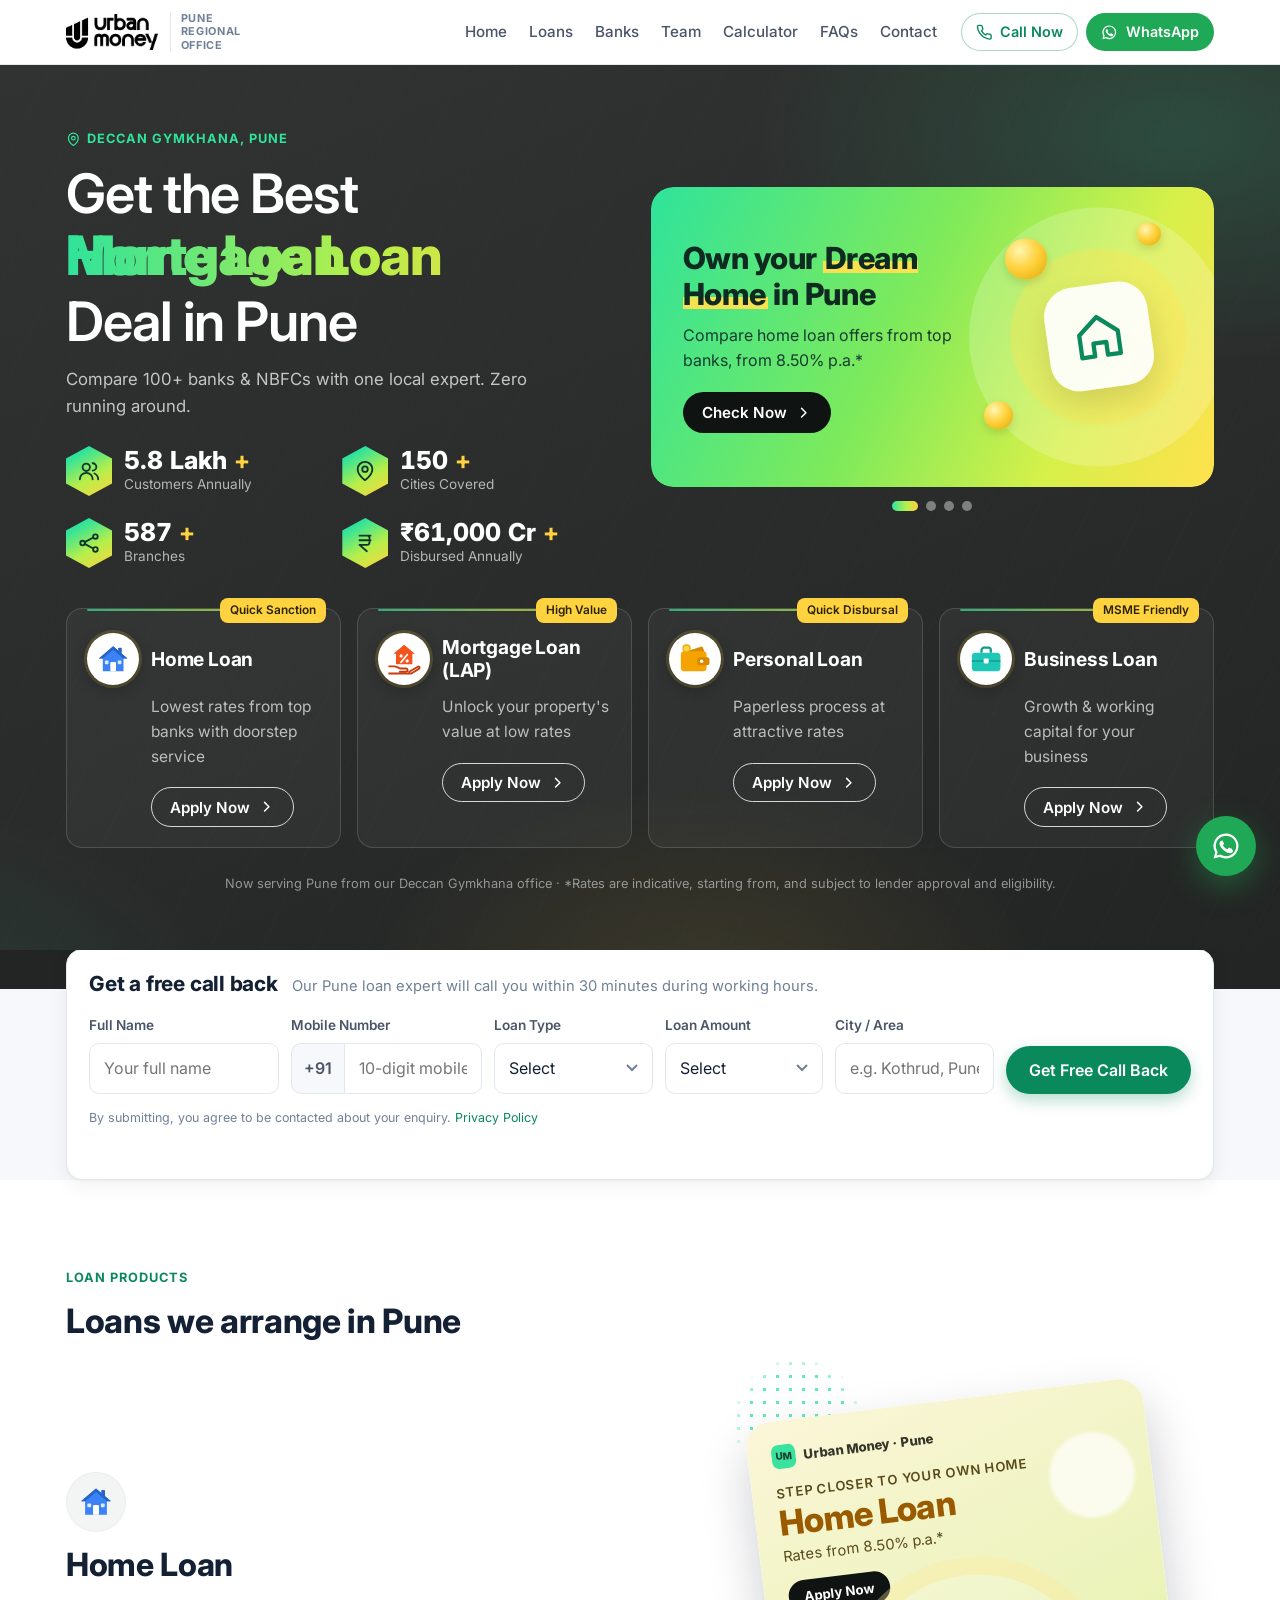
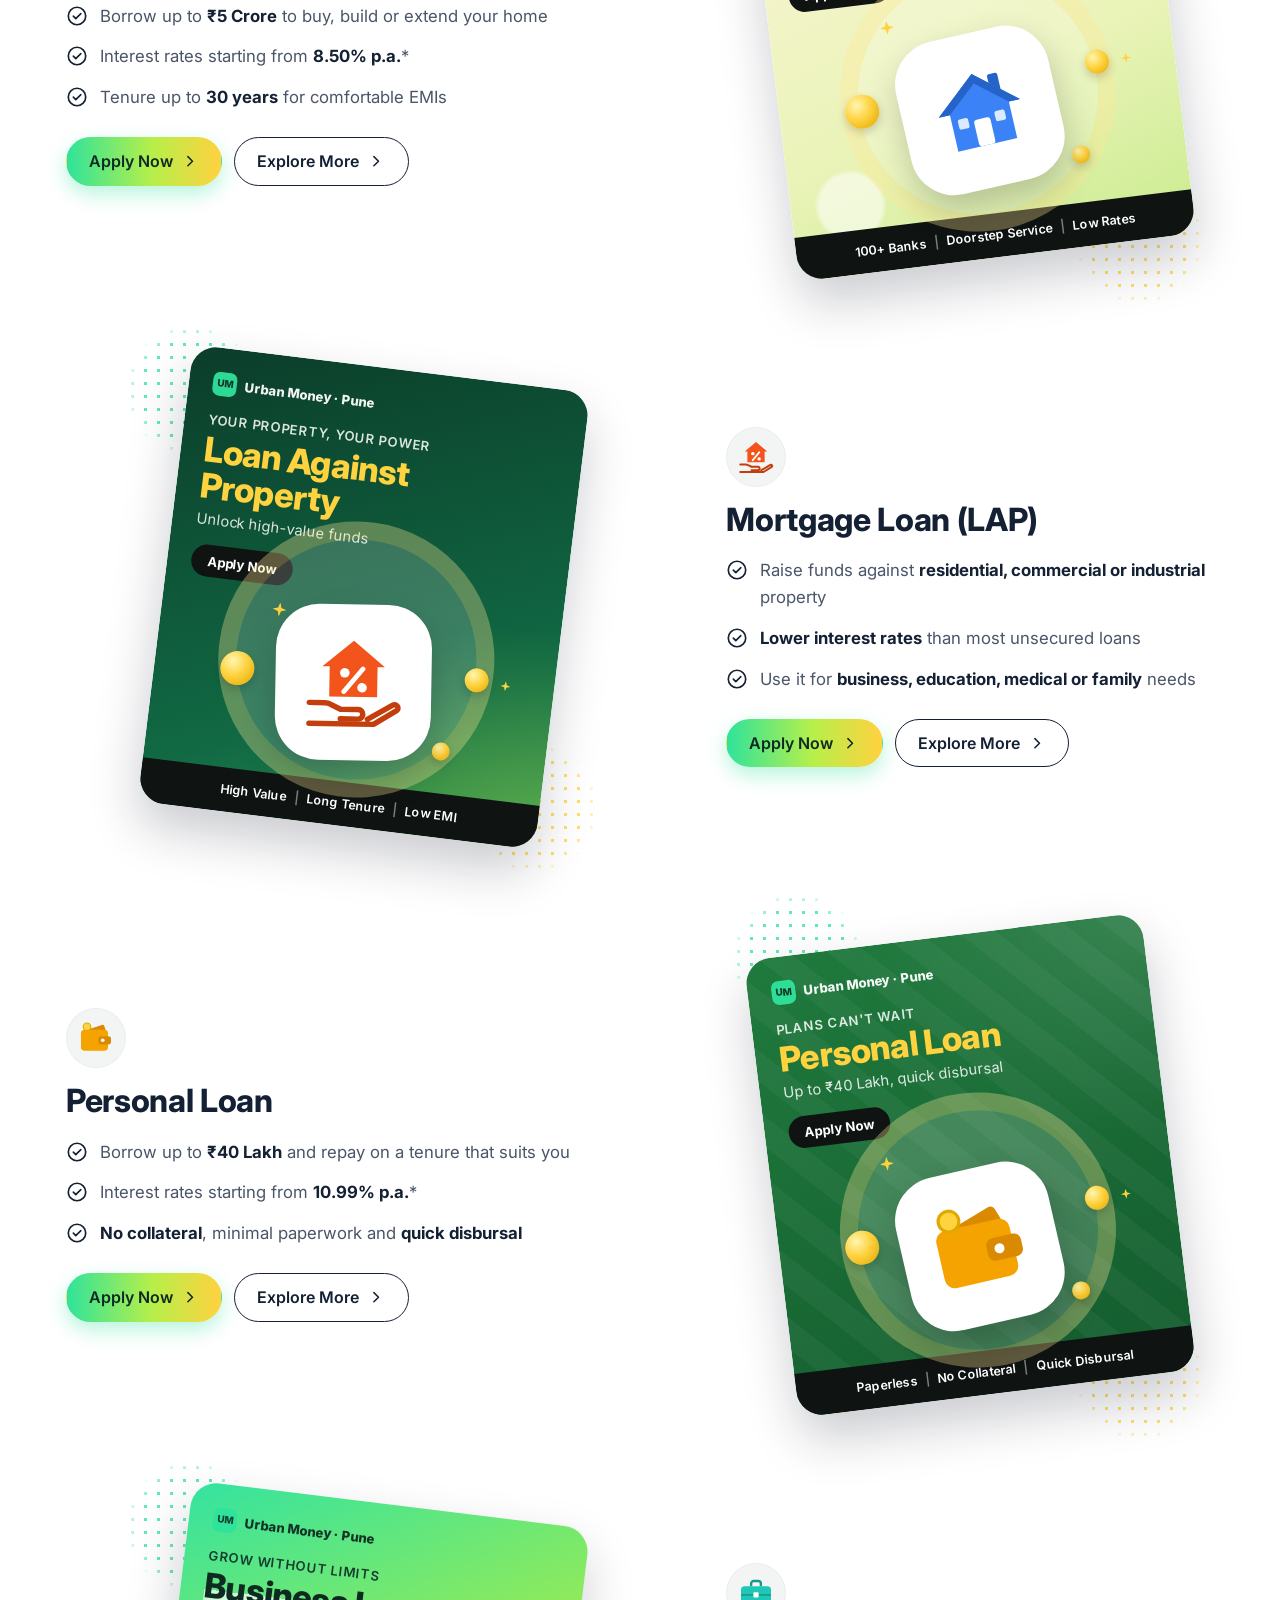
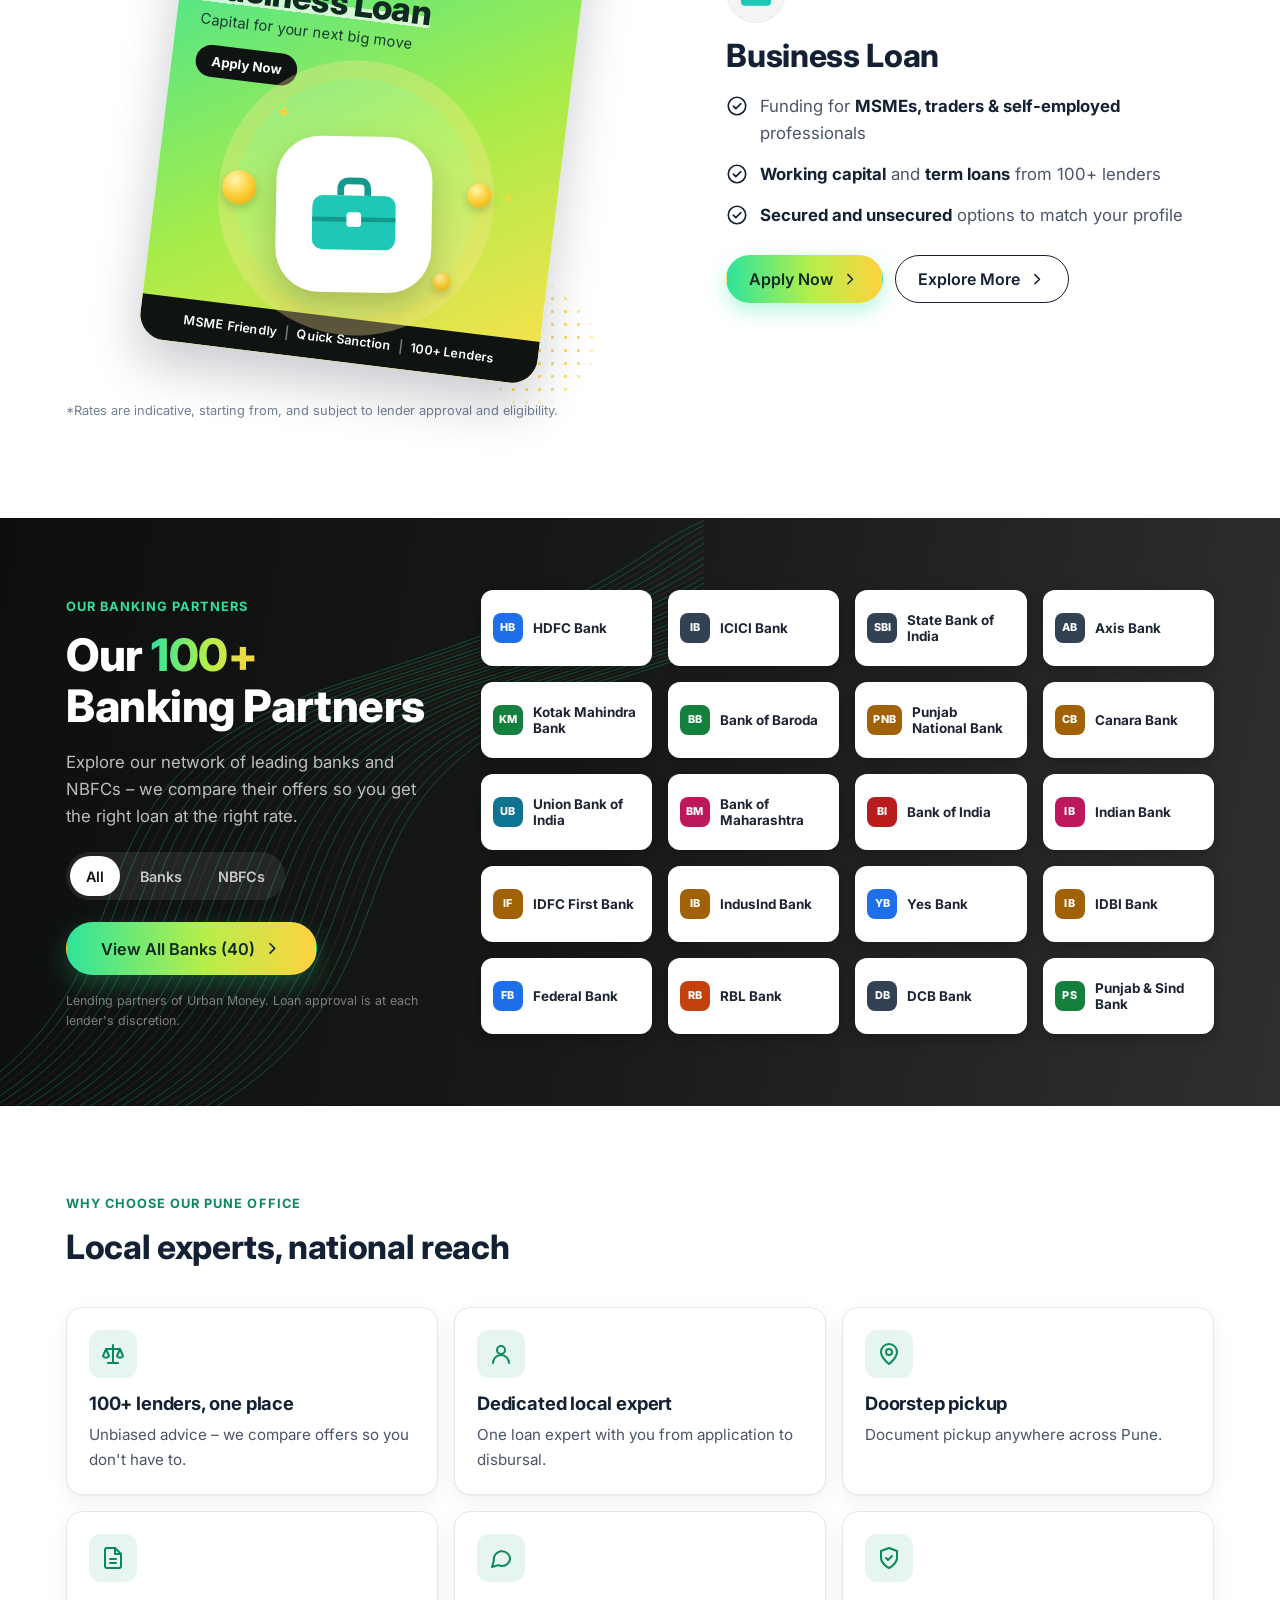
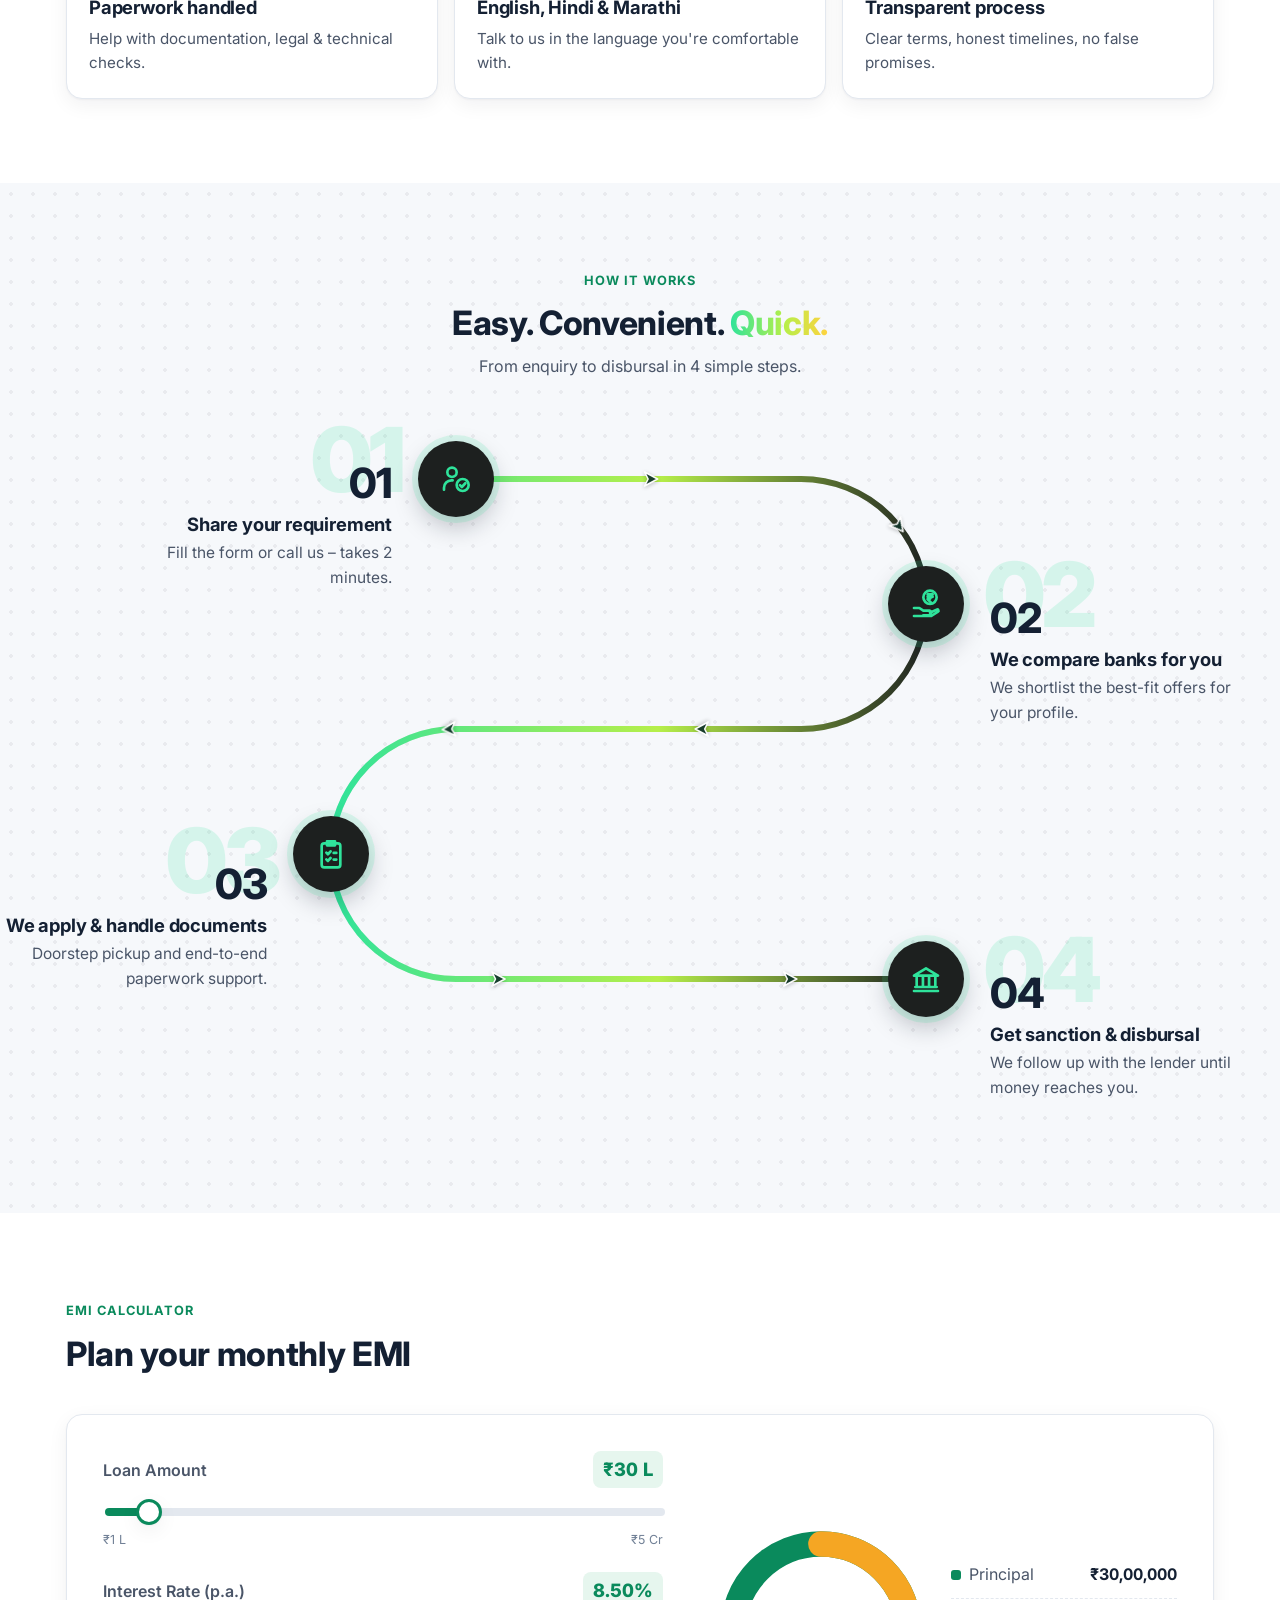
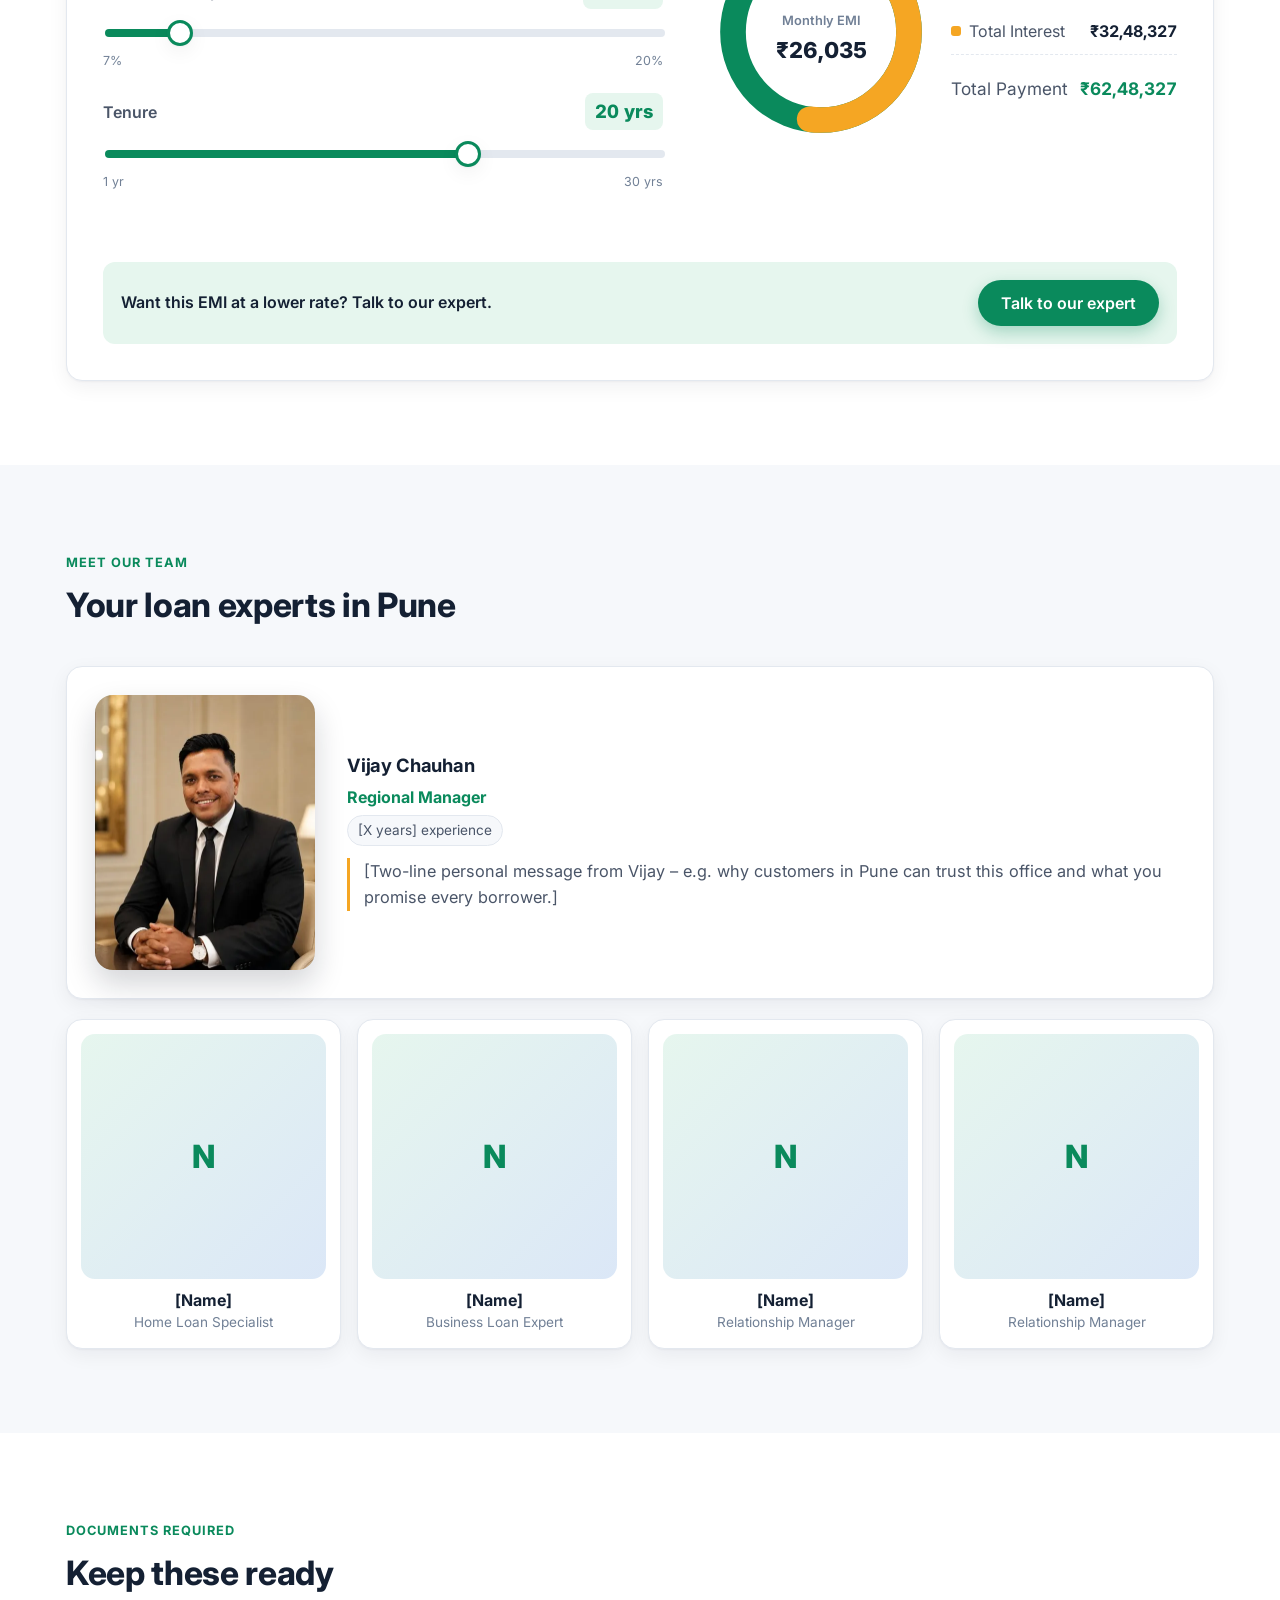
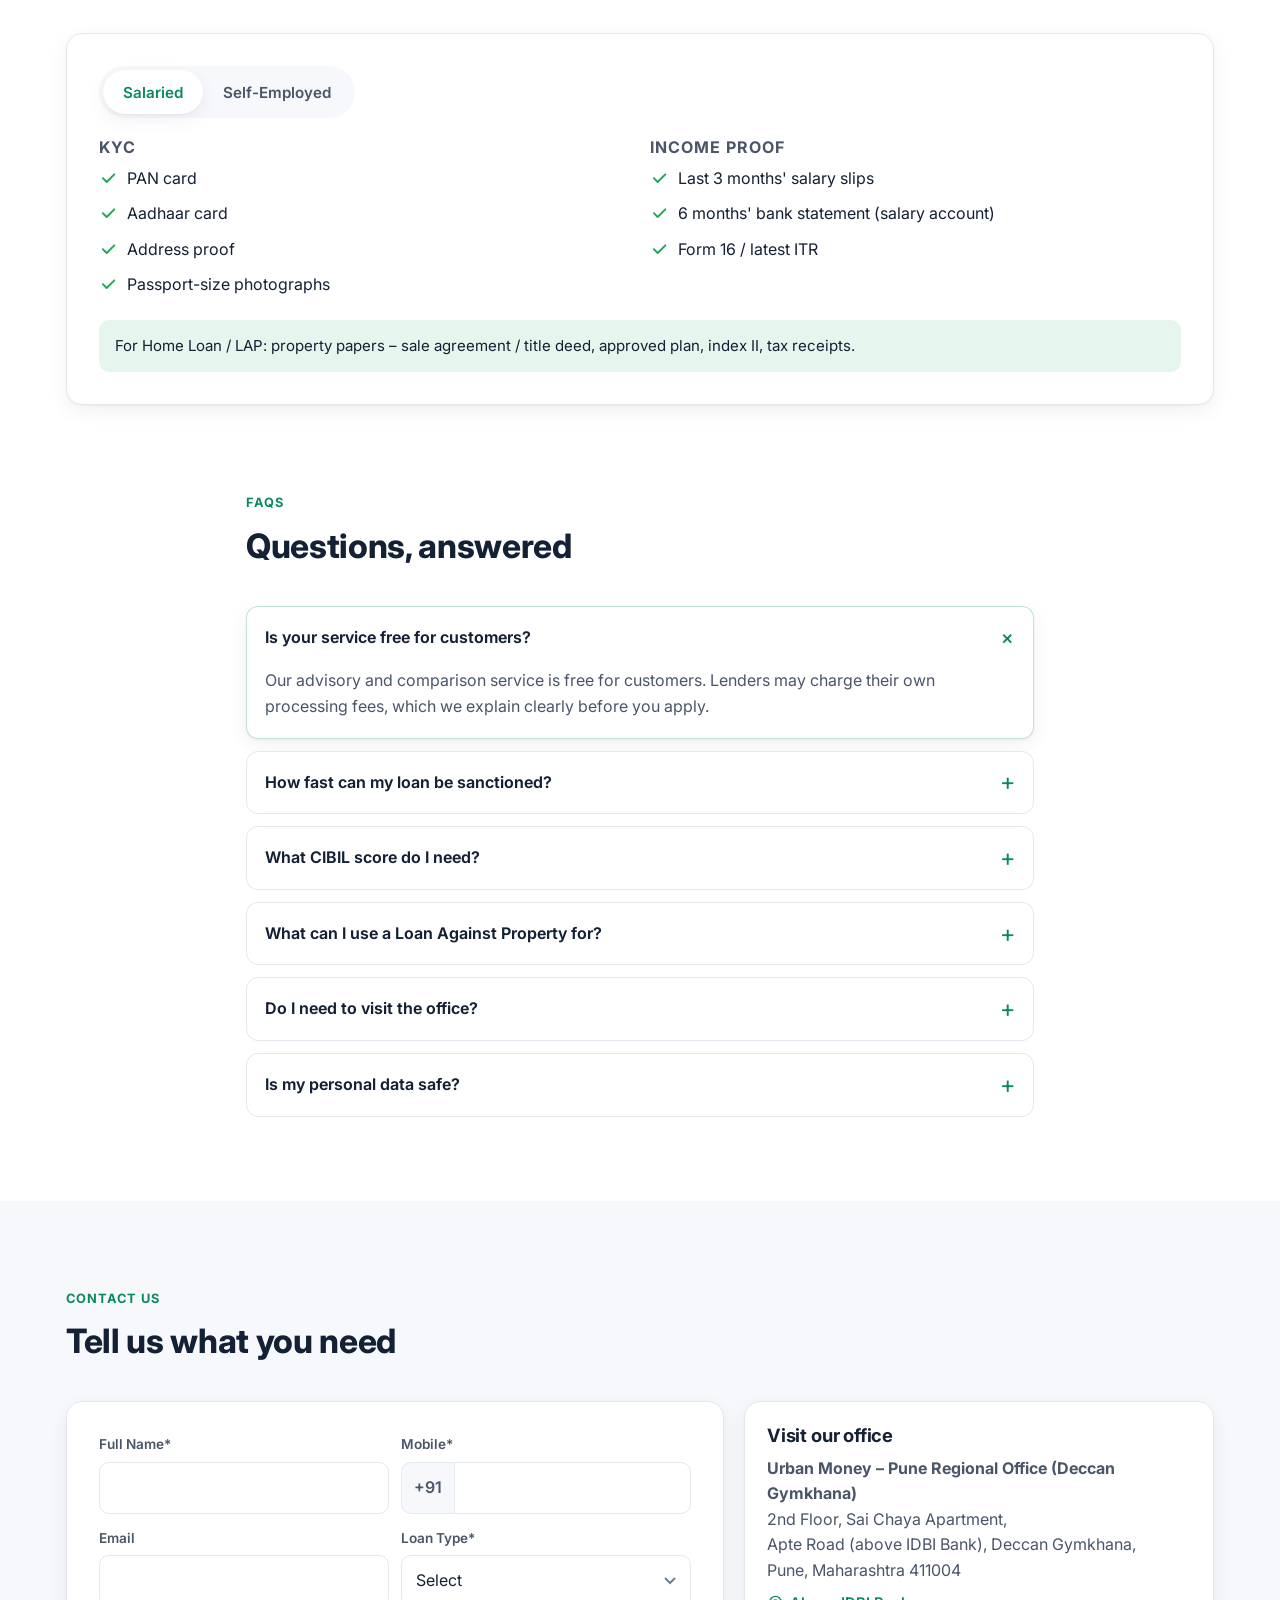
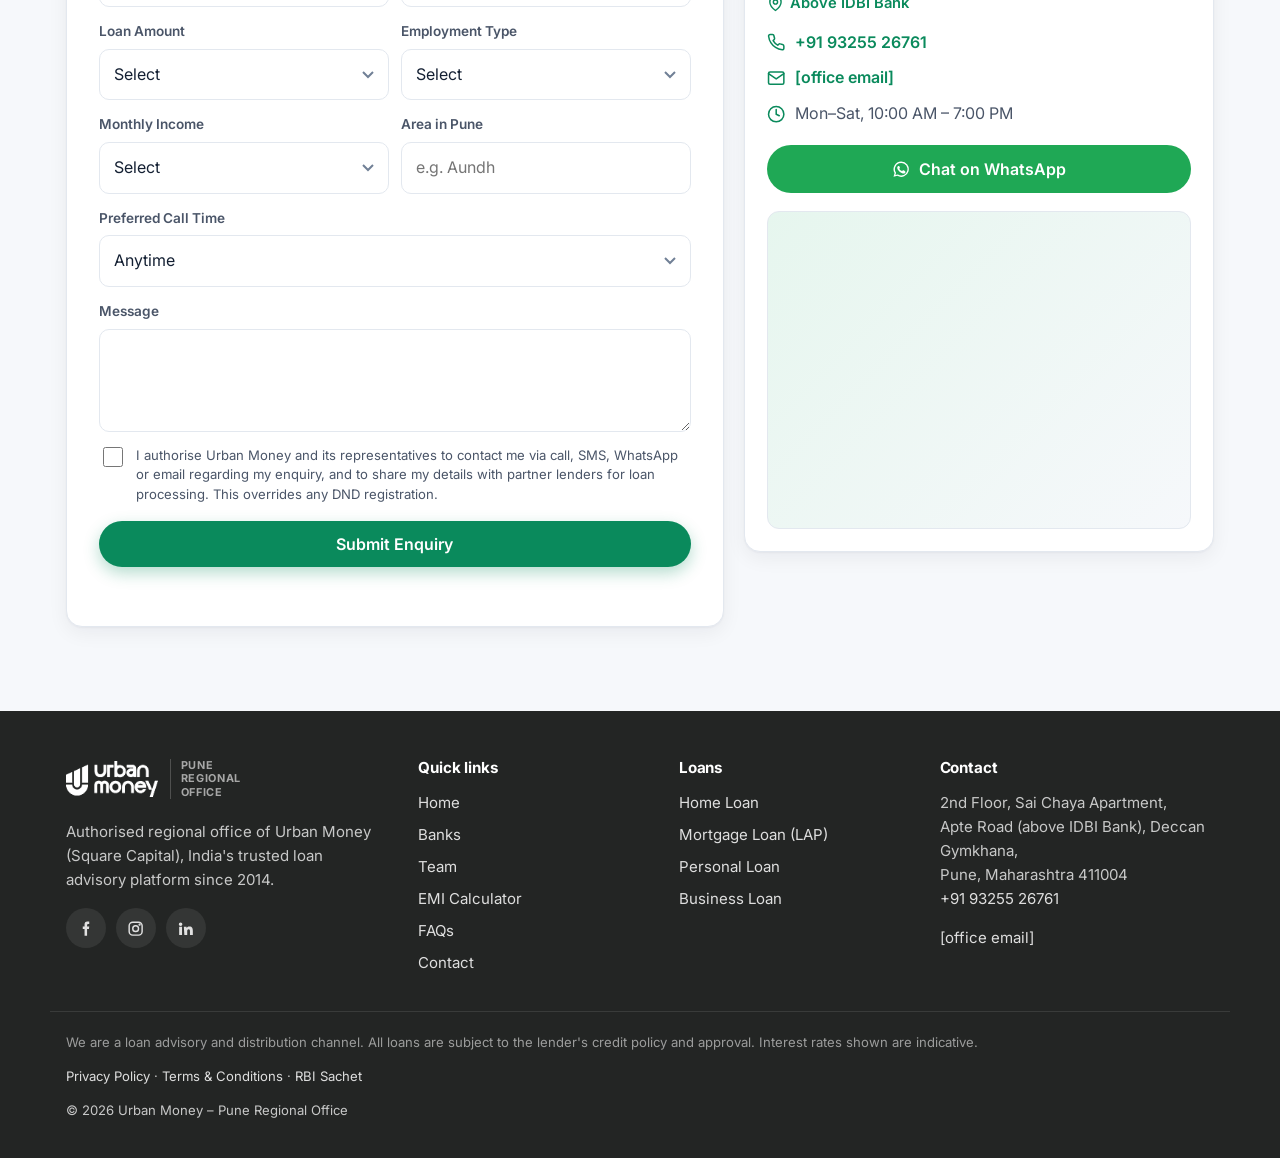
==== index.html @ 6c518279 "Remove sample testimonials Co-authored-by: Copilot <223556219+Copilot@users.noreply.github.com>" ====
<!doctype html>
<html lang="en">
<head>
  <meta charset="utf-8">
  <meta name="viewport" content="width=device-width, initial-scale=1">
  <title>Urban Money Pune | Home Loan, LAP &amp; Business Loan Experts – Deccan Gymkhana</title>
  <meta name="description" content="Compare loans from 100+ banks with Urban Money's Pune office at Deccan Gymkhana. Home loan, loan against property, business &amp; personal loans. Call 93255 26761.">
  <meta name="robots" content="index, follow, max-image-preview:large, max-snippet:-1, max-video-preview:-1">
  <meta name="author" content="Urban Money Pune">
  <meta name="geo.region" content="IN-MH">
  <meta name="geo.placename" content="Pune">
  <meta name="theme-color" content="#2a2c2b">
  <link rel="canonical" href="https://urbanmoney-two.vercel.app/">

  <!-- Favicons: ICO for legacy + Google Search (multiples of 48px), SVG for modern browsers, PNG for Apple/Android -->
  <link rel="icon" href="/favicon.ico" sizes="48x48">
  <link rel="icon" href="/assets/favicon.svg" type="image/svg+xml" sizes="any">
  <link rel="icon" href="/assets/favicon-32.png" type="image/png" sizes="32x32">
  <link rel="icon" href="/assets/icon-192.png" type="image/png" sizes="192x192">
  <link rel="apple-touch-icon" href="/assets/apple-touch-icon.png" sizes="180x180">
  <link rel="manifest" href="/site.webmanifest">

  <!-- Open Graph / social sharing (og-image.jpg is 1200x630) -->
  <meta property="og:type" content="website">
  <meta property="og:site_name" content="Urban Money Pune">
  <meta property="og:locale" content="en_IN">
  <meta property="og:title" content="Urban Money Pune | Home Loan, LAP &amp; Business Loan Experts at Deccan Gymkhana">
  <meta property="og:description" content="Compare home, LAP, business &amp; personal loans from 100+ banks with expert help in Pune. Free consultation.">
  <meta property="og:image" content="https://urbanmoney-two.vercel.app/assets/og-image.jpg">
  <meta property="og:image:width" content="1200">
  <meta property="og:image:height" content="630">
  <meta property="og:image:alt" content="Urban Money Pune – home loan, LAP and business loan experts at Deccan Gymkhana">
  <meta property="og:url" content="https://urbanmoney-two.vercel.app/">
  <meta name="twitter:card" content="summary_large_image">
  <meta name="twitter:title" content="Urban Money Pune | Home Loan, LAP &amp; Business Loan Experts">
  <meta name="twitter:description" content="Compare 100+ banks with one local expert at Deccan Gymkhana, Pune. Free consultation.">
  <meta name="twitter:image" content="https://urbanmoney-two.vercel.app/assets/og-image.jpg">

  <!-- ga4:start (generated by build.py from tracking.ga4Id in js/config.js) -->
  <script async src="https://www.googletagmanager.com/gtag/js?id=G-XXXXXXXXXX"></script>
  <script>window.dataLayer=window.dataLayer||[];function gtag(){dataLayer.push(arguments);}gtag('js',new Date());gtag('config','G-XXXXXXXXXX');</script>
  <!-- ga4:end -->

  <link rel="preconnect" href="https://fonts.googleapis.com">
  <link rel="preconnect" href="https://fonts.gstatic.com" crossorigin>
  <link rel="preload" as="style" href="https://fonts.googleapis.com/css2?family=Inter:wght@400;500;600;700;800&display=swap" onload="this.onload=null;this.rel='stylesheet'">
  <noscript><link rel="stylesheet" href="https://fonts.googleapis.com/css2?family=Inter:wght@400;500;600;700;800&display=swap"></noscript>
  <!-- critical-css:start (generated by build.py: edit css/styles.css, then run python3 build.py) -->
  <style>:root{--brand:#0a8a5c;--brand-dark:#076b47;--brand-soft:#e6f6ee;--neon:#2fe39b;--dark:#2a2c2b;--dark-2:#343735;--badge:#ffd23f;--sun:#ffd23f;--lime:#b6ef4a;--grad:linear-gradient(90deg,var(--neon),var(--lime) 55%,var(--sun));--accent:#f5a623;--wa:#1fa855;--ink:#142033;--ink-2:#4a5568;--ink-3:#718096;--line:#e3e8ef;--bg:#ffffff;--tint:#f6f8fb;--radius:16px;--radius-sm:10px;--shadow:0 1px 2px rgba(16,24,40,.04),0 6px 20px rgba(16,24,40,.06);--shadow-lg:0 12px 40px rgba(16,24,40,.12);--header-h:64px;--font:"Inter",system-ui,-apple-system,"Segoe UI",Roboto,sans-serif}*,*::before,*::after{box-sizing:border-box}html{scroll-behavior:smooth;scroll-padding-top:calc(var(--header-h) + 12px);-webkit-text-size-adjust:100%}@media (prefers-reduced-motion: reduce){html{scroll-behavior:auto}*,*::before,*::after{animation:none !important;transition:none !important}}body{margin:0;font-family:var(--font);color:var(--ink);background:var(--bg);line-height:1.6;font-size:16px;padding-bottom:64px}@media (min-width: 900px){body{padding-bottom:0}}img{max-width:100%;display:block}a{color:var(--brand);text-decoration:none}h1,h2,h3,h4{line-height:1.2;margin:0 0 .5em;letter-spacing:-.01em}h1{font-size:clamp(1.75rem,5.5vw,3rem);font-weight:800}h2{font-size:clamp(1.4rem,3.6vw,2.1rem);font-weight:750}h3{font-size:1.15rem;font-weight:700}p{margin:0 0 1em}address{font-style:normal}.i{width:1.15em;height:1.15em;flex:none;vertical-align:-.2em}.skip{position:absolute;left:-999px;top:8px;background:var(--brand);color:#fff;padding:8px 14px;border-radius:8px;z-index:100}.skip:focus{left:8px}:focus-visible{outline:3px solid color-mix(in srgb,var(--brand) 45%,transparent);outline-offset:2px}.container{width:100%;max-width:1180px;margin:0 auto;padding:0 16px}.container--narrow{max-width:820px}.center{text-align:center;margin-top:28px}.btn{display:inline-flex;align-items:center;justify-content:center;gap:8px;font:600 1rem/1 var(--font);padding:14px 22px;border-radius:999px;border:1.5px solid transparent;cursor:pointer;transition:transform .15s,background .15s,box-shadow .15s;white-space:nowrap}.btn:active{transform:translateY(1px)}.btn--primary{background:var(--brand);color:#fff;box-shadow:0 6px 16px color-mix(in srgb,var(--brand) 30%,transparent)}.btn--primary:hover{background:var(--brand-dark)}.btn--ghost{background:#fff;color:var(--brand);border-color:color-mix(in srgb,var(--brand) 35%,transparent)}.btn--ghost:hover{background:var(--brand-soft)}.btn--wa{background:var(--wa);color:#fff}.btn--wa:hover{filter:brightness(.95)}.btn--sm{padding:10px 14px;font-size:.9rem}.btn--block{width:100%}.btn[disabled]{opacity:.65;cursor:wait}.icon-btn{width:44px;height:44px;border-radius:50%;border:1px solid var(--line);background:#fff;color:var(--ink);display:grid;place-items:center;cursor:pointer}.icon-btn:hover{border-color:var(--brand);color:var(--brand)}.header{position:sticky;top:0;z-index:50;background:rgba(255,255,255,.92);backdrop-filter:saturate(160%) blur(10px);border-bottom:1px solid var(--line)}.header__inner{height:var(--header-h);display:flex;align-items:center;gap:16px}.brand{display:inline-flex;align-items:center;gap:10px;color:var(--ink);font-weight:800;font-size:1.05rem;line-height:1.1}.brand img{height:36px;width:auto}.brand__mark{width:34px;height:34px;border-radius:10px;background:var(--brand);color:#fff;display:grid;place-items:center;font-size:.95rem;font-weight:800}.brand__sub{display:block;font-size:.7rem;font-weight:600;color:var(--ink-3);letter-spacing:.04em;text-transform:uppercase}.brand--light{color:#fff}.brand--light .brand__sub{color:rgba(255,255,255,.65)}.brand--light .brand__mark{background:var(--neon);color:#12352a}.nav{display:none;gap:22px;margin-left:auto}.nav a{color:var(--ink-2);font-weight:500;font-size:.95rem}.nav a:hover{color:var(--brand)}.header__cta{display:flex;gap:8px;margin-left:auto}.header__cta .btn span{display:none}@media (min-width: 560px){.header__cta .btn span{display:inline}}@media (min-width: 1040px){.nav{display:flex}.header__cta{margin-left:8px}}.sr-only{position:absolute;width:1px;height:1px;overflow:hidden;clip:rect(0 0 0 0);white-space:nowrap}.hero{position:relative;overflow:hidden;color:#fff;padding:36px 0 40px;background:radial-gradient(700px 380px at 92% 8%,rgba(47,227,155,.16),transparent 60%),radial-gradient(600px 400px at -10% 110%,rgba(47,227,155,.10),transparent 60%),radial-gradient(520px 320px at 55% 105%,rgba(255,210,63,.10),transparent 65%),linear-gradient(160deg,#303331 0%,var(--dark) 55%,#232524 100%)}.hero::before{content:"";position:absolute;inset:0;pointer-events:none;opacity:.5;background:repeating-linear-gradient(115deg,transparent 0 46px,rgba(255,255,255,.025) 46px 47px)}.hero > .container{position:relative}.hero__grid{display:grid;gap:32px}.eyebrow{display:inline-flex;align-items:center;gap:6px;color:var(--brand);font-weight:700;font-size:.8rem;letter-spacing:.08em;text-transform:uppercase;margin-bottom:12px}.eyebrow--light{color:var(--neon)}.hero h1{font-weight:600;font-size:clamp(2rem,6.4vw,3.4rem);line-height:1.15;margin-bottom:14px;letter-spacing:-.02em}.hero__line{display:block}.rotator{display:grid;color:var(--neon);font-weight:800;height:1.2em;overflow:hidden}.rotator span{background:var(--grad);-webkit-background-clip:text;background-clip:text;color:transparent;padding-right:.05em;grid-area:1 / 1;opacity:0;transform:translateY(70%);transition:opacity .45s ease,transform .45s ease;white-space:nowrap}.rotator span.is-on{opacity:1;transform:none}.rotator span.is-out{opacity:0;transform:translateY(-70%)}.hero__lead{color:rgba(255,255,255,.72);font-size:1.05rem;max-width:520px;margin-bottom:26px}.hstats{list-style:none;margin:0;padding:0;display:grid;grid-template-columns:1fr 1fr;gap:22px 16px;max-width:560px}.hstat{display:flex;align-items:center;gap:12px}.hex{width:46px;height:50px;flex:none;display:grid;place-items:center;background:linear-gradient(150deg,var(--neon) 20%,var(--lime) 60%,var(--sun));color:#12352a;clip-path:polygon(50% 0,100% 25%,100% 75%,50% 100%,0 75%,0 25%)}.hex .i{width:22px;height:22px}.hstat__num{font-size:clamp(1.02rem,3.6vw,1.55rem);font-weight:800;line-height:1.1;font-variant-numeric:tabular-nums;white-space:nowrap}@media (max-width: 420px){.hstats{gap:18px 10px}.hstat{gap:8px}.hex{width:38px;height:42px}.hex .i{width:18px;height:18px}.hstat__label{font-size:.78rem;line-height:1.3}}.hstat__num b{color:var(--sun)}.hstat__label{font-size:.85rem;color:rgba(255,255,255,.65)}.promo{min-width:0}.promo__track{display:grid;grid-auto-flow:column;grid-auto-columns:100%;overflow-x:auto;scroll-snap-type:x mandatory;border-radius:22px;scrollbar-width:none}.promo__track::-webkit-scrollbar{display:none}.slide{scroll-snap-align:start;position:relative;overflow:hidden;min-height:250px;padding:26px 24px;border-radius:22px;color:#0f2a20;display:flex;flex-direction:column;justify-content:center;--em:#0f2a20;--text:#173d30;--btn-bg:#0f1412;--btn-fg:#fff;--disc:var(--brand);background:linear-gradient(115deg,#2fe39b 0%,#7fea5a 45%,#d6f04a 75%,#ffe14d 100%)}.slide:nth-child(1) em{background:linear-gradient(transparent 58%,rgba(255,225,77,.95) 58% 92%,transparent 92%)}.slide:nth-child(2){background:linear-gradient(110deg,#0b3d2a 0%,#116a44 42%,#5fbf5a 72%,#d9ec5e 100%);color:#fff;--em:var(--sun);--text:rgba(255,255,255,.88);--btn-bg:#fff;--btn-fg:#0f2a20;--disc:#116a44}.slide:nth-child(2) h2{color:#fff}.slide:nth-child(3){background:linear-gradient(110deg,#fffbe3 0%,#f1fbd2 40%,#b9f5b0 75%,#7eeea0 100%);--em:#b87400;--disc:#b87400}.slide:nth-child(4){background:linear-gradient(120deg,#34e3a0 0%,#a6ec4a 55%,#ffe14d 100%)}.slide:nth-child(4) em{background:linear-gradient(transparent 58%,rgba(255,255,255,.75) 58% 92%,transparent 92%)}.slide h2{font-size:clamp(1.35rem,4vw,1.9rem);font-weight:800;max-width:62%;margin-bottom:10px;color:#0f2a20;position:relative;z-index:1}.slide h2 em{font-style:normal;color:var(--em);padding:0 .08em}.slide p{max-width:58%;margin-bottom:18px;color:var(--text);position:relative;z-index:1}.slide .btn{align-self:flex-start;background:var(--btn-bg);color:var(--btn-fg);padding:11px 18px;font-size:.95rem;position:relative;z-index:1}.slide .btn:hover{filter:brightness(.92)}.slide__art{position:absolute;right:-14px;top:50%;transform:translateY(-50%);width:46%;max-width:260px;aspect-ratio:1}.slide__art .ring{position:absolute;inset:0;border-radius:50%;background:rgba(255,255,255,.2)}.slide__art .ring--2{inset:16%;background:rgba(255,225,77,.35)}.slide__art .coin{position:absolute;width:16%;aspect-ratio:1;border-radius:50%;background:radial-gradient(circle at 35% 30%,#fff6b0,#ffd23f 45%,#e0a800);box-shadow:0 4px 10px rgba(0,0,0,.12)}.slide__art .coin--1{top:12%;left:14%}.slide__art .coin--2{bottom:14%;left:6%;width:11%}.slide__art .coin--3{top:6%;right:26%;width:9%}.slide__art .disc{position:absolute;inset:30%;border-radius:28%;background:rgba(255,255,255,.92);display:grid;place-items:center;color:var(--disc);box-shadow:0 14px 30px rgba(0,0,0,.12);transform:rotate(-8deg)}.slide__art .disc .i{width:50%;height:50%}.promo__dots{display:flex;justify-content:center;gap:8px;margin-top:14px}.promo__dots button{width:10px;height:10px;padding:0;border-radius:999px;border:0;background:rgba(255,255,255,.4);cursor:pointer;transition:width .25s,background .25s}.promo__dots button[aria-selected=true]{width:26px;background:var(--grad)}.pcards{display:grid;gap:16px;margin-top:40px}@media (min-width: 600px){.pcards{grid-template-columns:repeat(2,1fr)}}@media (min-width: 1040px){.pcards{grid-template-columns:repeat(4,1fr)}}.pcard::before{content:"";position:absolute;left:20px;right:20px;top:0;height:2px;border-radius:2px;background:var(--grad);opacity:.7}.pcard{position:relative;padding:24px 20px 20px;border-radius:16px;background:rgba(255,255,255,.04);border:1px solid rgba(255,255,255,.14);transition:border-color .2s,background .2s,transform .2s}.pcard:hover{border-color:rgba(255,210,63,.55);background:rgba(255,255,255,.07);transform:translateY(-3px)}.pcard__badge{position:absolute;top:-11px;right:14px;background:var(--badge);color:#2a2200;font-size:.74rem;font-weight:600;padding:3px 10px;border-radius:8px}.pcard__head{display:flex;align-items:center;gap:12px;margin-bottom:10px}.pcard__head .i{width:34px;height:34px;color:var(--neon)}.pcard h3{font-size:1.2rem;margin:0;color:#fff}.pcard p{color:rgba(255,255,255,.68);margin:0 0 18px 46px;font-size:.97rem}.pcard .btn{margin-left:46px;background:transparent;color:#fff;border-color:rgba(255,255,255,.8);padding:10px 18px;font-size:.95rem}.pcard .btn:hover{background:var(--grad);color:#0f2a20;border-color:transparent}.hero__note{margin:26px 0 0;font-size:.8rem;color:rgba(255,255,255,.5);text-align:center}@media (min-width: 900px){.hero{padding:64px 0 56px}.hero__grid{grid-template-columns:1fr 1.05fr;align-items:center;gap:48px}.slide{min-height:300px;padding:34px 32px}}.callback{background:var(--tint);padding:28px 0}.form--band{box-shadow:var(--shadow-lg)}.form--band__fields{display:grid;gap:0 12px}@media (min-width: 600px){.form--band__fields{grid-template-columns:1fr 1fr}}@media (min-width: 1040px){.callback{padding:0;margin-top:-1px;background:linear-gradient(180deg,#232524 0 40px,var(--tint) 40px)}.form--band{padding:24px 28px 18px}.form--band__head{display:flex;align-items:baseline;gap:14px}.form--band__fields{grid-template-columns:1.2fr 1.2fr 1fr 1fr 1fr auto;align-items:end}}.field--btn{justify-content:flex-end}.field--btn .btn{min-height:48px}.card{background:#fff;border:1px solid var(--line);border-radius:var(--radius);box-shadow:var(--shadow)}.form{padding:22px}.form--quick{box-shadow:var(--shadow-lg)}.form__title{font-size:1.3rem;margin-bottom:2px}.form__sub{color:var(--ink-3);font-size:.92rem;margin-bottom:16px}.field{display:flex;flex-direction:column;gap:6px;margin-bottom:14px;min-width:0}.field label{font-size:.85rem;font-weight:600;color:var(--ink-2)}.field input,.field select,.field textarea{font:inherit;font-size:1rem;color:var(--ink);background:#fff;border:1.5px solid var(--line);border-radius:var(--radius-sm);padding:12px 14px;width:100%;min-height:48px;transition:border-color .15s,box-shadow .15s;appearance:none}.field select{background-image:url("data:image/svg+xml,%3Csvg xmlns='http://www.w3.org/2000/svg' width='12' height='8'%3E%3Cpath d='M1 1l5 5 5-5' fill='none' stroke='%23718096' stroke-width='2'/%3E%3C/svg%3E");background-repeat:no-repeat;background-position:right 14px center;padding-right:36px}.field input:focus,.field select:focus,.field textarea:focus{outline:none;border-color:var(--brand);box-shadow:0 0 0 4px color-mix(in srgb,var(--brand) 15%,transparent)}.field .invalid,.field input.invalid,.field select.invalid{border-color:#d64545}.mobile{display:flex;align-items:stretch}.mobile span{display:grid;place-items:center;padding:0 12px;border:1.5px solid var(--line);border-right:0;border-radius:var(--radius-sm) 0 0 var(--radius-sm);background:var(--tint);color:var(--ink-2);font-weight:600}.mobile input{border-radius:0 var(--radius-sm) var(--radius-sm) 0}.field-row{display:grid;gap:0 12px}@media (min-width: 480px){.field-row{grid-template-columns:1fr 1fr}}.hp{position:absolute !important;left:-10000px !important;width:1px;height:1px;opacity:0}.consent{display:flex;gap:10px;align-items:flex-start;font-size:.82rem;color:var(--ink-2);margin:4px 0 16px;line-height:1.5;cursor:pointer}.consent input{width:20px;height:20px;margin-top:1px;accent-color:var(--brand);flex:none}.consent.invalid span{color:#d64545}.consent-mini{font-size:.78rem;color:var(--ink-3);margin:0 0 12px}.form__msg{min-height:1.2em;font-size:.88rem;color:#d64545;margin:10px 0 0;text-align:center}.mbar{position:fixed;left:0;right:0;bottom:0;z-index:60;display:grid;grid-template-columns:1fr 1fr 1.2fr;background:#fff;border-top:1px solid var(--line);box-shadow:0 -6px 20px rgba(16,24,40,.08);padding-bottom:env(safe-area-inset-bottom)}.mbar a{display:flex;align-items:center;justify-content:center;gap:6px;height:60px;font-weight:700;font-size:.95rem;color:var(--ink)}.mbar a:nth-child(2){color:var(--wa);border-left:1px solid var(--line)}.mbar a:first-child{color:var(--brand)}.mbar__apply{background:var(--brand);color:#fff !important}.fab{display:none;position:fixed;right:24px;bottom:24px;z-index:60;width:60px;height:60px;border-radius:50%;background:var(--wa);color:#fff;place-items:center;box-shadow:0 10px 30px rgba(31,168,85,.4);transition:transform .2s}.fab:hover{transform:scale(1.06)}.fab .i{width:30px;height:30px}@media (min-width: 900px){.mbar{display:none}.fab{display:grid}}.thanks{border:0;border-radius:20px;padding:32px 24px 24px;max-width:420px;width:calc(100% - 32px);text-align:center;box-shadow:var(--shadow-lg)}.thanks::backdrop{background:rgba(14,23,38,.55);backdrop-filter:blur(3px)}.thanks__icon{width:64px;height:64px;border-radius:50%;background:#e7f7ee;color:var(--wa);display:grid;place-items:center;margin:0 auto 16px}.thanks__icon .i{width:32px;height:32px}.thanks p{color:var(--ink-2)}.thanks .btn + .btn{margin-top:10px}.reveal{opacity:0;transform:translateY(14px);transition:opacity .5s ease,transform .5s ease}.reveal.is-in{opacity:1;transform:none}.picon{flex:none;width:52px;height:52px;border-radius:50%;background:#f3f5f4;display:grid;place-items:center;box-shadow:inset 0 0 0 1px rgba(0,0,0,.03)}.picon svg{width:60%;height:60%}.picon--lg{width:76px;height:76px;margin-bottom:16px}.pcard .picon{background:#fff;box-shadow:0 4px 14px rgba(0,0,0,.25),0 0 0 3px rgba(255,210,63,.18)}.pcard p,.pcard .btn{margin-left:64px}.pcard__head{gap:12px}.loan .checklist{align-content:start}.pcard .picon svg{width:66%;height:66%}.brand__logo{height:40px;width:auto;display:block}.brand__tag{padding-left:10px;margin-left:2px;border-left:1.5px solid var(--line);font-size:.68rem;font-weight:700;letter-spacing:.06em;text-transform:uppercase;color:var(--ink-3);line-height:1.25;max-width:92px}.brand--light .brand__logo{filter:brightness(0) invert(1)}.brand--light .brand__tag{color:rgba(255,255,255,.6);border-left-color:rgba(255,255,255,.2)}@media (max-width: 380px){.brand__tag{display:none}}</style>
  <link rel="preload" href="css/styles.min.css?v=027698c5" as="style" onload="this.onload=null;this.rel='stylesheet'">
  <noscript><link rel="stylesheet" href="css/styles.min.css?v=027698c5"></noscript>
  <!-- critical-css:end -->

  <!-- LocalBusiness / FinancialService schema — keep in sync with js/config.js -->
  <script type="application/ld+json">
  {
    "@context": "https://schema.org",
    "@type": "FinancialService",
    "name": "Urban Money – Pune Regional Office (Deccan Gymkhana)",
    "url": "https://urbanmoney-two.vercel.app/",
    "image": "https://urbanmoney-two.vercel.app/assets/og-image.jpg",
    "logo": "https://urbanmoney-two.vercel.app/assets/icon-512.png",
    "@id": "https://urbanmoney-two.vercel.app/#organization",
    "telephone": "+91-93255-26761",
    "priceRange": "Free consultation",
    "address": {
      "@type": "PostalAddress",
      "streetAddress": "2nd Floor, Sai Chaya Apartment, Apte Road (above IDBI Bank), Deccan Gymkhana",
      "addressLocality": "Pune",
      "addressRegion": "Maharashtra",
      "postalCode": "411004",
      "addressCountry": "IN"
    },
    "geo": { "@type": "GeoCoordinates", "latitude": 18.5167, "longitude": 73.8414 },
    "openingHoursSpecification": [{
      "@type": "OpeningHoursSpecification",
      "dayOfWeek": ["Monday","Tuesday","Wednesday","Thursday","Friday","Saturday"],
      "opens": "10:00", "closes": "19:00"
    }],
    "areaServed": { "@type": "City", "name": "Pune" },
    "employee": { "@type": "Person", "name": "Vijay Chauhan", "jobTitle": "Regional Manager" }
  }
  </script>

  <!-- faq-schema:start (generated by build.py from faqs in js/config.js) -->
  <script type="application/ld+json">{"@context":"https://schema.org","@type":"FAQPage","mainEntity":[{"@type":"Question","name":"Is your service free for customers?","acceptedAnswer":{"@type":"Answer","text":"Our advisory and comparison service is free for customers. Lenders may charge their own processing fees, which we explain clearly before you apply."}},{"@type":"Question","name":"How fast can my loan be sanctioned?","acceptedAnswer":{"@type":"Answer","text":"It depends on the loan type and lender. Personal loans can be sanctioned within a few working days once documents are complete; home loans and LAP usually take longer because of legal and technical property checks."}},{"@type":"Question","name":"What CIBIL score do I need?","acceptedAnswer":{"@type":"Answer","text":"Most lenders prefer a score of 700 or above, and 750+ usually gets better rates. If your score is lower, we can still suggest lenders and steps to improve your eligibility."}},{"@type":"Question","name":"What can I use a Loan Against Property for?","acceptedAnswer":{"@type":"Answer","text":"Almost any genuine need – business expansion, working capital, children's education, medical expenses, a family wedding or consolidating costlier debt. Because your property is the security, LAP usually comes at a lower rate than an unsecured loan."}},{"@type":"Question","name":"Do I need to visit the office?","acceptedAnswer":{"@type":"Answer","text":"No. We offer doorstep document pickup across Pune and can handle most of the process over phone and WhatsApp. You're welcome to visit us at Deccan Gymkhana anytime during working hours."}},{"@type":"Question","name":"Is my personal data safe?","acceptedAnswer":{"@type":"Answer","text":"Your details are used only to process your enquiry and are shared only with partner lenders you choose to apply with. See our Privacy Policy for details."}}]}</script>
  <!-- faq-schema:end -->

  <!-- GA4 is in the head above; GTM, Meta Pixel and Google Ads are loaded by js/main.js from the IDs in js/config.js -->
</head>
<body>
  <a class="skip" href="#main">Skip to content</a>

  <!-- ================= HEADER ================= -->
  <header class="header" id="top">
    <div class="container header__inner">
      <a href="#home" class="brand" aria-label="Urban Money Pune – home" data-brand></a>
      <nav class="nav" aria-label="Main">
        <a href="#home">Home</a><a href="#loans">Loans</a><a href="#banks">Banks</a>
        <a href="#team">Team</a><a href="#calculator">Calculator</a><a href="#faqs">FAQs</a><a href="#contact">Contact</a>
      </nav>
      <div class="header__cta">
        <a class="btn btn--ghost btn--sm js-call" data-tel><svg class="i"><use href="#i-phone"/></svg><span>Call Now</span></a>
        <a class="btn btn--wa btn--sm js-wa" data-wa target="_blank" rel="noopener"><svg class="i"><use href="#i-wa"/></svg><span>WhatsApp</span></a>
      </div>
    </div>
  </header>

  <main id="main">
    <!-- ================= 1. HERO (dark) ================= -->
    <section class="hero" id="home">
      <div class="container">
        <div class="hero__grid">
          <div class="hero__copy">
            <p class="eyebrow eyebrow--light"><svg class="i"><use href="#i-pin"/></svg> Deccan Gymkhana, Pune</p>
            <h1>
              <span class="hero__line">Get the Best</span>
              <span class="rotator" id="rotator" aria-hidden="true"></span>
              <span class="hero__line">Deal in Pune</span>
              <span class="sr-only">Home Loan, Mortgage Loan, Personal Loan and Business Loan from 100+ banks</span>
            </h1>
            <p class="hero__lead">Compare 100+ banks &amp; NBFCs with one local expert. Zero running around.</p>
            <ul class="hstats" id="hero-stats" aria-label="Urban Money in numbers"></ul>
          </div>

          <div class="promo" aria-roledescription="carousel" aria-label="Offers">
            <div class="promo__track" id="promo-track"></div>
            <div class="promo__dots" id="promo-dots" role="tablist" aria-label="Choose offer"></div>
          </div>
        </div>

        <div class="pcards" id="hero-cards"></div>
        <p class="hero__note">Now serving Pune from our Deccan Gymkhana office · <span id="hero-footnote"></span></p>
      </div>
    </section>

    <!-- ================= 2. QUICK CALL-BACK BAND ================= -->
    <section class="callback" aria-labelledby="cb-title">
      <div class="container">
        <form class="card form form--band js-lead" id="quick-form" novalidate data-form-name="hero_quick">
          <div class="form--band__head">
            <h2 class="form__title" id="cb-title">Get a free call back</h2>
            <p class="form__sub">Our Pune loan expert will call you within 30 minutes during working hours.</p>
          </div>
          <div class="form--band__fields">
            <div class="field"><label for="q-name">Full Name</label>
              <input id="q-name" name="name" autocomplete="name" required placeholder="Your full name"></div>
            <div class="field"><label for="q-mobile">Mobile Number</label>
              <div class="mobile"><span>+91</span><input id="q-mobile" name="mobile" inputmode="numeric" autocomplete="tel-national" maxlength="10" required placeholder="10-digit mobile"></div></div>
            <div class="field"><label for="q-loan">Loan Type</label>
              <select id="q-loan" name="loan_type" required data-options="loans"><option value="">Select</option></select></div>
            <div class="field"><label for="q-amount">Loan Amount</label>
              <select id="q-amount" name="loan_amount" data-options="amountRanges"><option value="">Select</option></select></div>
            <div class="field"><label for="q-area">City / Area</label>
              <input id="q-area" name="area" placeholder="e.g. Kothrud, Pune"></div>
            <div class="field field--btn"><button class="btn btn--primary btn--block" type="submit">Get Free Call Back</button></div>
          </div>
          <input type="text" name="website" class="hp" tabindex="-1" autocomplete="off" aria-hidden="true">
          <p class="consent-mini">By submitting, you agree to be contacted about your enquiry. <a href="privacy.html">Privacy Policy</a></p>
          <p class="form__msg" role="alert" aria-live="polite"></p>
        </form>
      </div>
    </section>

    <!-- ================= 3. LOANS ================= -->
    <section class="section" id="loans">
      <div class="container">
        <div class="section__head">
          <p class="eyebrow">Loan products</p>
          <h2>Loans we arrange in Pune</h2>
        </div>
        <div class="showcase" id="showcase"></div>
        <p class="footnote" id="rates-footnote"></p>
      </div>
    </section>

    <!-- ================= 4. BANKS (dark) ================= -->
    <section class="banks" id="banks">
      <svg class="banks__lines" viewBox="0 0 600 800" preserveAspectRatio="none" aria-hidden="true" id="bank-lines"></svg>
      <div class="container banks__grid">
        <div class="banks__intro">
          <p class="eyebrow eyebrow--light">Our banking partners</p>
          <h2>Our <span class="grad-text">100+</span> Banking Partners</h2>
          <p id="banks-intro"></p>
          <div class="banks__filter" role="group" aria-label="Filter partners">
            <button type="button" data-bf="all" aria-pressed="true">All</button>
            <button type="button" data-bf="bank" aria-pressed="false">Banks</button>
            <button type="button" data-bf="nbfc" aria-pressed="false">NBFCs</button>
          </div>
          <button class="btn banks__all" type="button" id="banks-toggle" aria-expanded="false" aria-controls="bank-tiles"><span>View All Banks</span> <svg class="i"><use href="#i-right"/></svg></button>
          <p class="banks__note">Lending partners of Urban Money. Loan approval is at each lender's discretion.</p>
        </div>
        <ul class="banks__tiles" id="bank-tiles"></ul>
      </div>
    </section>

    <!-- ================= 5. WHY ================= -->
    <section class="section">
      <div class="container">
        <div class="section__head">
          <p class="eyebrow">Why choose our Pune office</p>
          <h2>Local experts, national reach</h2>
        </div>
        <div class="grid grid--why" id="why-grid"></div>
      </div>
    </section>

    <!-- ================= 6. HOW IT WORKS ================= -->
    <section class="section section--tint journey-sec">
      <div class="container">
        <div class="section__head section__head--center">
          <p class="eyebrow">How it works</p>
          <h2>Easy. Convenient. <span class="grad-text">Quick.</span></h2>
          <p class="section__sub">From enquiry to disbursal in 4 simple steps.</p>
        </div>
        <div class="journey" id="journey">
          <svg class="journey__svg" id="journey-svg" aria-hidden="true"></svg>
          <ol class="journey__steps" id="steps"></ol>
        </div>
      </div>
    </section>

    <!-- ================= 7. EMI CALCULATOR ================= -->
    <section class="section" id="calculator">
      <div class="container">
        <div class="section__head">
          <p class="eyebrow">EMI calculator</p>
          <h2>Plan your monthly EMI</h2>
        </div>
        <div class="card emi">
          <div class="emi__inputs">
            <div class="range">
              <div class="range__top"><label for="emi-amt">Loan Amount</label><output id="emi-amt-out"></output></div>
              <input type="range" id="emi-amt" min="100000" max="50000000" step="50000" value="3000000">
              <div class="range__ends"><span>₹1 L</span><span>₹5 Cr</span></div>
            </div>
            <div class="range">
              <div class="range__top"><label for="emi-rate">Interest Rate (p.a.)</label><output id="emi-rate-out"></output></div>
              <input type="range" id="emi-rate" min="7" max="20" step="0.05" value="8.5">
              <div class="range__ends"><span>7%</span><span>20%</span></div>
            </div>
            <div class="range">
              <div class="range__top"><label for="emi-ten">Tenure</label><output id="emi-ten-out"></output></div>
              <input type="range" id="emi-ten" min="1" max="30" step="1" value="20">
              <div class="range__ends"><span>1 yr</span><span>30 yrs</span></div>
            </div>
          </div>
          <div class="emi__result">
            <svg class="donut" viewBox="0 0 120 120" role="img" aria-label="Principal vs interest">
              <circle cx="60" cy="60" r="48" class="donut__principal"/>
              <circle cx="60" cy="60" r="48" class="donut__interest" id="donut-int"/>
              <text x="60" y="56" text-anchor="middle" class="donut__label">Monthly EMI</text>
              <text x="60" y="74" text-anchor="middle" class="donut__value" id="emi-donut-val"></text>
            </svg>
            <dl class="emi__figures">
              <div><dt><i class="dot dot--p"></i>Principal</dt><dd id="emi-principal"></dd></div>
              <div><dt><i class="dot dot--i"></i>Total Interest</dt><dd id="emi-interest"></dd></div>
              <div class="emi__total"><dt>Total Payment</dt><dd id="emi-total"></dd></div>
            </dl>
          </div>
          <div class="emi__cta">
            <p>Want this EMI at a lower rate? Talk to our expert.</p>
            <a href="#quick-form" class="btn btn--primary js-scroll-form">Talk to our expert</a>
          </div>
        </div>
      </div>
    </section>

    <!-- ================= 8. TEAM ================= -->
    <section class="section section--tint" id="team">
      <div class="container">
        <div class="section__head">
          <p class="eyebrow">Meet our team</p>
          <h2>Your loan experts in Pune</h2>
        </div>
        <div id="team-featured"></div>
        <div class="grid grid--team" id="team-grid"></div>
      </div>
    </section>

    <!-- ================= 9. DOCUMENTS ================= -->
    <section class="section">
      <div class="container">
        <div class="section__head">
          <p class="eyebrow">Documents required</p>
          <h2>Keep these ready</h2>
        </div>
        <div class="card docs">
          <div class="tabs" role="tablist">
            <button role="tab" aria-selected="true" aria-controls="doc-salaried" id="tab-salaried">Salaried</button>
            <button role="tab" aria-selected="false" aria-controls="doc-self" id="tab-self" tabindex="-1">Self-Employed</button>
          </div>
          <div class="docs__panel" role="tabpanel" id="doc-salaried" aria-labelledby="tab-salaried"></div>
          <div class="docs__panel" role="tabpanel" id="doc-self" aria-labelledby="tab-self" hidden></div>
          <p class="docs__property" id="doc-property"></p>
        </div>
      </div>
    </section>


    <!-- ================= 11. FAQ ================= -->
    <section class="section" id="faqs">
      <div class="container container--narrow">
        <div class="section__head">
          <p class="eyebrow">FAQs</p>
          <h2>Questions, answered</h2>
        </div>
        <div class="faq" id="faq-list"></div>
      </div>
    </section>

    <!-- ================= 12. CONTACT ================= -->
    <section class="section section--tint" id="contact">
      <div class="container">
        <div class="section__head">
          <p class="eyebrow">Contact us</p>
          <h2>Tell us what you need</h2>
        </div>
        <div class="contact">
          <form class="card form js-lead" id="full-form" novalidate data-form-name="full_enquiry">
            <div class="field-row">
              <div class="field"><label for="f-name">Full Name*</label><input id="f-name" name="name" autocomplete="name" required></div>
              <div class="field"><label for="f-mobile">Mobile*</label>
                <div class="mobile"><span>+91</span><input id="f-mobile" name="mobile" inputmode="numeric" autocomplete="tel-national" maxlength="10" required></div></div>
            </div>
            <div class="field-row">
              <div class="field"><label for="f-email">Email</label><input id="f-email" name="email" type="email" autocomplete="email"></div>
              <div class="field"><label for="f-loan">Loan Type*</label>
                <select id="f-loan" name="loan_type" required data-options="loans"><option value="">Select</option></select></div>
            </div>
            <div class="field-row">
              <div class="field"><label for="f-amount">Loan Amount</label>
                <select id="f-amount" name="loan_amount" data-options="amountRanges"><option value="">Select</option></select></div>
              <div class="field"><label for="f-emp">Employment Type</label>
                <select id="f-emp" name="employment_type">
                  <option value="">Select</option><option>Salaried</option><option>Self-Employed</option><option>Business Owner</option>
                </select></div>
            </div>
            <div class="field-row">
              <div class="field"><label for="f-income">Monthly Income</label>
                <select id="f-income" name="monthly_income" data-options="incomeRanges"><option value="">Select</option></select></div>
              <div class="field"><label for="f-area">Area in Pune</label><input id="f-area" name="area" placeholder="e.g. Aundh"></div>
            </div>
            <div class="field"><label for="f-time">Preferred Call Time</label>
              <select id="f-time" name="call_time" data-options="callTimes"></select></div>
            <div class="field"><label for="f-msg">Message</label><textarea id="f-msg" name="message" rows="3"></textarea></div>
            <input type="text" name="website" class="hp" tabindex="-1" autocomplete="off" aria-hidden="true">
            <label class="consent"><input type="checkbox" name="consent" value="yes" required>
              <span>I authorise Urban Money and its representatives to contact me via call, SMS, WhatsApp or email regarding my enquiry, and to share my details with partner lenders for loan processing. This overrides any DND registration.</span></label>
            <button class="btn btn--primary btn--block" type="submit">Submit Enquiry</button>
            <p class="form__msg" role="alert" aria-live="polite"></p>
          </form>

          <aside class="card office">
            <h3>Visit our office</h3>
            <address id="office-address"></address>
            <p class="office__landmark"><svg class="i"><use href="#i-pin"/></svg><span id="office-landmark"></span></p>
            <ul class="office__list">
              <li><svg class="i"><use href="#i-phone"/></svg><a class="js-call" data-tel data-tel-text></a></li>
              <li><svg class="i"><use href="#i-mail"/></svg><a id="office-email"></a></li>
              <li><svg class="i"><use href="#i-clock"/></svg><span id="office-hours"></span></li>
            </ul>
            <a class="btn btn--wa btn--block js-wa" data-wa target="_blank" rel="noopener"><svg class="i"><use href="#i-wa"/></svg>Chat on WhatsApp</a>
            <div class="map" id="map" data-src=""><button class="map__load" type="button">Load map</button></div>
          </aside>
        </div>
      </div>
    </section>
  </main>

  <!-- ================= 13. FOOTER ================= -->
  <footer class="footer">
    <div class="container footer__grid">
      <div>
        <div class="brand brand--light" data-brand></div>
        <p class="footer__about">Authorised regional office of Urban Money (Square Capital), India's trusted loan advisory platform since 2014.</p>
        <div class="social">
          <a id="s-fb" aria-label="Facebook" target="_blank" rel="noopener"><svg class="i"><use href="#i-fb"/></svg></a>
          <a id="s-ig" aria-label="Instagram" target="_blank" rel="noopener"><svg class="i"><use href="#i-ig"/></svg></a>
          <a id="s-li" aria-label="LinkedIn" target="_blank" rel="noopener"><svg class="i"><use href="#i-li"/></svg></a>
        </div>
      </div>
      <div><h4>Quick links</h4>
        <ul><li><a href="#home">Home</a></li><li><a href="#banks">Banks</a></li><li><a href="#team">Team</a></li>
          <li><a href="#calculator">EMI Calculator</a></li><li><a href="#faqs">FAQs</a></li><li><a href="#contact">Contact</a></li></ul></div>
      <div><h4>Loans</h4><ul id="footer-loans"></ul></div>
      <div><h4>Contact</h4>
        <address id="footer-address"></address>
        <p><a class="js-call" data-tel data-tel-text></a></p>
        <p><a id="footer-email"></a></p>
      </div>
    </div>
    <div class="container footer__bottom">
      <p class="disclaimer">We are a loan advisory and distribution channel. All loans are subject to the lender's credit policy and approval. Interest rates shown are indicative.</p>
      <p class="legal-links"><a href="privacy.html">Privacy Policy</a> · <a href="terms.html">Terms &amp; Conditions</a> · <a href="https://sachet.rbi.org.in/" target="_blank" rel="noopener">RBI Sachet</a></p>
      <p>© 2026 Urban Money – Pune Regional Office</p>
    </div>
  </footer>

  <!-- Mobile sticky bar -->
  <div class="mbar" role="navigation" aria-label="Quick actions">
    <a class="js-call" data-tel><svg class="i"><use href="#i-phone"/></svg>Call</a>
    <a class="js-wa" data-wa target="_blank" rel="noopener"><svg class="i"><use href="#i-wa"/></svg>WhatsApp</a>
    <a href="#quick-form" class="mbar__apply js-scroll-form">Apply Now</a>
  </div>
  <!-- Desktop floating WhatsApp -->
  <a class="fab js-wa" data-wa target="_blank" rel="noopener" aria-label="Chat on WhatsApp"><svg class="i"><use href="#i-wa"/></svg></a>

  <!-- Thank-you dialog -->
  <dialog class="thanks" id="thanks">
    <div class="thanks__icon"><svg class="i"><use href="#i-check"/></svg></div>
    <h2>Enquiry received</h2>
    <p id="thanks-text"></p>
    <a class="btn btn--wa btn--block js-wa" data-wa target="_blank" rel="noopener"><svg class="i"><use href="#i-wa"/></svg>Chat on WhatsApp now</a>
    <button class="btn btn--ghost btn--block" id="thanks-close" type="button">Close</button>
  </dialog>

  <!-- ================= ICON SPRITE ================= -->
  <svg width="0" height="0" style="position:absolute" aria-hidden="true">
    <defs>
      <symbol id="i-phone" viewBox="0 0 24 24"><path fill="none" stroke="currentColor" stroke-width="2" stroke-linecap="round" stroke-linejoin="round" d="M22 16.9v3a2 2 0 0 1-2.2 2 19.8 19.8 0 0 1-8.6-3.1 19.5 19.5 0 0 1-6-6A19.8 19.8 0 0 1 2.1 4.2 2 2 0 0 1 4.1 2h3a2 2 0 0 1 2 1.7c.1 1 .4 1.9.7 2.8a2 2 0 0 1-.5 2.1L8 9.9a16 16 0 0 0 6 6l1.3-1.3a2 2 0 0 1 2.1-.4c.9.3 1.8.6 2.8.7a2 2 0 0 1 1.7 2z"/></symbol>
      <symbol id="i-wa" viewBox="0 0 24 24"><path fill="currentColor" d="M12 2a10 10 0 0 0-8.6 15.1L2 22l5-1.3A10 10 0 1 0 12 2zm0 18.2a8.2 8.2 0 0 1-4.2-1.2l-.3-.2-3 .8.8-2.9-.2-.3A8.2 8.2 0 1 1 12 20.2zm4.5-6.1c-.2-.1-1.5-.7-1.7-.8-.2-.1-.4-.1-.6.1l-.8 1c-.1.2-.3.2-.5.1a6.7 6.7 0 0 1-3.3-2.9c-.3-.4.3-.4.7-1.3.1-.2 0-.3 0-.4l-.8-1.8c-.2-.5-.4-.4-.6-.4h-.5a1 1 0 0 0-.7.3 3 3 0 0 0-.9 2.2 5.2 5.2 0 0 0 1.1 2.8 11.9 11.9 0 0 0 4.6 4c1.7.7 2.3.8 3.2.7.5-.1 1.5-.6 1.7-1.2.2-.6.2-1.1.2-1.2-.1-.1-.3-.2-.5-.3z"/></symbol>
      <symbol id="i-pin" viewBox="0 0 24 24"><g fill="none" stroke="currentColor" stroke-width="2" stroke-linecap="round" stroke-linejoin="round"><path d="M20 10c0 6-8 12-8 12S4 16 4 10a8 8 0 0 1 16 0z"/><circle cx="12" cy="10" r="3"/></g></symbol>
      <symbol id="i-bank" viewBox="0 0 24 24"><path fill="none" stroke="currentColor" stroke-width="2" stroke-linecap="round" stroke-linejoin="round" d="M3 21h18M5 21V10m4 11V10m6 11V10m4 11V10M2 10l10-6 10 6z"/></symbol>
      <symbol id="i-bolt" viewBox="0 0 24 24"><path fill="none" stroke="currentColor" stroke-width="2" stroke-linejoin="round" d="M13 2 3 14h9l-1 8 10-12h-9z"/></symbol>
      <symbol id="i-check" viewBox="0 0 24 24"><path fill="none" stroke="currentColor" stroke-width="2.5" stroke-linecap="round" stroke-linejoin="round" d="m5 12 5 5L20 7"/></symbol>
      <symbol id="i-mail" viewBox="0 0 24 24"><g fill="none" stroke="currentColor" stroke-width="2" stroke-linecap="round" stroke-linejoin="round"><rect x="2" y="4" width="20" height="16" rx="2"/><path d="m22 6-10 7L2 6"/></g></symbol>
      <symbol id="i-clock" viewBox="0 0 24 24"><g fill="none" stroke="currentColor" stroke-width="2" stroke-linecap="round"><circle cx="12" cy="12" r="10"/><path d="M12 6v6l4 2"/></g></symbol>
      <symbol id="i-left" viewBox="0 0 24 24"><path fill="none" stroke="currentColor" stroke-width="2" stroke-linecap="round" stroke-linejoin="round" d="m15 18-6-6 6-6"/></symbol>
      <symbol id="i-right" viewBox="0 0 24 24"><path fill="none" stroke="currentColor" stroke-width="2" stroke-linecap="round" stroke-linejoin="round" d="m9 18 6-6-6-6"/></symbol>
      <symbol id="i-home" viewBox="0 0 24 24"><path fill="none" stroke="currentColor" stroke-width="2" stroke-linecap="round" stroke-linejoin="round" d="M3 10.5 12 3l9 7.5V21h-6v-6H9v6H3z"/></symbol>
      <symbol id="i-building" viewBox="0 0 24 24"><g fill="none" stroke="currentColor" stroke-width="2" stroke-linecap="round" stroke-linejoin="round"><rect x="4" y="2" width="16" height="20" rx="1"/><path d="M9 22v-4h6v4M8 6h.01M12 6h.01M16 6h.01M8 10h.01M12 10h.01M16 10h.01M8 14h.01M12 14h.01M16 14h.01"/></g></symbol>
      <symbol id="i-briefcase" viewBox="0 0 24 24"><g fill="none" stroke="currentColor" stroke-width="2" stroke-linecap="round" stroke-linejoin="round"><rect x="2" y="7" width="20" height="14" rx="2"/><path d="M16 7V5a2 2 0 0 0-2-2h-4a2 2 0 0 0-2 2v2M2 13h20"/></g></symbol>
      <symbol id="i-user" viewBox="0 0 24 24"><g fill="none" stroke="currentColor" stroke-width="2" stroke-linecap="round"><circle cx="12" cy="8" r="4"/><path d="M4 21a8 8 0 0 1 16 0"/></g></symbol>
      <symbol id="i-swap" viewBox="0 0 24 24"><path fill="none" stroke="currentColor" stroke-width="2" stroke-linecap="round" stroke-linejoin="round" d="M7 4 3 8l4 4M3 8h14M17 20l4-4-4-4M21 16H7"/></symbol>
      <symbol id="i-car" viewBox="0 0 24 24"><g fill="none" stroke="currentColor" stroke-width="2" stroke-linecap="round" stroke-linejoin="round"><path d="M5 17H3v-5l2-5h14l2 5v5h-2M5 12h14"/><circle cx="7.5" cy="17" r="2"/><circle cx="16.5" cy="17" r="2"/></g></symbol>
      <symbol id="i-cap" viewBox="0 0 24 24"><path fill="none" stroke="currentColor" stroke-width="2" stroke-linecap="round" stroke-linejoin="round" d="M22 10 12 5 2 10l10 5zM6 12v5c3 2 9 2 12 0v-5"/></symbol>
      <symbol id="i-card" viewBox="0 0 24 24"><g fill="none" stroke="currentColor" stroke-width="2" stroke-linecap="round"><rect x="2" y="5" width="20" height="14" rx="2"/><path d="M2 10h20M6 15h4"/></g></symbol>
      <symbol id="i-scale" viewBox="0 0 24 24"><path fill="none" stroke="currentColor" stroke-width="2" stroke-linecap="round" stroke-linejoin="round" d="M12 3v18M7 21h10M5 7h14M5 7l-3 7a3.5 3.5 0 0 0 6 0zM19 7l-3 7a3.5 3.5 0 0 0 6 0z"/></symbol>
      <symbol id="i-file" viewBox="0 0 24 24"><g fill="none" stroke="currentColor" stroke-width="2" stroke-linecap="round" stroke-linejoin="round"><path d="M14 2H6a2 2 0 0 0-2 2v16a2 2 0 0 0 2 2h12a2 2 0 0 0 2-2V8z"/><path d="M14 2v6h6M9 13h6M9 17h6"/></g></symbol>
      <symbol id="i-chat" viewBox="0 0 24 24"><path fill="none" stroke="currentColor" stroke-width="2" stroke-linecap="round" stroke-linejoin="round" d="M21 12a8 8 0 0 1-11.6 7.1L3 21l1.9-6.4A8 8 0 1 1 21 12z"/></symbol>
      <symbol id="i-shield" viewBox="0 0 24 24"><path fill="none" stroke="currentColor" stroke-width="2" stroke-linecap="round" stroke-linejoin="round" d="M12 22s8-4 8-10V5l-8-3-8 3v7c0 6 8 10 8 10zM9 12l2 2 4-4"/></symbol>
      <symbol id="i-star" viewBox="0 0 24 24"><path fill="currentColor" d="m12 2 3.1 6.3 6.9 1-5 4.9 1.2 6.8L12 17.8 5.8 21l1.2-6.8-5-4.9 6.9-1z"/></symbol>
      <symbol id="i-fb" viewBox="0 0 24 24"><path fill="currentColor" d="M14 9V7c0-1 .5-1.5 1.5-1.5H17V2h-2.6C11.6 2 10.5 3.7 10.5 6.3V9H8v3.5h2.5V22H14v-9.5h2.6L17 9z"/></symbol>
      <symbol id="i-ig" viewBox="0 0 24 24"><g fill="none" stroke="currentColor" stroke-width="2"><rect x="3" y="3" width="18" height="18" rx="5"/><circle cx="12" cy="12" r="4"/><circle cx="17.5" cy="6.5" r=".6" fill="currentColor"/></g></symbol>
      <symbol id="i-li" viewBox="0 0 24 24"><path fill="currentColor" d="M4.98 3.5a2.5 2.5 0 1 1 0 5 2.5 2.5 0 0 1 0-5zM3 9.5h4V21H3zM9.5 9.5h3.8v1.6h.1c.5-1 1.8-2 3.8-2 4 0 4.8 2.6 4.8 6V21h-4v-5.2c0-1.3 0-2.9-1.8-2.9s-2 1.4-2 2.8V21h-4z"/></symbol>
      <symbol id="i-wallet" viewBox="0 0 24 24"><g fill="none" stroke="currentColor" stroke-width="2" stroke-linecap="round" stroke-linejoin="round"><path d="M19 7V5a2 2 0 0 0-2-2H5a2 2 0 0 0-2 2v14a2 2 0 0 0 2 2h14a2 2 0 0 0 2-2v-3"/><path d="M21 11h-5a2 2 0 0 0 0 4h5z"/></g></symbol>
      <symbol id="i-users" viewBox="0 0 24 24"><g fill="none" stroke="currentColor" stroke-width="2" stroke-linecap="round"><circle cx="9" cy="8" r="4"/><path d="M2 21a7 7 0 0 1 14 0M16 3.5a4 4 0 0 1 0 8M22 21a7 7 0 0 0-4-6.3"/></g></symbol>
      <symbol id="i-branch" viewBox="0 0 24 24"><g fill="none" stroke="currentColor" stroke-width="2" stroke-linecap="round"><circle cx="5" cy="12" r="2.5"/><circle cx="19" cy="5" r="2.5"/><circle cx="19" cy="19" r="2.5"/><path d="M7.3 11 16.7 6M7.3 13l9.4 5"/></g></symbol>
      <symbol id="i-rupee" viewBox="0 0 24 24"><path fill="none" stroke="currentColor" stroke-width="2" stroke-linecap="round" stroke-linejoin="round" d="M6 4h12M6 9h12M14.5 4c3.5 0 3.5 10 0 10H6l8 7"/></symbol>
      <symbol id="i-chart" viewBox="0 0 24 24"><path fill="none" stroke="currentColor" stroke-width="2" stroke-linecap="round" stroke-linejoin="round" d="M3 3v18h18M7 15l4-4 3 3 6-7M16 7h4v4"/></symbol>
      <!-- Colour product illustrations -->
      <symbol id="ic-home-loan" viewBox="0 0 48 48"><rect x="31" y="8" width="5" height="10" rx="1" fill="#2563c9"/><path d="M24 6 4 23h5.5v18h29V23H44z" fill="#3b82f6"/><path d="M24 6 4 23h5.5L24 10.8 38.5 23H44z" fill="#2563c9"/><rect x="20" y="28" width="8" height="13" rx="1.5" fill="#fff"/><rect x="12.5" y="26" width="5" height="5" rx="1" fill="#dbeafe"/><rect x="30.5" y="26" width="5" height="5" rx="1" fill="#dbeafe"/></symbol>
      <symbol id="ic-loan-against-property" viewBox="0 0 48 48"><path d="M24 4 9 16.5h3.5V31h23V16.5H39z" fill="#f2541b"/><circle cx="19.8" cy="19.5" r="2.3" fill="#fff"/><circle cx="28.2" cy="26.5" r="2.3" fill="#fff"/><path d="m28.5 17.5-9 11" stroke="#fff" stroke-width="2.3" stroke-linecap="round"/><path d="M3 34h7.5c1 0 2 .3 2.9.8L18 37h8.5a2.3 2.3 0 0 1 0 4.6H18" fill="none" stroke="#c43d0c" stroke-width="2.6" stroke-linecap="round" stroke-linejoin="round"/><path d="M3 44h31l11-6.8c1.6-1-.1-3.6-1.9-2.6L31 41.6" fill="none" stroke="#c43d0c" stroke-width="2.6" stroke-linecap="round" stroke-linejoin="round"/></symbol>
      <symbol id="ic-personal-loan" viewBox="0 0 48 48"><path d="M9 14 32 6.5a2.4 2.4 0 0 1 3 1.6L37 14z" fill="#d98a00"/><rect x="4" y="13" width="36" height="28" rx="5" fill="#f5a300"/><rect x="27" y="21.5" width="17" height="11" rx="3.5" fill="#d98a00"/><circle cx="33" cy="27" r="2.4" fill="#fff"/><circle cx="12" cy="9" r="5" fill="#ffd23f" stroke="#e0a800" stroke-width="1.5"/></symbol>
      <symbol id="ic-business-loan" viewBox="0 0 48 48"><path d="M17.5 15v-3.5A3.5 3.5 0 0 1 21 8h6a3.5 3.5 0 0 1 3.5 3.5V15" fill="none" stroke="#139a8c" stroke-width="3.2"/><rect x="4" y="15" width="40" height="26" rx="5" fill="#1fc7b6"/><path d="M4 26.5h40" stroke="#139a8c" stroke-width="2.2"/><rect x="20.5" y="23" width="7" height="7" rx="1.6" fill="#fff"/></symbol>
      <!-- How-it-works step icons -->
      <symbol id="i-step-share" viewBox="0 0 24 24"><g fill="none" stroke="currentColor" stroke-width="2" stroke-linecap="round" stroke-linejoin="round"><circle cx="9" cy="7" r="3.5"/><path d="M3 20v-1.5A5.5 5.5 0 0 1 8.5 13h1"/><circle cx="17" cy="16.5" r="4.5"/><path d="m15 16.6 1.4 1.4 2.6-2.8"/></g></symbol>
      <symbol id="i-step-compare" viewBox="0 0 24 24"><g fill="none" stroke="currentColor" stroke-width="2" stroke-linecap="round" stroke-linejoin="round"><path d="M3 15h4l3 2h4.5a1.8 1.8 0 0 1 0 3.5H10"/><path d="M3 21h13l5-3.2c.9-.6.1-2.1-1-1.6L15 18.6"/><circle cx="15" cy="7" r="5"/><path d="M13.2 4.8h3.8M13.2 6.6h3.8M14 4.8c2 0 2 3.6 0 3.6h-.8l2.6 2.6"/></g></symbol>
      <symbol id="i-step-docs" viewBox="0 0 24 24"><g fill="none" stroke="currentColor" stroke-width="2" stroke-linecap="round" stroke-linejoin="round"><rect x="5" y="4" width="14" height="18" rx="2"/><path d="M9 2.5h6v3H9zM8.5 11l1.2 1.2 2-2.2M14 11.2h2M8.5 16l1.2 1.2 2-2.2M14 16.2h2"/></g></symbol>
      <symbol id="i-step-bank" viewBox="0 0 24 24"><g fill="none" stroke="currentColor" stroke-width="2" stroke-linecap="round" stroke-linejoin="round"><path d="M3 9.5 12 4l9 5.5zM5 10v8M9.7 10v8M14.3 10v8M19 10v8M3 21h18M4 18h16"/></g></symbol>
    </defs>
  </svg>

  <script src="js/app.min.js?v=5291f734" defer></script>
</body>
</html>
---- css/styles.min.css ----
.stats{background:var(--brand);color:#fff;padding:32px 0}.stats__grid{display:grid;grid-template-columns:repeat(2,1fr);gap:20px 12px;text-align:center}.stat__num{font-size:clamp(1.5rem,5vw,2.2rem);font-weight:800;letter-spacing:-.02em;font-variant-numeric:tabular-nums}.stat__label{font-size:.85rem;opacity:.8}.stats__grid > :last-child{grid-column:1 / -1}.stats__note{text-align:center;margin:22px 0 0;font-weight:600;opacity:.9}@media (min-width: 760px){.stats__grid{grid-template-columns:repeat(5,1fr)}.stats__grid > :last-child{grid-column:auto}}.section{padding:56px 0}.section--tint{background:var(--tint)}.section__head{margin-bottom:28px;max-width:680px}.section__head--row{display:flex;align-items:flex-end;justify-content:space-between;gap:16px;max-width:none}.section__head h2{margin:0}@media (min-width: 900px){.section{padding:84px 0}.section__head{margin-bottom:40px}}.grid{display:grid;gap:16px}.footnote{font-size:.8rem;color:var(--ink-3);margin-top:20px}.grid--loans{grid-template-columns:1fr}@media (min-width: 560px){.grid--loans{grid-template-columns:repeat(2,1fr)}}@media (min-width: 1000px){.grid--loans{grid-template-columns:repeat(4,1fr)}}.loan{padding:22px;display:flex;flex-direction:column;transition:transform .2s,box-shadow .2s,border-color .2s}.loan:hover{transform:translateY(-3px);box-shadow:var(--shadow-lg);border-color:color-mix(in srgb,var(--brand) 30%,transparent)}.loan__icon,.why__icon{width:48px;height:48px;border-radius:12px;background:var(--brand-soft);color:var(--brand);display:grid;place-items:center;margin-bottom:14px}.loan__icon .i,.why__icon .i{width:24px;height:24px}.loan p{color:var(--ink-2);font-size:.94rem;flex:1}.loan .btn{align-self:flex-start}.loan__rate{font-weight:700;color:var(--ink) !important;flex:0 !important;margin-bottom:10px}.loan .checklist{margin:0 0 18px;font-size:.92rem;color:var(--ink-2);flex:1}.marquee{overflow:hidden;mask-image:linear-gradient(90deg,transparent,#000 8%,#000 92%,transparent);-webkit-mask-image:linear-gradient(90deg,transparent,#000 8%,#000 92%,transparent)}.marquee__track{display:flex;gap:14px;width:max-content;animation:marquee 45s linear infinite;padding:6px 0}.marquee:hover .marquee__track{animation-play-state:paused}.bank{flex:none;background:#fff;border:1px solid var(--line);border-radius:12px;padding:16px 22px;font-weight:700;color:var(--ink-2);box-shadow:var(--shadow);min-width:150px;text-align:center}.bank--more{color:var(--brand);background:var(--brand-soft);border-color:transparent}@keyframes marquee{to{transform:translateX(-50%)}}.grid--why{grid-template-columns:1fr}@media (min-width: 560px){.grid--why{grid-template-columns:repeat(2,1fr)}}@media (min-width: 1000px){.grid--why{grid-template-columns:repeat(3,1fr)}}.why{padding:22px}.why p{color:var(--ink-2);margin:0;font-size:.95rem}.steps{list-style:none;margin:0;padding:0;display:grid;gap:0;counter-reset:s}.step{position:relative;padding:0 0 28px 64px;counter-increment:s}.step::before{content:counter(s);position:absolute;left:0;top:0;width:44px;height:44px;border-radius:50%;background:var(--brand);color:#fff;font-weight:800;display:grid;place-items:center;box-shadow:0 0 0 6px var(--brand-soft)}.step::after{content:"";position:absolute;left:21px;top:50px;bottom:4px;width:2px;background:var(--line)}.step:last-child::after{display:none}.step h3{margin-bottom:4px}.step p{color:var(--ink-2);margin:0;font-size:.95rem}@media (min-width: 860px){.steps{grid-template-columns:repeat(4,1fr);gap:24px}.step{padding:64px 0 0}.step::after{left:56px;right:-18px;top:21px;bottom:auto;width:auto;height:2px}}.emi{padding:22px;display:grid;gap:28px}.range{margin-bottom:22px}.range__top{display:flex;justify-content:space-between;align-items:baseline;gap:12px;margin-bottom:10px}.range__top label{font-weight:600;color:var(--ink-2)}.range__top output{font-weight:800;font-size:1.15rem;color:var(--brand);background:var(--brand-soft);padding:4px 10px;border-radius:8px;font-variant-numeric:tabular-nums}.range__ends{display:flex;justify-content:space-between;font-size:.78rem;color:var(--ink-3);margin-top:6px}input[type=range]{-webkit-appearance:none;appearance:none;width:100%;height:8px;border-radius:999px;background:linear-gradient(90deg,var(--brand) var(--p,50%),var(--line) var(--p,50%));outline:none}input[type=range]::-webkit-slider-thumb{-webkit-appearance:none;width:26px;height:26px;border-radius:50%;background:#fff;border:3px solid var(--brand);box-shadow:var(--shadow);cursor:pointer}input[type=range]::-moz-range-thumb{width:22px;height:22px;border-radius:50%;background:#fff;border:3px solid var(--brand);cursor:pointer}.emi__result{display:grid;gap:20px;align-items:center;justify-items:center}.donut{width:220px;height:220px;transform:rotate(-90deg)}.donut circle{fill:none;stroke-width:14}.donut__principal{stroke:var(--brand)}.donut__interest{stroke:var(--accent);stroke-linecap:round;transition:stroke-dasharray .35s ease}.donut text{transform:rotate(90deg);transform-origin:60px 60px}.donut__label{font-size:7px;fill:var(--ink-3);font-weight:600}.donut__value{font-size:12px;fill:var(--ink);font-weight:800}.emi__figures{width:100%;margin:0;display:grid;gap:10px}.emi__figures div{display:flex;justify-content:space-between;gap:12px;padding:10px 0;border-bottom:1px dashed var(--line)}.emi__figures dt{color:var(--ink-2);display:flex;align-items:center;gap:8px}.emi__figures dd{margin:0;font-weight:700;font-variant-numeric:tabular-nums}.emi__total{border-bottom:0 !important;font-size:1.08rem}.emi__total dd{color:var(--brand)}.dot{width:10px;height:10px;border-radius:3px;display:inline-block}.dot--p{background:var(--brand)}.dot--i{background:var(--accent)}.emi__cta{background:var(--brand-soft);border-radius:12px;padding:18px;display:flex;flex-direction:column;gap:12px;align-items:flex-start}.emi__cta p{margin:0;font-weight:600}@media (min-width: 900px){.emi{grid-template-columns:1.2fr 1fr;padding:36px;gap:48px}.emi__result{grid-template-columns:auto 1fr}.emi__cta{grid-column:1 / -1;flex-direction:row;justify-content:space-between;align-items:center}}.featured{padding:22px;display:grid;gap:20px;margin-bottom:20px;align-items:center}.avatar{width:100%;aspect-ratio:1;border-radius:14px;background:linear-gradient(135deg,var(--brand-soft),#dbe7f7);color:var(--brand);display:grid;place-items:center;font-weight:800;font-size:2rem;overflow:hidden}.avatar img{width:100%;height:100%;object-fit:cover}.featured .avatar{max-width:180px;font-size:3rem}.featured__role{color:var(--brand);font-weight:700;margin-bottom:4px}.featured__exp{display:inline-block;font-size:.85rem;background:var(--tint);border:1px solid var(--line);padding:4px 10px;border-radius:999px;margin-bottom:12px;color:var(--ink-2)}.featured blockquote{margin:0;color:var(--ink-2);font-size:1.02rem;border-left:3px solid var(--accent);padding-left:14px}@media (min-width: 700px){.featured{grid-template-columns:180px 1fr;padding:28px;gap:32px}}.grid--team{grid-template-columns:repeat(2,1fr)}@media (min-width: 900px){.grid--team{grid-template-columns:repeat(4,1fr)}}.member{padding:14px;text-align:center}.member .avatar{margin-bottom:12px}.member h3{font-size:1rem;margin-bottom:2px}.member p{font-size:.85rem;color:var(--ink-3);margin:0}.docs{padding:22px}.tabs{display:inline-flex;background:var(--tint);border-radius:999px;padding:4px;margin-bottom:20px}.tabs button{font:600 .95rem var(--font);border:0;background:transparent;padding:10px 20px;border-radius:999px;color:var(--ink-2);cursor:pointer;min-height:44px}.tabs button[aria-selected=true]{background:#fff;color:var(--brand);box-shadow:var(--shadow)}.docs__panel{display:grid;gap:20px}.docs__panel[hidden]{display:none}@media (min-width: 700px){.docs__panel:not([hidden]){grid-template-columns:1fr 1fr}.docs{padding:32px}}.docs h3{font-size:1rem;color:var(--ink-2);text-transform:uppercase;letter-spacing:.06em}.checklist{list-style:none;padding:0;margin:0;display:grid;gap:10px}.checklist li{display:flex;gap:10px;align-items:flex-start}.checklist .i{color:var(--wa);margin-top:3px}.docs__property{margin:22px 0 0;padding:14px 16px;background:var(--brand-soft);border-radius:10px;font-size:.94rem}#faqs{padding-top:0}.faq{display:grid;gap:12px}.faq details{background:#fff;border:1px solid var(--line);border-radius:12px;padding:0 18px;transition:box-shadow .2s}.faq details[open]{box-shadow:var(--shadow);border-color:color-mix(in srgb,var(--brand) 25%,transparent)}.faq summary{list-style:none;cursor:pointer;padding:18px 32px 18px 0;font-weight:650;position:relative}.faq summary::-webkit-details-marker{display:none}.faq summary::after{content:"+";position:absolute;right:0;top:50%;transform:translateY(-50%);font-size:1.5rem;font-weight:400;color:var(--brand);transition:transform .2s}.faq details[open] summary::after{transform:translateY(-50%) rotate(45deg)}.faq details p{color:var(--ink-2);padding-bottom:18px;margin:0}.contact{display:grid;gap:20px}@media (min-width: 960px){.contact{grid-template-columns:1.4fr 1fr;align-items:start}.contact .form{padding:32px}}.office{padding:22px}.office address{color:var(--ink-2);margin-bottom:8px}.office__landmark{display:flex;gap:6px;align-items:center;font-weight:600;color:var(--brand);font-size:.92rem}.office__list{list-style:none;padding:0;margin:0 0 18px;display:grid;gap:10px}.office__list li{display:flex;gap:10px;align-items:center;color:var(--ink-2)}.office__list .i{color:var(--brand)}.office__list a{font-weight:600;word-break:break-word}.map{margin-top:18px;border-radius:12px;overflow:hidden;aspect-ratio:4/3;background:var(--tint) linear-gradient(135deg,var(--brand-soft),var(--tint));display:grid;place-items:center;border:1px solid var(--line)}.map iframe{width:100%;height:100%;border:0}.map__load{font:600 .95rem var(--font);background:#fff;border:1px solid var(--line);border-radius:999px;padding:10px 18px;cursor:pointer;color:var(--brand)}.footer{background:#232524;color:rgba(255,255,255,.75);padding:48px 0 24px;font-size:.94rem}.footer a{color:rgba(255,255,255,.85)}.footer a:hover{color:#fff}.footer h4{color:#fff;font-size:.95rem;margin-bottom:14px}.footer ul{list-style:none;padding:0;margin:0;display:grid;gap:8px}.footer__grid{display:grid;gap:32px}@media (min-width: 760px){.footer__grid{grid-template-columns:1.4fr 1fr 1fr 1.2fr}}.footer__about{margin:16px 0;max-width:340px}.social{display:flex;gap:10px}.social a{width:40px;height:40px;border-radius:50%;background:rgba(255,255,255,.08);display:grid;place-items:center}.social a:hover{background:var(--brand)}.footer__bottom{border-top:1px solid rgba(255,255,255,.1);margin-top:36px;padding-top:20px;font-size:.82rem}.disclaimer{color:rgba(255,255,255,.55)}.showcase{display:grid;gap:56px}.show{display:grid;gap:36px;align-items:center}.show__text h3{font-size:clamp(1.5rem,3.4vw,2rem);font-weight:750;margin:14px 0 18px}.show__text .picon{width:60px;height:60px}.show__list{list-style:none;padding:0;margin:0 0 26px;display:grid;gap:14px}.show__list li{display:flex;gap:12px;align-items:flex-start;font-size:1.05rem;color:var(--ink-2)}.show__list li .i{width:22px;height:22px;color:var(--ink);margin-top:2px}.show__list strong{color:var(--ink);font-weight:700}.show__list--sm li{font-size:.97rem}.show__more{background:var(--brand-soft);border-radius:14px;padding:16px 18px 2px;margin:-8px 0 24px}.show__more-h{font-weight:700;font-size:.8rem;letter-spacing:.08em;text-transform:uppercase;color:var(--brand);margin-bottom:10px}.show__more .show__list{margin-bottom:14px;gap:10px}.show__cta{display:flex;flex-wrap:wrap;gap:12px}.show__cta .btn--primary{background:var(--grad);color:#0f2a20;box-shadow:0 8px 20px rgba(47,227,155,.35)}.show__cta .btn--primary:hover{filter:brightness(.96)}.btn--outline{background:#fff;color:var(--ink);border-color:var(--ink)}.btn--outline:hover{background:var(--ink);color:#fff}.poster-wrap{position:relative;max-width:400px;width:88%;margin:0 auto;padding:18px 0}.dots{position:absolute;width:130px;height:130px;border-radius:50%;z-index:0;background-image:radial-gradient(var(--neon) 1.6px,transparent 1.8px);background-size:13px 13px;opacity:.75;-webkit-mask-image:radial-gradient(circle,#000 55%,transparent 72%);mask-image:radial-gradient(circle,#000 55%,transparent 72%)}.dots--a{top:-24px;left:-38px}.dots--b{bottom:-28px;right:-34px;background-image:radial-gradient(var(--sun) 1.6px,transparent 1.8px)}.poster{position:relative;z-index:1;aspect-ratio:4 / 4.6;border-radius:26px;overflow:hidden;padding:24px 24px 0;transform:rotate(-7deg);box-shadow:0 24px 50px rgba(16,24,40,.22);transition:transform .4s ease;display:flex;flex-direction:column;--t:#fff;--hl:var(--sun);--sub:rgba(255,255,255,.85)}.show--flip .poster{transform:rotate(7deg)}.show:hover .poster{transform:rotate(0deg) scale(1.02)}.poster--green{background:radial-gradient(120% 80% at 100% 0%,rgba(255,255,255,.12),transparent 60%),repeating-linear-gradient(45deg,rgba(255,255,255,.04) 0 24px,transparent 24px 48px),linear-gradient(160deg,#1f7a3d,#145c2e)}.poster--deep{background:radial-gradient(120% 80% at 100% 100%,rgba(182,239,74,.35),transparent 60%),linear-gradient(160deg,#0b3d2a,#116a44 70%,#2f8f4e)}.poster--cream{background:radial-gradient(circle at 85% 20%,rgba(255,255,255,.7) 0 8%,transparent 9%),radial-gradient(circle at 15% 85%,rgba(255,255,255,.55) 0 6%,transparent 7%),linear-gradient(160deg,#fbf6d8,#eaf3b8 60%,#c9ec8f);--t:#2b2b1f;--hl:#9a5b00;--sub:#5a4a1a}.poster--sun{background:linear-gradient(150deg,#34e3a0 0%,#a6ec4a 55%,#ffe14d 100%);--t:#0f2a20;--hl:#0f2a20;--sub:#173d30}.poster__brand{display:flex;align-items:center;gap:8px;font-weight:800;font-size:.82rem;color:var(--t);opacity:.95;margin-bottom:14px}.poster__mark{width:24px;height:24px;border-radius:7px;background:var(--neon);color:#12352a;display:grid;place-items:center;font-size:.62rem}.poster__kicker{margin:0;font-size:.82rem;font-weight:600;letter-spacing:.06em;text-transform:uppercase;color:var(--sub)}.poster__title{margin:2px 0 4px;font-size:clamp(1.6rem,4.6vw,2.15rem);line-height:1.05;font-weight:800;color:var(--hl);letter-spacing:-.02em}.poster--sun .poster__title{background:linear-gradient(transparent 60%,rgba(255,255,255,.7) 60% 92%,transparent 92%);align-self:flex-start}.poster__sub{margin:0 0 12px;color:var(--sub);font-size:.92rem}.poster__btn{align-self:flex-start;font:700 .82rem var(--font);background:#0f1412;color:#fff;border:0;border-radius:999px;padding:8px 16px;cursor:pointer}.poster__art{position:relative;flex:1;min-height:130px;margin:6px -10px 0}.poster__art .ring{position:absolute;width:74%;aspect-ratio:1;left:13%;bottom:-8%;border-radius:50%;background:rgba(255,255,255,.18);box-shadow:inset 0 0 0 18px rgba(255,210,63,.18)}.poster__disc{position:absolute;left:50%;bottom:12%;width:42%;aspect-ratio:1;transform:translateX(-50%) rotate(-6deg);border-radius:28%;background:#fff;display:grid;place-items:center;box-shadow:0 16px 34px rgba(0,0,0,.2)}.poster__disc svg{width:64%;height:64%}.poster__art .coin{position:absolute;border-radius:50%;background:radial-gradient(circle at 35% 30%,#fff6b0,#ffd23f 45%,#e0a800);box-shadow:0 4px 10px rgba(0,0,0,.18)}.poster__art .coin--1{width:34px;height:34px;left:14%;bottom:46%}.poster__art .coin--2{width:24px;height:24px;right:14%;bottom:58%}.poster__art .coin--3{width:18px;height:18px;right:22%;bottom:18%}.spark{position:absolute;width:14px;height:14px;background:var(--sun);clip-path:polygon(50% 0,62% 38%,100% 50%,62% 62%,50% 100%,38% 62%,0 50%,38% 38%)}.spark--1{left:26%;top:6%}.spark--2{right:8%;top:34%;width:10px;height:10px}.poster__strip{margin:0 -24px;background:#0f1412;color:#fff;font-size:.78rem;font-weight:600;padding:12px 16px;text-align:center;letter-spacing:.02em}.poster__strip i{font-style:normal;opacity:.45;margin:0 8px}@media (min-width: 900px){.showcase{gap:72px}.show{grid-template-columns:1.1fr .9fr;gap:64px}.show--flip .show__text{order:2}.show--flip .poster-wrap{order:1}}@media (prefers-reduced-motion: reduce){.poster,.show--flip .poster,.show:hover .poster{transform:none}}@media (max-width: 520px){.poster{transform:rotate(-4deg);padding:20px 20px 0}.show--flip .poster{transform:rotate(4deg)}.poster__strip{margin:0 -20px;font-size:.7rem;padding:11px 8px;white-space:nowrap}.poster__strip i{margin:0 5px}}.banks{position:relative;overflow:hidden;color:#fff;padding:56px 0;background:linear-gradient(100deg,#0d0f0e 0%,#161917 45%,#2e302f 100%)}.banks__lines{position:absolute;left:0;top:0;width:min(55%,720px);height:100%;pointer-events:none;opacity:.7}.banks__lines path{fill:none;stroke:var(--neon);stroke-width:.8;opacity:.5}.banks__lines path:nth-child(3n){stroke:var(--sun);opacity:.18}.banks__grid{position:relative;display:grid;gap:32px;align-items:center}.banks__intro h2{font-size:clamp(1.9rem,4.6vw,2.8rem);font-weight:800;line-height:1.15;color:#fff;margin-bottom:16px}.grad-text{background:var(--grad);-webkit-background-clip:text;background-clip:text;color:transparent}.banks__intro > p:not(.eyebrow):not(.banks__note){color:rgba(255,255,255,.72);font-size:1.05rem;max-width:480px}.banks__filter{display:inline-flex;gap:4px;padding:4px;background:rgba(255,255,255,.08);border-radius:999px;margin:6px 0 22px}.banks__filter button{font:600 .9rem var(--font);color:rgba(255,255,255,.75);background:transparent;border:0;border-radius:999px;padding:9px 16px;min-height:40px;cursor:pointer}.banks__filter button[aria-pressed=true]{background:#fff;color:#0f1412}.banks__all{display:flex;background:var(--grad);color:#0f2a20;padding:16px 34px;font-size:1.02rem;box-shadow:0 10px 26px rgba(47,227,155,.25)}.banks__all[hidden]{display:none}.banks__note{font-size:.78rem;color:rgba(255,255,255,.45);margin:16px 0 0}.banks__tiles{list-style:none;margin:0;padding:0;display:grid;grid-template-columns:repeat(2,1fr);gap:12px}@media (min-width: 560px){.banks__tiles{grid-template-columns:repeat(3,1fr)}}.btile{background:#fff;border-radius:12px;height:72px;padding:10px 12px;display:flex;align-items:center;justify-content:center;gap:10px;box-shadow:0 4px 14px rgba(0,0,0,.25);transition:transform .2s,box-shadow .2s;animation:tileIn .35s ease both}.btile[hidden]{display:none}.btile:hover{transform:translateY(-3px);box-shadow:0 10px 24px rgba(0,0,0,.35),0 0 0 2px rgba(47,227,155,.6)}.btile img{max-width:100%;max-height:44px;object-fit:contain}.btile__mono{flex:none;min-width:32px;height:32px;padding:0 6px;border-radius:8px;background:var(--c);color:#fff;font-weight:800;font-size:.72rem;letter-spacing:.02em;display:grid;place-items:center}.btile__name{font-weight:700;font-size:.86rem;line-height:1.2;color:#1d2433;overflow:hidden;display:-webkit-box;-webkit-line-clamp:2;-webkit-box-orient:vertical}@keyframes tileIn{from{opacity:0;transform:translateY(6px)}to{opacity:1;transform:none}}@media (min-width: 1000px){.banks{padding:72px 0}.banks__grid{grid-template-columns:.85fr 1.4fr;gap:56px}.banks__tiles{grid-template-columns:repeat(4,1fr);gap:16px}.btile{height:76px}}@media (min-width: 1700px){.banks__tiles{grid-template-columns:repeat(5,1fr)}}.btile{justify-content:flex-start}.btile__mono{min-width:30px;height:30px;font-size:.68rem}.btile__name{font-size:.84rem;word-break:normal}@media (min-width: 1000px){.banks__grid{grid-template-columns:.75fr 1.5fr;gap:48px}}.featured .avatar{aspect-ratio:4 / 5;max-width:220px;border-radius:18px;box-shadow:0 14px 30px rgba(16,24,40,.18)}.featured .avatar img{object-position:center 18%}@media (min-width: 700px){.featured{grid-template-columns:220px 1fr}}.journey-sec{background-color:var(--tint);background-image:radial-gradient(circle,rgba(16,24,40,.06) 1.6px,transparent 1.8px);background-size:22px 22px}.section__head--center{text-align:center;margin-left:auto;margin-right:auto}.section__sub{color:var(--ink-2);margin:10px 0 0}.journey{position:relative}.journey__svg{display:none}.journey__steps{list-style:none;margin:0;padding:0;position:relative;display:grid;gap:0}.jstep{position:relative;display:flex;gap:18px;padding-bottom:34px}.jstep::after{content:"";position:absolute;left:31px;top:66px;bottom:4px;width:3px;border-radius:3px;background:linear-gradient(180deg,var(--neon),var(--lime),#1f2321)}.jstep:last-child::after{display:none}.jstep__node{flex:none;width:64px;height:64px;border-radius:50%;background:#1d201f;color:var(--neon);display:grid;place-items:center;box-shadow:0 0 0 6px rgba(47,227,155,.15),0 10px 24px rgba(16,24,40,.25);position:relative;z-index:2}.jstep__node .i{width:28px;height:28px}.jstep__body{position:relative;padding-top:4px}.jstep__ghost{position:absolute;top:-18px;left:-6px;font-size:4.2rem;font-weight:900;line-height:1;color:var(--neon);opacity:.16;pointer-events:none;letter-spacing:-.04em}.jstep__num{position:relative;display:block;font-size:2rem;font-weight:800;line-height:1;color:var(--ink);margin-bottom:8px;letter-spacing:-.02em}.jstep h3{position:relative;font-size:1.15rem;margin-bottom:6px}.jstep p{position:relative;color:var(--ink-2);margin:0;font-size:.97rem;max-width:320px}@media (min-width: 860px){.journey__svg{display:block;position:absolute;left:0;top:0;width:100%;overflow:visible}.journey__track{fill:none;stroke:rgba(16,24,40,.07);stroke-width:6;stroke-linecap:round}.journey__line{fill:none;stroke-width:6;stroke-linecap:round;transition:stroke-dashoffset 2.2s cubic-bezier(.45,.05,.25,1)}.journey__arrow{fill:#12352a;stroke:#fff;stroke-width:1.6;stroke-linejoin:round;opacity:0;transition:opacity .4s 1.8s;filter:drop-shadow(0 1px 2px rgba(0,0,0,.25))}.journey.is-drawn .journey__arrow{opacity:.95}.journey__steps{position:static;display:block}.jstep{position:absolute;display:block;padding:0;width:0;height:0}.jstep::after{display:none}.jstep__node{position:absolute;left:-38px;top:-38px;width:76px;height:76px;transform:scale(.6);opacity:0;transition:transform .5s cubic-bezier(.3,1.5,.5,1),opacity .4s}.jstep__node .i{width:32px;height:32px}.journey.is-drawn .jstep__node{transform:none;opacity:1}.journey.is-drawn .jstep--1 .jstep__node{transition-delay:.1s}.journey.is-drawn .jstep--2 .jstep__node{transition-delay:.7s}.journey.is-drawn .jstep--3 .jstep__node{transition-delay:1.3s}.journey.is-drawn .jstep--4 .jstep__node{transition-delay:1.9s}.jstep__body{position:absolute;width:270px;top:6px}.jstep__ghost{font-size:5.6rem;top:-44px}.jstep__num{font-size:2.6rem}.jstep--1 .jstep__body,.jstep--3 .jstep__body{right:64px;text-align:right}.jstep--1 .jstep__ghost,.jstep--3 .jstep__ghost{left:auto;right:-10px}.jstep--1 p,.jstep--3 p{margin-left:auto}.jstep--2 .jstep__body,.jstep--4 .jstep__body{left:64px}.jstep--1 .jstep__body{top:-20px}.jstep--2 .jstep__body,.jstep--4 .jstep__body{top:-10px}}@media (prefers-reduced-motion: reduce){.journey__line{transition:none}.jstep__node{transition:none !important}}
---- css/styles.min.css ----
.stats{background:var(--brand);color:#fff;padding:32px 0}.stats__grid{display:grid;grid-template-columns:repeat(2,1fr);gap:20px 12px;text-align:center}.stat__num{font-size:clamp(1.5rem,5vw,2.2rem);font-weight:800;letter-spacing:-.02em;font-variant-numeric:tabular-nums}.stat__label{font-size:.85rem;opacity:.8}.stats__grid > :last-child{grid-column:1 / -1}.stats__note{text-align:center;margin:22px 0 0;font-weight:600;opacity:.9}@media (min-width: 760px){.stats__grid{grid-template-columns:repeat(5,1fr)}.stats__grid > :last-child{grid-column:auto}}.section{padding:56px 0}.section--tint{background:var(--tint)}.section__head{margin-bottom:28px;max-width:680px}.section__head--row{display:flex;align-items:flex-end;justify-content:space-between;gap:16px;max-width:none}.section__head h2{margin:0}@media (min-width: 900px){.section{padding:84px 0}.section__head{margin-bottom:40px}}.grid{display:grid;gap:16px}.footnote{font-size:.8rem;color:var(--ink-3);margin-top:20px}.grid--loans{grid-template-columns:1fr}@media (min-width: 560px){.grid--loans{grid-template-columns:repeat(2,1fr)}}@media (min-width: 1000px){.grid--loans{grid-template-columns:repeat(4,1fr)}}.loan{padding:22px;display:flex;flex-direction:column;transition:transform .2s,box-shadow .2s,border-color .2s}.loan:hover{transform:translateY(-3px);box-shadow:var(--shadow-lg);border-color:color-mix(in srgb,var(--brand) 30%,transparent)}.loan__icon,.why__icon{width:48px;height:48px;border-radius:12px;background:var(--brand-soft);color:var(--brand);display:grid;place-items:center;margin-bottom:14px}.loan__icon .i,.why__icon .i{width:24px;height:24px}.loan p{color:var(--ink-2);font-size:.94rem;flex:1}.loan .btn{align-self:flex-start}.loan__rate{font-weight:700;color:var(--ink) !important;flex:0 !important;margin-bottom:10px}.loan .checklist{margin:0 0 18px;font-size:.92rem;color:var(--ink-2);flex:1}.marquee{overflow:hidden;mask-image:linear-gradient(90deg,transparent,#000 8%,#000 92%,transparent);-webkit-mask-image:linear-gradient(90deg,transparent,#000 8%,#000 92%,transparent)}.marquee__track{display:flex;gap:14px;width:max-content;animation:marquee 45s linear infinite;padding:6px 0}.marquee:hover .marquee__track{animation-play-state:paused}.bank{flex:none;background:#fff;border:1px solid var(--line);border-radius:12px;padding:16px 22px;font-weight:700;color:var(--ink-2);box-shadow:var(--shadow);min-width:150px;text-align:center}.bank--more{color:var(--brand);background:var(--brand-soft);border-color:transparent}@keyframes marquee{to{transform:translateX(-50%)}}.grid--why{grid-template-columns:1fr}@media (min-width: 560px){.grid--why{grid-template-columns:repeat(2,1fr)}}@media (min-width: 1000px){.grid--why{grid-template-columns:repeat(3,1fr)}}.why{padding:22px}.why p{color:var(--ink-2);margin:0;font-size:.95rem}.steps{list-style:none;margin:0;padding:0;display:grid;gap:0;counter-reset:s}.step{position:relative;padding:0 0 28px 64px;counter-increment:s}.step::before{content:counter(s);position:absolute;left:0;top:0;width:44px;height:44px;border-radius:50%;background:var(--brand);color:#fff;font-weight:800;display:grid;place-items:center;box-shadow:0 0 0 6px var(--brand-soft)}.step::after{content:"";position:absolute;left:21px;top:50px;bottom:4px;width:2px;background:var(--line)}.step:last-child::after{display:none}.step h3{margin-bottom:4px}.step p{color:var(--ink-2);margin:0;font-size:.95rem}@media (min-width: 860px){.steps{grid-template-columns:repeat(4,1fr);gap:24px}.step{padding:64px 0 0}.step::after{left:56px;right:-18px;top:21px;bottom:auto;width:auto;height:2px}}.emi{padding:22px;display:grid;gap:28px}.range{margin-bottom:22px}.range__top{display:flex;justify-content:space-between;align-items:baseline;gap:12px;margin-bottom:10px}.range__top label{font-weight:600;color:var(--ink-2)}.range__top output{font-weight:800;font-size:1.15rem;color:var(--brand);background:var(--brand-soft);padding:4px 10px;border-radius:8px;font-variant-numeric:tabular-nums}.range__ends{display:flex;justify-content:space-between;font-size:.78rem;color:var(--ink-3);margin-top:6px}input[type=range]{-webkit-appearance:none;appearance:none;width:100%;height:8px;border-radius:999px;background:linear-gradient(90deg,var(--brand) var(--p,50%),var(--line) var(--p,50%));outline:none}input[type=range]::-webkit-slider-thumb{-webkit-appearance:none;width:26px;height:26px;border-radius:50%;background:#fff;border:3px solid var(--brand);box-shadow:var(--shadow);cursor:pointer}input[type=range]::-moz-range-thumb{width:22px;height:22px;border-radius:50%;background:#fff;border:3px solid var(--brand);cursor:pointer}.emi__result{display:grid;gap:20px;align-items:center;justify-items:center}.donut{width:220px;height:220px;transform:rotate(-90deg)}.donut circle{fill:none;stroke-width:14}.donut__principal{stroke:var(--brand)}.donut__interest{stroke:var(--accent);stroke-linecap:round;transition:stroke-dasharray .35s ease}.donut text{transform:rotate(90deg);transform-origin:60px 60px}.donut__label{font-size:7px;fill:var(--ink-3);font-weight:600}.donut__value{font-size:12px;fill:var(--ink);font-weight:800}.emi__figures{width:100%;margin:0;display:grid;gap:10px}.emi__figures div{display:flex;justify-content:space-between;gap:12px;padding:10px 0;border-bottom:1px dashed var(--line)}.emi__figures dt{color:var(--ink-2);display:flex;align-items:center;gap:8px}.emi__figures dd{margin:0;font-weight:700;font-variant-numeric:tabular-nums}.emi__total{border-bottom:0 !important;font-size:1.08rem}.emi__total dd{color:var(--brand)}.dot{width:10px;height:10px;border-radius:3px;display:inline-block}.dot--p{background:var(--brand)}.dot--i{background:var(--accent)}.emi__cta{background:var(--brand-soft);border-radius:12px;padding:18px;display:flex;flex-direction:column;gap:12px;align-items:flex-start}.emi__cta p{margin:0;font-weight:600}@media (min-width: 900px){.emi{grid-template-columns:1.2fr 1fr;padding:36px;gap:48px}.emi__result{grid-template-columns:auto 1fr}.emi__cta{grid-column:1 / -1;flex-direction:row;justify-content:space-between;align-items:center}}.featured{padding:22px;display:grid;gap:20px;margin-bottom:20px;align-items:center}.avatar{width:100%;aspect-ratio:1;border-radius:14px;background:linear-gradient(135deg,var(--brand-soft),#dbe7f7);color:var(--brand);display:grid;place-items:center;font-weight:800;font-size:2rem;overflow:hidden}.avatar img{width:100%;height:100%;object-fit:cover}.featured .avatar{max-width:180px;font-size:3rem}.featured__role{color:var(--brand);font-weight:700;margin-bottom:4px}.featured__exp{display:inline-block;font-size:.85rem;background:var(--tint);border:1px solid var(--line);padding:4px 10px;border-radius:999px;margin-bottom:12px;color:var(--ink-2)}.featured blockquote{margin:0;color:var(--ink-2);font-size:1.02rem;border-left:3px solid var(--accent);padding-left:14px}@media (min-width: 700px){.featured{grid-template-columns:180px 1fr;padding:28px;gap:32px}}.grid--team{grid-template-columns:repeat(2,1fr)}@media (min-width: 900px){.grid--team{grid-template-columns:repeat(4,1fr)}}.member{padding:14px;text-align:center}.member .avatar{margin-bottom:12px}.member h3{font-size:1rem;margin-bottom:2px}.member p{font-size:.85rem;color:var(--ink-3);margin:0}.docs{padding:22px}.tabs{display:inline-flex;background:var(--tint);border-radius:999px;padding:4px;margin-bottom:20px}.tabs button{font:600 .95rem var(--font);border:0;background:transparent;padding:10px 20px;border-radius:999px;color:var(--ink-2);cursor:pointer;min-height:44px}.tabs button[aria-selected=true]{background:#fff;color:var(--brand);box-shadow:var(--shadow)}.docs__panel{display:grid;gap:20px}.docs__panel[hidden]{display:none}@media (min-width: 700px){.docs__panel:not([hidden]){grid-template-columns:1fr 1fr}.docs{padding:32px}}.docs h3{font-size:1rem;color:var(--ink-2);text-transform:uppercase;letter-spacing:.06em}.checklist{list-style:none;padding:0;margin:0;display:grid;gap:10px}.checklist li{display:flex;gap:10px;align-items:flex-start}.checklist .i{color:var(--wa);margin-top:3px}.docs__property{margin:22px 0 0;padding:14px 16px;background:var(--brand-soft);border-radius:10px;font-size:.94rem}#faqs{padding-top:0}.faq{display:grid;gap:12px}.faq details{background:#fff;border:1px solid var(--line);border-radius:12px;padding:0 18px;transition:box-shadow .2s}.faq details[open]{box-shadow:var(--shadow);border-color:color-mix(in srgb,var(--brand) 25%,transparent)}.faq summary{list-style:none;cursor:pointer;padding:18px 32px 18px 0;font-weight:650;position:relative}.faq summary::-webkit-details-marker{display:none}.faq summary::after{content:"+";position:absolute;right:0;top:50%;transform:translateY(-50%);font-size:1.5rem;font-weight:400;color:var(--brand);transition:transform .2s}.faq details[open] summary::after{transform:translateY(-50%) rotate(45deg)}.faq details p{color:var(--ink-2);padding-bottom:18px;margin:0}.contact{display:grid;gap:20px}@media (min-width: 960px){.contact{grid-template-columns:1.4fr 1fr;align-items:start}.contact .form{padding:32px}}.office{padding:22px}.office address{color:var(--ink-2);margin-bottom:8px}.office__landmark{display:flex;gap:6px;align-items:center;font-weight:600;color:var(--brand);font-size:.92rem}.office__list{list-style:none;padding:0;margin:0 0 18px;display:grid;gap:10px}.office__list li{display:flex;gap:10px;align-items:center;color:var(--ink-2)}.office__list .i{color:var(--brand)}.office__list a{font-weight:600;word-break:break-word}.map{margin-top:18px;border-radius:12px;overflow:hidden;aspect-ratio:4/3;background:var(--tint) linear-gradient(135deg,var(--brand-soft),var(--tint));display:grid;place-items:center;border:1px solid var(--line)}.map iframe{width:100%;height:100%;border:0}.map__load{font:600 .95rem var(--font);background:#fff;border:1px solid var(--line);border-radius:999px;padding:10px 18px;cursor:pointer;color:var(--brand)}.footer{background:#232524;color:rgba(255,255,255,.75);padding:48px 0 24px;font-size:.94rem}.footer a{color:rgba(255,255,255,.85)}.footer a:hover{color:#fff}.footer h4{color:#fff;font-size:.95rem;margin-bottom:14px}.footer ul{list-style:none;padding:0;margin:0;display:grid;gap:8px}.footer__grid{display:grid;gap:32px}@media (min-width: 760px){.footer__grid{grid-template-columns:1.4fr 1fr 1fr 1.2fr}}.footer__about{margin:16px 0;max-width:340px}.social{display:flex;gap:10px}.social a{width:40px;height:40px;border-radius:50%;background:rgba(255,255,255,.08);display:grid;place-items:center}.social a:hover{background:var(--brand)}.footer__bottom{border-top:1px solid rgba(255,255,255,.1);margin-top:36px;padding-top:20px;font-size:.82rem}.disclaimer{color:rgba(255,255,255,.55)}.showcase{display:grid;gap:56px}.show{display:grid;gap:36px;align-items:center}.show__text h3{font-size:clamp(1.5rem,3.4vw,2rem);font-weight:750;margin:14px 0 18px}.show__text .picon{width:60px;height:60px}.show__list{list-style:none;padding:0;margin:0 0 26px;display:grid;gap:14px}.show__list li{display:flex;gap:12px;align-items:flex-start;font-size:1.05rem;color:var(--ink-2)}.show__list li .i{width:22px;height:22px;color:var(--ink);margin-top:2px}.show__list strong{color:var(--ink);font-weight:700}.show__list--sm li{font-size:.97rem}.show__more{background:var(--brand-soft);border-radius:14px;padding:16px 18px 2px;margin:-8px 0 24px}.show__more-h{font-weight:700;font-size:.8rem;letter-spacing:.08em;text-transform:uppercase;color:var(--brand);margin-bottom:10px}.show__more .show__list{margin-bottom:14px;gap:10px}.show__cta{display:flex;flex-wrap:wrap;gap:12px}.show__cta .btn--primary{background:var(--grad);color:#0f2a20;box-shadow:0 8px 20px rgba(47,227,155,.35)}.show__cta .btn--primary:hover{filter:brightness(.96)}.btn--outline{background:#fff;color:var(--ink);border-color:var(--ink)}.btn--outline:hover{background:var(--ink);color:#fff}.poster-wrap{position:relative;max-width:400px;width:88%;margin:0 auto;padding:18px 0}.dots{position:absolute;width:130px;height:130px;border-radius:50%;z-index:0;background-image:radial-gradient(var(--neon) 1.6px,transparent 1.8px);background-size:13px 13px;opacity:.75;-webkit-mask-image:radial-gradient(circle,#000 55%,transparent 72%);mask-image:radial-gradient(circle,#000 55%,transparent 72%)}.dots--a{top:-24px;left:-38px}.dots--b{bottom:-28px;right:-34px;background-image:radial-gradient(var(--sun) 1.6px,transparent 1.8px)}.poster{position:relative;z-index:1;aspect-ratio:4 / 4.6;border-radius:26px;overflow:hidden;padding:24px 24px 0;transform:rotate(-7deg);box-shadow:0 24px 50px rgba(16,24,40,.22);transition:transform .4s ease;display:flex;flex-direction:column;--t:#fff;--hl:var(--sun);--sub:rgba(255,255,255,.85)}.show--flip .poster{transform:rotate(7deg)}.show:hover .poster{transform:rotate(0deg) scale(1.02)}.poster--green{background:radial-gradient(120% 80% at 100% 0%,rgba(255,255,255,.12),transparent 60%),repeating-linear-gradient(45deg,rgba(255,255,255,.04) 0 24px,transparent 24px 48px),linear-gradient(160deg,#1f7a3d,#145c2e)}.poster--deep{background:radial-gradient(120% 80% at 100% 100%,rgba(182,239,74,.35),transparent 60%),linear-gradient(160deg,#0b3d2a,#116a44 70%,#2f8f4e)}.poster--cream{background:radial-gradient(circle at 85% 20%,rgba(255,255,255,.7) 0 8%,transparent 9%),radial-gradient(circle at 15% 85%,rgba(255,255,255,.55) 0 6%,transparent 7%),linear-gradient(160deg,#fbf6d8,#eaf3b8 60%,#c9ec8f);--t:#2b2b1f;--hl:#9a5b00;--sub:#5a4a1a}.poster--sun{background:linear-gradient(150deg,#34e3a0 0%,#a6ec4a 55%,#ffe14d 100%);--t:#0f2a20;--hl:#0f2a20;--sub:#173d30}.poster__brand{display:flex;align-items:center;gap:8px;font-weight:800;font-size:.82rem;color:var(--t);opacity:.95;margin-bottom:14px}.poster__mark{width:24px;height:24px;border-radius:7px;background:var(--neon);color:#12352a;display:grid;place-items:center;font-size:.62rem}.poster__kicker{margin:0;font-size:.82rem;font-weight:600;letter-spacing:.06em;text-transform:uppercase;color:var(--sub)}.poster__title{margin:2px 0 4px;font-size:clamp(1.6rem,4.6vw,2.15rem);line-height:1.05;font-weight:800;color:var(--hl);letter-spacing:-.02em}.poster--sun .poster__title{background:linear-gradient(transparent 60%,rgba(255,255,255,.7) 60% 92%,transparent 92%);align-self:flex-start}.poster__sub{margin:0 0 12px;color:var(--sub);font-size:.92rem}.poster__btn{align-self:flex-start;font:700 .82rem var(--font);background:#0f1412;color:#fff;border:0;border-radius:999px;padding:8px 16px;cursor:pointer}.poster__art{position:relative;flex:1;min-height:130px;margin:6px -10px 0}.poster__art .ring{position:absolute;width:74%;aspect-ratio:1;left:13%;bottom:-8%;border-radius:50%;background:rgba(255,255,255,.18);box-shadow:inset 0 0 0 18px rgba(255,210,63,.18)}.poster__disc{position:absolute;left:50%;bottom:12%;width:42%;aspect-ratio:1;transform:translateX(-50%) rotate(-6deg);border-radius:28%;background:#fff;display:grid;place-items:center;box-shadow:0 16px 34px rgba(0,0,0,.2)}.poster__disc svg{width:64%;height:64%}.poster__art .coin{position:absolute;border-radius:50%;background:radial-gradient(circle at 35% 30%,#fff6b0,#ffd23f 45%,#e0a800);box-shadow:0 4px 10px rgba(0,0,0,.18)}.poster__art .coin--1{width:34px;height:34px;left:14%;bottom:46%}.poster__art .coin--2{width:24px;height:24px;right:14%;bottom:58%}.poster__art .coin--3{width:18px;height:18px;right:22%;bottom:18%}.spark{position:absolute;width:14px;height:14px;background:var(--sun);clip-path:polygon(50% 0,62% 38%,100% 50%,62% 62%,50% 100%,38% 62%,0 50%,38% 38%)}.spark--1{left:26%;top:6%}.spark--2{right:8%;top:34%;width:10px;height:10px}.poster__strip{margin:0 -24px;background:#0f1412;color:#fff;font-size:.78rem;font-weight:600;padding:12px 16px;text-align:center;letter-spacing:.02em}.poster__strip i{font-style:normal;opacity:.45;margin:0 8px}@media (min-width: 900px){.showcase{gap:72px}.show{grid-template-columns:1.1fr .9fr;gap:64px}.show--flip .show__text{order:2}.show--flip .poster-wrap{order:1}}@media (prefers-reduced-motion: reduce){.poster,.show--flip .poster,.show:hover .poster{transform:none}}@media (max-width: 520px){.poster{transform:rotate(-4deg);padding:20px 20px 0}.show--flip .poster{transform:rotate(4deg)}.poster__strip{margin:0 -20px;font-size:.7rem;padding:11px 8px;white-space:nowrap}.poster__strip i{margin:0 5px}}.banks{position:relative;overflow:hidden;color:#fff;padding:56px 0;background:linear-gradient(100deg,#0d0f0e 0%,#161917 45%,#2e302f 100%)}.banks__lines{position:absolute;left:0;top:0;width:min(55%,720px);height:100%;pointer-events:none;opacity:.7}.banks__lines path{fill:none;stroke:var(--neon);stroke-width:.8;opacity:.5}.banks__lines path:nth-child(3n){stroke:var(--sun);opacity:.18}.banks__grid{position:relative;display:grid;gap:32px;align-items:center}.banks__intro h2{font-size:clamp(1.9rem,4.6vw,2.8rem);font-weight:800;line-height:1.15;color:#fff;margin-bottom:16px}.grad-text{background:var(--grad);-webkit-background-clip:text;background-clip:text;color:transparent}.banks__intro > p:not(.eyebrow):not(.banks__note){color:rgba(255,255,255,.72);font-size:1.05rem;max-width:480px}.banks__filter{display:inline-flex;gap:4px;padding:4px;background:rgba(255,255,255,.08);border-radius:999px;margin:6px 0 22px}.banks__filter button{font:600 .9rem var(--font);color:rgba(255,255,255,.75);background:transparent;border:0;border-radius:999px;padding:9px 16px;min-height:40px;cursor:pointer}.banks__filter button[aria-pressed=true]{background:#fff;color:#0f1412}.banks__all{display:flex;background:var(--grad);color:#0f2a20;padding:16px 34px;font-size:1.02rem;box-shadow:0 10px 26px rgba(47,227,155,.25)}.banks__all[hidden]{display:none}.banks__note{font-size:.78rem;color:rgba(255,255,255,.45);margin:16px 0 0}.banks__tiles{list-style:none;margin:0;padding:0;display:grid;grid-template-columns:repeat(2,1fr);gap:12px}@media (min-width: 560px){.banks__tiles{grid-template-columns:repeat(3,1fr)}}.btile{background:#fff;border-radius:12px;height:72px;padding:10px 12px;display:flex;align-items:center;justify-content:center;gap:10px;box-shadow:0 4px 14px rgba(0,0,0,.25);transition:transform .2s,box-shadow .2s;animation:tileIn .35s ease both}.btile[hidden]{display:none}.btile:hover{transform:translateY(-3px);box-shadow:0 10px 24px rgba(0,0,0,.35),0 0 0 2px rgba(47,227,155,.6)}.btile img{max-width:100%;max-height:44px;object-fit:contain}.btile__mono{flex:none;min-width:32px;height:32px;padding:0 6px;border-radius:8px;background:var(--c);color:#fff;font-weight:800;font-size:.72rem;letter-spacing:.02em;display:grid;place-items:center}.btile__name{font-weight:700;font-size:.86rem;line-height:1.2;color:#1d2433;overflow:hidden;display:-webkit-box;-webkit-line-clamp:2;-webkit-box-orient:vertical}@keyframes tileIn{from{opacity:0;transform:translateY(6px)}to{opacity:1;transform:none}}@media (min-width: 1000px){.banks{padding:72px 0}.banks__grid{grid-template-columns:.85fr 1.4fr;gap:56px}.banks__tiles{grid-template-columns:repeat(4,1fr);gap:16px}.btile{height:76px}}@media (min-width: 1700px){.banks__tiles{grid-template-columns:repeat(5,1fr)}}.btile{justify-content:flex-start}.btile__mono{min-width:30px;height:30px;font-size:.68rem}.btile__name{font-size:.84rem;word-break:normal}@media (min-width: 1000px){.banks__grid{grid-template-columns:.75fr 1.5fr;gap:48px}}.featured .avatar{aspect-ratio:4 / 5;max-width:220px;border-radius:18px;box-shadow:0 14px 30px rgba(16,24,40,.18)}.featured .avatar img{object-position:center 18%}@media (min-width: 700px){.featured{grid-template-columns:220px 1fr}}.journey-sec{background-color:var(--tint);background-image:radial-gradient(circle,rgba(16,24,40,.06) 1.6px,transparent 1.8px);background-size:22px 22px}.section__head--center{text-align:center;margin-left:auto;margin-right:auto}.section__sub{color:var(--ink-2);margin:10px 0 0}.journey{position:relative}.journey__svg{display:none}.journey__steps{list-style:none;margin:0;padding:0;position:relative;display:grid;gap:0}.jstep{position:relative;display:flex;gap:18px;padding-bottom:34px}.jstep::after{content:"";position:absolute;left:31px;top:66px;bottom:4px;width:3px;border-radius:3px;background:linear-gradient(180deg,var(--neon),var(--lime),#1f2321)}.jstep:last-child::after{display:none}.jstep__node{flex:none;width:64px;height:64px;border-radius:50%;background:#1d201f;color:var(--neon);display:grid;place-items:center;box-shadow:0 0 0 6px rgba(47,227,155,.15),0 10px 24px rgba(16,24,40,.25);position:relative;z-index:2}.jstep__node .i{width:28px;height:28px}.jstep__body{position:relative;padding-top:4px}.jstep__ghost{position:absolute;top:-18px;left:-6px;font-size:4.2rem;font-weight:900;line-height:1;color:var(--neon);opacity:.16;pointer-events:none;letter-spacing:-.04em}.jstep__num{position:relative;display:block;font-size:2rem;font-weight:800;line-height:1;color:var(--ink);margin-bottom:8px;letter-spacing:-.02em}.jstep h3{position:relative;font-size:1.15rem;margin-bottom:6px}.jstep p{position:relative;color:var(--ink-2);margin:0;font-size:.97rem;max-width:320px}@media (min-width: 860px){.journey__svg{display:block;position:absolute;left:0;top:0;width:100%;overflow:visible}.journey__track{fill:none;stroke:rgba(16,24,40,.07);stroke-width:6;stroke-linecap:round}.journey__line{fill:none;stroke-width:6;stroke-linecap:round;transition:stroke-dashoffset 2.2s cubic-bezier(.45,.05,.25,1)}.journey__arrow{fill:#12352a;stroke:#fff;stroke-width:1.6;stroke-linejoin:round;opacity:0;transition:opacity .4s 1.8s;filter:drop-shadow(0 1px 2px rgba(0,0,0,.25))}.journey.is-drawn .journey__arrow{opacity:.95}.journey__steps{position:static;display:block}.jstep{position:absolute;display:block;padding:0;width:0;height:0}.jstep::after{display:none}.jstep__node{position:absolute;left:-38px;top:-38px;width:76px;height:76px;transform:scale(.6);opacity:0;transition:transform .5s cubic-bezier(.3,1.5,.5,1),opacity .4s}.jstep__node .i{width:32px;height:32px}.journey.is-drawn .jstep__node{transform:none;opacity:1}.journey.is-drawn .jstep--1 .jstep__node{transition-delay:.1s}.journey.is-drawn .jstep--2 .jstep__node{transition-delay:.7s}.journey.is-drawn .jstep--3 .jstep__node{transition-delay:1.3s}.journey.is-drawn .jstep--4 .jstep__node{transition-delay:1.9s}.jstep__body{position:absolute;width:270px;top:6px}.jstep__ghost{font-size:5.6rem;top:-44px}.jstep__num{font-size:2.6rem}.jstep--1 .jstep__body,.jstep--3 .jstep__body{right:64px;text-align:right}.jstep--1 .jstep__ghost,.jstep--3 .jstep__ghost{left:auto;right:-10px}.jstep--1 p,.jstep--3 p{margin-left:auto}.jstep--2 .jstep__body,.jstep--4 .jstep__body{left:64px}.jstep--1 .jstep__body{top:-20px}.jstep--2 .jstep__body,.jstep--4 .jstep__body{top:-10px}}@media (prefers-reduced-motion: reduce){.journey__line{transition:none}.jstep__node{transition:none !important}}
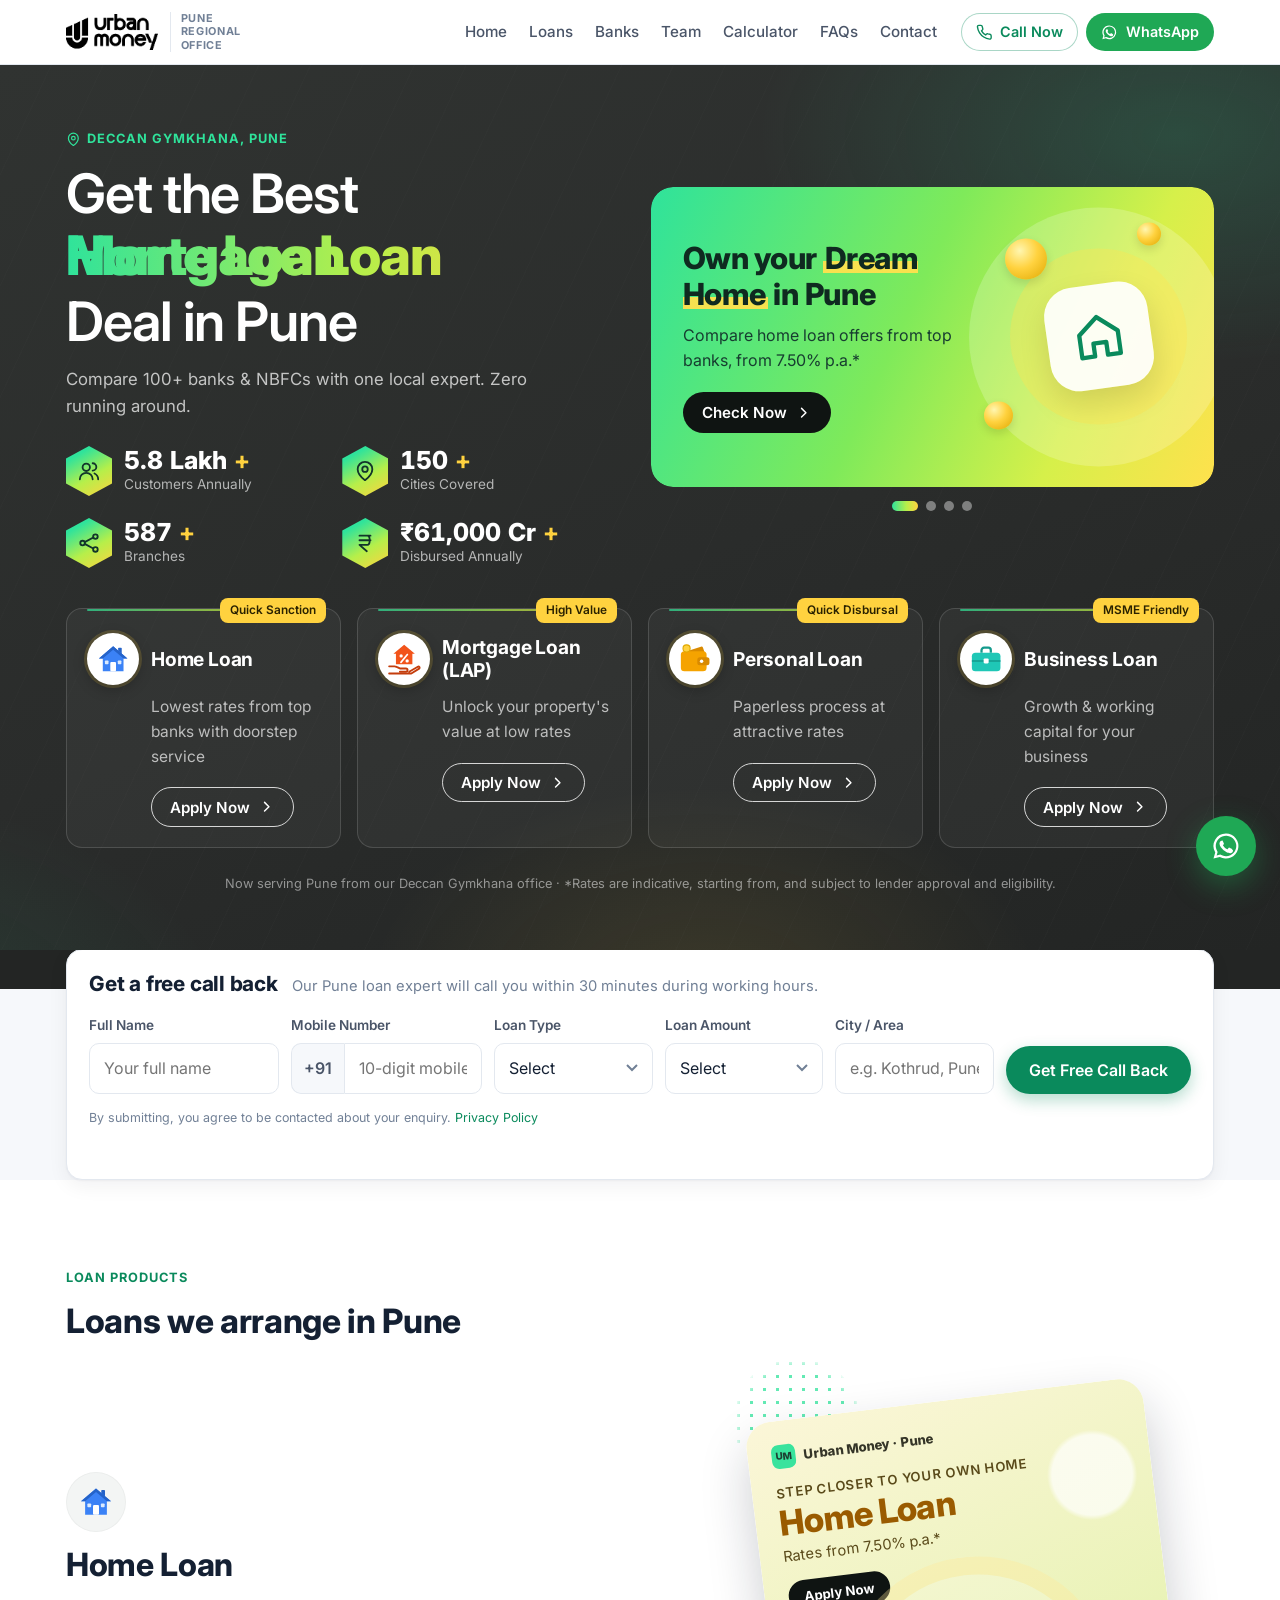
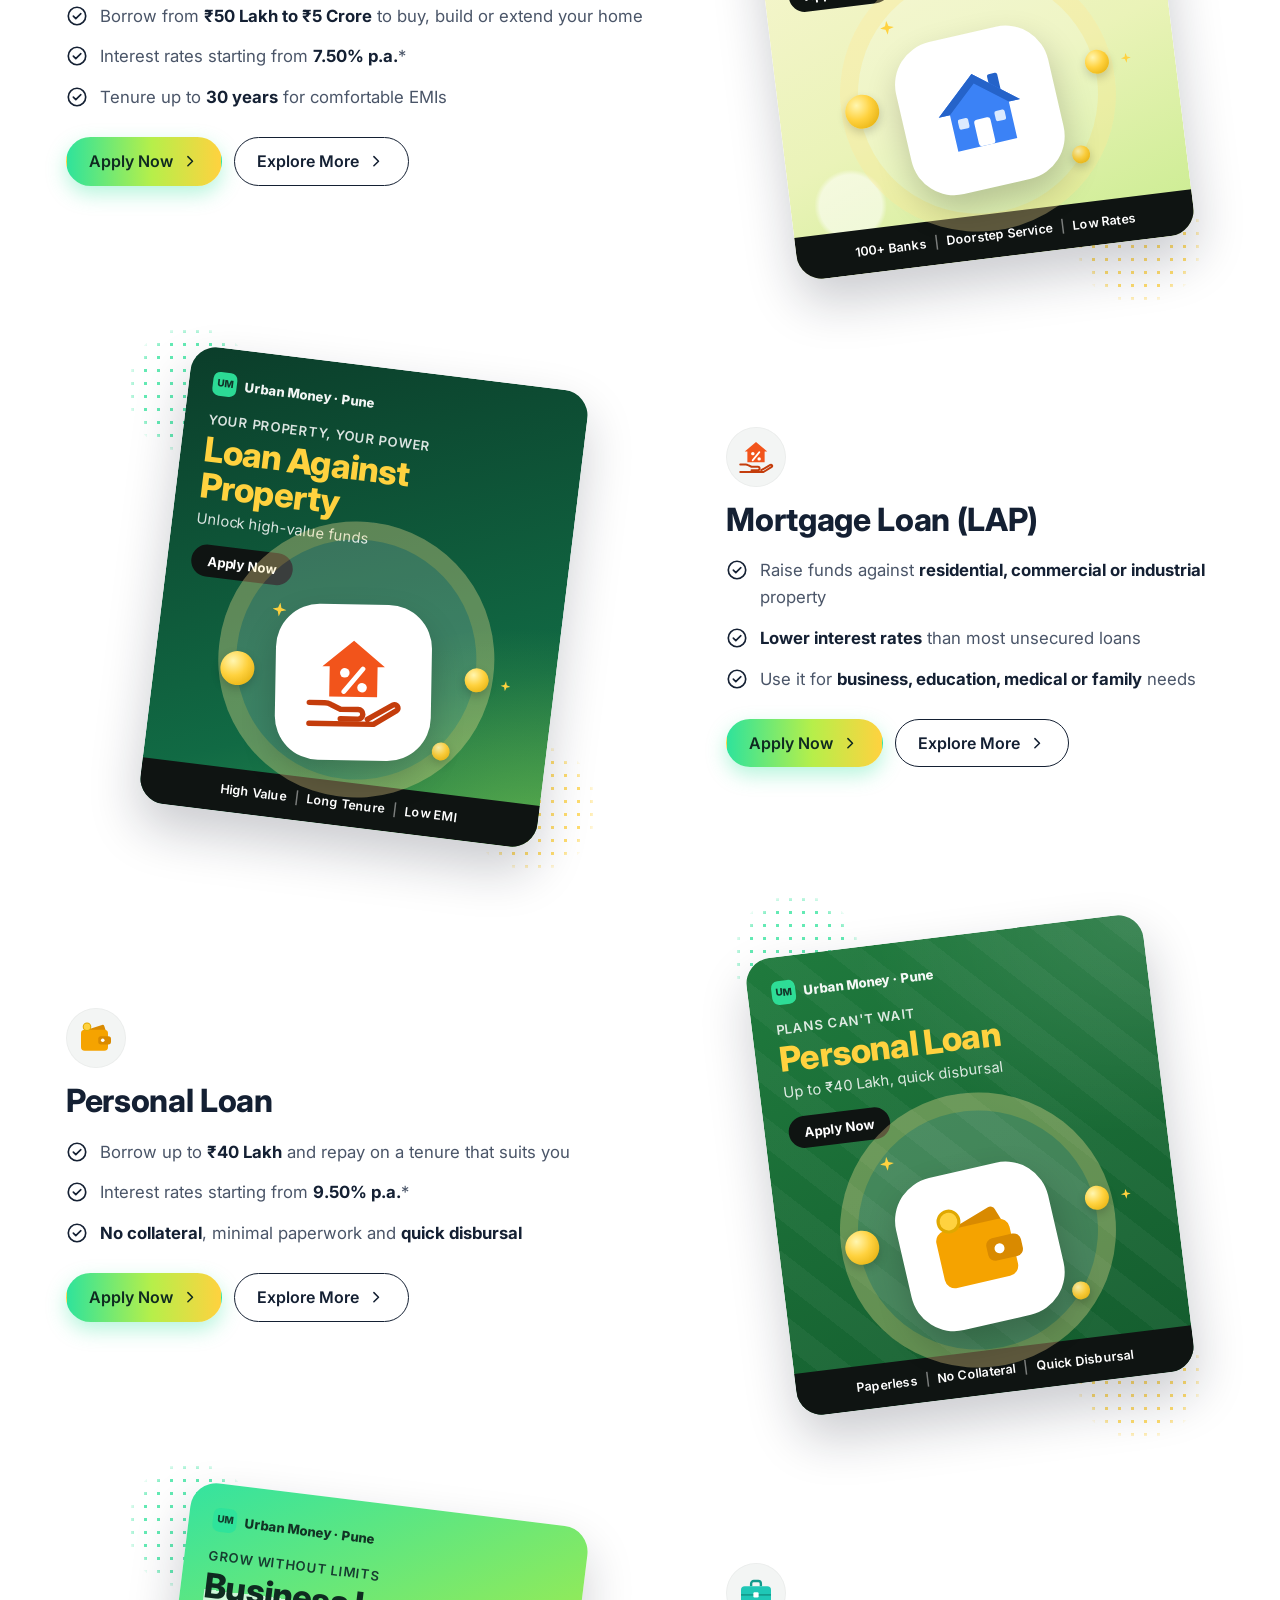
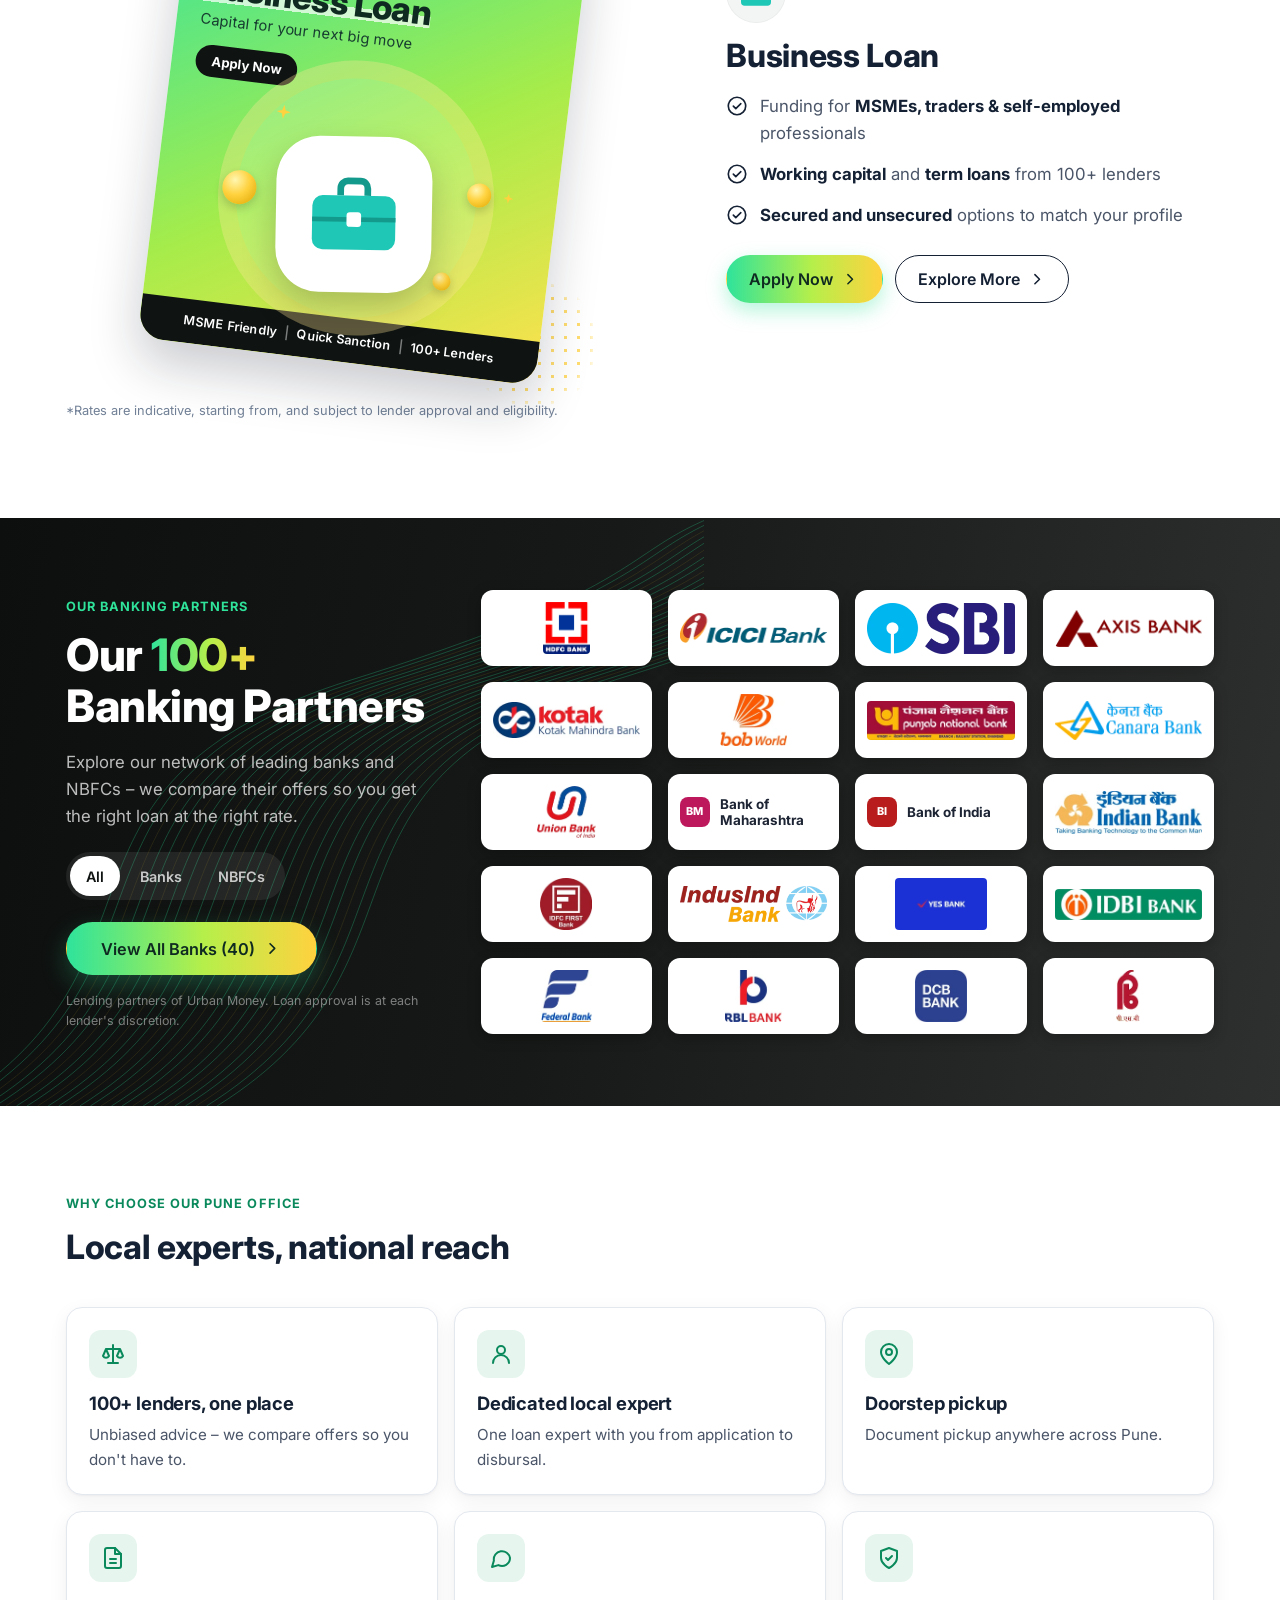
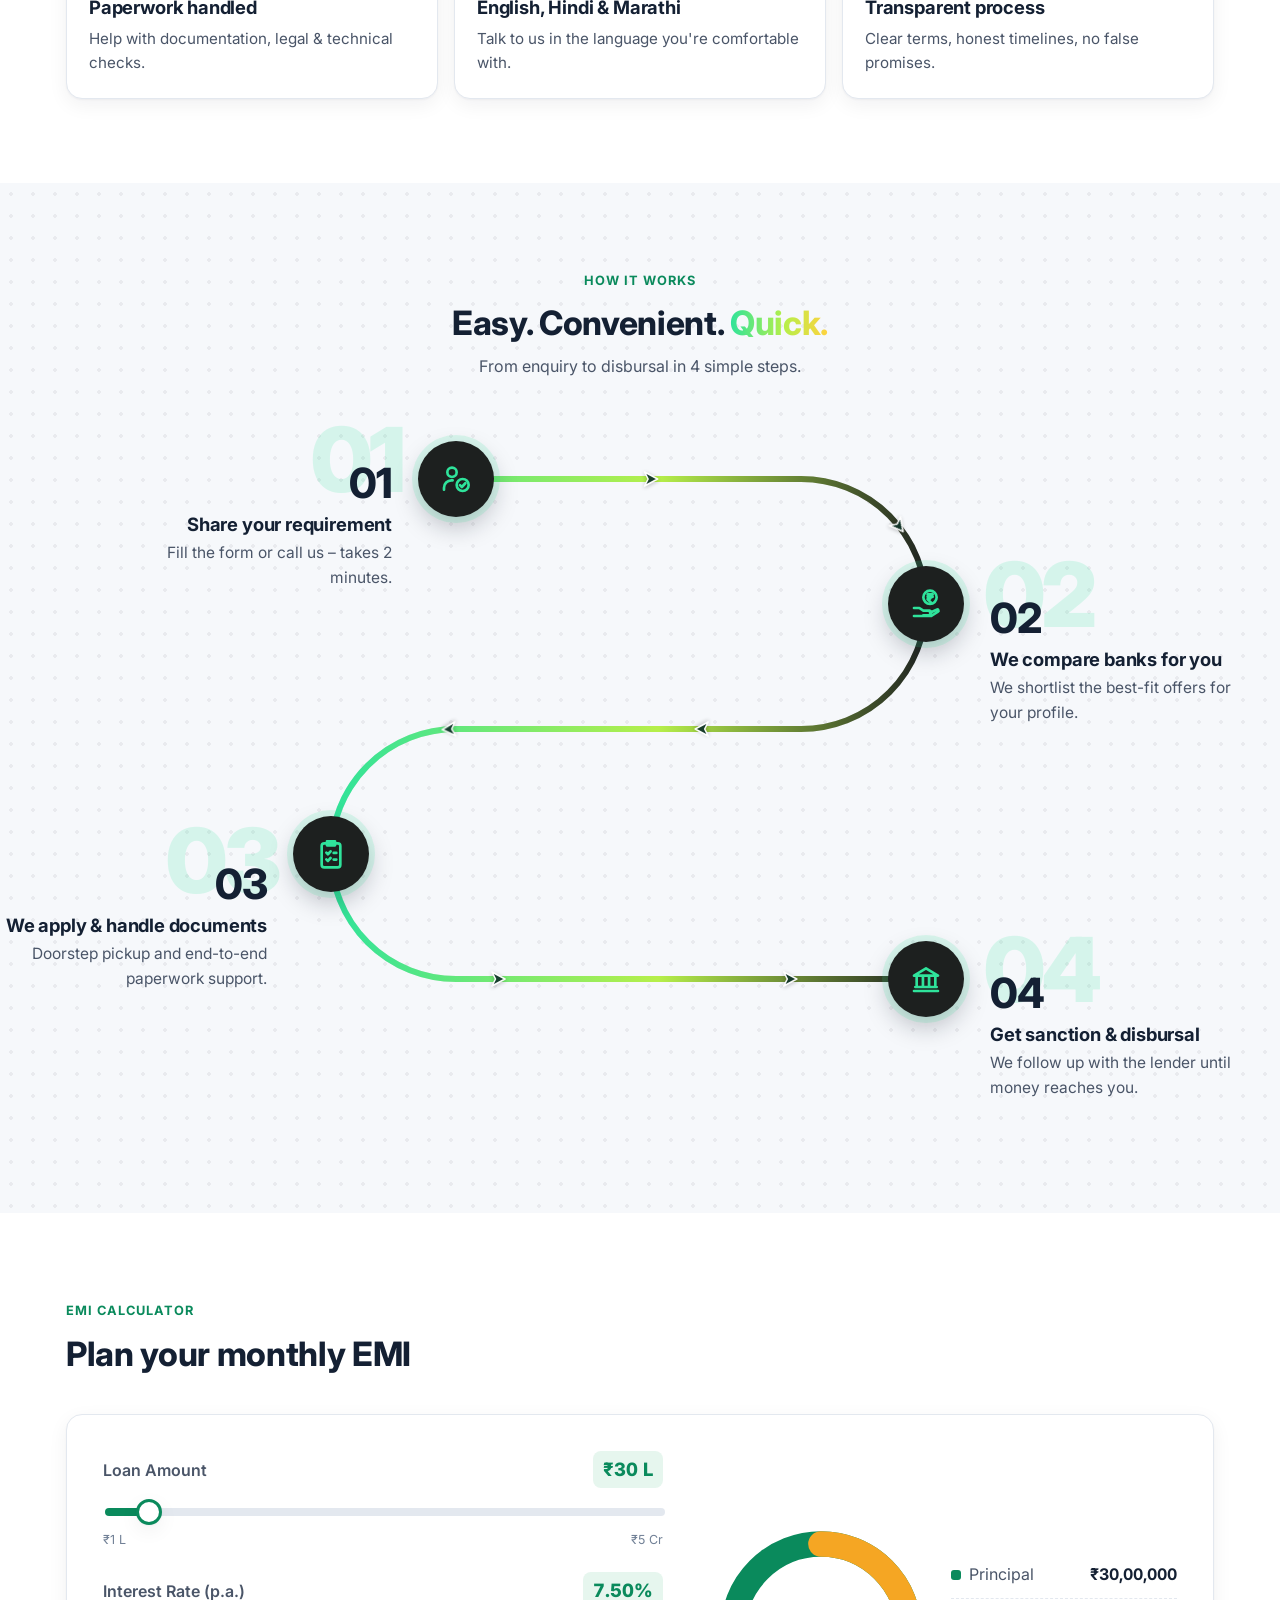
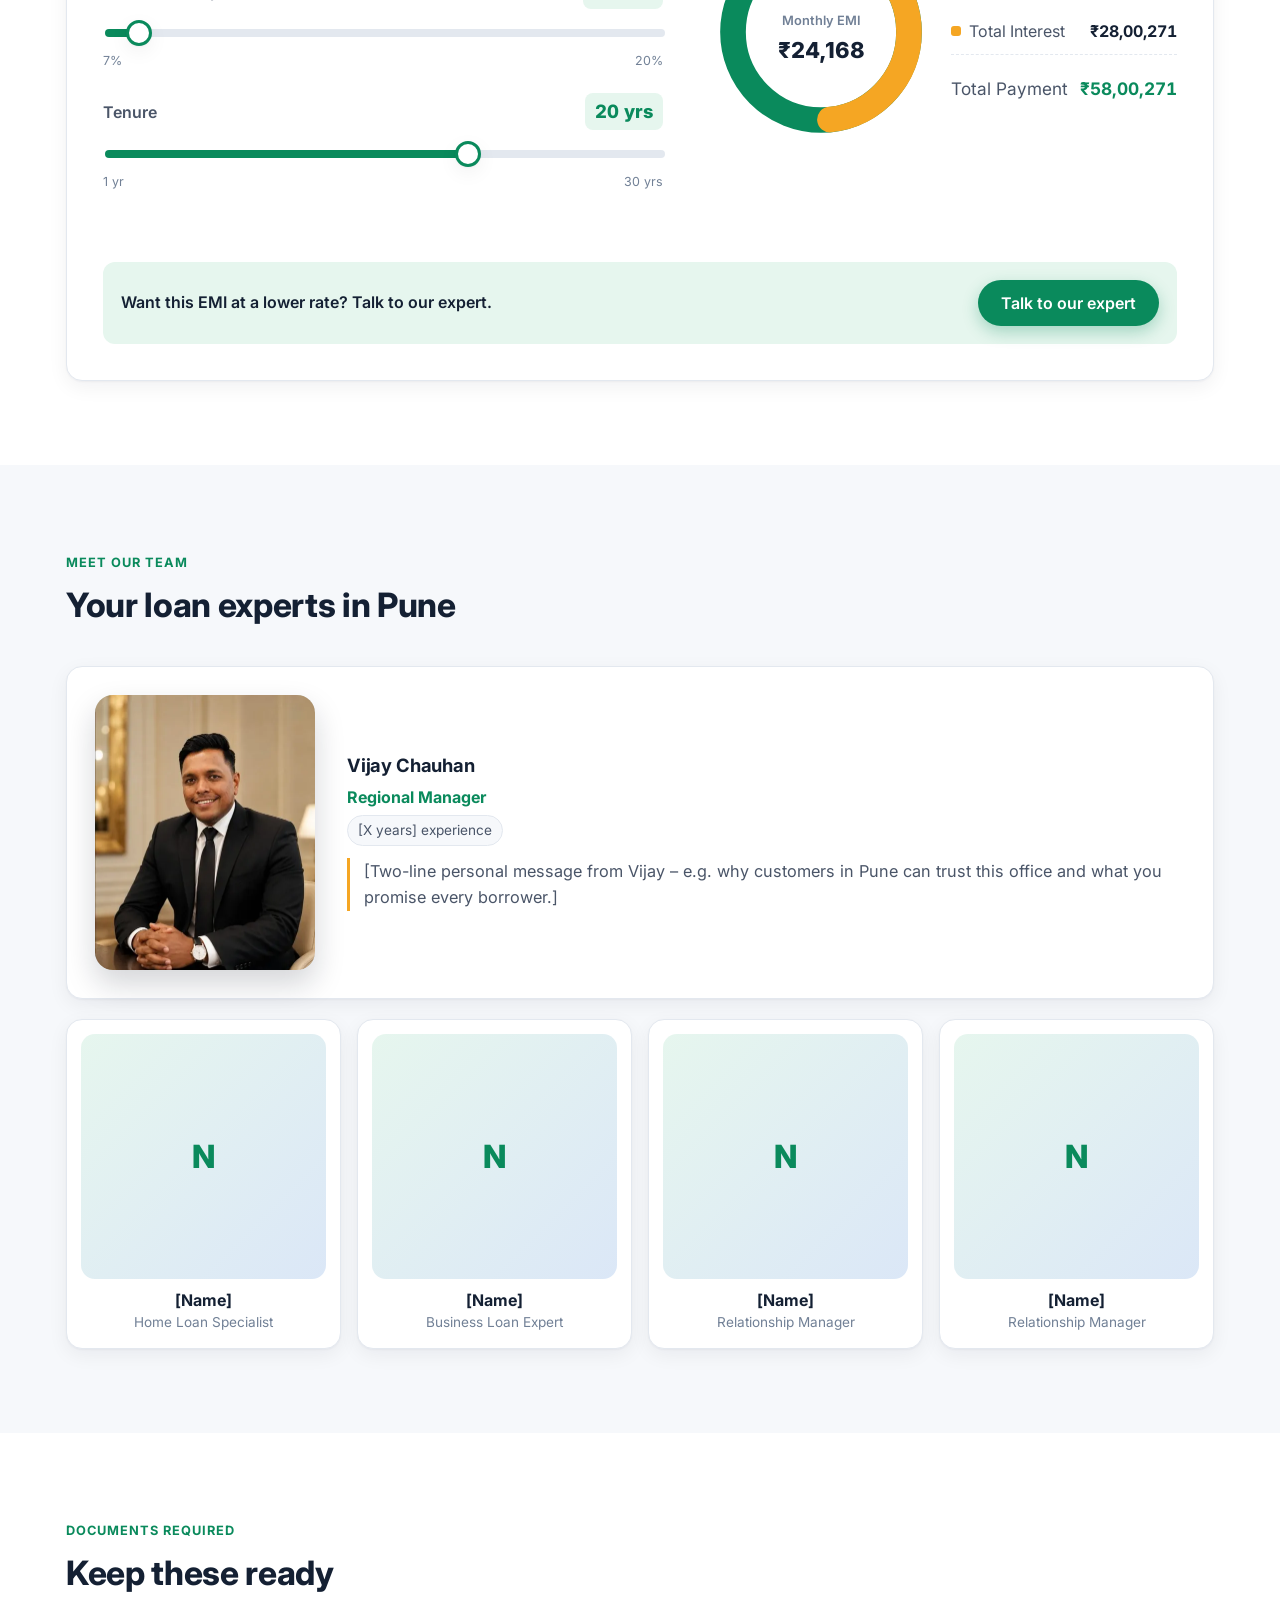
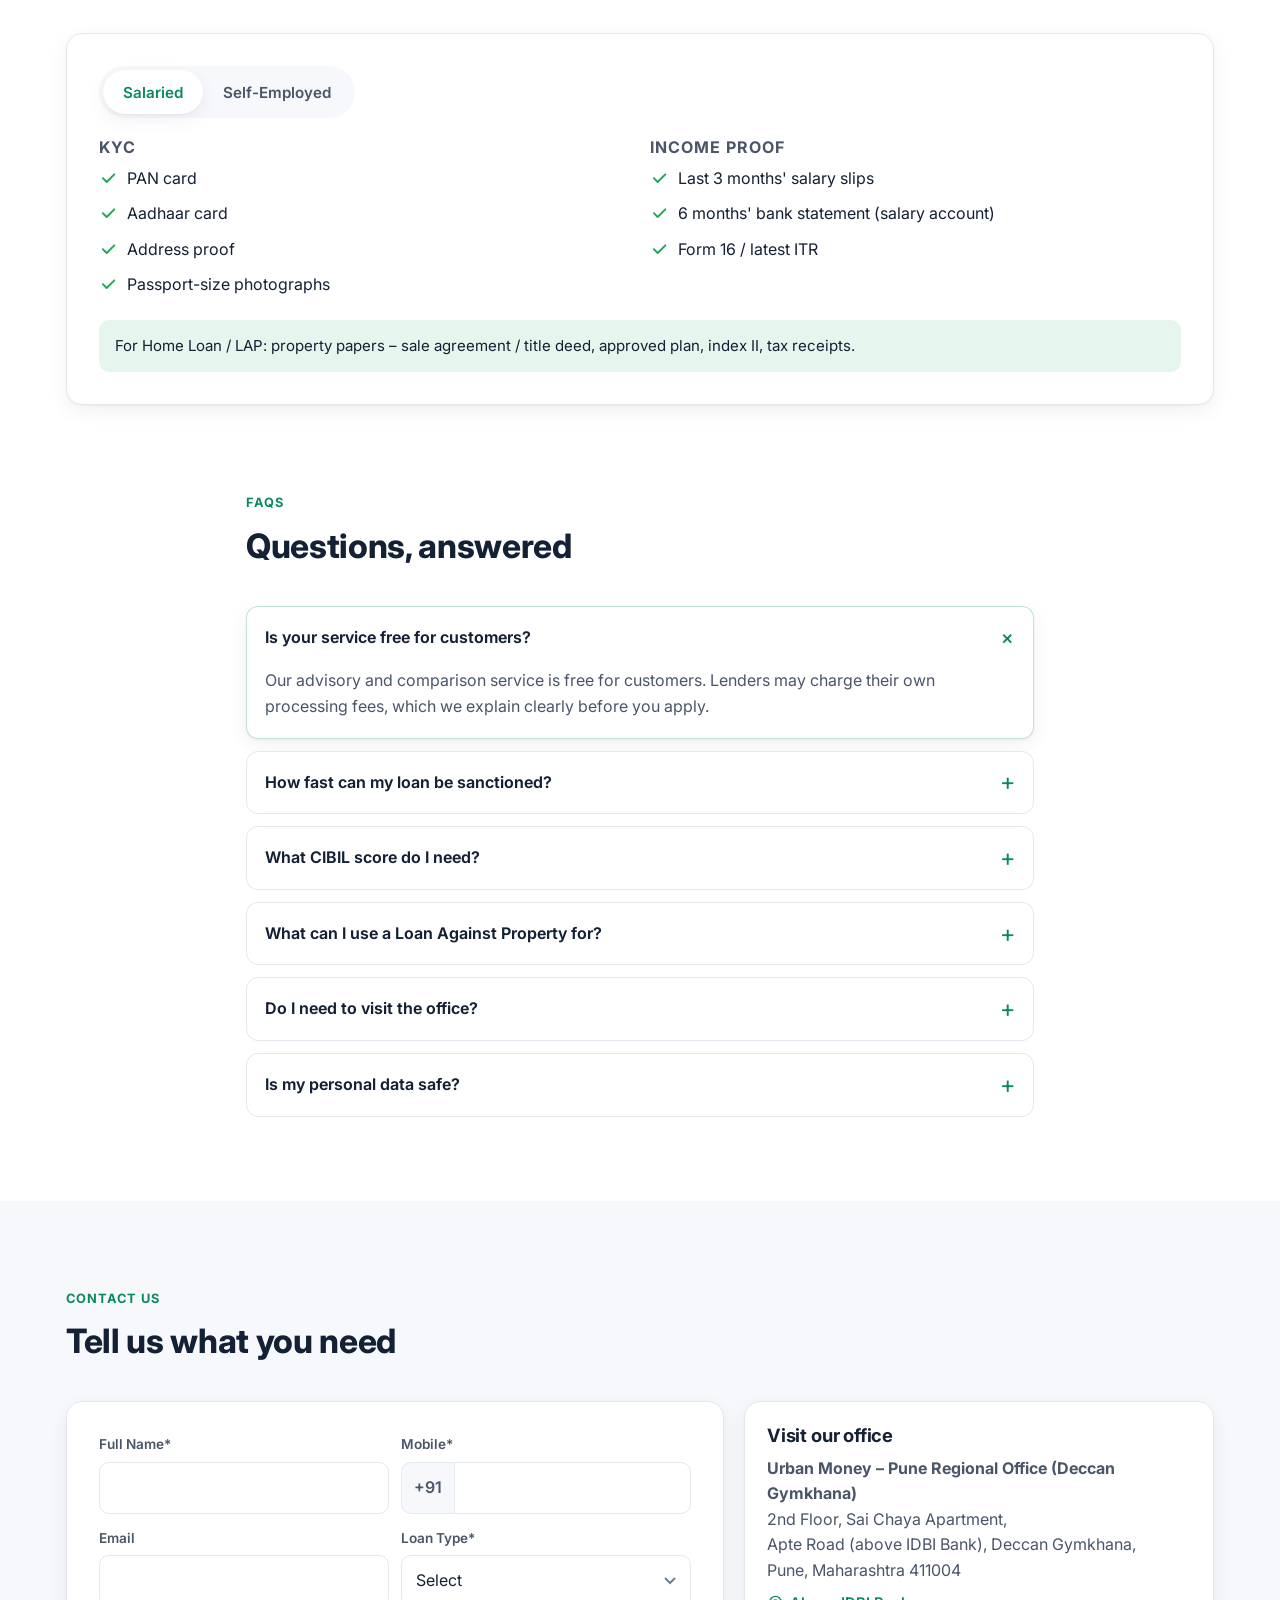
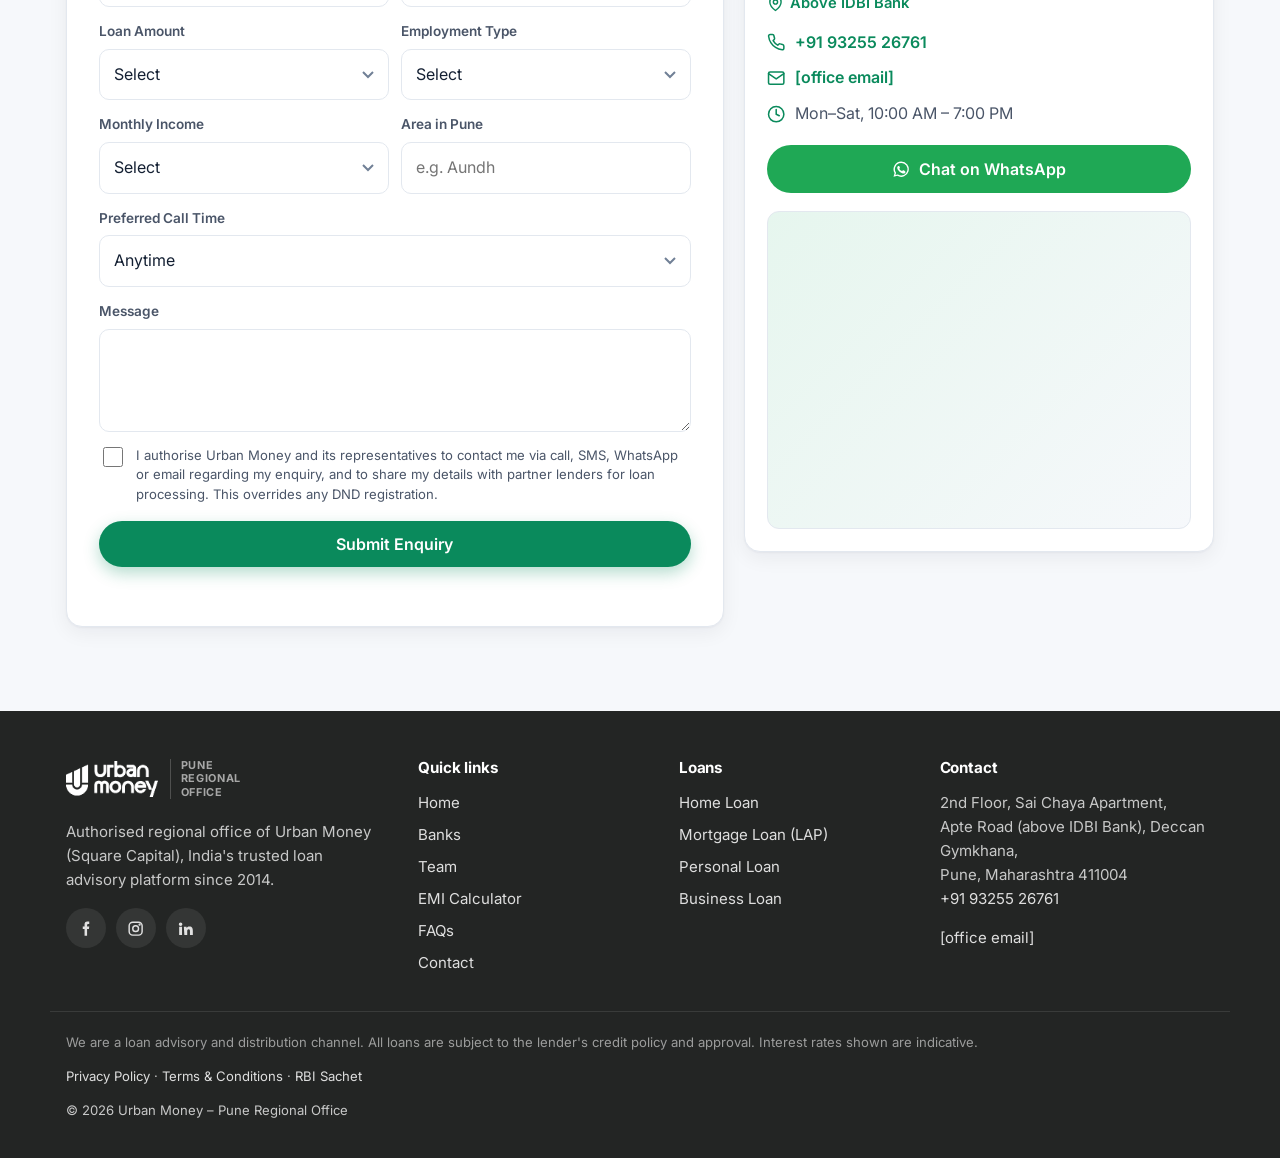
==== commit 0e866735: "Update Pune site assets and SEO" ====
--- a/index.html
+++ b/index.html
@@ -47,8 +47,8 @@
   <noscript><link rel="stylesheet" href="https://fonts.googleapis.com/css2?family=Inter:wght@400;500;600;700;800&display=swap"></noscript>
   <!-- critical-css:start (generated by build.py: edit css/styles.css, then run python3 build.py) -->
   <style>:root{--brand:#0a8a5c;--brand-dark:#076b47;--brand-soft:#e6f6ee;--neon:#2fe39b;--dark:#2a2c2b;--dark-2:#343735;--badge:#ffd23f;--sun:#ffd23f;--lime:#b6ef4a;--grad:linear-gradient(90deg,var(--neon),var(--lime) 55%,var(--sun));--accent:#f5a623;--wa:#1fa855;--ink:#142033;--ink-2:#4a5568;--ink-3:#718096;--line:#e3e8ef;--bg:#ffffff;--tint:#f6f8fb;--radius:16px;--radius-sm:10px;--shadow:0 1px 2px rgba(16,24,40,.04),0 6px 20px rgba(16,24,40,.06);--shadow-lg:0 12px 40px rgba(16,24,40,.12);--header-h:64px;--font:"Inter",system-ui,-apple-system,"Segoe UI",Roboto,sans-serif}*,*::before,*::after{box-sizing:border-box}html{scroll-behavior:smooth;scroll-padding-top:calc(var(--header-h) + 12px);-webkit-text-size-adjust:100%}@media (prefers-reduced-motion: reduce){html{scroll-behavior:auto}*,*::before,*::after{animation:none !important;transition:none !important}}body{margin:0;font-family:var(--font);color:var(--ink);background:var(--bg);line-height:1.6;font-size:16px;padding-bottom:64px}@media (min-width: 900px){body{padding-bottom:0}}img{max-width:100%;display:block}a{color:var(--brand);text-decoration:none}h1,h2,h3,h4{line-height:1.2;margin:0 0 .5em;letter-spacing:-.01em}h1{font-size:clamp(1.75rem,5.5vw,3rem);font-weight:800}h2{font-size:clamp(1.4rem,3.6vw,2.1rem);font-weight:750}h3{font-size:1.15rem;font-weight:700}p{margin:0 0 1em}address{font-style:normal}.i{width:1.15em;height:1.15em;flex:none;vertical-align:-.2em}.skip{position:absolute;left:-999px;top:8px;background:var(--brand);color:#fff;padding:8px 14px;border-radius:8px;z-index:100}.skip:focus{left:8px}:focus-visible{outline:3px solid color-mix(in srgb,var(--brand) 45%,transparent);outline-offset:2px}.container{width:100%;max-width:1180px;margin:0 auto;padding:0 16px}.container--narrow{max-width:820px}.center{text-align:center;margin-top:28px}.btn{display:inline-flex;align-items:center;justify-content:center;gap:8px;font:600 1rem/1 var(--font);padding:14px 22px;border-radius:999px;border:1.5px solid transparent;cursor:pointer;transition:transform .15s,background .15s,box-shadow .15s;white-space:nowrap}.btn:active{transform:translateY(1px)}.btn--primary{background:var(--brand);color:#fff;box-shadow:0 6px 16px color-mix(in srgb,var(--brand) 30%,transparent)}.btn--primary:hover{background:var(--brand-dark)}.btn--ghost{background:#fff;color:var(--brand);border-color:color-mix(in srgb,var(--brand) 35%,transparent)}.btn--ghost:hover{background:var(--brand-soft)}.btn--wa{background:var(--wa);color:#fff}.btn--wa:hover{filter:brightness(.95)}.btn--sm{padding:10px 14px;font-size:.9rem}.btn--block{width:100%}.btn[disabled]{opacity:.65;cursor:wait}.icon-btn{width:44px;height:44px;border-radius:50%;border:1px solid var(--line);background:#fff;color:var(--ink);display:grid;place-items:center;cursor:pointer}.icon-btn:hover{border-color:var(--brand);color:var(--brand)}.header{position:sticky;top:0;z-index:50;background:rgba(255,255,255,.92);backdrop-filter:saturate(160%) blur(10px);border-bottom:1px solid var(--line)}.header__inner{height:var(--header-h);display:flex;align-items:center;gap:16px}.brand{display:inline-flex;align-items:center;gap:10px;color:var(--ink);font-weight:800;font-size:1.05rem;line-height:1.1}.brand img{height:36px;width:auto}.brand__mark{width:34px;height:34px;border-radius:10px;background:var(--brand);color:#fff;display:grid;place-items:center;font-size:.95rem;font-weight:800}.brand__sub{display:block;font-size:.7rem;font-weight:600;color:var(--ink-3);letter-spacing:.04em;text-transform:uppercase}.brand--light{color:#fff}.brand--light .brand__sub{color:rgba(255,255,255,.65)}.brand--light .brand__mark{background:var(--neon);color:#12352a}.nav{display:none;gap:22px;margin-left:auto}.nav a{color:var(--ink-2);font-weight:500;font-size:.95rem}.nav a:hover{color:var(--brand)}.header__cta{display:flex;gap:8px;margin-left:auto}.header__cta .btn span{display:none}@media (min-width: 560px){.header__cta .btn span{display:inline}}@media (min-width: 1040px){.nav{display:flex}.header__cta{margin-left:8px}}.sr-only{position:absolute;width:1px;height:1px;overflow:hidden;clip:rect(0 0 0 0);white-space:nowrap}.hero{position:relative;overflow:hidden;color:#fff;padding:36px 0 40px;background:radial-gradient(700px 380px at 92% 8%,rgba(47,227,155,.16),transparent 60%),radial-gradient(600px 400px at -10% 110%,rgba(47,227,155,.10),transparent 60%),radial-gradient(520px 320px at 55% 105%,rgba(255,210,63,.10),transparent 65%),linear-gradient(160deg,#303331 0%,var(--dark) 55%,#232524 100%)}.hero::before{content:"";position:absolute;inset:0;pointer-events:none;opacity:.5;background:repeating-linear-gradient(115deg,transparent 0 46px,rgba(255,255,255,.025) 46px 47px)}.hero > .container{position:relative}.hero__grid{display:grid;gap:32px}.eyebrow{display:inline-flex;align-items:center;gap:6px;color:var(--brand);font-weight:700;font-size:.8rem;letter-spacing:.08em;text-transform:uppercase;margin-bottom:12px}.eyebrow--light{color:var(--neon)}.hero h1{font-weight:600;font-size:clamp(2rem,6.4vw,3.4rem);line-height:1.15;margin-bottom:14px;letter-spacing:-.02em}.hero__line{display:block}.rotator{display:grid;color:var(--neon);font-weight:800;height:1.2em;overflow:hidden}.rotator span{background:var(--grad);-webkit-background-clip:text;background-clip:text;color:transparent;padding-right:.05em;grid-area:1 / 1;opacity:0;transform:translateY(70%);transition:opacity .45s ease,transform .45s ease;white-space:nowrap}.rotator span.is-on{opacity:1;transform:none}.rotator span.is-out{opacity:0;transform:translateY(-70%)}.hero__lead{color:rgba(255,255,255,.72);font-size:1.05rem;max-width:520px;margin-bottom:26px}.hstats{list-style:none;margin:0;padding:0;display:grid;grid-template-columns:1fr 1fr;gap:22px 16px;max-width:560px}.hstat{display:flex;align-items:center;gap:12px}.hex{width:46px;height:50px;flex:none;display:grid;place-items:center;background:linear-gradient(150deg,var(--neon) 20%,var(--lime) 60%,var(--sun));color:#12352a;clip-path:polygon(50% 0,100% 25%,100% 75%,50% 100%,0 75%,0 25%)}.hex .i{width:22px;height:22px}.hstat__num{font-size:clamp(1.02rem,3.6vw,1.55rem);font-weight:800;line-height:1.1;font-variant-numeric:tabular-nums;white-space:nowrap}@media (max-width: 420px){.hstats{gap:18px 10px}.hstat{gap:8px}.hex{width:38px;height:42px}.hex .i{width:18px;height:18px}.hstat__label{font-size:.78rem;line-height:1.3}}.hstat__num b{color:var(--sun)}.hstat__label{font-size:.85rem;color:rgba(255,255,255,.65)}.promo{min-width:0}.promo__track{display:grid;grid-auto-flow:column;grid-auto-columns:100%;overflow-x:auto;scroll-snap-type:x mandatory;border-radius:22px;scrollbar-width:none}.promo__track::-webkit-scrollbar{display:none}.slide{scroll-snap-align:start;position:relative;overflow:hidden;min-height:250px;padding:26px 24px;border-radius:22px;color:#0f2a20;display:flex;flex-direction:column;justify-content:center;--em:#0f2a20;--text:#173d30;--btn-bg:#0f1412;--btn-fg:#fff;--disc:var(--brand);background:linear-gradient(115deg,#2fe39b 0%,#7fea5a 45%,#d6f04a 75%,#ffe14d 100%)}.slide:nth-child(1) em{background:linear-gradient(transparent 58%,rgba(255,225,77,.95) 58% 92%,transparent 92%)}.slide:nth-child(2){background:linear-gradient(110deg,#0b3d2a 0%,#116a44 42%,#5fbf5a 72%,#d9ec5e 100%);color:#fff;--em:var(--sun);--text:rgba(255,255,255,.88);--btn-bg:#fff;--btn-fg:#0f2a20;--disc:#116a44}.slide:nth-child(2) h2{color:#fff}.slide:nth-child(3){background:linear-gradient(110deg,#fffbe3 0%,#f1fbd2 40%,#b9f5b0 75%,#7eeea0 100%);--em:#b87400;--disc:#b87400}.slide:nth-child(4){background:linear-gradient(120deg,#34e3a0 0%,#a6ec4a 55%,#ffe14d 100%)}.slide:nth-child(4) em{background:linear-gradient(transparent 58%,rgba(255,255,255,.75) 58% 92%,transparent 92%)}.slide h2{font-size:clamp(1.35rem,4vw,1.9rem);font-weight:800;max-width:62%;margin-bottom:10px;color:#0f2a20;position:relative;z-index:1}.slide h2 em{font-style:normal;color:var(--em);padding:0 .08em}.slide p{max-width:58%;margin-bottom:18px;color:var(--text);position:relative;z-index:1}.slide .btn{align-self:flex-start;background:var(--btn-bg);color:var(--btn-fg);padding:11px 18px;font-size:.95rem;position:relative;z-index:1}.slide .btn:hover{filter:brightness(.92)}.slide__art{position:absolute;right:-14px;top:50%;transform:translateY(-50%);width:46%;max-width:260px;aspect-ratio:1}.slide__art .ring{position:absolute;inset:0;border-radius:50%;background:rgba(255,255,255,.2)}.slide__art .ring--2{inset:16%;background:rgba(255,225,77,.35)}.slide__art .coin{position:absolute;width:16%;aspect-ratio:1;border-radius:50%;background:radial-gradient(circle at 35% 30%,#fff6b0,#ffd23f 45%,#e0a800);box-shadow:0 4px 10px rgba(0,0,0,.12)}.slide__art .coin--1{top:12%;left:14%}.slide__art .coin--2{bottom:14%;left:6%;width:11%}.slide__art .coin--3{top:6%;right:26%;width:9%}.slide__art .disc{position:absolute;inset:30%;border-radius:28%;background:rgba(255,255,255,.92);display:grid;place-items:center;color:var(--disc);box-shadow:0 14px 30px rgba(0,0,0,.12);transform:rotate(-8deg)}.slide__art .disc .i{width:50%;height:50%}.promo__dots{display:flex;justify-content:center;gap:8px;margin-top:14px}.promo__dots button{width:10px;height:10px;padding:0;border-radius:999px;border:0;background:rgba(255,255,255,.4);cursor:pointer;transition:width .25s,background .25s}.promo__dots button[aria-selected=true]{width:26px;background:var(--grad)}.pcards{display:grid;gap:16px;margin-top:40px}@media (min-width: 600px){.pcards{grid-template-columns:repeat(2,1fr)}}@media (min-width: 1040px){.pcards{grid-template-columns:repeat(4,1fr)}}.pcard::before{content:"";position:absolute;left:20px;right:20px;top:0;height:2px;border-radius:2px;background:var(--grad);opacity:.7}.pcard{position:relative;padding:24px 20px 20px;border-radius:16px;background:rgba(255,255,255,.04);border:1px solid rgba(255,255,255,.14);transition:border-color .2s,background .2s,transform .2s}.pcard:hover{border-color:rgba(255,210,63,.55);background:rgba(255,255,255,.07);transform:translateY(-3px)}.pcard__badge{position:absolute;top:-11px;right:14px;background:var(--badge);color:#2a2200;font-size:.74rem;font-weight:600;padding:3px 10px;border-radius:8px}.pcard__head{display:flex;align-items:center;gap:12px;margin-bottom:10px}.pcard__head .i{width:34px;height:34px;color:var(--neon)}.pcard h3{font-size:1.2rem;margin:0;color:#fff}.pcard p{color:rgba(255,255,255,.68);margin:0 0 18px 46px;font-size:.97rem}.pcard .btn{margin-left:46px;background:transparent;color:#fff;border-color:rgba(255,255,255,.8);padding:10px 18px;font-size:.95rem}.pcard .btn:hover{background:var(--grad);color:#0f2a20;border-color:transparent}.hero__note{margin:26px 0 0;font-size:.8rem;color:rgba(255,255,255,.5);text-align:center}@media (min-width: 900px){.hero{padding:64px 0 56px}.hero__grid{grid-template-columns:1fr 1.05fr;align-items:center;gap:48px}.slide{min-height:300px;padding:34px 32px}}.callback{background:var(--tint);padding:28px 0}.form--band{box-shadow:var(--shadow-lg)}.form--band__fields{display:grid;gap:0 12px}@media (min-width: 600px){.form--band__fields{grid-template-columns:1fr 1fr}}@media (min-width: 1040px){.callback{padding:0;margin-top:-1px;background:linear-gradient(180deg,#232524 0 40px,var(--tint) 40px)}.form--band{padding:24px 28px 18px}.form--band__head{display:flex;align-items:baseline;gap:14px}.form--band__fields{grid-template-columns:1.2fr 1.2fr 1fr 1fr 1fr auto;align-items:end}}.field--btn{justify-content:flex-end}.field--btn .btn{min-height:48px}.card{background:#fff;border:1px solid var(--line);border-radius:var(--radius);box-shadow:var(--shadow)}.form{padding:22px}.form--quick{box-shadow:var(--shadow-lg)}.form__title{font-size:1.3rem;margin-bottom:2px}.form__sub{color:var(--ink-3);font-size:.92rem;margin-bottom:16px}.field{display:flex;flex-direction:column;gap:6px;margin-bottom:14px;min-width:0}.field label{font-size:.85rem;font-weight:600;color:var(--ink-2)}.field input,.field select,.field textarea{font:inherit;font-size:1rem;color:var(--ink);background:#fff;border:1.5px solid var(--line);border-radius:var(--radius-sm);padding:12px 14px;width:100%;min-height:48px;transition:border-color .15s,box-shadow .15s;appearance:none}.field select{background-image:url("data:image/svg+xml,%3Csvg xmlns='http://www.w3.org/2000/svg' width='12' height='8'%3E%3Cpath d='M1 1l5 5 5-5' fill='none' stroke='%23718096' stroke-width='2'/%3E%3C/svg%3E");background-repeat:no-repeat;background-position:right 14px center;padding-right:36px}.field input:focus,.field select:focus,.field textarea:focus{outline:none;border-color:var(--brand);box-shadow:0 0 0 4px color-mix(in srgb,var(--brand) 15%,transparent)}.field .invalid,.field input.invalid,.field select.invalid{border-color:#d64545}.mobile{display:flex;align-items:stretch}.mobile span{display:grid;place-items:center;padding:0 12px;border:1.5px solid var(--line);border-right:0;border-radius:var(--radius-sm) 0 0 var(--radius-sm);background:var(--tint);color:var(--ink-2);font-weight:600}.mobile input{border-radius:0 var(--radius-sm) var(--radius-sm) 0}.field-row{display:grid;gap:0 12px}@media (min-width: 480px){.field-row{grid-template-columns:1fr 1fr}}.hp{position:absolute !important;left:-10000px !important;width:1px;height:1px;opacity:0}.consent{display:flex;gap:10px;align-items:flex-start;font-size:.82rem;color:var(--ink-2);margin:4px 0 16px;line-height:1.5;cursor:pointer}.consent input{width:20px;height:20px;margin-top:1px;accent-color:var(--brand);flex:none}.consent.invalid span{color:#d64545}.consent-mini{font-size:.78rem;color:var(--ink-3);margin:0 0 12px}.form__msg{min-height:1.2em;font-size:.88rem;color:#d64545;margin:10px 0 0;text-align:center}.mbar{position:fixed;left:0;right:0;bottom:0;z-index:60;display:grid;grid-template-columns:1fr 1fr 1.2fr;background:#fff;border-top:1px solid var(--line);box-shadow:0 -6px 20px rgba(16,24,40,.08);padding-bottom:env(safe-area-inset-bottom)}.mbar a{display:flex;align-items:center;justify-content:center;gap:6px;height:60px;font-weight:700;font-size:.95rem;color:var(--ink)}.mbar a:nth-child(2){color:var(--wa);border-left:1px solid var(--line)}.mbar a:first-child{color:var(--brand)}.mbar__apply{background:var(--brand);color:#fff !important}.fab{display:none;position:fixed;right:24px;bottom:24px;z-index:60;width:60px;height:60px;border-radius:50%;background:var(--wa);color:#fff;place-items:center;box-shadow:0 10px 30px rgba(31,168,85,.4);transition:transform .2s}.fab:hover{transform:scale(1.06)}.fab .i{width:30px;height:30px}@media (min-width: 900px){.mbar{display:none}.fab{display:grid}}.thanks{border:0;border-radius:20px;padding:32px 24px 24px;max-width:420px;width:calc(100% - 32px);text-align:center;box-shadow:var(--shadow-lg)}.thanks::backdrop{background:rgba(14,23,38,.55);backdrop-filter:blur(3px)}.thanks__icon{width:64px;height:64px;border-radius:50%;background:#e7f7ee;color:var(--wa);display:grid;place-items:center;margin:0 auto 16px}.thanks__icon .i{width:32px;height:32px}.thanks p{color:var(--ink-2)}.thanks .btn + .btn{margin-top:10px}.reveal{opacity:0;transform:translateY(14px);transition:opacity .5s ease,transform .5s ease}.reveal.is-in{opacity:1;transform:none}.picon{flex:none;width:52px;height:52px;border-radius:50%;background:#f3f5f4;display:grid;place-items:center;box-shadow:inset 0 0 0 1px rgba(0,0,0,.03)}.picon svg{width:60%;height:60%}.picon--lg{width:76px;height:76px;margin-bottom:16px}.pcard .picon{background:#fff;box-shadow:0 4px 14px rgba(0,0,0,.25),0 0 0 3px rgba(255,210,63,.18)}.pcard p,.pcard .btn{margin-left:64px}.pcard__head{gap:12px}.loan .checklist{align-content:start}.pcard .picon svg{width:66%;height:66%}.brand__logo{height:40px;width:auto;display:block}.brand__tag{padding-left:10px;margin-left:2px;border-left:1.5px solid var(--line);font-size:.68rem;font-weight:700;letter-spacing:.06em;text-transform:uppercase;color:var(--ink-3);line-height:1.25;max-width:92px}.brand--light .brand__logo{filter:brightness(0) invert(1)}.brand--light .brand__tag{color:rgba(255,255,255,.6);border-left-color:rgba(255,255,255,.2)}@media (max-width: 380px){.brand__tag{display:none}}</style>
-  <link rel="preload" href="css/styles.min.css?v=027698c5" as="style" onload="this.onload=null;this.rel='stylesheet'">
-  <noscript><link rel="stylesheet" href="css/styles.min.css?v=027698c5"></noscript>
+  <link rel="preload" href="css/styles.min.css?v=114aeaed" as="style" onload="this.onload=null;this.rel='stylesheet'">
+  <noscript><link rel="stylesheet" href="css/styles.min.css?v=114aeaed"></noscript>
   <!-- critical-css:end -->
 
   <!-- LocalBusiness / FinancialService schema — keep in sync with js/config.js -->
@@ -236,7 +236,7 @@
             </div>
             <div class="range">
               <div class="range__top"><label for="emi-rate">Interest Rate (p.a.)</label><output id="emi-rate-out"></output></div>
-              <input type="range" id="emi-rate" min="7" max="20" step="0.05" value="8.5">
+              <input type="range" id="emi-rate" min="7" max="20" step="0.05" value="7.5">
               <div class="range__ends"><span>7%</span><span>20%</span></div>
             </div>
             <div class="range">
@@ -296,7 +296,6 @@
         </div>
       </div>
     </section>
-
 
     <!-- ================= 11. FAQ ================= -->
     <section class="section" id="faqs">
@@ -462,6 +461,6 @@
     </defs>
   </svg>
 
-  <script src="js/app.min.js?v=5291f734" defer></script>
+  <script src="js/app.min.js?v=3341dd9a" defer></script>
 </body>
 </html>
--- a/css/styles.min.css
+++ b/css/styles.min.css
@@ -1 +1 @@
-.stats{background:var(--brand);color:#fff;padding:32px 0}.stats__grid{display:grid;grid-template-columns:repeat(2,1fr);gap:20px 12px;text-align:center}.stat__num{font-size:clamp(1.5rem,5vw,2.2rem);font-weight:800;letter-spacing:-.02em;font-variant-numeric:tabular-nums}.stat__label{font-size:.85rem;opacity:.8}.stats__grid > :last-child{grid-column:1 / -1}.stats__note{text-align:center;margin:22px 0 0;font-weight:600;opacity:.9}@media (min-width: 760px){.stats__grid{grid-template-columns:repeat(5,1fr)}.stats__grid > :last-child{grid-column:auto}}.section{padding:56px 0}.section--tint{background:var(--tint)}.section__head{margin-bottom:28px;max-width:680px}.section__head--row{display:flex;align-items:flex-end;justify-content:space-between;gap:16px;max-width:none}.section__head h2{margin:0}@media (min-width: 900px){.section{padding:84px 0}.section__head{margin-bottom:40px}}.grid{display:grid;gap:16px}.footnote{font-size:.8rem;color:var(--ink-3);margin-top:20px}.grid--loans{grid-template-columns:1fr}@media (min-width: 560px){.grid--loans{grid-template-columns:repeat(2,1fr)}}@media (min-width: 1000px){.grid--loans{grid-template-columns:repeat(4,1fr)}}.loan{padding:22px;display:flex;flex-direction:column;transition:transform .2s,box-shadow .2s,border-color .2s}.loan:hover{transform:translateY(-3px);box-shadow:var(--shadow-lg);border-color:color-mix(in srgb,var(--brand) 30%,transparent)}.loan__icon,.why__icon{width:48px;height:48px;border-radius:12px;background:var(--brand-soft);color:var(--brand);display:grid;place-items:center;margin-bottom:14px}.loan__icon .i,.why__icon .i{width:24px;height:24px}.loan p{color:var(--ink-2);font-size:.94rem;flex:1}.loan .btn{align-self:flex-start}.loan__rate{font-weight:700;color:var(--ink) !important;flex:0 !important;margin-bottom:10px}.loan .checklist{margin:0 0 18px;font-size:.92rem;color:var(--ink-2);flex:1}.marquee{overflow:hidden;mask-image:linear-gradient(90deg,transparent,#000 8%,#000 92%,transparent);-webkit-mask-image:linear-gradient(90deg,transparent,#000 8%,#000 92%,transparent)}.marquee__track{display:flex;gap:14px;width:max-content;animation:marquee 45s linear infinite;padding:6px 0}.marquee:hover .marquee__track{animation-play-state:paused}.bank{flex:none;background:#fff;border:1px solid var(--line);border-radius:12px;padding:16px 22px;font-weight:700;color:var(--ink-2);box-shadow:var(--shadow);min-width:150px;text-align:center}.bank--more{color:var(--brand);background:var(--brand-soft);border-color:transparent}@keyframes marquee{to{transform:translateX(-50%)}}.grid--why{grid-template-columns:1fr}@media (min-width: 560px){.grid--why{grid-template-columns:repeat(2,1fr)}}@media (min-width: 1000px){.grid--why{grid-template-columns:repeat(3,1fr)}}.why{padding:22px}.why p{color:var(--ink-2);margin:0;font-size:.95rem}.steps{list-style:none;margin:0;padding:0;display:grid;gap:0;counter-reset:s}.step{position:relative;padding:0 0 28px 64px;counter-increment:s}.step::before{content:counter(s);position:absolute;left:0;top:0;width:44px;height:44px;border-radius:50%;background:var(--brand);color:#fff;font-weight:800;display:grid;place-items:center;box-shadow:0 0 0 6px var(--brand-soft)}.step::after{content:"";position:absolute;left:21px;top:50px;bottom:4px;width:2px;background:var(--line)}.step:last-child::after{display:none}.step h3{margin-bottom:4px}.step p{color:var(--ink-2);margin:0;font-size:.95rem}@media (min-width: 860px){.steps{grid-template-columns:repeat(4,1fr);gap:24px}.step{padding:64px 0 0}.step::after{left:56px;right:-18px;top:21px;bottom:auto;width:auto;height:2px}}.emi{padding:22px;display:grid;gap:28px}.range{margin-bottom:22px}.range__top{display:flex;justify-content:space-between;align-items:baseline;gap:12px;margin-bottom:10px}.range__top label{font-weight:600;color:var(--ink-2)}.range__top output{font-weight:800;font-size:1.15rem;color:var(--brand);background:var(--brand-soft);padding:4px 10px;border-radius:8px;font-variant-numeric:tabular-nums}.range__ends{display:flex;justify-content:space-between;font-size:.78rem;color:var(--ink-3);margin-top:6px}input[type=range]{-webkit-appearance:none;appearance:none;width:100%;height:8px;border-radius:999px;background:linear-gradient(90deg,var(--brand) var(--p,50%),var(--line) var(--p,50%));outline:none}input[type=range]::-webkit-slider-thumb{-webkit-appearance:none;width:26px;height:26px;border-radius:50%;background:#fff;border:3px solid var(--brand);box-shadow:var(--shadow);cursor:pointer}input[type=range]::-moz-range-thumb{width:22px;height:22px;border-radius:50%;background:#fff;border:3px solid var(--brand);cursor:pointer}.emi__result{display:grid;gap:20px;align-items:center;justify-items:center}.donut{width:220px;height:220px;transform:rotate(-90deg)}.donut circle{fill:none;stroke-width:14}.donut__principal{stroke:var(--brand)}.donut__interest{stroke:var(--accent);stroke-linecap:round;transition:stroke-dasharray .35s ease}.donut text{transform:rotate(90deg);transform-origin:60px 60px}.donut__label{font-size:7px;fill:var(--ink-3);font-weight:600}.donut__value{font-size:12px;fill:var(--ink);font-weight:800}.emi__figures{width:100%;margin:0;display:grid;gap:10px}.emi__figures div{display:flex;justify-content:space-between;gap:12px;padding:10px 0;border-bottom:1px dashed var(--line)}.emi__figures dt{color:var(--ink-2);display:flex;align-items:center;gap:8px}.emi__figures dd{margin:0;font-weight:700;font-variant-numeric:tabular-nums}.emi__total{border-bottom:0 !important;font-size:1.08rem}.emi__total dd{color:var(--brand)}.dot{width:10px;height:10px;border-radius:3px;display:inline-block}.dot--p{background:var(--brand)}.dot--i{background:var(--accent)}.emi__cta{background:var(--brand-soft);border-radius:12px;padding:18px;display:flex;flex-direction:column;gap:12px;align-items:flex-start}.emi__cta p{margin:0;font-weight:600}@media (min-width: 900px){.emi{grid-template-columns:1.2fr 1fr;padding:36px;gap:48px}.emi__result{grid-template-columns:auto 1fr}.emi__cta{grid-column:1 / -1;flex-direction:row;justify-content:space-between;align-items:center}}.featured{padding:22px;display:grid;gap:20px;margin-bottom:20px;align-items:center}.avatar{width:100%;aspect-ratio:1;border-radius:14px;background:linear-gradient(135deg,var(--brand-soft),#dbe7f7);color:var(--brand);display:grid;place-items:center;font-weight:800;font-size:2rem;overflow:hidden}.avatar img{width:100%;height:100%;object-fit:cover}.featured .avatar{max-width:180px;font-size:3rem}.featured__role{color:var(--brand);font-weight:700;margin-bottom:4px}.featured__exp{display:inline-block;font-size:.85rem;background:var(--tint);border:1px solid var(--line);padding:4px 10px;border-radius:999px;margin-bottom:12px;color:var(--ink-2)}.featured blockquote{margin:0;color:var(--ink-2);font-size:1.02rem;border-left:3px solid var(--accent);padding-left:14px}@media (min-width: 700px){.featured{grid-template-columns:180px 1fr;padding:28px;gap:32px}}.grid--team{grid-template-columns:repeat(2,1fr)}@media (min-width: 900px){.grid--team{grid-template-columns:repeat(4,1fr)}}.member{padding:14px;text-align:center}.member .avatar{margin-bottom:12px}.member h3{font-size:1rem;margin-bottom:2px}.member p{font-size:.85rem;color:var(--ink-3);margin:0}.docs{padding:22px}.tabs{display:inline-flex;background:var(--tint);border-radius:999px;padding:4px;margin-bottom:20px}.tabs button{font:600 .95rem var(--font);border:0;background:transparent;padding:10px 20px;border-radius:999px;color:var(--ink-2);cursor:pointer;min-height:44px}.tabs button[aria-selected=true]{background:#fff;color:var(--brand);box-shadow:var(--shadow)}.docs__panel{display:grid;gap:20px}.docs__panel[hidden]{display:none}@media (min-width: 700px){.docs__panel:not([hidden]){grid-template-columns:1fr 1fr}.docs{padding:32px}}.docs h3{font-size:1rem;color:var(--ink-2);text-transform:uppercase;letter-spacing:.06em}.checklist{list-style:none;padding:0;margin:0;display:grid;gap:10px}.checklist li{display:flex;gap:10px;align-items:flex-start}.checklist .i{color:var(--wa);margin-top:3px}.docs__property{margin:22px 0 0;padding:14px 16px;background:var(--brand-soft);border-radius:10px;font-size:.94rem}#faqs{padding-top:0}.faq{display:grid;gap:12px}.faq details{background:#fff;border:1px solid var(--line);border-radius:12px;padding:0 18px;transition:box-shadow .2s}.faq details[open]{box-shadow:var(--shadow);border-color:color-mix(in srgb,var(--brand) 25%,transparent)}.faq summary{list-style:none;cursor:pointer;padding:18px 32px 18px 0;font-weight:650;position:relative}.faq summary::-webkit-details-marker{display:none}.faq summary::after{content:"+";position:absolute;right:0;top:50%;transform:translateY(-50%);font-size:1.5rem;font-weight:400;color:var(--brand);transition:transform .2s}.faq details[open] summary::after{transform:translateY(-50%) rotate(45deg)}.faq details p{color:var(--ink-2);padding-bottom:18px;margin:0}.contact{display:grid;gap:20px}@media (min-width: 960px){.contact{grid-template-columns:1.4fr 1fr;align-items:start}.contact .form{padding:32px}}.office{padding:22px}.office address{color:var(--ink-2);margin-bottom:8px}.office__landmark{display:flex;gap:6px;align-items:center;font-weight:600;color:var(--brand);font-size:.92rem}.office__list{list-style:none;padding:0;margin:0 0 18px;display:grid;gap:10px}.office__list li{display:flex;gap:10px;align-items:center;color:var(--ink-2)}.office__list .i{color:var(--brand)}.office__list a{font-weight:600;word-break:break-word}.map{margin-top:18px;border-radius:12px;overflow:hidden;aspect-ratio:4/3;background:var(--tint) linear-gradient(135deg,var(--brand-soft),var(--tint));display:grid;place-items:center;border:1px solid var(--line)}.map iframe{width:100%;height:100%;border:0}.map__load{font:600 .95rem var(--font);background:#fff;border:1px solid var(--line);border-radius:999px;padding:10px 18px;cursor:pointer;color:var(--brand)}.footer{background:#232524;color:rgba(255,255,255,.75);padding:48px 0 24px;font-size:.94rem}.footer a{color:rgba(255,255,255,.85)}.footer a:hover{color:#fff}.footer h4{color:#fff;font-size:.95rem;margin-bottom:14px}.footer ul{list-style:none;padding:0;margin:0;display:grid;gap:8px}.footer__grid{display:grid;gap:32px}@media (min-width: 760px){.footer__grid{grid-template-columns:1.4fr 1fr 1fr 1.2fr}}.footer__about{margin:16px 0;max-width:340px}.social{display:flex;gap:10px}.social a{width:40px;height:40px;border-radius:50%;background:rgba(255,255,255,.08);display:grid;place-items:center}.social a:hover{background:var(--brand)}.footer__bottom{border-top:1px solid rgba(255,255,255,.1);margin-top:36px;padding-top:20px;font-size:.82rem}.disclaimer{color:rgba(255,255,255,.55)}.showcase{display:grid;gap:56px}.show{display:grid;gap:36px;align-items:center}.show__text h3{font-size:clamp(1.5rem,3.4vw,2rem);font-weight:750;margin:14px 0 18px}.show__text .picon{width:60px;height:60px}.show__list{list-style:none;padding:0;margin:0 0 26px;display:grid;gap:14px}.show__list li{display:flex;gap:12px;align-items:flex-start;font-size:1.05rem;color:var(--ink-2)}.show__list li .i{width:22px;height:22px;color:var(--ink);margin-top:2px}.show__list strong{color:var(--ink);font-weight:700}.show__list--sm li{font-size:.97rem}.show__more{background:var(--brand-soft);border-radius:14px;padding:16px 18px 2px;margin:-8px 0 24px}.show__more-h{font-weight:700;font-size:.8rem;letter-spacing:.08em;text-transform:uppercase;color:var(--brand);margin-bottom:10px}.show__more .show__list{margin-bottom:14px;gap:10px}.show__cta{display:flex;flex-wrap:wrap;gap:12px}.show__cta .btn--primary{background:var(--grad);color:#0f2a20;box-shadow:0 8px 20px rgba(47,227,155,.35)}.show__cta .btn--primary:hover{filter:brightness(.96)}.btn--outline{background:#fff;color:var(--ink);border-color:var(--ink)}.btn--outline:hover{background:var(--ink);color:#fff}.poster-wrap{position:relative;max-width:400px;width:88%;margin:0 auto;padding:18px 0}.dots{position:absolute;width:130px;height:130px;border-radius:50%;z-index:0;background-image:radial-gradient(var(--neon) 1.6px,transparent 1.8px);background-size:13px 13px;opacity:.75;-webkit-mask-image:radial-gradient(circle,#000 55%,transparent 72%);mask-image:radial-gradient(circle,#000 55%,transparent 72%)}.dots--a{top:-24px;left:-38px}.dots--b{bottom:-28px;right:-34px;background-image:radial-gradient(var(--sun) 1.6px,transparent 1.8px)}.poster{position:relative;z-index:1;aspect-ratio:4 / 4.6;border-radius:26px;overflow:hidden;padding:24px 24px 0;transform:rotate(-7deg);box-shadow:0 24px 50px rgba(16,24,40,.22);transition:transform .4s ease;display:flex;flex-direction:column;--t:#fff;--hl:var(--sun);--sub:rgba(255,255,255,.85)}.show--flip .poster{transform:rotate(7deg)}.show:hover .poster{transform:rotate(0deg) scale(1.02)}.poster--green{background:radial-gradient(120% 80% at 100% 0%,rgba(255,255,255,.12),transparent 60%),repeating-linear-gradient(45deg,rgba(255,255,255,.04) 0 24px,transparent 24px 48px),linear-gradient(160deg,#1f7a3d,#145c2e)}.poster--deep{background:radial-gradient(120% 80% at 100% 100%,rgba(182,239,74,.35),transparent 60%),linear-gradient(160deg,#0b3d2a,#116a44 70%,#2f8f4e)}.poster--cream{background:radial-gradient(circle at 85% 20%,rgba(255,255,255,.7) 0 8%,transparent 9%),radial-gradient(circle at 15% 85%,rgba(255,255,255,.55) 0 6%,transparent 7%),linear-gradient(160deg,#fbf6d8,#eaf3b8 60%,#c9ec8f);--t:#2b2b1f;--hl:#9a5b00;--sub:#5a4a1a}.poster--sun{background:linear-gradient(150deg,#34e3a0 0%,#a6ec4a 55%,#ffe14d 100%);--t:#0f2a20;--hl:#0f2a20;--sub:#173d30}.poster__brand{display:flex;align-items:center;gap:8px;font-weight:800;font-size:.82rem;color:var(--t);opacity:.95;margin-bottom:14px}.poster__mark{width:24px;height:24px;border-radius:7px;background:var(--neon);color:#12352a;display:grid;place-items:center;font-size:.62rem}.poster__kicker{margin:0;font-size:.82rem;font-weight:600;letter-spacing:.06em;text-transform:uppercase;color:var(--sub)}.poster__title{margin:2px 0 4px;font-size:clamp(1.6rem,4.6vw,2.15rem);line-height:1.05;font-weight:800;color:var(--hl);letter-spacing:-.02em}.poster--sun .poster__title{background:linear-gradient(transparent 60%,rgba(255,255,255,.7) 60% 92%,transparent 92%);align-self:flex-start}.poster__sub{margin:0 0 12px;color:var(--sub);font-size:.92rem}.poster__btn{align-self:flex-start;font:700 .82rem var(--font);background:#0f1412;color:#fff;border:0;border-radius:999px;padding:8px 16px;cursor:pointer}.poster__art{position:relative;flex:1;min-height:130px;margin:6px -10px 0}.poster__art .ring{position:absolute;width:74%;aspect-ratio:1;left:13%;bottom:-8%;border-radius:50%;background:rgba(255,255,255,.18);box-shadow:inset 0 0 0 18px rgba(255,210,63,.18)}.poster__disc{position:absolute;left:50%;bottom:12%;width:42%;aspect-ratio:1;transform:translateX(-50%) rotate(-6deg);border-radius:28%;background:#fff;display:grid;place-items:center;box-shadow:0 16px 34px rgba(0,0,0,.2)}.poster__disc svg{width:64%;height:64%}.poster__art .coin{position:absolute;border-radius:50%;background:radial-gradient(circle at 35% 30%,#fff6b0,#ffd23f 45%,#e0a800);box-shadow:0 4px 10px rgba(0,0,0,.18)}.poster__art .coin--1{width:34px;height:34px;left:14%;bottom:46%}.poster__art .coin--2{width:24px;height:24px;right:14%;bottom:58%}.poster__art .coin--3{width:18px;height:18px;right:22%;bottom:18%}.spark{position:absolute;width:14px;height:14px;background:var(--sun);clip-path:polygon(50% 0,62% 38%,100% 50%,62% 62%,50% 100%,38% 62%,0 50%,38% 38%)}.spark--1{left:26%;top:6%}.spark--2{right:8%;top:34%;width:10px;height:10px}.poster__strip{margin:0 -24px;background:#0f1412;color:#fff;font-size:.78rem;font-weight:600;padding:12px 16px;text-align:center;letter-spacing:.02em}.poster__strip i{font-style:normal;opacity:.45;margin:0 8px}@media (min-width: 900px){.showcase{gap:72px}.show{grid-template-columns:1.1fr .9fr;gap:64px}.show--flip .show__text{order:2}.show--flip .poster-wrap{order:1}}@media (prefers-reduced-motion: reduce){.poster,.show--flip .poster,.show:hover .poster{transform:none}}@media (max-width: 520px){.poster{transform:rotate(-4deg);padding:20px 20px 0}.show--flip .poster{transform:rotate(4deg)}.poster__strip{margin:0 -20px;font-size:.7rem;padding:11px 8px;white-space:nowrap}.poster__strip i{margin:0 5px}}.banks{position:relative;overflow:hidden;color:#fff;padding:56px 0;background:linear-gradient(100deg,#0d0f0e 0%,#161917 45%,#2e302f 100%)}.banks__lines{position:absolute;left:0;top:0;width:min(55%,720px);height:100%;pointer-events:none;opacity:.7}.banks__lines path{fill:none;stroke:var(--neon);stroke-width:.8;opacity:.5}.banks__lines path:nth-child(3n){stroke:var(--sun);opacity:.18}.banks__grid{position:relative;display:grid;gap:32px;align-items:center}.banks__intro h2{font-size:clamp(1.9rem,4.6vw,2.8rem);font-weight:800;line-height:1.15;color:#fff;margin-bottom:16px}.grad-text{background:var(--grad);-webkit-background-clip:text;background-clip:text;color:transparent}.banks__intro > p:not(.eyebrow):not(.banks__note){color:rgba(255,255,255,.72);font-size:1.05rem;max-width:480px}.banks__filter{display:inline-flex;gap:4px;padding:4px;background:rgba(255,255,255,.08);border-radius:999px;margin:6px 0 22px}.banks__filter button{font:600 .9rem var(--font);color:rgba(255,255,255,.75);background:transparent;border:0;border-radius:999px;padding:9px 16px;min-height:40px;cursor:pointer}.banks__filter button[aria-pressed=true]{background:#fff;color:#0f1412}.banks__all{display:flex;background:var(--grad);color:#0f2a20;padding:16px 34px;font-size:1.02rem;box-shadow:0 10px 26px rgba(47,227,155,.25)}.banks__all[hidden]{display:none}.banks__note{font-size:.78rem;color:rgba(255,255,255,.45);margin:16px 0 0}.banks__tiles{list-style:none;margin:0;padding:0;display:grid;grid-template-columns:repeat(2,1fr);gap:12px}@media (min-width: 560px){.banks__tiles{grid-template-columns:repeat(3,1fr)}}.btile{background:#fff;border-radius:12px;height:72px;padding:10px 12px;display:flex;align-items:center;justify-content:center;gap:10px;box-shadow:0 4px 14px rgba(0,0,0,.25);transition:transform .2s,box-shadow .2s;animation:tileIn .35s ease both}.btile[hidden]{display:none}.btile:hover{transform:translateY(-3px);box-shadow:0 10px 24px rgba(0,0,0,.35),0 0 0 2px rgba(47,227,155,.6)}.btile img{max-width:100%;max-height:44px;object-fit:contain}.btile__mono{flex:none;min-width:32px;height:32px;padding:0 6px;border-radius:8px;background:var(--c);color:#fff;font-weight:800;font-size:.72rem;letter-spacing:.02em;display:grid;place-items:center}.btile__name{font-weight:700;font-size:.86rem;line-height:1.2;color:#1d2433;overflow:hidden;display:-webkit-box;-webkit-line-clamp:2;-webkit-box-orient:vertical}@keyframes tileIn{from{opacity:0;transform:translateY(6px)}to{opacity:1;transform:none}}@media (min-width: 1000px){.banks{padding:72px 0}.banks__grid{grid-template-columns:.85fr 1.4fr;gap:56px}.banks__tiles{grid-template-columns:repeat(4,1fr);gap:16px}.btile{height:76px}}@media (min-width: 1700px){.banks__tiles{grid-template-columns:repeat(5,1fr)}}.btile{justify-content:flex-start}.btile__mono{min-width:30px;height:30px;font-size:.68rem}.btile__name{font-size:.84rem;word-break:normal}@media (min-width: 1000px){.banks__grid{grid-template-columns:.75fr 1.5fr;gap:48px}}.featured .avatar{aspect-ratio:4 / 5;max-width:220px;border-radius:18px;box-shadow:0 14px 30px rgba(16,24,40,.18)}.featured .avatar img{object-position:center 18%}@media (min-width: 700px){.featured{grid-template-columns:220px 1fr}}.journey-sec{background-color:var(--tint);background-image:radial-gradient(circle,rgba(16,24,40,.06) 1.6px,transparent 1.8px);background-size:22px 22px}.section__head--center{text-align:center;margin-left:auto;margin-right:auto}.section__sub{color:var(--ink-2);margin:10px 0 0}.journey{position:relative}.journey__svg{display:none}.journey__steps{list-style:none;margin:0;padding:0;position:relative;display:grid;gap:0}.jstep{position:relative;display:flex;gap:18px;padding-bottom:34px}.jstep::after{content:"";position:absolute;left:31px;top:66px;bottom:4px;width:3px;border-radius:3px;background:linear-gradient(180deg,var(--neon),var(--lime),#1f2321)}.jstep:last-child::after{display:none}.jstep__node{flex:none;width:64px;height:64px;border-radius:50%;background:#1d201f;color:var(--neon);display:grid;place-items:center;box-shadow:0 0 0 6px rgba(47,227,155,.15),0 10px 24px rgba(16,24,40,.25);position:relative;z-index:2}.jstep__node .i{width:28px;height:28px}.jstep__body{position:relative;padding-top:4px}.jstep__ghost{position:absolute;top:-18px;left:-6px;font-size:4.2rem;font-weight:900;line-height:1;color:var(--neon);opacity:.16;pointer-events:none;letter-spacing:-.04em}.jstep__num{position:relative;display:block;font-size:2rem;font-weight:800;line-height:1;color:var(--ink);margin-bottom:8px;letter-spacing:-.02em}.jstep h3{position:relative;font-size:1.15rem;margin-bottom:6px}.jstep p{position:relative;color:var(--ink-2);margin:0;font-size:.97rem;max-width:320px}@media (min-width: 860px){.journey__svg{display:block;position:absolute;left:0;top:0;width:100%;overflow:visible}.journey__track{fill:none;stroke:rgba(16,24,40,.07);stroke-width:6;stroke-linecap:round}.journey__line{fill:none;stroke-width:6;stroke-linecap:round;transition:stroke-dashoffset 2.2s cubic-bezier(.45,.05,.25,1)}.journey__arrow{fill:#12352a;stroke:#fff;stroke-width:1.6;stroke-linejoin:round;opacity:0;transition:opacity .4s 1.8s;filter:drop-shadow(0 1px 2px rgba(0,0,0,.25))}.journey.is-drawn .journey__arrow{opacity:.95}.journey__steps{position:static;display:block}.jstep{position:absolute;display:block;padding:0;width:0;height:0}.jstep::after{display:none}.jstep__node{position:absolute;left:-38px;top:-38px;width:76px;height:76px;transform:scale(.6);opacity:0;transition:transform .5s cubic-bezier(.3,1.5,.5,1),opacity .4s}.jstep__node .i{width:32px;height:32px}.journey.is-drawn .jstep__node{transform:none;opacity:1}.journey.is-drawn .jstep--1 .jstep__node{transition-delay:.1s}.journey.is-drawn .jstep--2 .jstep__node{transition-delay:.7s}.journey.is-drawn .jstep--3 .jstep__node{transition-delay:1.3s}.journey.is-drawn .jstep--4 .jstep__node{transition-delay:1.9s}.jstep__body{position:absolute;width:270px;top:6px}.jstep__ghost{font-size:5.6rem;top:-44px}.jstep__num{font-size:2.6rem}.jstep--1 .jstep__body,.jstep--3 .jstep__body{right:64px;text-align:right}.jstep--1 .jstep__ghost,.jstep--3 .jstep__ghost{left:auto;right:-10px}.jstep--1 p,.jstep--3 p{margin-left:auto}.jstep--2 .jstep__body,.jstep--4 .jstep__body{left:64px}.jstep--1 .jstep__body{top:-20px}.jstep--2 .jstep__body,.jstep--4 .jstep__body{top:-10px}}@media (prefers-reduced-motion: reduce){.journey__line{transition:none}.jstep__node{transition:none !important}}
+.stats{background:var(--brand);color:#fff;padding:32px 0}.stats__grid{display:grid;grid-template-columns:repeat(2,1fr);gap:20px 12px;text-align:center}.stat__num{font-size:clamp(1.5rem,5vw,2.2rem);font-weight:800;letter-spacing:-.02em;font-variant-numeric:tabular-nums}.stat__label{font-size:.85rem;opacity:.8}.stats__grid > :last-child{grid-column:1 / -1}.stats__note{text-align:center;margin:22px 0 0;font-weight:600;opacity:.9}@media (min-width: 760px){.stats__grid{grid-template-columns:repeat(5,1fr)}.stats__grid > :last-child{grid-column:auto}}.section{padding:56px 0}.section--tint{background:var(--tint)}.section__head{margin-bottom:28px;max-width:680px}.section__head--row{display:flex;align-items:flex-end;justify-content:space-between;gap:16px;max-width:none}.section__head h2{margin:0}@media (min-width: 900px){.section{padding:84px 0}.section__head{margin-bottom:40px}}.grid{display:grid;gap:16px}.footnote{font-size:.8rem;color:var(--ink-3);margin-top:20px}.grid--loans{grid-template-columns:1fr}@media (min-width: 560px){.grid--loans{grid-template-columns:repeat(2,1fr)}}@media (min-width: 1000px){.grid--loans{grid-template-columns:repeat(4,1fr)}}.loan{padding:22px;display:flex;flex-direction:column;transition:transform .2s,box-shadow .2s,border-color .2s}.loan:hover{transform:translateY(-3px);box-shadow:var(--shadow-lg);border-color:color-mix(in srgb,var(--brand) 30%,transparent)}.loan__icon,.why__icon{width:48px;height:48px;border-radius:12px;background:var(--brand-soft);color:var(--brand);display:grid;place-items:center;margin-bottom:14px}.loan__icon .i,.why__icon .i{width:24px;height:24px}.loan p{color:var(--ink-2);font-size:.94rem;flex:1}.loan .btn{align-self:flex-start}.loan__rate{font-weight:700;color:var(--ink) !important;flex:0 !important;margin-bottom:10px}.loan .checklist{margin:0 0 18px;font-size:.92rem;color:var(--ink-2);flex:1}.marquee{overflow:hidden;mask-image:linear-gradient(90deg,transparent,#000 8%,#000 92%,transparent);-webkit-mask-image:linear-gradient(90deg,transparent,#000 8%,#000 92%,transparent)}.marquee__track{display:flex;gap:14px;width:max-content;animation:marquee 45s linear infinite;padding:6px 0}.marquee:hover .marquee__track{animation-play-state:paused}.bank{flex:none;background:#fff;border:1px solid var(--line);border-radius:12px;padding:16px 22px;font-weight:700;color:var(--ink-2);box-shadow:var(--shadow);min-width:150px;text-align:center}.bank--more{color:var(--brand);background:var(--brand-soft);border-color:transparent}@keyframes marquee{to{transform:translateX(-50%)}}.grid--why{grid-template-columns:1fr}@media (min-width: 560px){.grid--why{grid-template-columns:repeat(2,1fr)}}@media (min-width: 1000px){.grid--why{grid-template-columns:repeat(3,1fr)}}.why{padding:22px}.why p{color:var(--ink-2);margin:0;font-size:.95rem}.steps{list-style:none;margin:0;padding:0;display:grid;gap:0;counter-reset:s}.step{position:relative;padding:0 0 28px 64px;counter-increment:s}.step::before{content:counter(s);position:absolute;left:0;top:0;width:44px;height:44px;border-radius:50%;background:var(--brand);color:#fff;font-weight:800;display:grid;place-items:center;box-shadow:0 0 0 6px var(--brand-soft)}.step::after{content:"";position:absolute;left:21px;top:50px;bottom:4px;width:2px;background:var(--line)}.step:last-child::after{display:none}.step h3{margin-bottom:4px}.step p{color:var(--ink-2);margin:0;font-size:.95rem}@media (min-width: 860px){.steps{grid-template-columns:repeat(4,1fr);gap:24px}.step{padding:64px 0 0}.step::after{left:56px;right:-18px;top:21px;bottom:auto;width:auto;height:2px}}.emi{padding:22px;display:grid;gap:28px}.range{margin-bottom:22px}.range__top{display:flex;justify-content:space-between;align-items:baseline;gap:12px;margin-bottom:10px}.range__top label{font-weight:600;color:var(--ink-2)}.range__top output{font-weight:800;font-size:1.15rem;color:var(--brand);background:var(--brand-soft);padding:4px 10px;border-radius:8px;font-variant-numeric:tabular-nums}.range__ends{display:flex;justify-content:space-between;font-size:.78rem;color:var(--ink-3);margin-top:6px}input[type=range]{-webkit-appearance:none;appearance:none;width:100%;height:8px;border-radius:999px;background:linear-gradient(90deg,var(--brand) var(--p,50%),var(--line) var(--p,50%));outline:none}input[type=range]::-webkit-slider-thumb{-webkit-appearance:none;width:26px;height:26px;border-radius:50%;background:#fff;border:3px solid var(--brand);box-shadow:var(--shadow);cursor:pointer}input[type=range]::-moz-range-thumb{width:22px;height:22px;border-radius:50%;background:#fff;border:3px solid var(--brand);cursor:pointer}.emi__result{display:grid;gap:20px;align-items:center;justify-items:center}.donut{width:220px;height:220px;transform:rotate(-90deg)}.donut circle{fill:none;stroke-width:14}.donut__principal{stroke:var(--brand)}.donut__interest{stroke:var(--accent);stroke-linecap:round;transition:stroke-dasharray .35s ease}.donut text{transform:rotate(90deg);transform-origin:60px 60px}.donut__label{font-size:7px;fill:var(--ink-3);font-weight:600}.donut__value{font-size:12px;fill:var(--ink);font-weight:800}.emi__figures{width:100%;margin:0;display:grid;gap:10px}.emi__figures div{display:flex;justify-content:space-between;gap:12px;padding:10px 0;border-bottom:1px dashed var(--line)}.emi__figures dt{color:var(--ink-2);display:flex;align-items:center;gap:8px}.emi__figures dd{margin:0;font-weight:700;font-variant-numeric:tabular-nums}.emi__total{border-bottom:0 !important;font-size:1.08rem}.emi__total dd{color:var(--brand)}.dot{width:10px;height:10px;border-radius:3px;display:inline-block}.dot--p{background:var(--brand)}.dot--i{background:var(--accent)}.emi__cta{background:var(--brand-soft);border-radius:12px;padding:18px;display:flex;flex-direction:column;gap:12px;align-items:flex-start}.emi__cta p{margin:0;font-weight:600}@media (min-width: 900px){.emi{grid-template-columns:1.2fr 1fr;padding:36px;gap:48px}.emi__result{grid-template-columns:auto 1fr}.emi__cta{grid-column:1 / -1;flex-direction:row;justify-content:space-between;align-items:center}}.featured{padding:22px;display:grid;gap:20px;margin-bottom:20px;align-items:center}.avatar{width:100%;aspect-ratio:1;border-radius:14px;background:linear-gradient(135deg,var(--brand-soft),#dbe7f7);color:var(--brand);display:grid;place-items:center;font-weight:800;font-size:2rem;overflow:hidden}.avatar img{width:100%;height:100%;object-fit:cover}.featured .avatar{max-width:180px;font-size:3rem}.featured__role{color:var(--brand);font-weight:700;margin-bottom:4px}.featured__exp{display:inline-block;font-size:.85rem;background:var(--tint);border:1px solid var(--line);padding:4px 10px;border-radius:999px;margin-bottom:12px;color:var(--ink-2)}.featured blockquote{margin:0;color:var(--ink-2);font-size:1.02rem;border-left:3px solid var(--accent);padding-left:14px}@media (min-width: 700px){.featured{grid-template-columns:180px 1fr;padding:28px;gap:32px}}.grid--team{grid-template-columns:repeat(2,1fr)}@media (min-width: 900px){.grid--team{grid-template-columns:repeat(4,1fr)}}.member{padding:14px;text-align:center}.member .avatar{margin-bottom:12px}.member h3{font-size:1rem;margin-bottom:2px}.member p{font-size:.85rem;color:var(--ink-3);margin:0}.docs{padding:22px}.tabs{display:inline-flex;background:var(--tint);border-radius:999px;padding:4px;margin-bottom:20px}.tabs button{font:600 .95rem var(--font);border:0;background:transparent;padding:10px 20px;border-radius:999px;color:var(--ink-2);cursor:pointer;min-height:44px}.tabs button[aria-selected=true]{background:#fff;color:var(--brand);box-shadow:var(--shadow)}.docs__panel{display:grid;gap:20px}.docs__panel[hidden]{display:none}@media (min-width: 700px){.docs__panel:not([hidden]){grid-template-columns:1fr 1fr}.docs{padding:32px}}.docs h3{font-size:1rem;color:var(--ink-2);text-transform:uppercase;letter-spacing:.06em}.checklist{list-style:none;padding:0;margin:0;display:grid;gap:10px}.checklist li{display:flex;gap:10px;align-items:flex-start}.checklist .i{color:var(--wa);margin-top:3px}.docs__property{margin:22px 0 0;padding:14px 16px;background:var(--brand-soft);border-radius:10px;font-size:.94rem}#faqs{padding-top:0}.faq{display:grid;gap:12px}.faq details{background:#fff;border:1px solid var(--line);border-radius:12px;padding:0 18px;transition:box-shadow .2s}.faq details[open]{box-shadow:var(--shadow);border-color:color-mix(in srgb,var(--brand) 25%,transparent)}.faq summary{list-style:none;cursor:pointer;padding:18px 32px 18px 0;font-weight:650;position:relative}.faq summary::-webkit-details-marker{display:none}.faq summary::after{content:"+";position:absolute;right:0;top:50%;transform:translateY(-50%);font-size:1.5rem;font-weight:400;color:var(--brand);transition:transform .2s}.faq details[open] summary::after{transform:translateY(-50%) rotate(45deg)}.faq details p{color:var(--ink-2);padding-bottom:18px;margin:0}.contact{display:grid;gap:20px}@media (min-width: 960px){.contact{grid-template-columns:1.4fr 1fr;align-items:start}.contact .form{padding:32px}}.office{padding:22px}.office address{color:var(--ink-2);margin-bottom:8px}.office__landmark{display:flex;gap:6px;align-items:center;font-weight:600;color:var(--brand);font-size:.92rem}.office__list{list-style:none;padding:0;margin:0 0 18px;display:grid;gap:10px}.office__list li{display:flex;gap:10px;align-items:center;color:var(--ink-2)}.office__list .i{color:var(--brand)}.office__list a{font-weight:600;word-break:break-word}.map{margin-top:18px;border-radius:12px;overflow:hidden;aspect-ratio:4/3;background:var(--tint) linear-gradient(135deg,var(--brand-soft),var(--tint));display:grid;place-items:center;border:1px solid var(--line)}.map iframe{width:100%;height:100%;border:0}.map__load{font:600 .95rem var(--font);background:#fff;border:1px solid var(--line);border-radius:999px;padding:10px 18px;cursor:pointer;color:var(--brand)}.footer{background:#232524;color:rgba(255,255,255,.75);padding:48px 0 24px;font-size:.94rem}.footer a{color:rgba(255,255,255,.85)}.footer a:hover{color:#fff}.footer h4{color:#fff;font-size:.95rem;margin-bottom:14px}.footer ul{list-style:none;padding:0;margin:0;display:grid;gap:8px}.footer__grid{display:grid;gap:32px}@media (min-width: 760px){.footer__grid{grid-template-columns:1.4fr 1fr 1fr 1.2fr}}.footer__about{margin:16px 0;max-width:340px}.social{display:flex;gap:10px}.social a{width:40px;height:40px;border-radius:50%;background:rgba(255,255,255,.08);display:grid;place-items:center}.social a:hover{background:var(--brand)}.footer__bottom{border-top:1px solid rgba(255,255,255,.1);margin-top:36px;padding-top:20px;font-size:.82rem}.disclaimer{color:rgba(255,255,255,.55)}.showcase{display:grid;gap:56px}.show{display:grid;gap:36px;align-items:center}.show__text h3{font-size:clamp(1.5rem,3.4vw,2rem);font-weight:750;margin:14px 0 18px}.show__text .picon{width:60px;height:60px}.show__list{list-style:none;padding:0;margin:0 0 26px;display:grid;gap:14px}.show__list li{display:flex;gap:12px;align-items:flex-start;font-size:1.05rem;color:var(--ink-2)}.show__list li .i{width:22px;height:22px;color:var(--ink);margin-top:2px}.show__list strong{color:var(--ink);font-weight:700}.show__list--sm li{font-size:.97rem}.show__more{background:var(--brand-soft);border-radius:14px;padding:16px 18px 2px;margin:-8px 0 24px}.show__more-h{font-weight:700;font-size:.8rem;letter-spacing:.08em;text-transform:uppercase;color:var(--brand);margin-bottom:10px}.show__more .show__list{margin-bottom:14px;gap:10px}.show__cta{display:flex;flex-wrap:wrap;gap:12px}.show__cta .btn--primary{background:var(--grad);color:#0f2a20;box-shadow:0 8px 20px rgba(47,227,155,.35)}.show__cta .btn--primary:hover{filter:brightness(.96)}.btn--outline{background:#fff;color:var(--ink);border-color:var(--ink)}.btn--outline:hover{background:var(--ink);color:#fff}.poster-wrap{position:relative;max-width:400px;width:88%;margin:0 auto;padding:18px 0}.dots{position:absolute;width:130px;height:130px;border-radius:50%;z-index:0;background-image:radial-gradient(var(--neon) 1.6px,transparent 1.8px);background-size:13px 13px;opacity:.75;-webkit-mask-image:radial-gradient(circle,#000 55%,transparent 72%);mask-image:radial-gradient(circle,#000 55%,transparent 72%)}.dots--a{top:-24px;left:-38px}.dots--b{bottom:-28px;right:-34px;background-image:radial-gradient(var(--sun) 1.6px,transparent 1.8px)}.poster{position:relative;z-index:1;aspect-ratio:4 / 4.6;border-radius:26px;overflow:hidden;padding:24px 24px 0;transform:rotate(-7deg);box-shadow:0 24px 50px rgba(16,24,40,.22);transition:transform .4s ease;display:flex;flex-direction:column;--t:#fff;--hl:var(--sun);--sub:rgba(255,255,255,.85)}.show--flip .poster{transform:rotate(7deg)}.show:hover .poster{transform:rotate(0deg) scale(1.02)}.poster--green{background:radial-gradient(120% 80% at 100% 0%,rgba(255,255,255,.12),transparent 60%),repeating-linear-gradient(45deg,rgba(255,255,255,.04) 0 24px,transparent 24px 48px),linear-gradient(160deg,#1f7a3d,#145c2e)}.poster--deep{background:radial-gradient(120% 80% at 100% 100%,rgba(182,239,74,.35),transparent 60%),linear-gradient(160deg,#0b3d2a,#116a44 70%,#2f8f4e)}.poster--cream{background:radial-gradient(circle at 85% 20%,rgba(255,255,255,.7) 0 8%,transparent 9%),radial-gradient(circle at 15% 85%,rgba(255,255,255,.55) 0 6%,transparent 7%),linear-gradient(160deg,#fbf6d8,#eaf3b8 60%,#c9ec8f);--t:#2b2b1f;--hl:#9a5b00;--sub:#5a4a1a}.poster--sun{background:linear-gradient(150deg,#34e3a0 0%,#a6ec4a 55%,#ffe14d 100%);--t:#0f2a20;--hl:#0f2a20;--sub:#173d30}.poster__brand{display:flex;align-items:center;gap:8px;font-weight:800;font-size:.82rem;color:var(--t);opacity:.95;margin-bottom:14px}.poster__mark{width:24px;height:24px;border-radius:7px;background:var(--neon);color:#12352a;display:grid;place-items:center;font-size:.62rem}.poster__kicker{margin:0;font-size:.82rem;font-weight:600;letter-spacing:.06em;text-transform:uppercase;color:var(--sub)}.poster__title{margin:2px 0 4px;font-size:clamp(1.6rem,4.6vw,2.15rem);line-height:1.05;font-weight:800;color:var(--hl);letter-spacing:-.02em}.poster--sun .poster__title{background:linear-gradient(transparent 60%,rgba(255,255,255,.7) 60% 92%,transparent 92%);align-self:flex-start}.poster__sub{margin:0 0 12px;color:var(--sub);font-size:.92rem}.poster__btn{align-self:flex-start;font:700 .82rem var(--font);background:#0f1412;color:#fff;border:0;border-radius:999px;padding:8px 16px;cursor:pointer}.poster__art{position:relative;flex:1;min-height:130px;margin:6px -10px 0}.poster__art .ring{position:absolute;width:74%;aspect-ratio:1;left:13%;bottom:-8%;border-radius:50%;background:rgba(255,255,255,.18);box-shadow:inset 0 0 0 18px rgba(255,210,63,.18)}.poster__disc{position:absolute;left:50%;bottom:12%;width:42%;aspect-ratio:1;transform:translateX(-50%) rotate(-6deg);border-radius:28%;background:#fff;display:grid;place-items:center;box-shadow:0 16px 34px rgba(0,0,0,.2)}.poster__disc svg{width:64%;height:64%}.poster__art .coin{position:absolute;border-radius:50%;background:radial-gradient(circle at 35% 30%,#fff6b0,#ffd23f 45%,#e0a800);box-shadow:0 4px 10px rgba(0,0,0,.18)}.poster__art .coin--1{width:34px;height:34px;left:14%;bottom:46%}.poster__art .coin--2{width:24px;height:24px;right:14%;bottom:58%}.poster__art .coin--3{width:18px;height:18px;right:22%;bottom:18%}.spark{position:absolute;width:14px;height:14px;background:var(--sun);clip-path:polygon(50% 0,62% 38%,100% 50%,62% 62%,50% 100%,38% 62%,0 50%,38% 38%)}.spark--1{left:26%;top:6%}.spark--2{right:8%;top:34%;width:10px;height:10px}.poster__strip{margin:0 -24px;background:#0f1412;color:#fff;font-size:.78rem;font-weight:600;padding:12px 16px;text-align:center;letter-spacing:.02em}.poster__strip i{font-style:normal;opacity:.45;margin:0 8px}@media (min-width: 900px){.showcase{gap:72px}.show{grid-template-columns:1.1fr .9fr;gap:64px}.show--flip .show__text{order:2}.show--flip .poster-wrap{order:1}}@media (prefers-reduced-motion: reduce){.poster,.show--flip .poster,.show:hover .poster{transform:none}}@media (max-width: 520px){.poster{transform:rotate(-4deg);padding:20px 20px 0}.show--flip .poster{transform:rotate(4deg)}.poster__strip{margin:0 -20px;font-size:.7rem;padding:11px 8px;white-space:nowrap}.poster__strip i{margin:0 5px}}.banks{position:relative;overflow:hidden;color:#fff;padding:56px 0;background:linear-gradient(100deg,#0d0f0e 0%,#161917 45%,#2e302f 100%)}.banks__lines{position:absolute;left:0;top:0;width:min(55%,720px);height:100%;pointer-events:none;opacity:.7}.banks__lines path{fill:none;stroke:var(--neon);stroke-width:.8;opacity:.5}.banks__lines path:nth-child(3n){stroke:var(--sun);opacity:.18}.banks__grid{position:relative;display:grid;gap:32px;align-items:center}.banks__intro h2{font-size:clamp(1.9rem,4.6vw,2.8rem);font-weight:800;line-height:1.15;color:#fff;margin-bottom:16px}.grad-text{background:var(--grad);-webkit-background-clip:text;background-clip:text;color:transparent}.banks__intro > p:not(.eyebrow):not(.banks__note){color:rgba(255,255,255,.72);font-size:1.05rem;max-width:480px}.banks__filter{display:inline-flex;gap:4px;padding:4px;background:rgba(255,255,255,.08);border-radius:999px;margin:6px 0 22px}.banks__filter button{font:600 .9rem var(--font);color:rgba(255,255,255,.75);background:transparent;border:0;border-radius:999px;padding:9px 16px;min-height:40px;cursor:pointer}.banks__filter button[aria-pressed=true]{background:#fff;color:#0f1412}.banks__all{display:flex;background:var(--grad);color:#0f2a20;padding:16px 34px;font-size:1.02rem;box-shadow:0 10px 26px rgba(47,227,155,.25)}.banks__all[hidden]{display:none}.banks__note{font-size:.78rem;color:rgba(255,255,255,.45);margin:16px 0 0}.banks__tiles{list-style:none;margin:0;padding:0;display:grid;grid-template-columns:repeat(2,1fr);gap:12px}@media (min-width: 560px){.banks__tiles{grid-template-columns:repeat(3,1fr)}}.btile{background:#fff;border-radius:12px;height:72px;padding:10px 12px;display:flex;align-items:center;justify-content:center;gap:10px;box-shadow:0 4px 14px rgba(0,0,0,.25);transition:transform .2s,box-shadow .2s;animation:tileIn .35s ease both}.btile[hidden]{display:none}.btile:hover{transform:translateY(-3px);box-shadow:0 10px 24px rgba(0,0,0,.35),0 0 0 2px rgba(47,227,155,.6)}.btile img{max-width:100%;max-height:52px;width:auto;height:auto;object-fit:contain;border-radius:4px}.btile:has(img){justify-content:center}.btile__mono{flex:none;min-width:32px;height:32px;padding:0 6px;border-radius:8px;background:var(--c);color:#fff;font-weight:800;font-size:.72rem;letter-spacing:.02em;display:grid;place-items:center}.btile__name{font-weight:700;font-size:.86rem;line-height:1.2;color:#1d2433;overflow:hidden;display:-webkit-box;-webkit-line-clamp:2;-webkit-box-orient:vertical}@keyframes tileIn{from{opacity:0;transform:translateY(6px)}to{opacity:1;transform:none}}@media (min-width: 1000px){.banks{padding:72px 0}.banks__grid{grid-template-columns:.85fr 1.4fr;gap:56px}.banks__tiles{grid-template-columns:repeat(4,1fr);gap:16px}.btile{height:76px}}@media (min-width: 1700px){.banks__tiles{grid-template-columns:repeat(5,1fr)}}.btile{justify-content:flex-start}.btile__mono{min-width:30px;height:30px;font-size:.68rem}.btile__name{font-size:.84rem;word-break:normal}@media (min-width: 1000px){.banks__grid{grid-template-columns:.75fr 1.5fr;gap:48px}}.featured .avatar{aspect-ratio:4 / 5;max-width:220px;border-radius:18px;box-shadow:0 14px 30px rgba(16,24,40,.18)}.featured .avatar img{object-position:center 18%}@media (min-width: 700px){.featured{grid-template-columns:220px 1fr}}.journey-sec{background-color:var(--tint);background-image:radial-gradient(circle,rgba(16,24,40,.06) 1.6px,transparent 1.8px);background-size:22px 22px}.section__head--center{text-align:center;margin-left:auto;margin-right:auto}.section__sub{color:var(--ink-2);margin:10px 0 0}.journey{position:relative}.journey__svg{display:none}.journey__steps{list-style:none;margin:0;padding:0;position:relative;display:grid;gap:0}.jstep{position:relative;display:flex;gap:18px;padding-bottom:34px}.jstep::after{content:"";position:absolute;left:31px;top:66px;bottom:4px;width:3px;border-radius:3px;background:linear-gradient(180deg,var(--neon),var(--lime),#1f2321)}.jstep:last-child::after{display:none}.jstep__node{flex:none;width:64px;height:64px;border-radius:50%;background:#1d201f;color:var(--neon);display:grid;place-items:center;box-shadow:0 0 0 6px rgba(47,227,155,.15),0 10px 24px rgba(16,24,40,.25);position:relative;z-index:2}.jstep__node .i{width:28px;height:28px}.jstep__body{position:relative;padding-top:4px}.jstep__ghost{position:absolute;top:-18px;left:-6px;font-size:4.2rem;font-weight:900;line-height:1;color:var(--neon);opacity:.16;pointer-events:none;letter-spacing:-.04em}.jstep__num{position:relative;display:block;font-size:2rem;font-weight:800;line-height:1;color:var(--ink);margin-bottom:8px;letter-spacing:-.02em}.jstep h3{position:relative;font-size:1.15rem;margin-bottom:6px}.jstep p{position:relative;color:var(--ink-2);margin:0;font-size:.97rem;max-width:320px}@media (min-width: 860px){.journey__svg{display:block;position:absolute;left:0;top:0;width:100%;overflow:visible}.journey__track{fill:none;stroke:rgba(16,24,40,.07);stroke-width:6;stroke-linecap:round}.journey__line{fill:none;stroke-width:6;stroke-linecap:round;transition:stroke-dashoffset 2.2s cubic-bezier(.45,.05,.25,1)}.journey__arrow{fill:#12352a;stroke:#fff;stroke-width:1.6;stroke-linejoin:round;opacity:0;transition:opacity .4s 1.8s;filter:drop-shadow(0 1px 2px rgba(0,0,0,.25))}.journey.is-drawn .journey__arrow{opacity:.95}.journey__steps{position:static;display:block}.jstep{position:absolute;display:block;padding:0;width:0;height:0}.jstep::after{display:none}.jstep__node{position:absolute;left:-38px;top:-38px;width:76px;height:76px;transform:scale(.6);opacity:0;transition:transform .5s cubic-bezier(.3,1.5,.5,1),opacity .4s}.jstep__node .i{width:32px;height:32px}.journey.is-drawn .jstep__node{transform:none;opacity:1}.journey.is-drawn .jstep--1 .jstep__node{transition-delay:.1s}.journey.is-drawn .jstep--2 .jstep__node{transition-delay:.7s}.journey.is-drawn .jstep--3 .jstep__node{transition-delay:1.3s}.journey.is-drawn .jstep--4 .jstep__node{transition-delay:1.9s}.jstep__body{position:absolute;width:270px;top:6px}.jstep__ghost{font-size:5.6rem;top:-44px}.jstep__num{font-size:2.6rem}.jstep--1 .jstep__body,.jstep--3 .jstep__body{right:64px;text-align:right}.jstep--1 .jstep__ghost,.jstep--3 .jstep__ghost{left:auto;right:-10px}.jstep--1 p,.jstep--3 p{margin-left:auto}.jstep--2 .jstep__body,.jstep--4 .jstep__body{left:64px}.jstep--1 .jstep__body{top:-20px}.jstep--2 .jstep__body,.jstep--4 .jstep__body{top:-10px}}@media (prefers-reduced-motion: reduce){.journey__line{transition:none}.jstep__node{transition:none !important}}
--- a/css/styles.min.css
+++ b/css/styles.min.css
@@ -1 +1 @@
-.stats{background:var(--brand);color:#fff;padding:32px 0}.stats__grid{display:grid;grid-template-columns:repeat(2,1fr);gap:20px 12px;text-align:center}.stat__num{font-size:clamp(1.5rem,5vw,2.2rem);font-weight:800;letter-spacing:-.02em;font-variant-numeric:tabular-nums}.stat__label{font-size:.85rem;opacity:.8}.stats__grid > :last-child{grid-column:1 / -1}.stats__note{text-align:center;margin:22px 0 0;font-weight:600;opacity:.9}@media (min-width: 760px){.stats__grid{grid-template-columns:repeat(5,1fr)}.stats__grid > :last-child{grid-column:auto}}.section{padding:56px 0}.section--tint{background:var(--tint)}.section__head{margin-bottom:28px;max-width:680px}.section__head--row{display:flex;align-items:flex-end;justify-content:space-between;gap:16px;max-width:none}.section__head h2{margin:0}@media (min-width: 900px){.section{padding:84px 0}.section__head{margin-bottom:40px}}.grid{display:grid;gap:16px}.footnote{font-size:.8rem;color:var(--ink-3);margin-top:20px}.grid--loans{grid-template-columns:1fr}@media (min-width: 560px){.grid--loans{grid-template-columns:repeat(2,1fr)}}@media (min-width: 1000px){.grid--loans{grid-template-columns:repeat(4,1fr)}}.loan{padding:22px;display:flex;flex-direction:column;transition:transform .2s,box-shadow .2s,border-color .2s}.loan:hover{transform:translateY(-3px);box-shadow:var(--shadow-lg);border-color:color-mix(in srgb,var(--brand) 30%,transparent)}.loan__icon,.why__icon{width:48px;height:48px;border-radius:12px;background:var(--brand-soft);color:var(--brand);display:grid;place-items:center;margin-bottom:14px}.loan__icon .i,.why__icon .i{width:24px;height:24px}.loan p{color:var(--ink-2);font-size:.94rem;flex:1}.loan .btn{align-self:flex-start}.loan__rate{font-weight:700;color:var(--ink) !important;flex:0 !important;margin-bottom:10px}.loan .checklist{margin:0 0 18px;font-size:.92rem;color:var(--ink-2);flex:1}.marquee{overflow:hidden;mask-image:linear-gradient(90deg,transparent,#000 8%,#000 92%,transparent);-webkit-mask-image:linear-gradient(90deg,transparent,#000 8%,#000 92%,transparent)}.marquee__track{display:flex;gap:14px;width:max-content;animation:marquee 45s linear infinite;padding:6px 0}.marquee:hover .marquee__track{animation-play-state:paused}.bank{flex:none;background:#fff;border:1px solid var(--line);border-radius:12px;padding:16px 22px;font-weight:700;color:var(--ink-2);box-shadow:var(--shadow);min-width:150px;text-align:center}.bank--more{color:var(--brand);background:var(--brand-soft);border-color:transparent}@keyframes marquee{to{transform:translateX(-50%)}}.grid--why{grid-template-columns:1fr}@media (min-width: 560px){.grid--why{grid-template-columns:repeat(2,1fr)}}@media (min-width: 1000px){.grid--why{grid-template-columns:repeat(3,1fr)}}.why{padding:22px}.why p{color:var(--ink-2);margin:0;font-size:.95rem}.steps{list-style:none;margin:0;padding:0;display:grid;gap:0;counter-reset:s}.step{position:relative;padding:0 0 28px 64px;counter-increment:s}.step::before{content:counter(s);position:absolute;left:0;top:0;width:44px;height:44px;border-radius:50%;background:var(--brand);color:#fff;font-weight:800;display:grid;place-items:center;box-shadow:0 0 0 6px var(--brand-soft)}.step::after{content:"";position:absolute;left:21px;top:50px;bottom:4px;width:2px;background:var(--line)}.step:last-child::after{display:none}.step h3{margin-bottom:4px}.step p{color:var(--ink-2);margin:0;font-size:.95rem}@media (min-width: 860px){.steps{grid-template-columns:repeat(4,1fr);gap:24px}.step{padding:64px 0 0}.step::after{left:56px;right:-18px;top:21px;bottom:auto;width:auto;height:2px}}.emi{padding:22px;display:grid;gap:28px}.range{margin-bottom:22px}.range__top{display:flex;justify-content:space-between;align-items:baseline;gap:12px;margin-bottom:10px}.range__top label{font-weight:600;color:var(--ink-2)}.range__top output{font-weight:800;font-size:1.15rem;color:var(--brand);background:var(--brand-soft);padding:4px 10px;border-radius:8px;font-variant-numeric:tabular-nums}.range__ends{display:flex;justify-content:space-between;font-size:.78rem;color:var(--ink-3);margin-top:6px}input[type=range]{-webkit-appearance:none;appearance:none;width:100%;height:8px;border-radius:999px;background:linear-gradient(90deg,var(--brand) var(--p,50%),var(--line) var(--p,50%));outline:none}input[type=range]::-webkit-slider-thumb{-webkit-appearance:none;width:26px;height:26px;border-radius:50%;background:#fff;border:3px solid var(--brand);box-shadow:var(--shadow);cursor:pointer}input[type=range]::-moz-range-thumb{width:22px;height:22px;border-radius:50%;background:#fff;border:3px solid var(--brand);cursor:pointer}.emi__result{display:grid;gap:20px;align-items:center;justify-items:center}.donut{width:220px;height:220px;transform:rotate(-90deg)}.donut circle{fill:none;stroke-width:14}.donut__principal{stroke:var(--brand)}.donut__interest{stroke:var(--accent);stroke-linecap:round;transition:stroke-dasharray .35s ease}.donut text{transform:rotate(90deg);transform-origin:60px 60px}.donut__label{font-size:7px;fill:var(--ink-3);font-weight:600}.donut__value{font-size:12px;fill:var(--ink);font-weight:800}.emi__figures{width:100%;margin:0;display:grid;gap:10px}.emi__figures div{display:flex;justify-content:space-between;gap:12px;padding:10px 0;border-bottom:1px dashed var(--line)}.emi__figures dt{color:var(--ink-2);display:flex;align-items:center;gap:8px}.emi__figures dd{margin:0;font-weight:700;font-variant-numeric:tabular-nums}.emi__total{border-bottom:0 !important;font-size:1.08rem}.emi__total dd{color:var(--brand)}.dot{width:10px;height:10px;border-radius:3px;display:inline-block}.dot--p{background:var(--brand)}.dot--i{background:var(--accent)}.emi__cta{background:var(--brand-soft);border-radius:12px;padding:18px;display:flex;flex-direction:column;gap:12px;align-items:flex-start}.emi__cta p{margin:0;font-weight:600}@media (min-width: 900px){.emi{grid-template-columns:1.2fr 1fr;padding:36px;gap:48px}.emi__result{grid-template-columns:auto 1fr}.emi__cta{grid-column:1 / -1;flex-direction:row;justify-content:space-between;align-items:center}}.featured{padding:22px;display:grid;gap:20px;margin-bottom:20px;align-items:center}.avatar{width:100%;aspect-ratio:1;border-radius:14px;background:linear-gradient(135deg,var(--brand-soft),#dbe7f7);color:var(--brand);display:grid;place-items:center;font-weight:800;font-size:2rem;overflow:hidden}.avatar img{width:100%;height:100%;object-fit:cover}.featured .avatar{max-width:180px;font-size:3rem}.featured__role{color:var(--brand);font-weight:700;margin-bottom:4px}.featured__exp{display:inline-block;font-size:.85rem;background:var(--tint);border:1px solid var(--line);padding:4px 10px;border-radius:999px;margin-bottom:12px;color:var(--ink-2)}.featured blockquote{margin:0;color:var(--ink-2);font-size:1.02rem;border-left:3px solid var(--accent);padding-left:14px}@media (min-width: 700px){.featured{grid-template-columns:180px 1fr;padding:28px;gap:32px}}.grid--team{grid-template-columns:repeat(2,1fr)}@media (min-width: 900px){.grid--team{grid-template-columns:repeat(4,1fr)}}.member{padding:14px;text-align:center}.member .avatar{margin-bottom:12px}.member h3{font-size:1rem;margin-bottom:2px}.member p{font-size:.85rem;color:var(--ink-3);margin:0}.docs{padding:22px}.tabs{display:inline-flex;background:var(--tint);border-radius:999px;padding:4px;margin-bottom:20px}.tabs button{font:600 .95rem var(--font);border:0;background:transparent;padding:10px 20px;border-radius:999px;color:var(--ink-2);cursor:pointer;min-height:44px}.tabs button[aria-selected=true]{background:#fff;color:var(--brand);box-shadow:var(--shadow)}.docs__panel{display:grid;gap:20px}.docs__panel[hidden]{display:none}@media (min-width: 700px){.docs__panel:not([hidden]){grid-template-columns:1fr 1fr}.docs{padding:32px}}.docs h3{font-size:1rem;color:var(--ink-2);text-transform:uppercase;letter-spacing:.06em}.checklist{list-style:none;padding:0;margin:0;display:grid;gap:10px}.checklist li{display:flex;gap:10px;align-items:flex-start}.checklist .i{color:var(--wa);margin-top:3px}.docs__property{margin:22px 0 0;padding:14px 16px;background:var(--brand-soft);border-radius:10px;font-size:.94rem}#faqs{padding-top:0}.faq{display:grid;gap:12px}.faq details{background:#fff;border:1px solid var(--line);border-radius:12px;padding:0 18px;transition:box-shadow .2s}.faq details[open]{box-shadow:var(--shadow);border-color:color-mix(in srgb,var(--brand) 25%,transparent)}.faq summary{list-style:none;cursor:pointer;padding:18px 32px 18px 0;font-weight:650;position:relative}.faq summary::-webkit-details-marker{display:none}.faq summary::after{content:"+";position:absolute;right:0;top:50%;transform:translateY(-50%);font-size:1.5rem;font-weight:400;color:var(--brand);transition:transform .2s}.faq details[open] summary::after{transform:translateY(-50%) rotate(45deg)}.faq details p{color:var(--ink-2);padding-bottom:18px;margin:0}.contact{display:grid;gap:20px}@media (min-width: 960px){.contact{grid-template-columns:1.4fr 1fr;align-items:start}.contact .form{padding:32px}}.office{padding:22px}.office address{color:var(--ink-2);margin-bottom:8px}.office__landmark{display:flex;gap:6px;align-items:center;font-weight:600;color:var(--brand);font-size:.92rem}.office__list{list-style:none;padding:0;margin:0 0 18px;display:grid;gap:10px}.office__list li{display:flex;gap:10px;align-items:center;color:var(--ink-2)}.office__list .i{color:var(--brand)}.office__list a{font-weight:600;word-break:break-word}.map{margin-top:18px;border-radius:12px;overflow:hidden;aspect-ratio:4/3;background:var(--tint) linear-gradient(135deg,var(--brand-soft),var(--tint));display:grid;place-items:center;border:1px solid var(--line)}.map iframe{width:100%;height:100%;border:0}.map__load{font:600 .95rem var(--font);background:#fff;border:1px solid var(--line);border-radius:999px;padding:10px 18px;cursor:pointer;color:var(--brand)}.footer{background:#232524;color:rgba(255,255,255,.75);padding:48px 0 24px;font-size:.94rem}.footer a{color:rgba(255,255,255,.85)}.footer a:hover{color:#fff}.footer h4{color:#fff;font-size:.95rem;margin-bottom:14px}.footer ul{list-style:none;padding:0;margin:0;display:grid;gap:8px}.footer__grid{display:grid;gap:32px}@media (min-width: 760px){.footer__grid{grid-template-columns:1.4fr 1fr 1fr 1.2fr}}.footer__about{margin:16px 0;max-width:340px}.social{display:flex;gap:10px}.social a{width:40px;height:40px;border-radius:50%;background:rgba(255,255,255,.08);display:grid;place-items:center}.social a:hover{background:var(--brand)}.footer__bottom{border-top:1px solid rgba(255,255,255,.1);margin-top:36px;padding-top:20px;font-size:.82rem}.disclaimer{color:rgba(255,255,255,.55)}.showcase{display:grid;gap:56px}.show{display:grid;gap:36px;align-items:center}.show__text h3{font-size:clamp(1.5rem,3.4vw,2rem);font-weight:750;margin:14px 0 18px}.show__text .picon{width:60px;height:60px}.show__list{list-style:none;padding:0;margin:0 0 26px;display:grid;gap:14px}.show__list li{display:flex;gap:12px;align-items:flex-start;font-size:1.05rem;color:var(--ink-2)}.show__list li .i{width:22px;height:22px;color:var(--ink);margin-top:2px}.show__list strong{color:var(--ink);font-weight:700}.show__list--sm li{font-size:.97rem}.show__more{background:var(--brand-soft);border-radius:14px;padding:16px 18px 2px;margin:-8px 0 24px}.show__more-h{font-weight:700;font-size:.8rem;letter-spacing:.08em;text-transform:uppercase;color:var(--brand);margin-bottom:10px}.show__more .show__list{margin-bottom:14px;gap:10px}.show__cta{display:flex;flex-wrap:wrap;gap:12px}.show__cta .btn--primary{background:var(--grad);color:#0f2a20;box-shadow:0 8px 20px rgba(47,227,155,.35)}.show__cta .btn--primary:hover{filter:brightness(.96)}.btn--outline{background:#fff;color:var(--ink);border-color:var(--ink)}.btn--outline:hover{background:var(--ink);color:#fff}.poster-wrap{position:relative;max-width:400px;width:88%;margin:0 auto;padding:18px 0}.dots{position:absolute;width:130px;height:130px;border-radius:50%;z-index:0;background-image:radial-gradient(var(--neon) 1.6px,transparent 1.8px);background-size:13px 13px;opacity:.75;-webkit-mask-image:radial-gradient(circle,#000 55%,transparent 72%);mask-image:radial-gradient(circle,#000 55%,transparent 72%)}.dots--a{top:-24px;left:-38px}.dots--b{bottom:-28px;right:-34px;background-image:radial-gradient(var(--sun) 1.6px,transparent 1.8px)}.poster{position:relative;z-index:1;aspect-ratio:4 / 4.6;border-radius:26px;overflow:hidden;padding:24px 24px 0;transform:rotate(-7deg);box-shadow:0 24px 50px rgba(16,24,40,.22);transition:transform .4s ease;display:flex;flex-direction:column;--t:#fff;--hl:var(--sun);--sub:rgba(255,255,255,.85)}.show--flip .poster{transform:rotate(7deg)}.show:hover .poster{transform:rotate(0deg) scale(1.02)}.poster--green{background:radial-gradient(120% 80% at 100% 0%,rgba(255,255,255,.12),transparent 60%),repeating-linear-gradient(45deg,rgba(255,255,255,.04) 0 24px,transparent 24px 48px),linear-gradient(160deg,#1f7a3d,#145c2e)}.poster--deep{background:radial-gradient(120% 80% at 100% 100%,rgba(182,239,74,.35),transparent 60%),linear-gradient(160deg,#0b3d2a,#116a44 70%,#2f8f4e)}.poster--cream{background:radial-gradient(circle at 85% 20%,rgba(255,255,255,.7) 0 8%,transparent 9%),radial-gradient(circle at 15% 85%,rgba(255,255,255,.55) 0 6%,transparent 7%),linear-gradient(160deg,#fbf6d8,#eaf3b8 60%,#c9ec8f);--t:#2b2b1f;--hl:#9a5b00;--sub:#5a4a1a}.poster--sun{background:linear-gradient(150deg,#34e3a0 0%,#a6ec4a 55%,#ffe14d 100%);--t:#0f2a20;--hl:#0f2a20;--sub:#173d30}.poster__brand{display:flex;align-items:center;gap:8px;font-weight:800;font-size:.82rem;color:var(--t);opacity:.95;margin-bottom:14px}.poster__mark{width:24px;height:24px;border-radius:7px;background:var(--neon);color:#12352a;display:grid;place-items:center;font-size:.62rem}.poster__kicker{margin:0;font-size:.82rem;font-weight:600;letter-spacing:.06em;text-transform:uppercase;color:var(--sub)}.poster__title{margin:2px 0 4px;font-size:clamp(1.6rem,4.6vw,2.15rem);line-height:1.05;font-weight:800;color:var(--hl);letter-spacing:-.02em}.poster--sun .poster__title{background:linear-gradient(transparent 60%,rgba(255,255,255,.7) 60% 92%,transparent 92%);align-self:flex-start}.poster__sub{margin:0 0 12px;color:var(--sub);font-size:.92rem}.poster__btn{align-self:flex-start;font:700 .82rem var(--font);background:#0f1412;color:#fff;border:0;border-radius:999px;padding:8px 16px;cursor:pointer}.poster__art{position:relative;flex:1;min-height:130px;margin:6px -10px 0}.poster__art .ring{position:absolute;width:74%;aspect-ratio:1;left:13%;bottom:-8%;border-radius:50%;background:rgba(255,255,255,.18);box-shadow:inset 0 0 0 18px rgba(255,210,63,.18)}.poster__disc{position:absolute;left:50%;bottom:12%;width:42%;aspect-ratio:1;transform:translateX(-50%) rotate(-6deg);border-radius:28%;background:#fff;display:grid;place-items:center;box-shadow:0 16px 34px rgba(0,0,0,.2)}.poster__disc svg{width:64%;height:64%}.poster__art .coin{position:absolute;border-radius:50%;background:radial-gradient(circle at 35% 30%,#fff6b0,#ffd23f 45%,#e0a800);box-shadow:0 4px 10px rgba(0,0,0,.18)}.poster__art .coin--1{width:34px;height:34px;left:14%;bottom:46%}.poster__art .coin--2{width:24px;height:24px;right:14%;bottom:58%}.poster__art .coin--3{width:18px;height:18px;right:22%;bottom:18%}.spark{position:absolute;width:14px;height:14px;background:var(--sun);clip-path:polygon(50% 0,62% 38%,100% 50%,62% 62%,50% 100%,38% 62%,0 50%,38% 38%)}.spark--1{left:26%;top:6%}.spark--2{right:8%;top:34%;width:10px;height:10px}.poster__strip{margin:0 -24px;background:#0f1412;color:#fff;font-size:.78rem;font-weight:600;padding:12px 16px;text-align:center;letter-spacing:.02em}.poster__strip i{font-style:normal;opacity:.45;margin:0 8px}@media (min-width: 900px){.showcase{gap:72px}.show{grid-template-columns:1.1fr .9fr;gap:64px}.show--flip .show__text{order:2}.show--flip .poster-wrap{order:1}}@media (prefers-reduced-motion: reduce){.poster,.show--flip .poster,.show:hover .poster{transform:none}}@media (max-width: 520px){.poster{transform:rotate(-4deg);padding:20px 20px 0}.show--flip .poster{transform:rotate(4deg)}.poster__strip{margin:0 -20px;font-size:.7rem;padding:11px 8px;white-space:nowrap}.poster__strip i{margin:0 5px}}.banks{position:relative;overflow:hidden;color:#fff;padding:56px 0;background:linear-gradient(100deg,#0d0f0e 0%,#161917 45%,#2e302f 100%)}.banks__lines{position:absolute;left:0;top:0;width:min(55%,720px);height:100%;pointer-events:none;opacity:.7}.banks__lines path{fill:none;stroke:var(--neon);stroke-width:.8;opacity:.5}.banks__lines path:nth-child(3n){stroke:var(--sun);opacity:.18}.banks__grid{position:relative;display:grid;gap:32px;align-items:center}.banks__intro h2{font-size:clamp(1.9rem,4.6vw,2.8rem);font-weight:800;line-height:1.15;color:#fff;margin-bottom:16px}.grad-text{background:var(--grad);-webkit-background-clip:text;background-clip:text;color:transparent}.banks__intro > p:not(.eyebrow):not(.banks__note){color:rgba(255,255,255,.72);font-size:1.05rem;max-width:480px}.banks__filter{display:inline-flex;gap:4px;padding:4px;background:rgba(255,255,255,.08);border-radius:999px;margin:6px 0 22px}.banks__filter button{font:600 .9rem var(--font);color:rgba(255,255,255,.75);background:transparent;border:0;border-radius:999px;padding:9px 16px;min-height:40px;cursor:pointer}.banks__filter button[aria-pressed=true]{background:#fff;color:#0f1412}.banks__all{display:flex;background:var(--grad);color:#0f2a20;padding:16px 34px;font-size:1.02rem;box-shadow:0 10px 26px rgba(47,227,155,.25)}.banks__all[hidden]{display:none}.banks__note{font-size:.78rem;color:rgba(255,255,255,.45);margin:16px 0 0}.banks__tiles{list-style:none;margin:0;padding:0;display:grid;grid-template-columns:repeat(2,1fr);gap:12px}@media (min-width: 560px){.banks__tiles{grid-template-columns:repeat(3,1fr)}}.btile{background:#fff;border-radius:12px;height:72px;padding:10px 12px;display:flex;align-items:center;justify-content:center;gap:10px;box-shadow:0 4px 14px rgba(0,0,0,.25);transition:transform .2s,box-shadow .2s;animation:tileIn .35s ease both}.btile[hidden]{display:none}.btile:hover{transform:translateY(-3px);box-shadow:0 10px 24px rgba(0,0,0,.35),0 0 0 2px rgba(47,227,155,.6)}.btile img{max-width:100%;max-height:44px;object-fit:contain}.btile__mono{flex:none;min-width:32px;height:32px;padding:0 6px;border-radius:8px;background:var(--c);color:#fff;font-weight:800;font-size:.72rem;letter-spacing:.02em;display:grid;place-items:center}.btile__name{font-weight:700;font-size:.86rem;line-height:1.2;color:#1d2433;overflow:hidden;display:-webkit-box;-webkit-line-clamp:2;-webkit-box-orient:vertical}@keyframes tileIn{from{opacity:0;transform:translateY(6px)}to{opacity:1;transform:none}}@media (min-width: 1000px){.banks{padding:72px 0}.banks__grid{grid-template-columns:.85fr 1.4fr;gap:56px}.banks__tiles{grid-template-columns:repeat(4,1fr);gap:16px}.btile{height:76px}}@media (min-width: 1700px){.banks__tiles{grid-template-columns:repeat(5,1fr)}}.btile{justify-content:flex-start}.btile__mono{min-width:30px;height:30px;font-size:.68rem}.btile__name{font-size:.84rem;word-break:normal}@media (min-width: 1000px){.banks__grid{grid-template-columns:.75fr 1.5fr;gap:48px}}.featured .avatar{aspect-ratio:4 / 5;max-width:220px;border-radius:18px;box-shadow:0 14px 30px rgba(16,24,40,.18)}.featured .avatar img{object-position:center 18%}@media (min-width: 700px){.featured{grid-template-columns:220px 1fr}}.journey-sec{background-color:var(--tint);background-image:radial-gradient(circle,rgba(16,24,40,.06) 1.6px,transparent 1.8px);background-size:22px 22px}.section__head--center{text-align:center;margin-left:auto;margin-right:auto}.section__sub{color:var(--ink-2);margin:10px 0 0}.journey{position:relative}.journey__svg{display:none}.journey__steps{list-style:none;margin:0;padding:0;position:relative;display:grid;gap:0}.jstep{position:relative;display:flex;gap:18px;padding-bottom:34px}.jstep::after{content:"";position:absolute;left:31px;top:66px;bottom:4px;width:3px;border-radius:3px;background:linear-gradient(180deg,var(--neon),var(--lime),#1f2321)}.jstep:last-child::after{display:none}.jstep__node{flex:none;width:64px;height:64px;border-radius:50%;background:#1d201f;color:var(--neon);display:grid;place-items:center;box-shadow:0 0 0 6px rgba(47,227,155,.15),0 10px 24px rgba(16,24,40,.25);position:relative;z-index:2}.jstep__node .i{width:28px;height:28px}.jstep__body{position:relative;padding-top:4px}.jstep__ghost{position:absolute;top:-18px;left:-6px;font-size:4.2rem;font-weight:900;line-height:1;color:var(--neon);opacity:.16;pointer-events:none;letter-spacing:-.04em}.jstep__num{position:relative;display:block;font-size:2rem;font-weight:800;line-height:1;color:var(--ink);margin-bottom:8px;letter-spacing:-.02em}.jstep h3{position:relative;font-size:1.15rem;margin-bottom:6px}.jstep p{position:relative;color:var(--ink-2);margin:0;font-size:.97rem;max-width:320px}@media (min-width: 860px){.journey__svg{display:block;position:absolute;left:0;top:0;width:100%;overflow:visible}.journey__track{fill:none;stroke:rgba(16,24,40,.07);stroke-width:6;stroke-linecap:round}.journey__line{fill:none;stroke-width:6;stroke-linecap:round;transition:stroke-dashoffset 2.2s cubic-bezier(.45,.05,.25,1)}.journey__arrow{fill:#12352a;stroke:#fff;stroke-width:1.6;stroke-linejoin:round;opacity:0;transition:opacity .4s 1.8s;filter:drop-shadow(0 1px 2px rgba(0,0,0,.25))}.journey.is-drawn .journey__arrow{opacity:.95}.journey__steps{position:static;display:block}.jstep{position:absolute;display:block;padding:0;width:0;height:0}.jstep::after{display:none}.jstep__node{position:absolute;left:-38px;top:-38px;width:76px;height:76px;transform:scale(.6);opacity:0;transition:transform .5s cubic-bezier(.3,1.5,.5,1),opacity .4s}.jstep__node .i{width:32px;height:32px}.journey.is-drawn .jstep__node{transform:none;opacity:1}.journey.is-drawn .jstep--1 .jstep__node{transition-delay:.1s}.journey.is-drawn .jstep--2 .jstep__node{transition-delay:.7s}.journey.is-drawn .jstep--3 .jstep__node{transition-delay:1.3s}.journey.is-drawn .jstep--4 .jstep__node{transition-delay:1.9s}.jstep__body{position:absolute;width:270px;top:6px}.jstep__ghost{font-size:5.6rem;top:-44px}.jstep__num{font-size:2.6rem}.jstep--1 .jstep__body,.jstep--3 .jstep__body{right:64px;text-align:right}.jstep--1 .jstep__ghost,.jstep--3 .jstep__ghost{left:auto;right:-10px}.jstep--1 p,.jstep--3 p{margin-left:auto}.jstep--2 .jstep__body,.jstep--4 .jstep__body{left:64px}.jstep--1 .jstep__body{top:-20px}.jstep--2 .jstep__body,.jstep--4 .jstep__body{top:-10px}}@media (prefers-reduced-motion: reduce){.journey__line{transition:none}.jstep__node{transition:none !important}}
+.stats{background:var(--brand);color:#fff;padding:32px 0}.stats__grid{display:grid;grid-template-columns:repeat(2,1fr);gap:20px 12px;text-align:center}.stat__num{font-size:clamp(1.5rem,5vw,2.2rem);font-weight:800;letter-spacing:-.02em;font-variant-numeric:tabular-nums}.stat__label{font-size:.85rem;opacity:.8}.stats__grid > :last-child{grid-column:1 / -1}.stats__note{text-align:center;margin:22px 0 0;font-weight:600;opacity:.9}@media (min-width: 760px){.stats__grid{grid-template-columns:repeat(5,1fr)}.stats__grid > :last-child{grid-column:auto}}.section{padding:56px 0}.section--tint{background:var(--tint)}.section__head{margin-bottom:28px;max-width:680px}.section__head--row{display:flex;align-items:flex-end;justify-content:space-between;gap:16px;max-width:none}.section__head h2{margin:0}@media (min-width: 900px){.section{padding:84px 0}.section__head{margin-bottom:40px}}.grid{display:grid;gap:16px}.footnote{font-size:.8rem;color:var(--ink-3);margin-top:20px}.grid--loans{grid-template-columns:1fr}@media (min-width: 560px){.grid--loans{grid-template-columns:repeat(2,1fr)}}@media (min-width: 1000px){.grid--loans{grid-template-columns:repeat(4,1fr)}}.loan{padding:22px;display:flex;flex-direction:column;transition:transform .2s,box-shadow .2s,border-color .2s}.loan:hover{transform:translateY(-3px);box-shadow:var(--shadow-lg);border-color:color-mix(in srgb,var(--brand) 30%,transparent)}.loan__icon,.why__icon{width:48px;height:48px;border-radius:12px;background:var(--brand-soft);color:var(--brand);display:grid;place-items:center;margin-bottom:14px}.loan__icon .i,.why__icon .i{width:24px;height:24px}.loan p{color:var(--ink-2);font-size:.94rem;flex:1}.loan .btn{align-self:flex-start}.loan__rate{font-weight:700;color:var(--ink) !important;flex:0 !important;margin-bottom:10px}.loan .checklist{margin:0 0 18px;font-size:.92rem;color:var(--ink-2);flex:1}.marquee{overflow:hidden;mask-image:linear-gradient(90deg,transparent,#000 8%,#000 92%,transparent);-webkit-mask-image:linear-gradient(90deg,transparent,#000 8%,#000 92%,transparent)}.marquee__track{display:flex;gap:14px;width:max-content;animation:marquee 45s linear infinite;padding:6px 0}.marquee:hover .marquee__track{animation-play-state:paused}.bank{flex:none;background:#fff;border:1px solid var(--line);border-radius:12px;padding:16px 22px;font-weight:700;color:var(--ink-2);box-shadow:var(--shadow);min-width:150px;text-align:center}.bank--more{color:var(--brand);background:var(--brand-soft);border-color:transparent}@keyframes marquee{to{transform:translateX(-50%)}}.grid--why{grid-template-columns:1fr}@media (min-width: 560px){.grid--why{grid-template-columns:repeat(2,1fr)}}@media (min-width: 1000px){.grid--why{grid-template-columns:repeat(3,1fr)}}.why{padding:22px}.why p{color:var(--ink-2);margin:0;font-size:.95rem}.steps{list-style:none;margin:0;padding:0;display:grid;gap:0;counter-reset:s}.step{position:relative;padding:0 0 28px 64px;counter-increment:s}.step::before{content:counter(s);position:absolute;left:0;top:0;width:44px;height:44px;border-radius:50%;background:var(--brand);color:#fff;font-weight:800;display:grid;place-items:center;box-shadow:0 0 0 6px var(--brand-soft)}.step::after{content:"";position:absolute;left:21px;top:50px;bottom:4px;width:2px;background:var(--line)}.step:last-child::after{display:none}.step h3{margin-bottom:4px}.step p{color:var(--ink-2);margin:0;font-size:.95rem}@media (min-width: 860px){.steps{grid-template-columns:repeat(4,1fr);gap:24px}.step{padding:64px 0 0}.step::after{left:56px;right:-18px;top:21px;bottom:auto;width:auto;height:2px}}.emi{padding:22px;display:grid;gap:28px}.range{margin-bottom:22px}.range__top{display:flex;justify-content:space-between;align-items:baseline;gap:12px;margin-bottom:10px}.range__top label{font-weight:600;color:var(--ink-2)}.range__top output{font-weight:800;font-size:1.15rem;color:var(--brand);background:var(--brand-soft);padding:4px 10px;border-radius:8px;font-variant-numeric:tabular-nums}.range__ends{display:flex;justify-content:space-between;font-size:.78rem;color:var(--ink-3);margin-top:6px}input[type=range]{-webkit-appearance:none;appearance:none;width:100%;height:8px;border-radius:999px;background:linear-gradient(90deg,var(--brand) var(--p,50%),var(--line) var(--p,50%));outline:none}input[type=range]::-webkit-slider-thumb{-webkit-appearance:none;width:26px;height:26px;border-radius:50%;background:#fff;border:3px solid var(--brand);box-shadow:var(--shadow);cursor:pointer}input[type=range]::-moz-range-thumb{width:22px;height:22px;border-radius:50%;background:#fff;border:3px solid var(--brand);cursor:pointer}.emi__result{display:grid;gap:20px;align-items:center;justify-items:center}.donut{width:220px;height:220px;transform:rotate(-90deg)}.donut circle{fill:none;stroke-width:14}.donut__principal{stroke:var(--brand)}.donut__interest{stroke:var(--accent);stroke-linecap:round;transition:stroke-dasharray .35s ease}.donut text{transform:rotate(90deg);transform-origin:60px 60px}.donut__label{font-size:7px;fill:var(--ink-3);font-weight:600}.donut__value{font-size:12px;fill:var(--ink);font-weight:800}.emi__figures{width:100%;margin:0;display:grid;gap:10px}.emi__figures div{display:flex;justify-content:space-between;gap:12px;padding:10px 0;border-bottom:1px dashed var(--line)}.emi__figures dt{color:var(--ink-2);display:flex;align-items:center;gap:8px}.emi__figures dd{margin:0;font-weight:700;font-variant-numeric:tabular-nums}.emi__total{border-bottom:0 !important;font-size:1.08rem}.emi__total dd{color:var(--brand)}.dot{width:10px;height:10px;border-radius:3px;display:inline-block}.dot--p{background:var(--brand)}.dot--i{background:var(--accent)}.emi__cta{background:var(--brand-soft);border-radius:12px;padding:18px;display:flex;flex-direction:column;gap:12px;align-items:flex-start}.emi__cta p{margin:0;font-weight:600}@media (min-width: 900px){.emi{grid-template-columns:1.2fr 1fr;padding:36px;gap:48px}.emi__result{grid-template-columns:auto 1fr}.emi__cta{grid-column:1 / -1;flex-direction:row;justify-content:space-between;align-items:center}}.featured{padding:22px;display:grid;gap:20px;margin-bottom:20px;align-items:center}.avatar{width:100%;aspect-ratio:1;border-radius:14px;background:linear-gradient(135deg,var(--brand-soft),#dbe7f7);color:var(--brand);display:grid;place-items:center;font-weight:800;font-size:2rem;overflow:hidden}.avatar img{width:100%;height:100%;object-fit:cover}.featured .avatar{max-width:180px;font-size:3rem}.featured__role{color:var(--brand);font-weight:700;margin-bottom:4px}.featured__exp{display:inline-block;font-size:.85rem;background:var(--tint);border:1px solid var(--line);padding:4px 10px;border-radius:999px;margin-bottom:12px;color:var(--ink-2)}.featured blockquote{margin:0;color:var(--ink-2);font-size:1.02rem;border-left:3px solid var(--accent);padding-left:14px}@media (min-width: 700px){.featured{grid-template-columns:180px 1fr;padding:28px;gap:32px}}.grid--team{grid-template-columns:repeat(2,1fr)}@media (min-width: 900px){.grid--team{grid-template-columns:repeat(4,1fr)}}.member{padding:14px;text-align:center}.member .avatar{margin-bottom:12px}.member h3{font-size:1rem;margin-bottom:2px}.member p{font-size:.85rem;color:var(--ink-3);margin:0}.docs{padding:22px}.tabs{display:inline-flex;background:var(--tint);border-radius:999px;padding:4px;margin-bottom:20px}.tabs button{font:600 .95rem var(--font);border:0;background:transparent;padding:10px 20px;border-radius:999px;color:var(--ink-2);cursor:pointer;min-height:44px}.tabs button[aria-selected=true]{background:#fff;color:var(--brand);box-shadow:var(--shadow)}.docs__panel{display:grid;gap:20px}.docs__panel[hidden]{display:none}@media (min-width: 700px){.docs__panel:not([hidden]){grid-template-columns:1fr 1fr}.docs{padding:32px}}.docs h3{font-size:1rem;color:var(--ink-2);text-transform:uppercase;letter-spacing:.06em}.checklist{list-style:none;padding:0;margin:0;display:grid;gap:10px}.checklist li{display:flex;gap:10px;align-items:flex-start}.checklist .i{color:var(--wa);margin-top:3px}.docs__property{margin:22px 0 0;padding:14px 16px;background:var(--brand-soft);border-radius:10px;font-size:.94rem}#faqs{padding-top:0}.faq{display:grid;gap:12px}.faq details{background:#fff;border:1px solid var(--line);border-radius:12px;padding:0 18px;transition:box-shadow .2s}.faq details[open]{box-shadow:var(--shadow);border-color:color-mix(in srgb,var(--brand) 25%,transparent)}.faq summary{list-style:none;cursor:pointer;padding:18px 32px 18px 0;font-weight:650;position:relative}.faq summary::-webkit-details-marker{display:none}.faq summary::after{content:"+";position:absolute;right:0;top:50%;transform:translateY(-50%);font-size:1.5rem;font-weight:400;color:var(--brand);transition:transform .2s}.faq details[open] summary::after{transform:translateY(-50%) rotate(45deg)}.faq details p{color:var(--ink-2);padding-bottom:18px;margin:0}.contact{display:grid;gap:20px}@media (min-width: 960px){.contact{grid-template-columns:1.4fr 1fr;align-items:start}.contact .form{padding:32px}}.office{padding:22px}.office address{color:var(--ink-2);margin-bottom:8px}.office__landmark{display:flex;gap:6px;align-items:center;font-weight:600;color:var(--brand);font-size:.92rem}.office__list{list-style:none;padding:0;margin:0 0 18px;display:grid;gap:10px}.office__list li{display:flex;gap:10px;align-items:center;color:var(--ink-2)}.office__list .i{color:var(--brand)}.office__list a{font-weight:600;word-break:break-word}.map{margin-top:18px;border-radius:12px;overflow:hidden;aspect-ratio:4/3;background:var(--tint) linear-gradient(135deg,var(--brand-soft),var(--tint));display:grid;place-items:center;border:1px solid var(--line)}.map iframe{width:100%;height:100%;border:0}.map__load{font:600 .95rem var(--font);background:#fff;border:1px solid var(--line);border-radius:999px;padding:10px 18px;cursor:pointer;color:var(--brand)}.footer{background:#232524;color:rgba(255,255,255,.75);padding:48px 0 24px;font-size:.94rem}.footer a{color:rgba(255,255,255,.85)}.footer a:hover{color:#fff}.footer h4{color:#fff;font-size:.95rem;margin-bottom:14px}.footer ul{list-style:none;padding:0;margin:0;display:grid;gap:8px}.footer__grid{display:grid;gap:32px}@media (min-width: 760px){.footer__grid{grid-template-columns:1.4fr 1fr 1fr 1.2fr}}.footer__about{margin:16px 0;max-width:340px}.social{display:flex;gap:10px}.social a{width:40px;height:40px;border-radius:50%;background:rgba(255,255,255,.08);display:grid;place-items:center}.social a:hover{background:var(--brand)}.footer__bottom{border-top:1px solid rgba(255,255,255,.1);margin-top:36px;padding-top:20px;font-size:.82rem}.disclaimer{color:rgba(255,255,255,.55)}.showcase{display:grid;gap:56px}.show{display:grid;gap:36px;align-items:center}.show__text h3{font-size:clamp(1.5rem,3.4vw,2rem);font-weight:750;margin:14px 0 18px}.show__text .picon{width:60px;height:60px}.show__list{list-style:none;padding:0;margin:0 0 26px;display:grid;gap:14px}.show__list li{display:flex;gap:12px;align-items:flex-start;font-size:1.05rem;color:var(--ink-2)}.show__list li .i{width:22px;height:22px;color:var(--ink);margin-top:2px}.show__list strong{color:var(--ink);font-weight:700}.show__list--sm li{font-size:.97rem}.show__more{background:var(--brand-soft);border-radius:14px;padding:16px 18px 2px;margin:-8px 0 24px}.show__more-h{font-weight:700;font-size:.8rem;letter-spacing:.08em;text-transform:uppercase;color:var(--brand);margin-bottom:10px}.show__more .show__list{margin-bottom:14px;gap:10px}.show__cta{display:flex;flex-wrap:wrap;gap:12px}.show__cta .btn--primary{background:var(--grad);color:#0f2a20;box-shadow:0 8px 20px rgba(47,227,155,.35)}.show__cta .btn--primary:hover{filter:brightness(.96)}.btn--outline{background:#fff;color:var(--ink);border-color:var(--ink)}.btn--outline:hover{background:var(--ink);color:#fff}.poster-wrap{position:relative;max-width:400px;width:88%;margin:0 auto;padding:18px 0}.dots{position:absolute;width:130px;height:130px;border-radius:50%;z-index:0;background-image:radial-gradient(var(--neon) 1.6px,transparent 1.8px);background-size:13px 13px;opacity:.75;-webkit-mask-image:radial-gradient(circle,#000 55%,transparent 72%);mask-image:radial-gradient(circle,#000 55%,transparent 72%)}.dots--a{top:-24px;left:-38px}.dots--b{bottom:-28px;right:-34px;background-image:radial-gradient(var(--sun) 1.6px,transparent 1.8px)}.poster{position:relative;z-index:1;aspect-ratio:4 / 4.6;border-radius:26px;overflow:hidden;padding:24px 24px 0;transform:rotate(-7deg);box-shadow:0 24px 50px rgba(16,24,40,.22);transition:transform .4s ease;display:flex;flex-direction:column;--t:#fff;--hl:var(--sun);--sub:rgba(255,255,255,.85)}.show--flip .poster{transform:rotate(7deg)}.show:hover .poster{transform:rotate(0deg) scale(1.02)}.poster--green{background:radial-gradient(120% 80% at 100% 0%,rgba(255,255,255,.12),transparent 60%),repeating-linear-gradient(45deg,rgba(255,255,255,.04) 0 24px,transparent 24px 48px),linear-gradient(160deg,#1f7a3d,#145c2e)}.poster--deep{background:radial-gradient(120% 80% at 100% 100%,rgba(182,239,74,.35),transparent 60%),linear-gradient(160deg,#0b3d2a,#116a44 70%,#2f8f4e)}.poster--cream{background:radial-gradient(circle at 85% 20%,rgba(255,255,255,.7) 0 8%,transparent 9%),radial-gradient(circle at 15% 85%,rgba(255,255,255,.55) 0 6%,transparent 7%),linear-gradient(160deg,#fbf6d8,#eaf3b8 60%,#c9ec8f);--t:#2b2b1f;--hl:#9a5b00;--sub:#5a4a1a}.poster--sun{background:linear-gradient(150deg,#34e3a0 0%,#a6ec4a 55%,#ffe14d 100%);--t:#0f2a20;--hl:#0f2a20;--sub:#173d30}.poster__brand{display:flex;align-items:center;gap:8px;font-weight:800;font-size:.82rem;color:var(--t);opacity:.95;margin-bottom:14px}.poster__mark{width:24px;height:24px;border-radius:7px;background:var(--neon);color:#12352a;display:grid;place-items:center;font-size:.62rem}.poster__kicker{margin:0;font-size:.82rem;font-weight:600;letter-spacing:.06em;text-transform:uppercase;color:var(--sub)}.poster__title{margin:2px 0 4px;font-size:clamp(1.6rem,4.6vw,2.15rem);line-height:1.05;font-weight:800;color:var(--hl);letter-spacing:-.02em}.poster--sun .poster__title{background:linear-gradient(transparent 60%,rgba(255,255,255,.7) 60% 92%,transparent 92%);align-self:flex-start}.poster__sub{margin:0 0 12px;color:var(--sub);font-size:.92rem}.poster__btn{align-self:flex-start;font:700 .82rem var(--font);background:#0f1412;color:#fff;border:0;border-radius:999px;padding:8px 16px;cursor:pointer}.poster__art{position:relative;flex:1;min-height:130px;margin:6px -10px 0}.poster__art .ring{position:absolute;width:74%;aspect-ratio:1;left:13%;bottom:-8%;border-radius:50%;background:rgba(255,255,255,.18);box-shadow:inset 0 0 0 18px rgba(255,210,63,.18)}.poster__disc{position:absolute;left:50%;bottom:12%;width:42%;aspect-ratio:1;transform:translateX(-50%) rotate(-6deg);border-radius:28%;background:#fff;display:grid;place-items:center;box-shadow:0 16px 34px rgba(0,0,0,.2)}.poster__disc svg{width:64%;height:64%}.poster__art .coin{position:absolute;border-radius:50%;background:radial-gradient(circle at 35% 30%,#fff6b0,#ffd23f 45%,#e0a800);box-shadow:0 4px 10px rgba(0,0,0,.18)}.poster__art .coin--1{width:34px;height:34px;left:14%;bottom:46%}.poster__art .coin--2{width:24px;height:24px;right:14%;bottom:58%}.poster__art .coin--3{width:18px;height:18px;right:22%;bottom:18%}.spark{position:absolute;width:14px;height:14px;background:var(--sun);clip-path:polygon(50% 0,62% 38%,100% 50%,62% 62%,50% 100%,38% 62%,0 50%,38% 38%)}.spark--1{left:26%;top:6%}.spark--2{right:8%;top:34%;width:10px;height:10px}.poster__strip{margin:0 -24px;background:#0f1412;color:#fff;font-size:.78rem;font-weight:600;padding:12px 16px;text-align:center;letter-spacing:.02em}.poster__strip i{font-style:normal;opacity:.45;margin:0 8px}@media (min-width: 900px){.showcase{gap:72px}.show{grid-template-columns:1.1fr .9fr;gap:64px}.show--flip .show__text{order:2}.show--flip .poster-wrap{order:1}}@media (prefers-reduced-motion: reduce){.poster,.show--flip .poster,.show:hover .poster{transform:none}}@media (max-width: 520px){.poster{transform:rotate(-4deg);padding:20px 20px 0}.show--flip .poster{transform:rotate(4deg)}.poster__strip{margin:0 -20px;font-size:.7rem;padding:11px 8px;white-space:nowrap}.poster__strip i{margin:0 5px}}.banks{position:relative;overflow:hidden;color:#fff;padding:56px 0;background:linear-gradient(100deg,#0d0f0e 0%,#161917 45%,#2e302f 100%)}.banks__lines{position:absolute;left:0;top:0;width:min(55%,720px);height:100%;pointer-events:none;opacity:.7}.banks__lines path{fill:none;stroke:var(--neon);stroke-width:.8;opacity:.5}.banks__lines path:nth-child(3n){stroke:var(--sun);opacity:.18}.banks__grid{position:relative;display:grid;gap:32px;align-items:center}.banks__intro h2{font-size:clamp(1.9rem,4.6vw,2.8rem);font-weight:800;line-height:1.15;color:#fff;margin-bottom:16px}.grad-text{background:var(--grad);-webkit-background-clip:text;background-clip:text;color:transparent}.banks__intro > p:not(.eyebrow):not(.banks__note){color:rgba(255,255,255,.72);font-size:1.05rem;max-width:480px}.banks__filter{display:inline-flex;gap:4px;padding:4px;background:rgba(255,255,255,.08);border-radius:999px;margin:6px 0 22px}.banks__filter button{font:600 .9rem var(--font);color:rgba(255,255,255,.75);background:transparent;border:0;border-radius:999px;padding:9px 16px;min-height:40px;cursor:pointer}.banks__filter button[aria-pressed=true]{background:#fff;color:#0f1412}.banks__all{display:flex;background:var(--grad);color:#0f2a20;padding:16px 34px;font-size:1.02rem;box-shadow:0 10px 26px rgba(47,227,155,.25)}.banks__all[hidden]{display:none}.banks__note{font-size:.78rem;color:rgba(255,255,255,.45);margin:16px 0 0}.banks__tiles{list-style:none;margin:0;padding:0;display:grid;grid-template-columns:repeat(2,1fr);gap:12px}@media (min-width: 560px){.banks__tiles{grid-template-columns:repeat(3,1fr)}}.btile{background:#fff;border-radius:12px;height:72px;padding:10px 12px;display:flex;align-items:center;justify-content:center;gap:10px;box-shadow:0 4px 14px rgba(0,0,0,.25);transition:transform .2s,box-shadow .2s;animation:tileIn .35s ease both}.btile[hidden]{display:none}.btile:hover{transform:translateY(-3px);box-shadow:0 10px 24px rgba(0,0,0,.35),0 0 0 2px rgba(47,227,155,.6)}.btile img{max-width:100%;max-height:52px;width:auto;height:auto;object-fit:contain;border-radius:4px}.btile:has(img){justify-content:center}.btile__mono{flex:none;min-width:32px;height:32px;padding:0 6px;border-radius:8px;background:var(--c);color:#fff;font-weight:800;font-size:.72rem;letter-spacing:.02em;display:grid;place-items:center}.btile__name{font-weight:700;font-size:.86rem;line-height:1.2;color:#1d2433;overflow:hidden;display:-webkit-box;-webkit-line-clamp:2;-webkit-box-orient:vertical}@keyframes tileIn{from{opacity:0;transform:translateY(6px)}to{opacity:1;transform:none}}@media (min-width: 1000px){.banks{padding:72px 0}.banks__grid{grid-template-columns:.85fr 1.4fr;gap:56px}.banks__tiles{grid-template-columns:repeat(4,1fr);gap:16px}.btile{height:76px}}@media (min-width: 1700px){.banks__tiles{grid-template-columns:repeat(5,1fr)}}.btile{justify-content:flex-start}.btile__mono{min-width:30px;height:30px;font-size:.68rem}.btile__name{font-size:.84rem;word-break:normal}@media (min-width: 1000px){.banks__grid{grid-template-columns:.75fr 1.5fr;gap:48px}}.featured .avatar{aspect-ratio:4 / 5;max-width:220px;border-radius:18px;box-shadow:0 14px 30px rgba(16,24,40,.18)}.featured .avatar img{object-position:center 18%}@media (min-width: 700px){.featured{grid-template-columns:220px 1fr}}.journey-sec{background-color:var(--tint);background-image:radial-gradient(circle,rgba(16,24,40,.06) 1.6px,transparent 1.8px);background-size:22px 22px}.section__head--center{text-align:center;margin-left:auto;margin-right:auto}.section__sub{color:var(--ink-2);margin:10px 0 0}.journey{position:relative}.journey__svg{display:none}.journey__steps{list-style:none;margin:0;padding:0;position:relative;display:grid;gap:0}.jstep{position:relative;display:flex;gap:18px;padding-bottom:34px}.jstep::after{content:"";position:absolute;left:31px;top:66px;bottom:4px;width:3px;border-radius:3px;background:linear-gradient(180deg,var(--neon),var(--lime),#1f2321)}.jstep:last-child::after{display:none}.jstep__node{flex:none;width:64px;height:64px;border-radius:50%;background:#1d201f;color:var(--neon);display:grid;place-items:center;box-shadow:0 0 0 6px rgba(47,227,155,.15),0 10px 24px rgba(16,24,40,.25);position:relative;z-index:2}.jstep__node .i{width:28px;height:28px}.jstep__body{position:relative;padding-top:4px}.jstep__ghost{position:absolute;top:-18px;left:-6px;font-size:4.2rem;font-weight:900;line-height:1;color:var(--neon);opacity:.16;pointer-events:none;letter-spacing:-.04em}.jstep__num{position:relative;display:block;font-size:2rem;font-weight:800;line-height:1;color:var(--ink);margin-bottom:8px;letter-spacing:-.02em}.jstep h3{position:relative;font-size:1.15rem;margin-bottom:6px}.jstep p{position:relative;color:var(--ink-2);margin:0;font-size:.97rem;max-width:320px}@media (min-width: 860px){.journey__svg{display:block;position:absolute;left:0;top:0;width:100%;overflow:visible}.journey__track{fill:none;stroke:rgba(16,24,40,.07);stroke-width:6;stroke-linecap:round}.journey__line{fill:none;stroke-width:6;stroke-linecap:round;transition:stroke-dashoffset 2.2s cubic-bezier(.45,.05,.25,1)}.journey__arrow{fill:#12352a;stroke:#fff;stroke-width:1.6;stroke-linejoin:round;opacity:0;transition:opacity .4s 1.8s;filter:drop-shadow(0 1px 2px rgba(0,0,0,.25))}.journey.is-drawn .journey__arrow{opacity:.95}.journey__steps{position:static;display:block}.jstep{position:absolute;display:block;padding:0;width:0;height:0}.jstep::after{display:none}.jstep__node{position:absolute;left:-38px;top:-38px;width:76px;height:76px;transform:scale(.6);opacity:0;transition:transform .5s cubic-bezier(.3,1.5,.5,1),opacity .4s}.jstep__node .i{width:32px;height:32px}.journey.is-drawn .jstep__node{transform:none;opacity:1}.journey.is-drawn .jstep--1 .jstep__node{transition-delay:.1s}.journey.is-drawn .jstep--2 .jstep__node{transition-delay:.7s}.journey.is-drawn .jstep--3 .jstep__node{transition-delay:1.3s}.journey.is-drawn .jstep--4 .jstep__node{transition-delay:1.9s}.jstep__body{position:absolute;width:270px;top:6px}.jstep__ghost{font-size:5.6rem;top:-44px}.jstep__num{font-size:2.6rem}.jstep--1 .jstep__body,.jstep--3 .jstep__body{right:64px;text-align:right}.jstep--1 .jstep__ghost,.jstep--3 .jstep__ghost{left:auto;right:-10px}.jstep--1 p,.jstep--3 p{margin-left:auto}.jstep--2 .jstep__body,.jstep--4 .jstep__body{left:64px}.jstep--1 .jstep__body{top:-20px}.jstep--2 .jstep__body,.jstep--4 .jstep__body{top:-10px}}@media (prefers-reduced-motion: reduce){.journey__line{transition:none}.jstep__node{transition:none !important}}
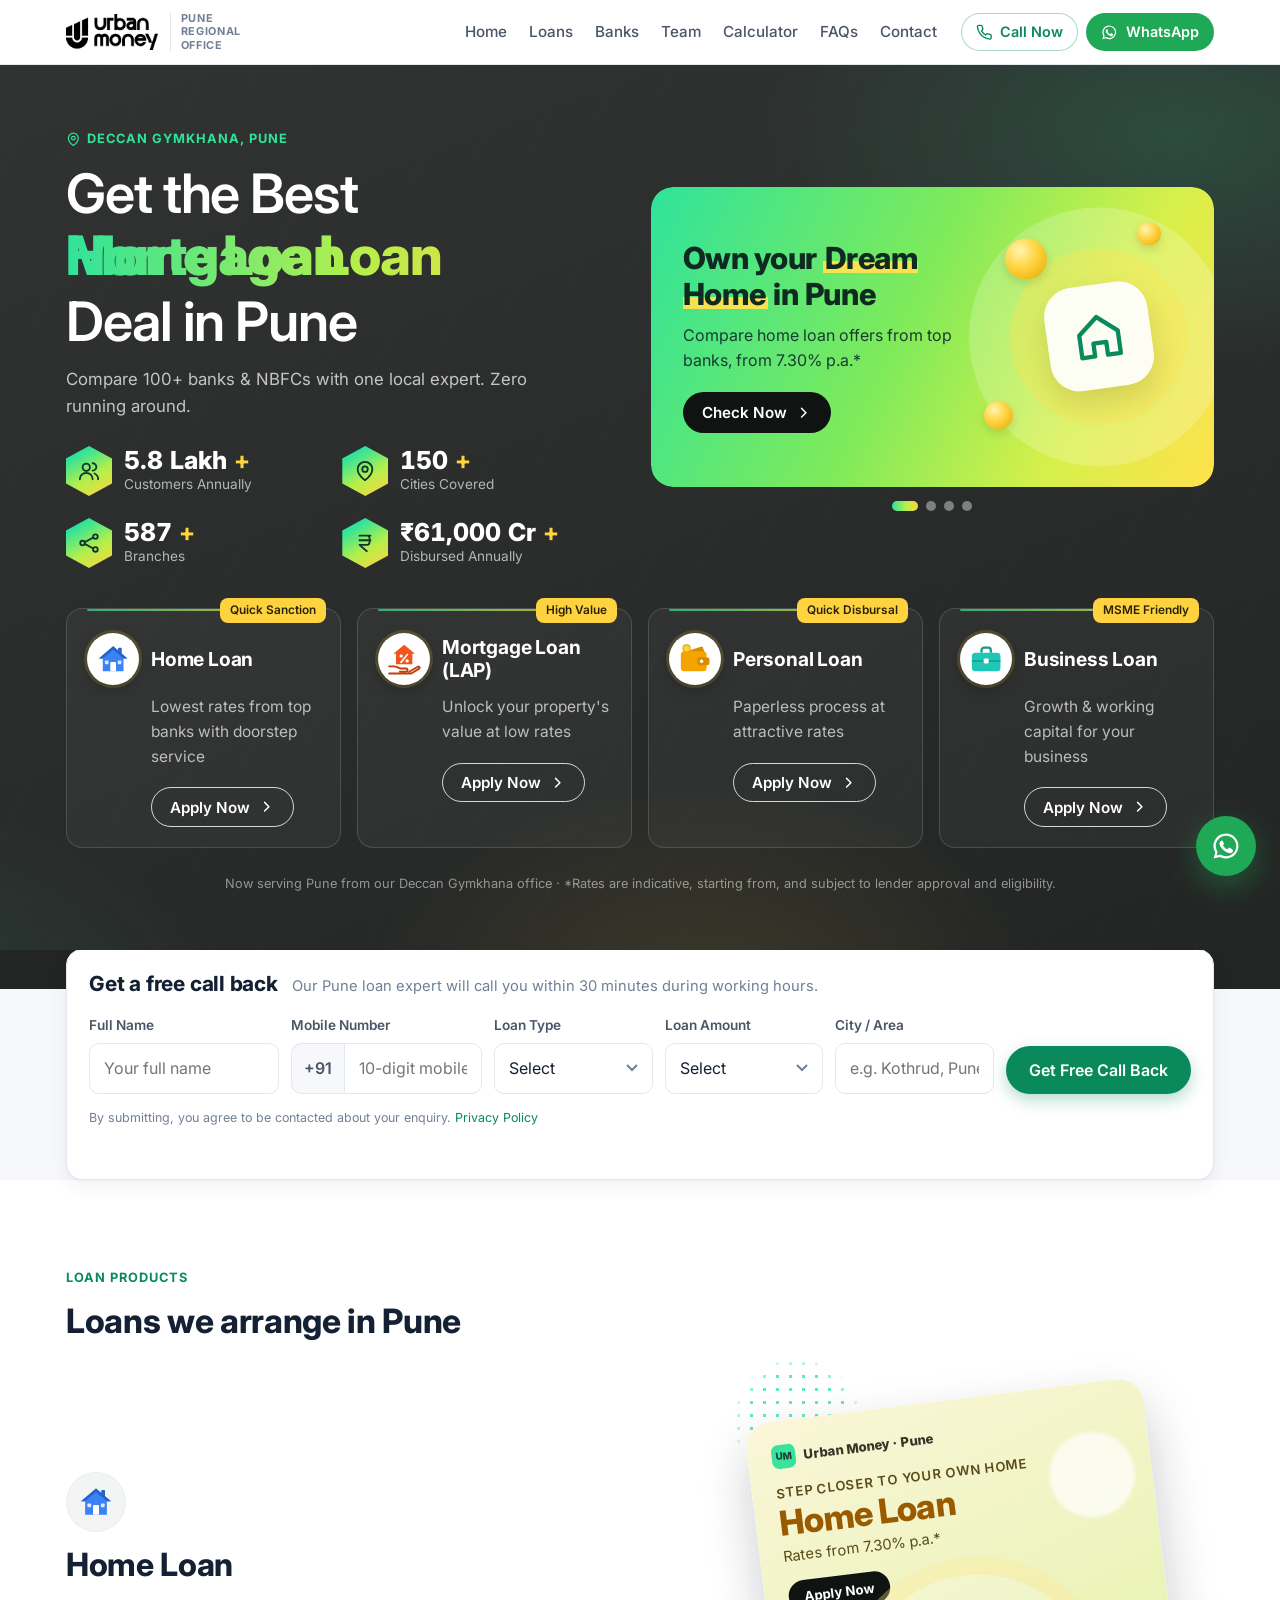
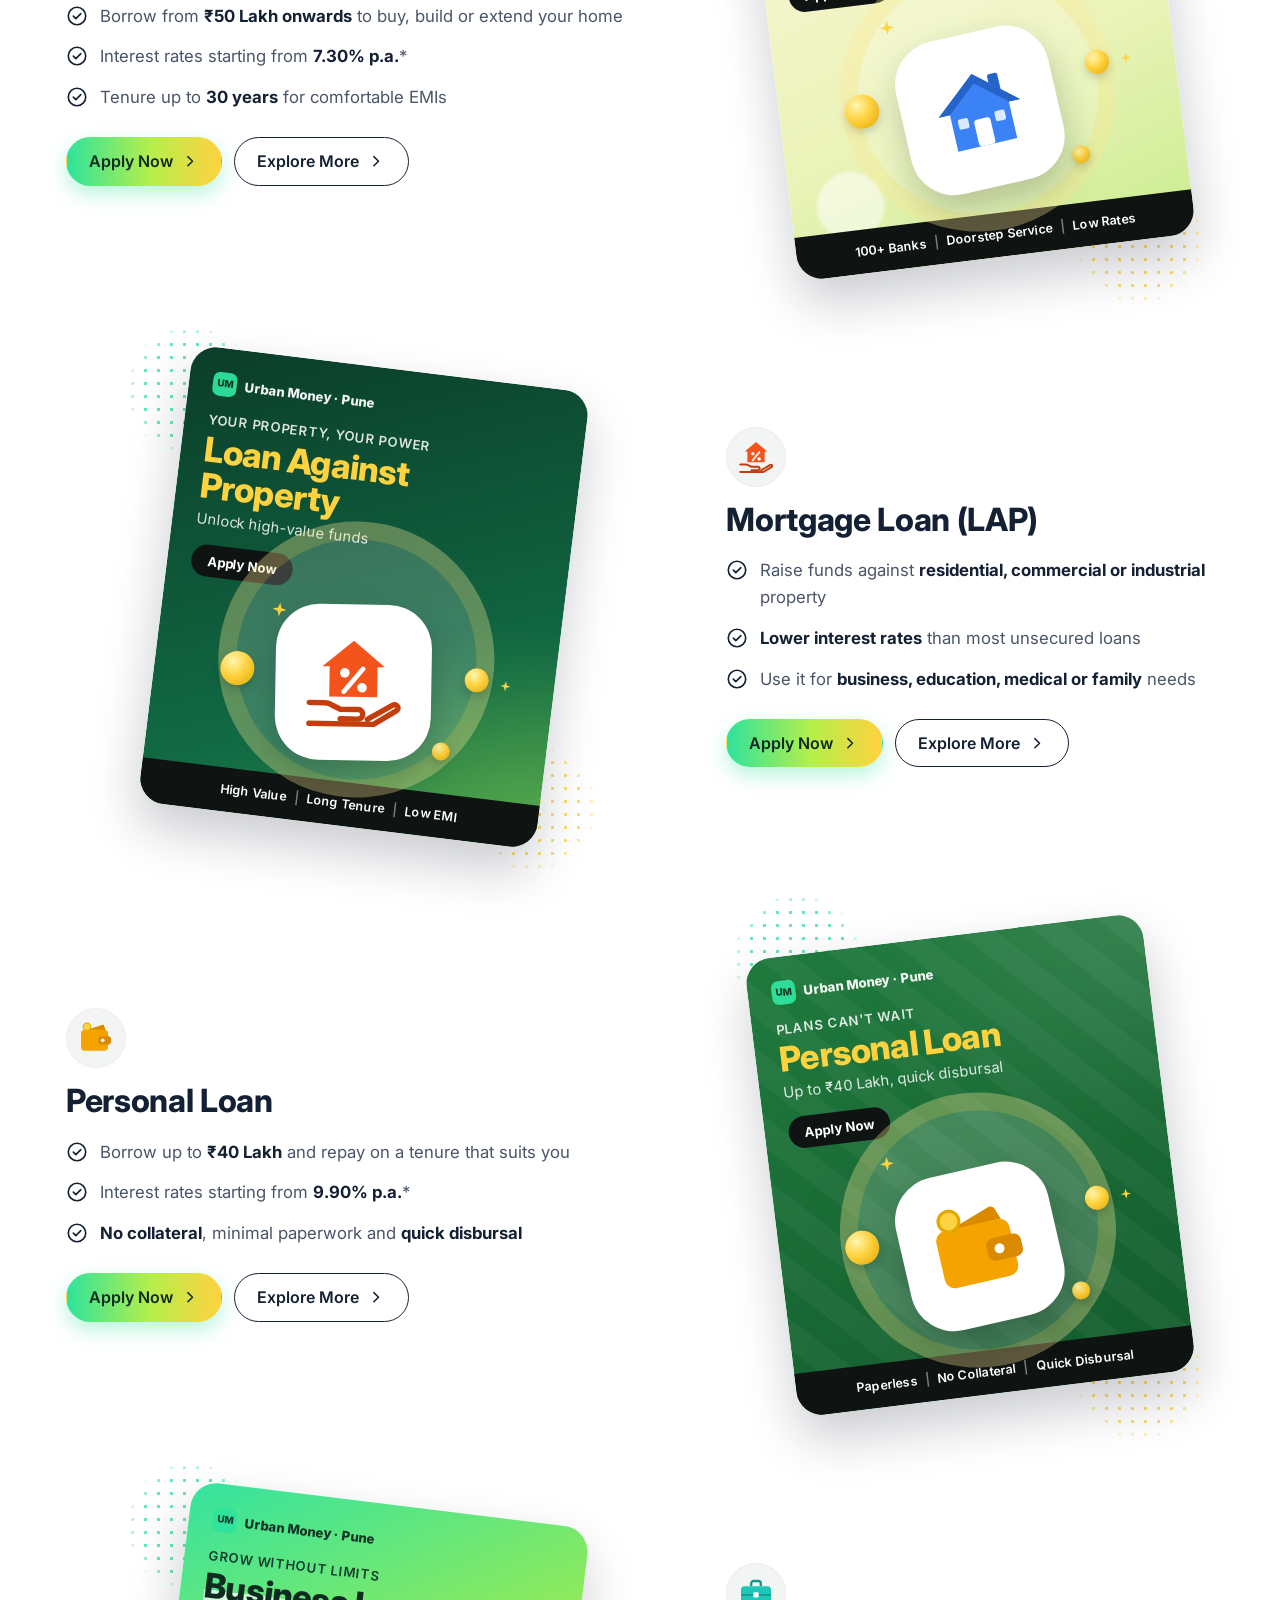
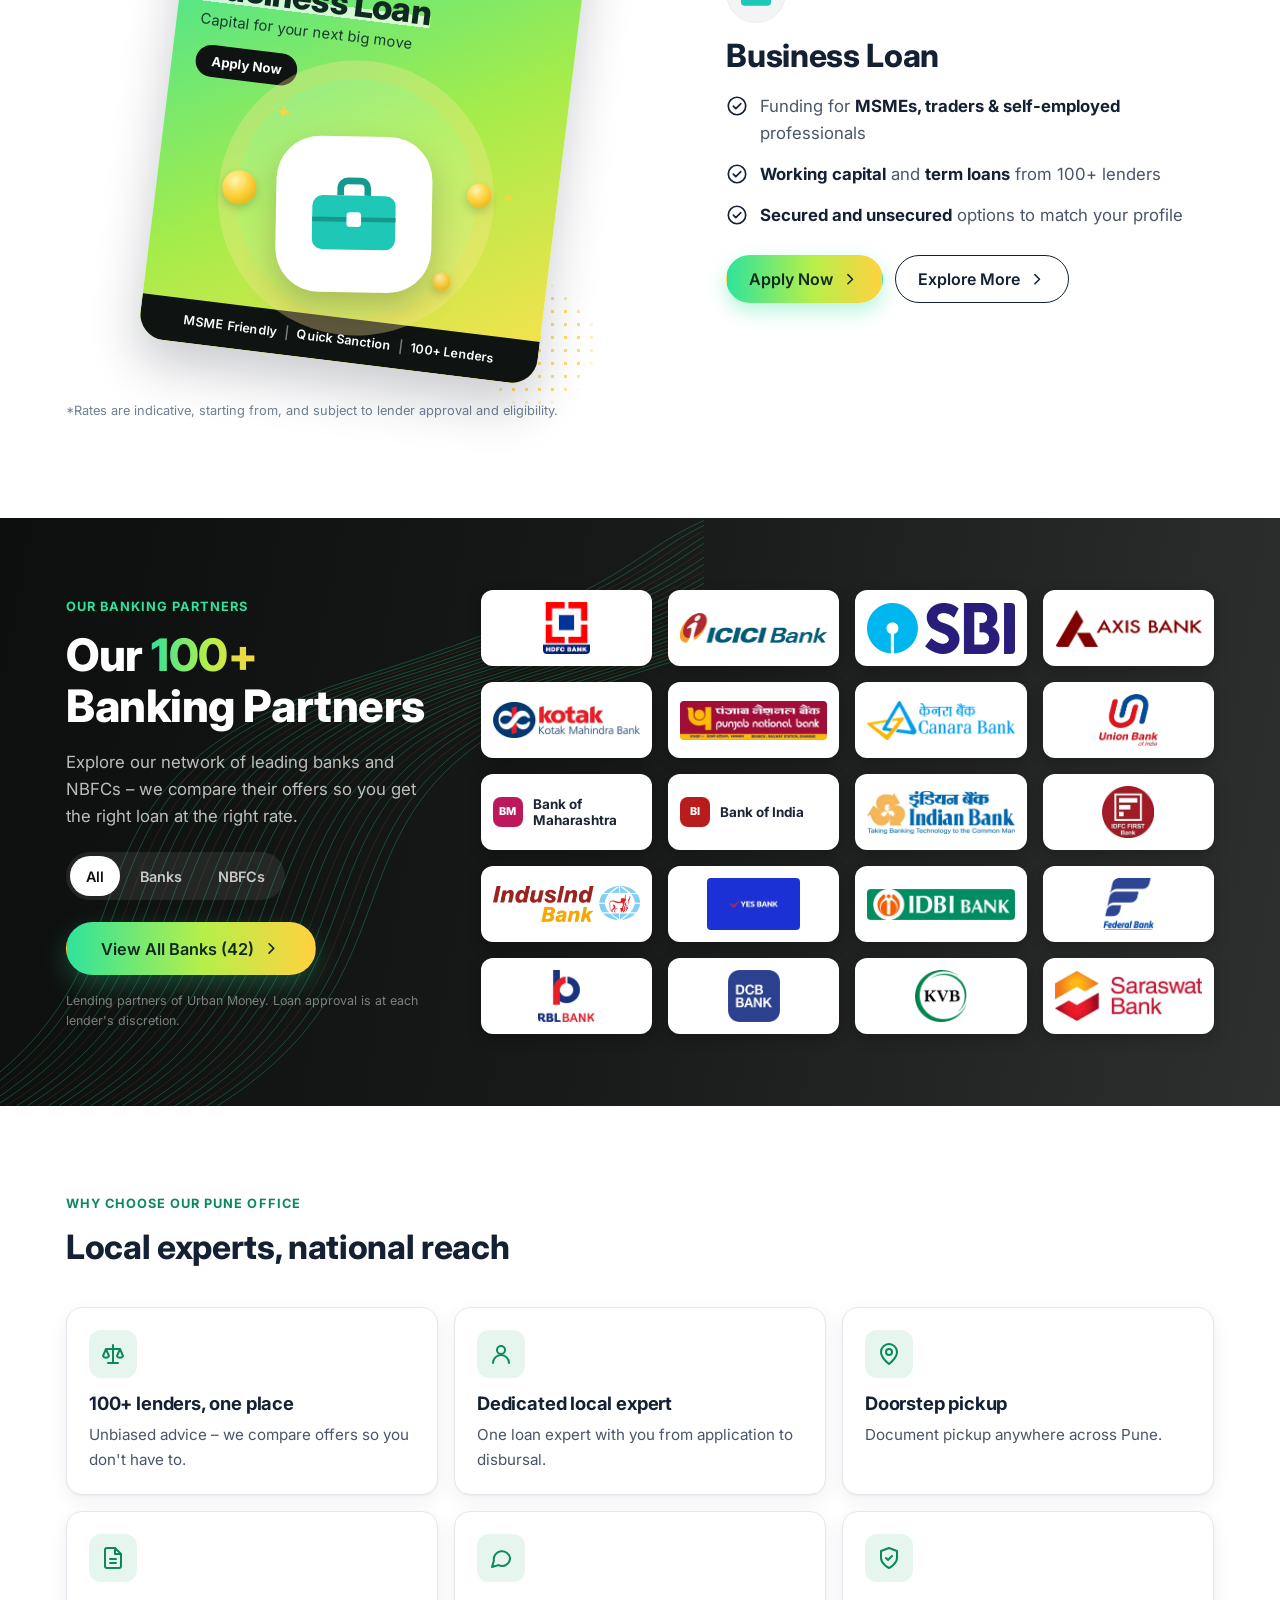
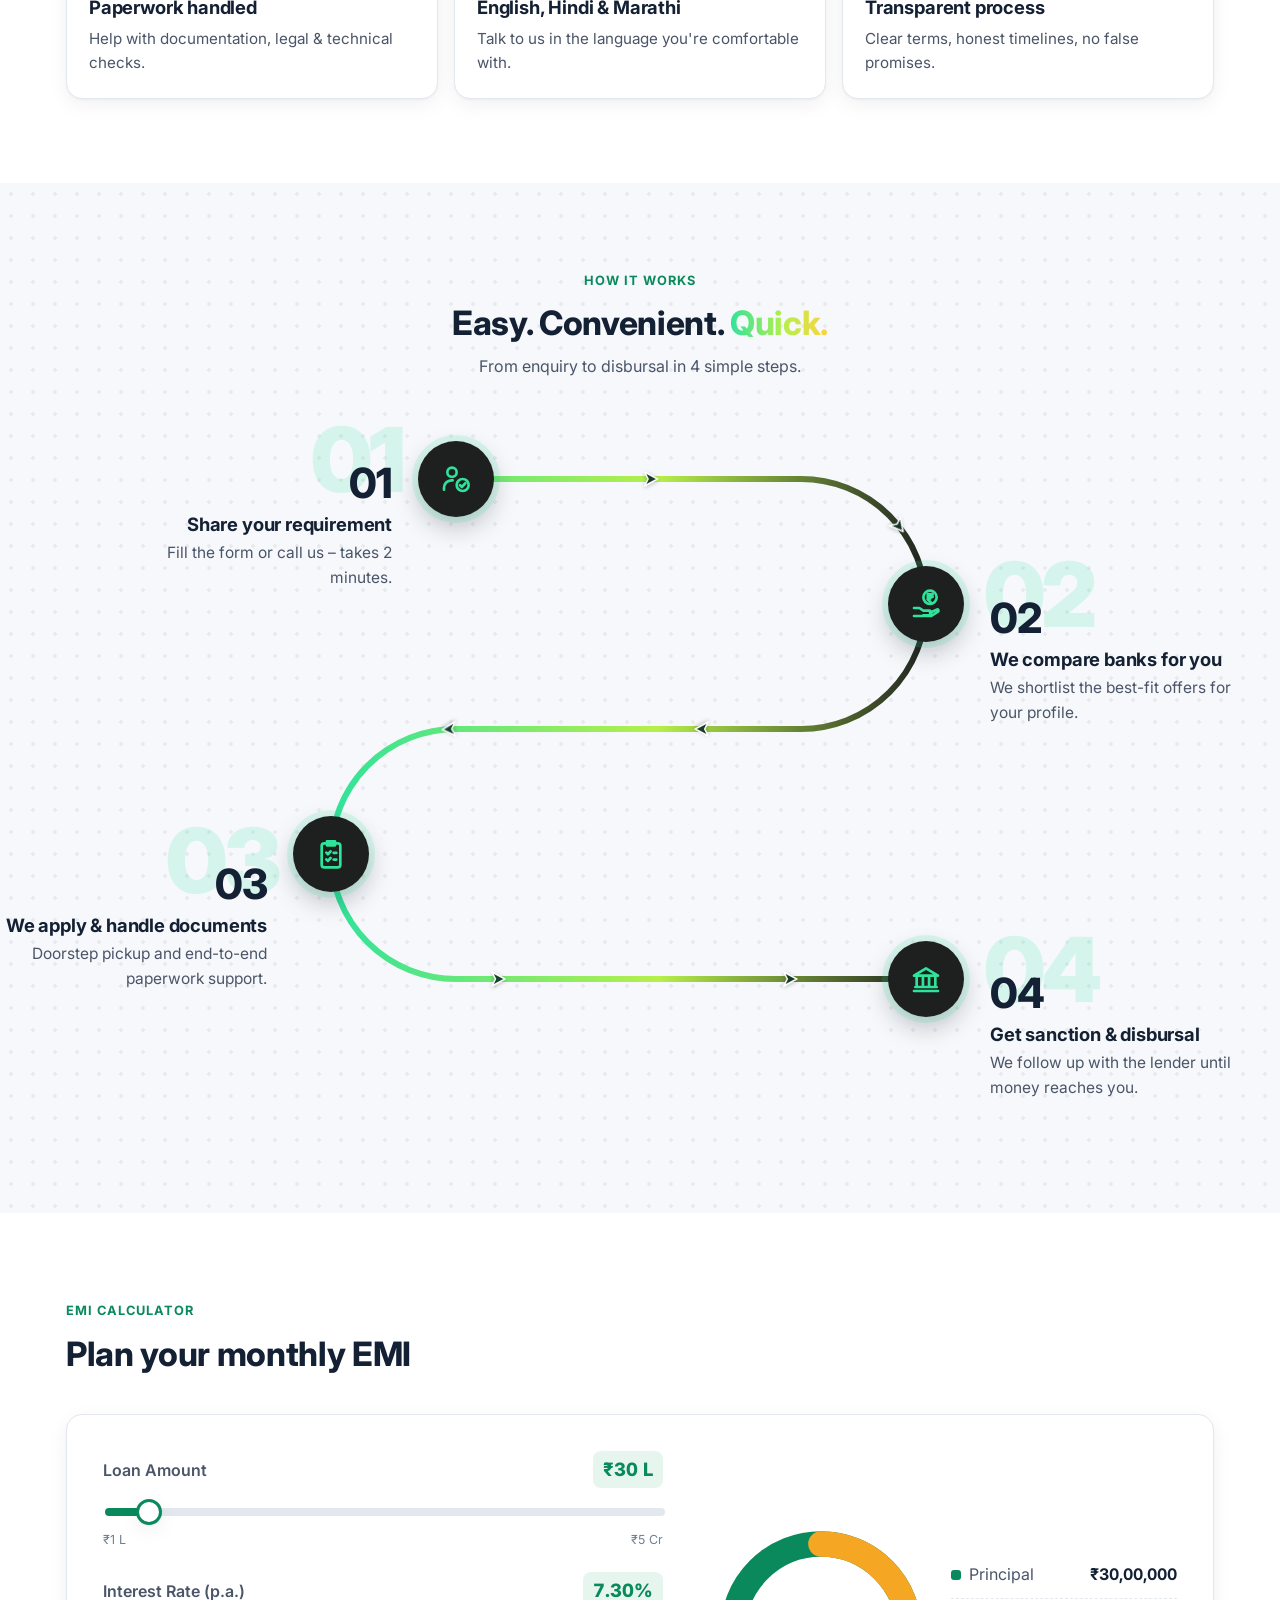
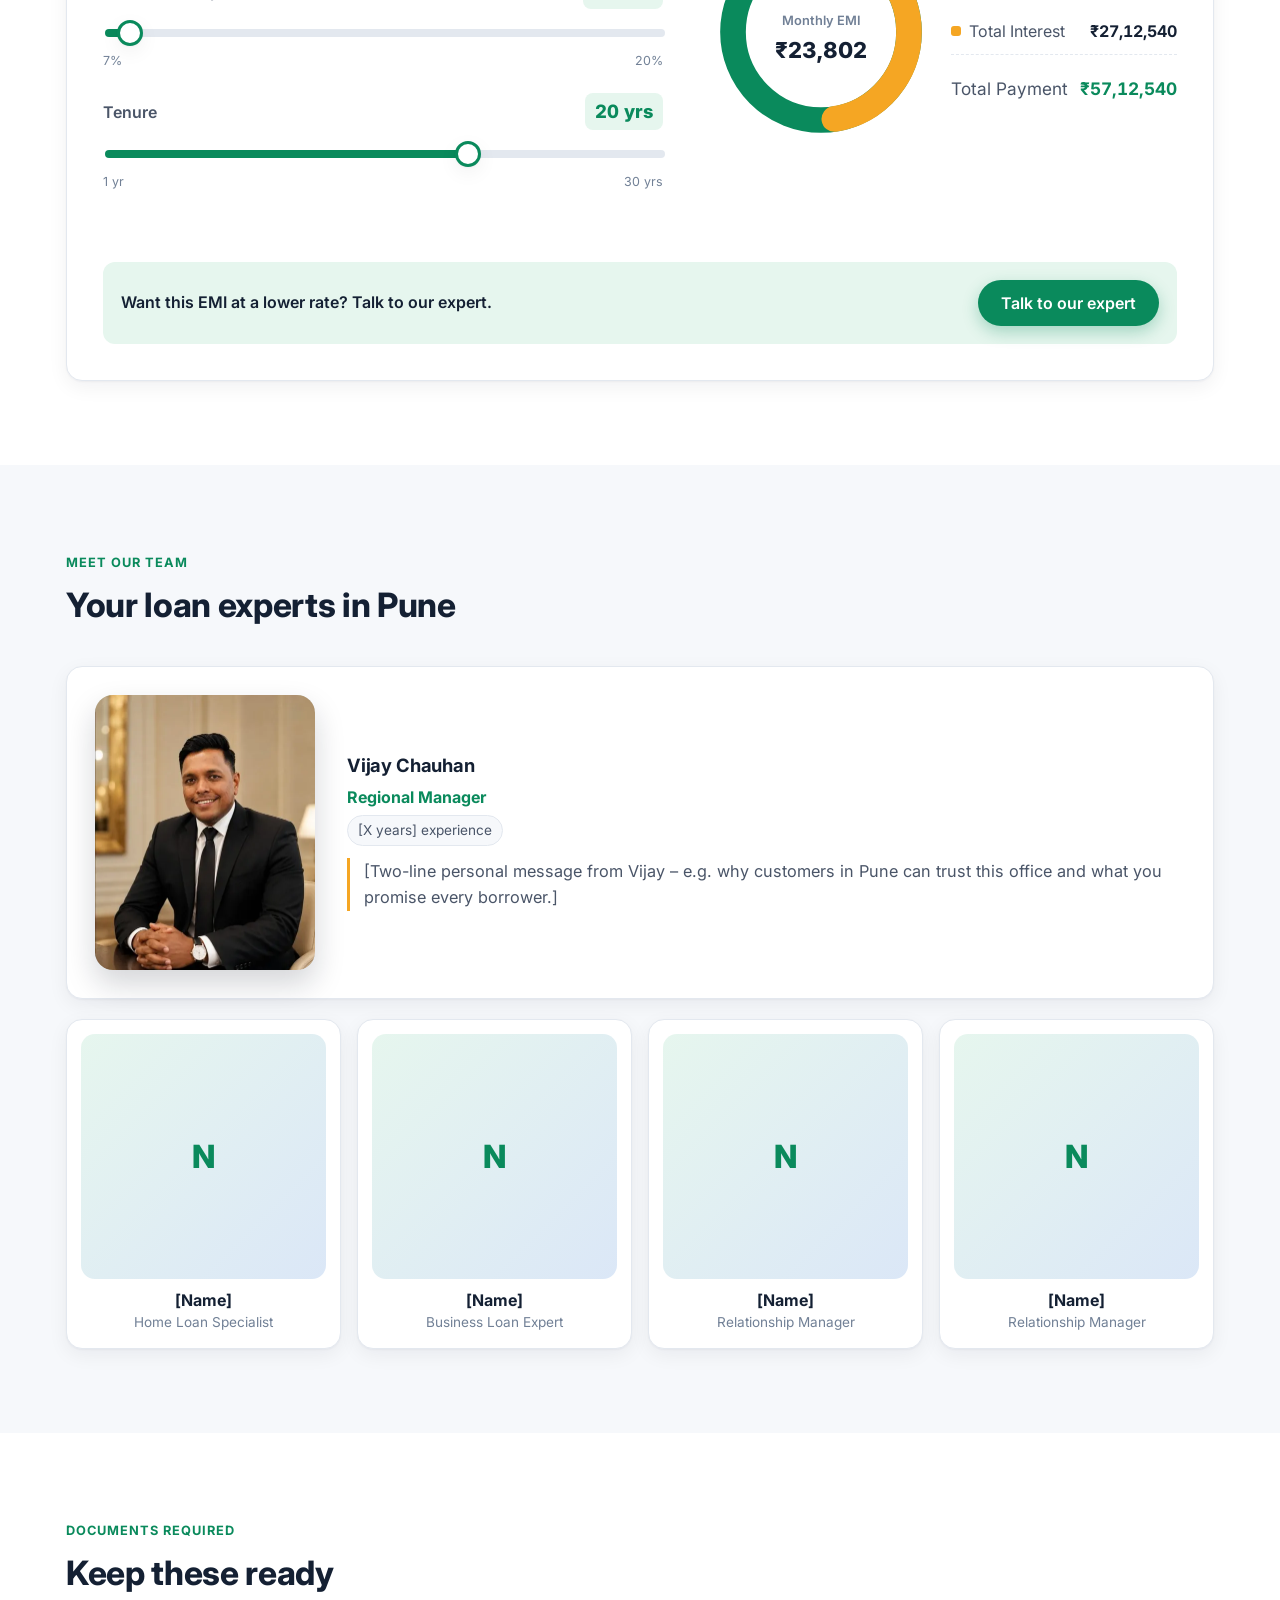
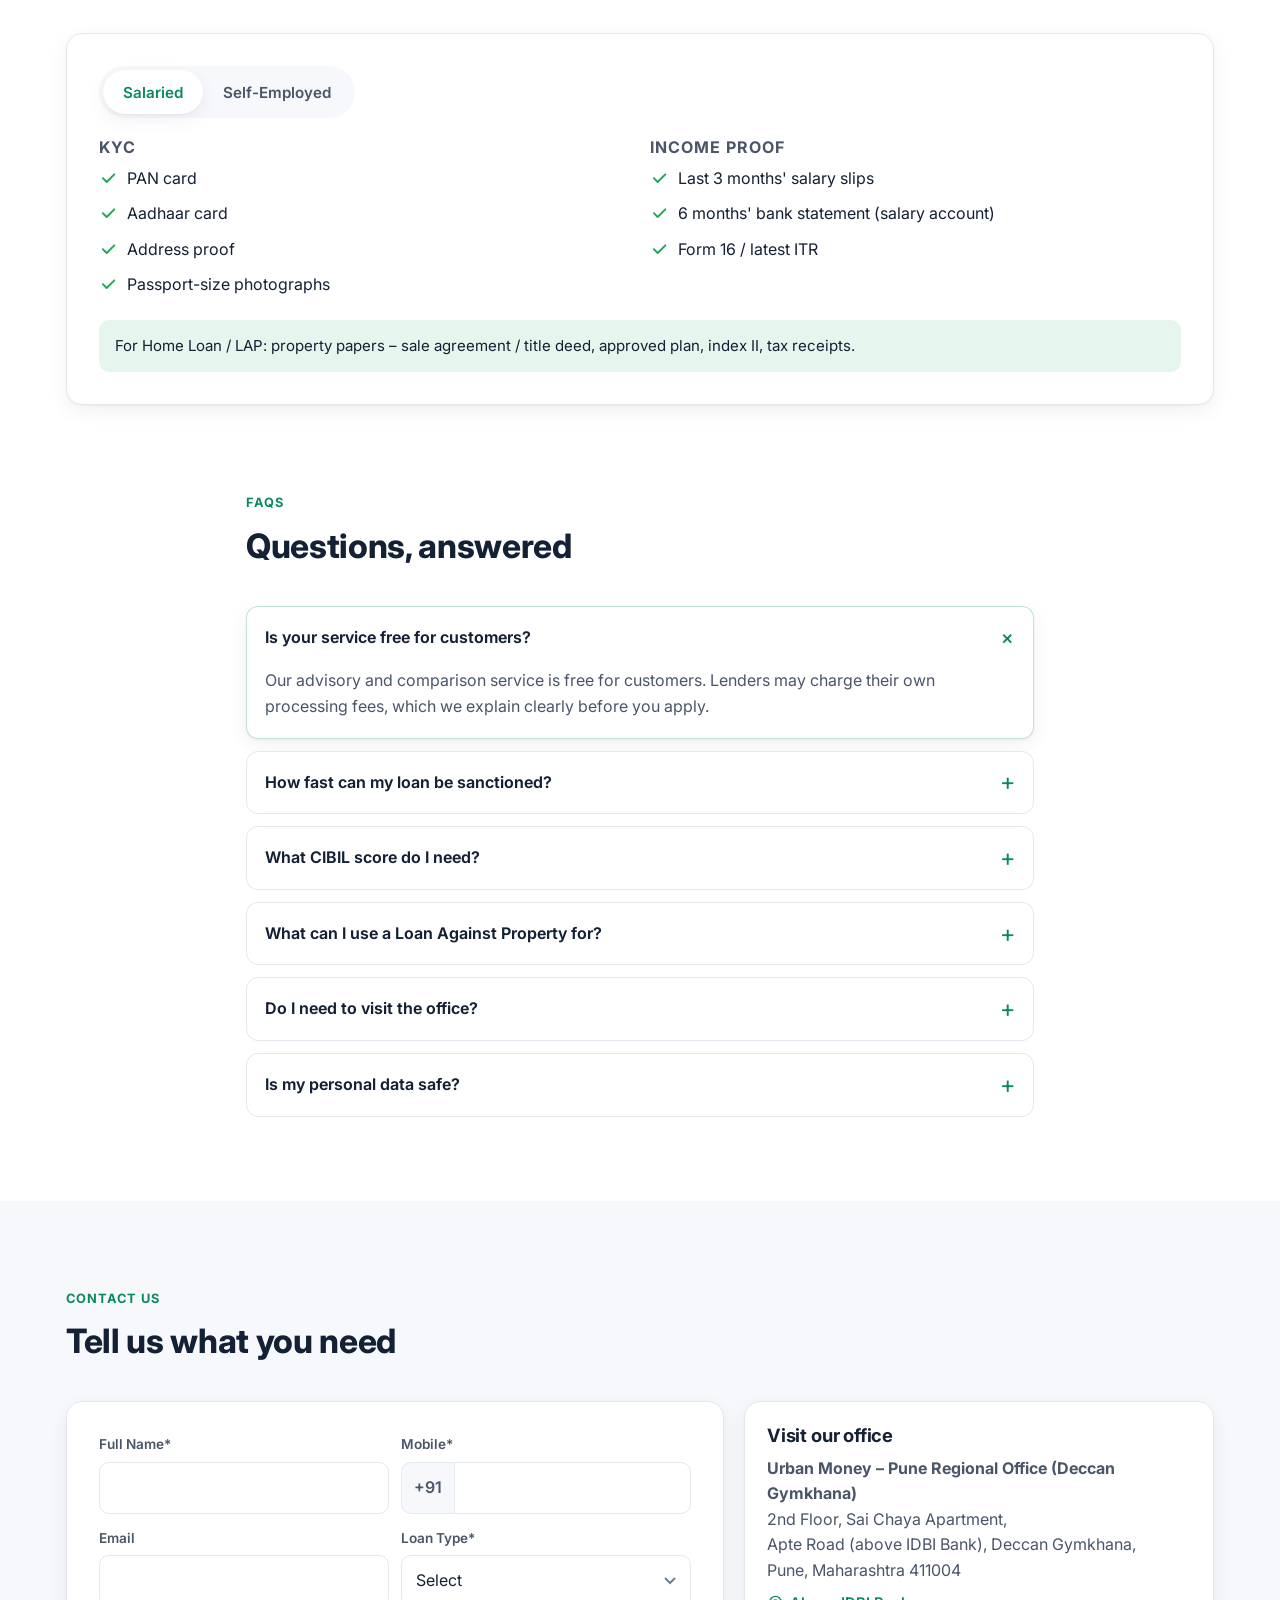
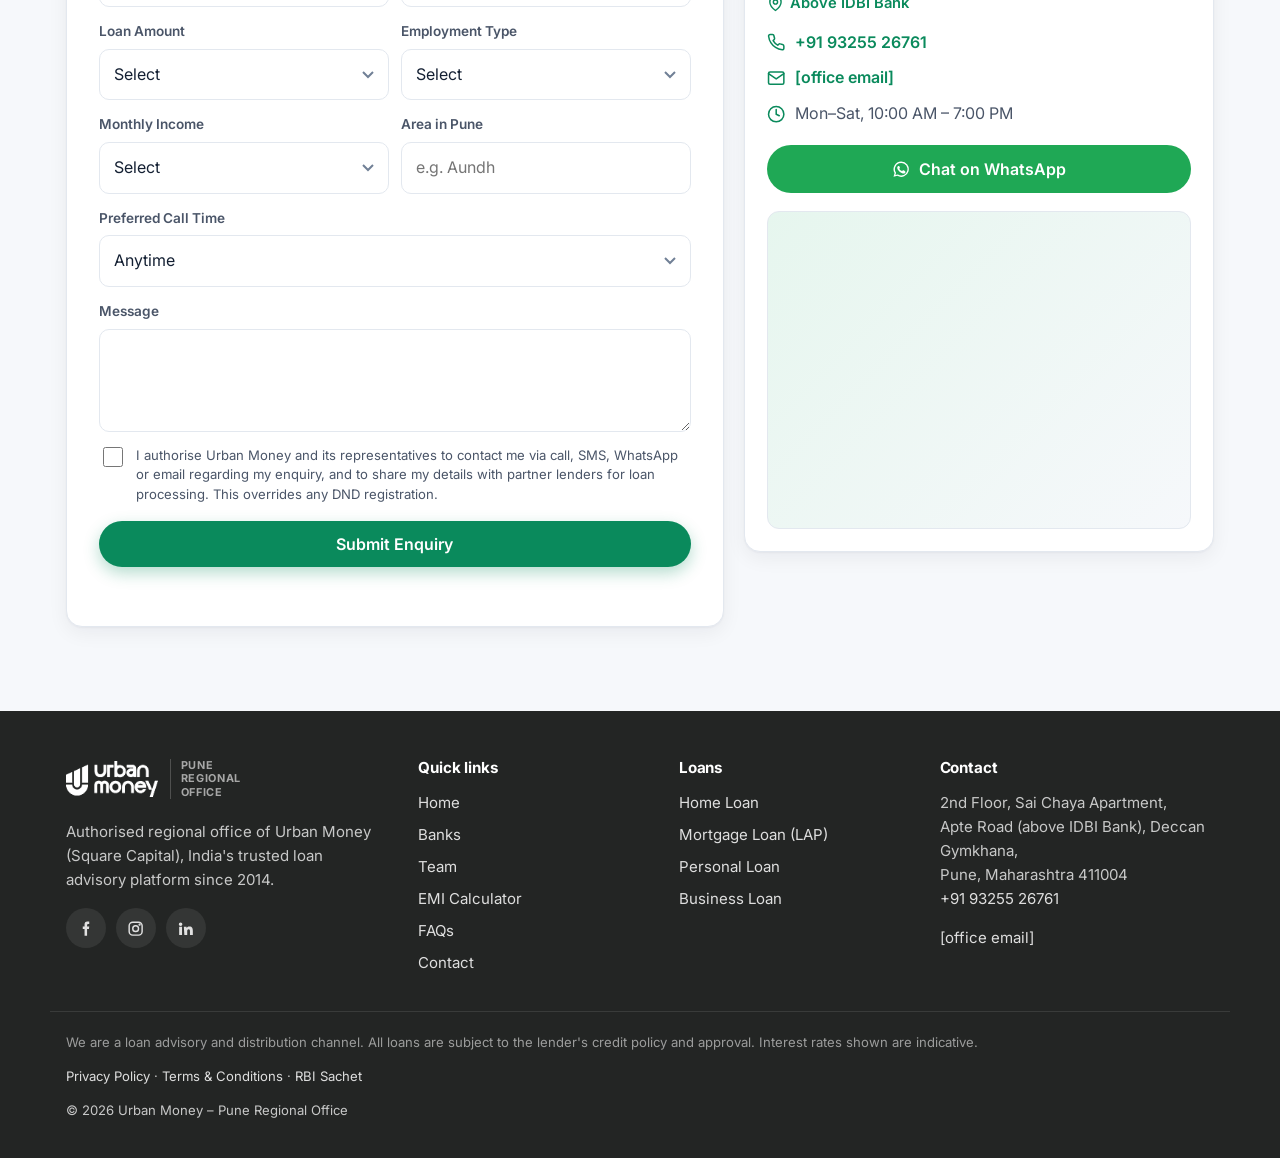
==== commit c82fe48e: "Update loan rates and lender listings Co-authored-by: Copilot <223556219+Copilot@users.noreply.githu" ====
--- a/index.html
+++ b/index.html
@@ -236,7 +236,7 @@
             </div>
             <div class="range">
               <div class="range__top"><label for="emi-rate">Interest Rate (p.a.)</label><output id="emi-rate-out"></output></div>
-              <input type="range" id="emi-rate" min="7" max="20" step="0.05" value="7.5">
+              <input type="range" id="emi-rate" min="7" max="20" step="0.05" value="7.3">
               <div class="range__ends"><span>7%</span><span>20%</span></div>
             </div>
             <div class="range">
@@ -461,6 +461,6 @@
     </defs>
   </svg>
 
-  <script src="js/app.min.js?v=3341dd9a" defer></script>
+  <script src="js/app.min.js?v=483dd991" defer></script>
 </body>
 </html>
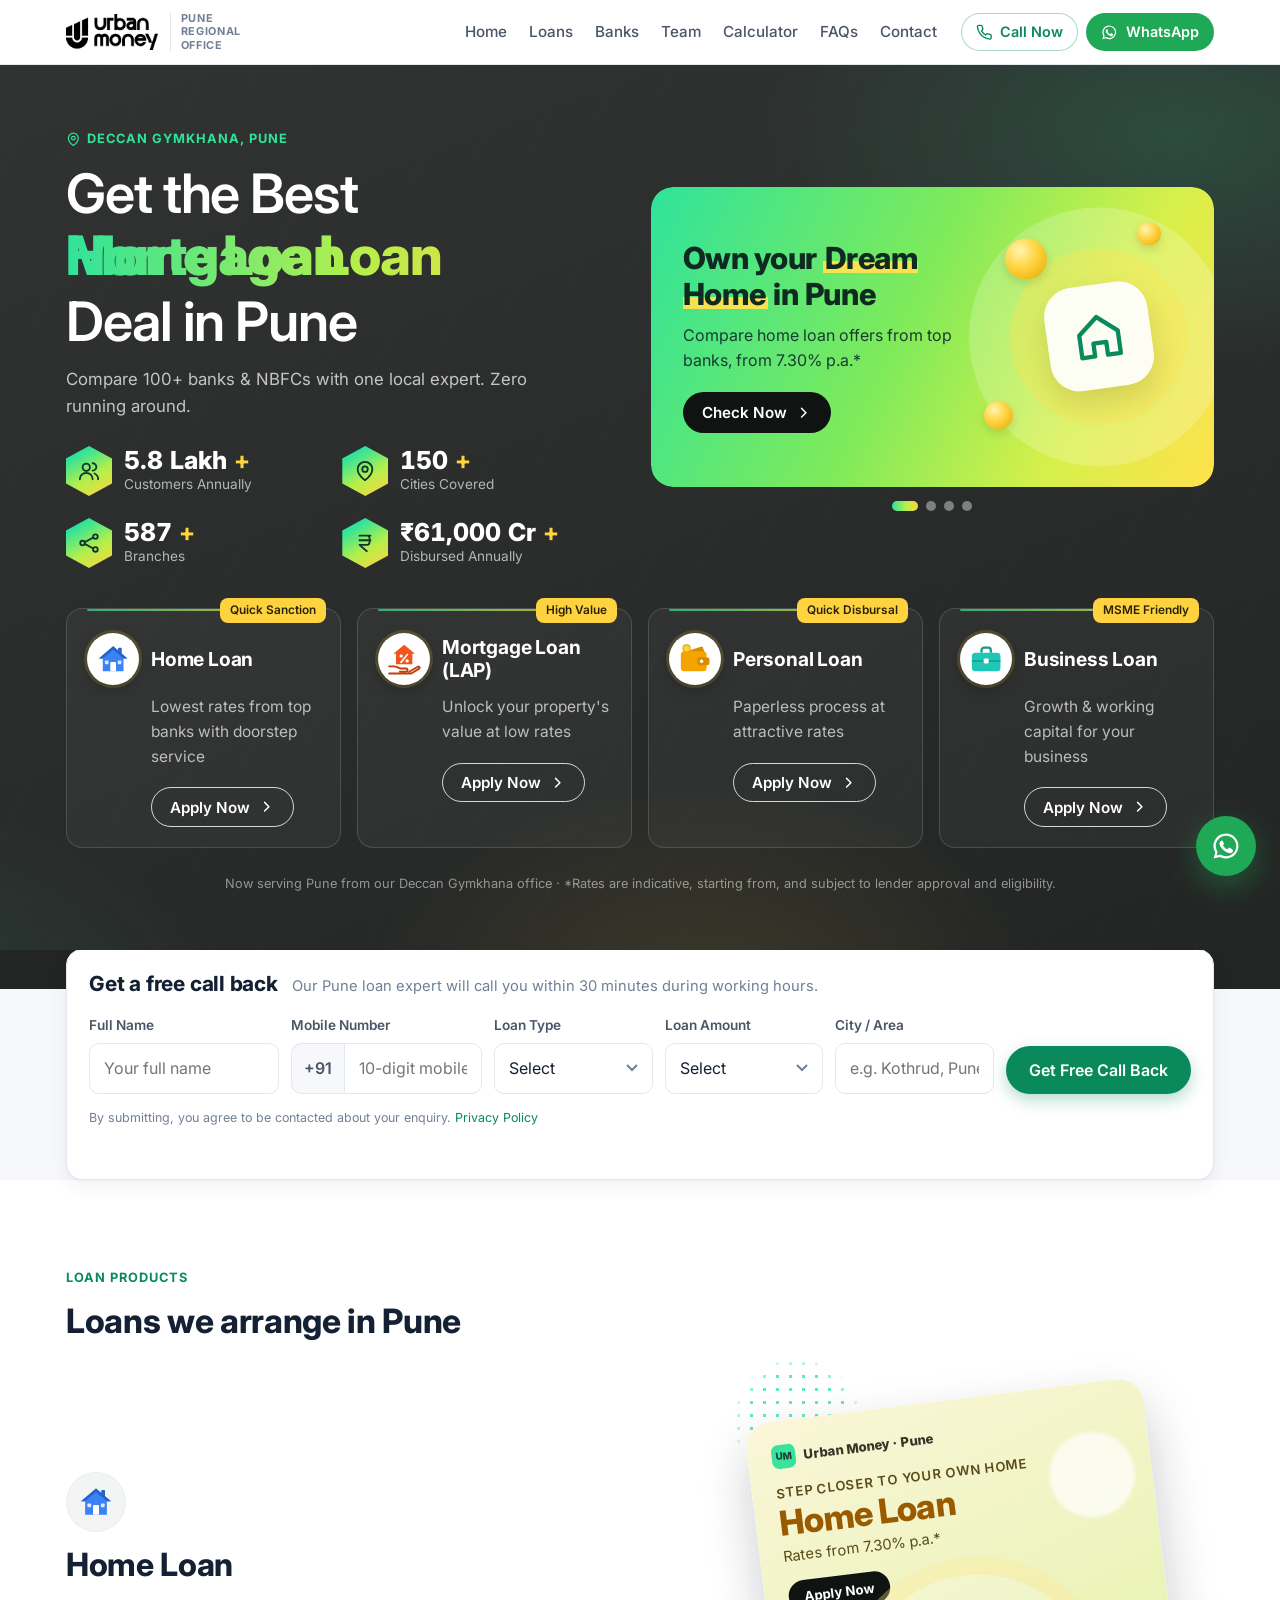
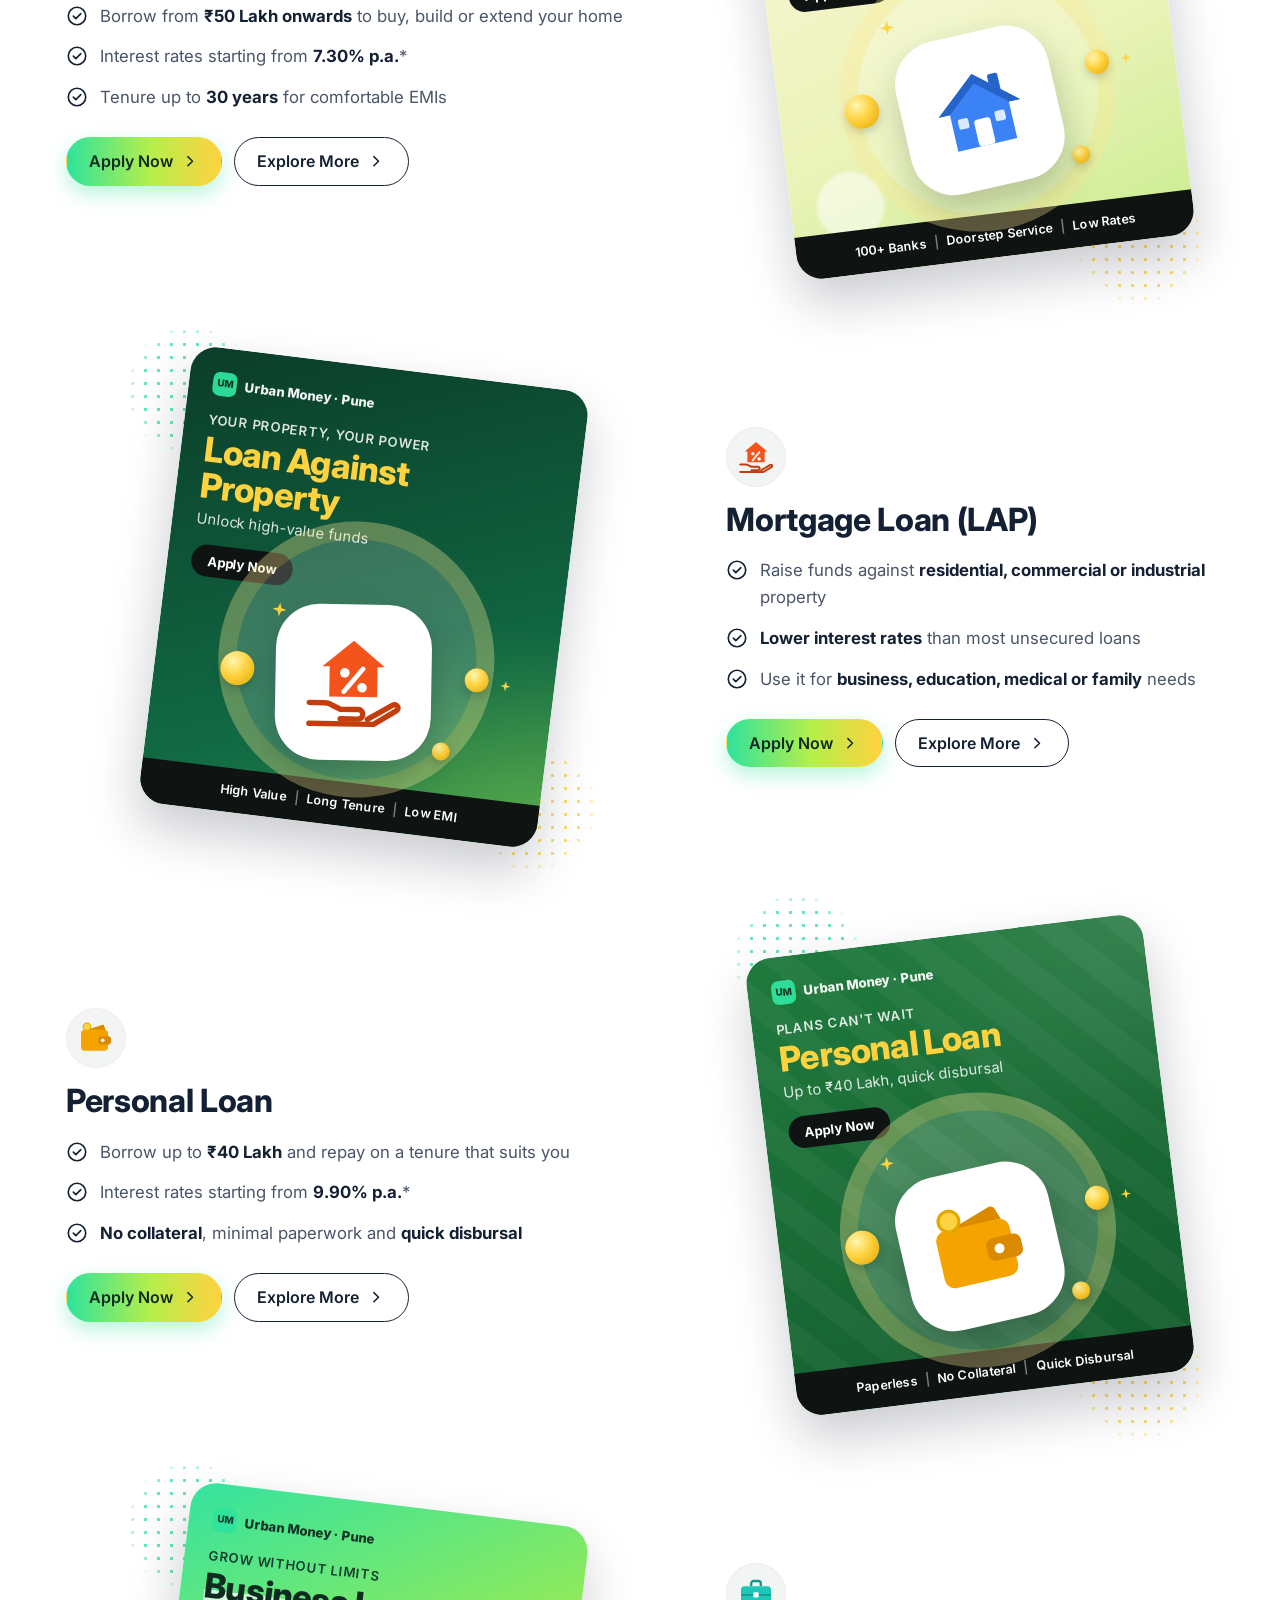
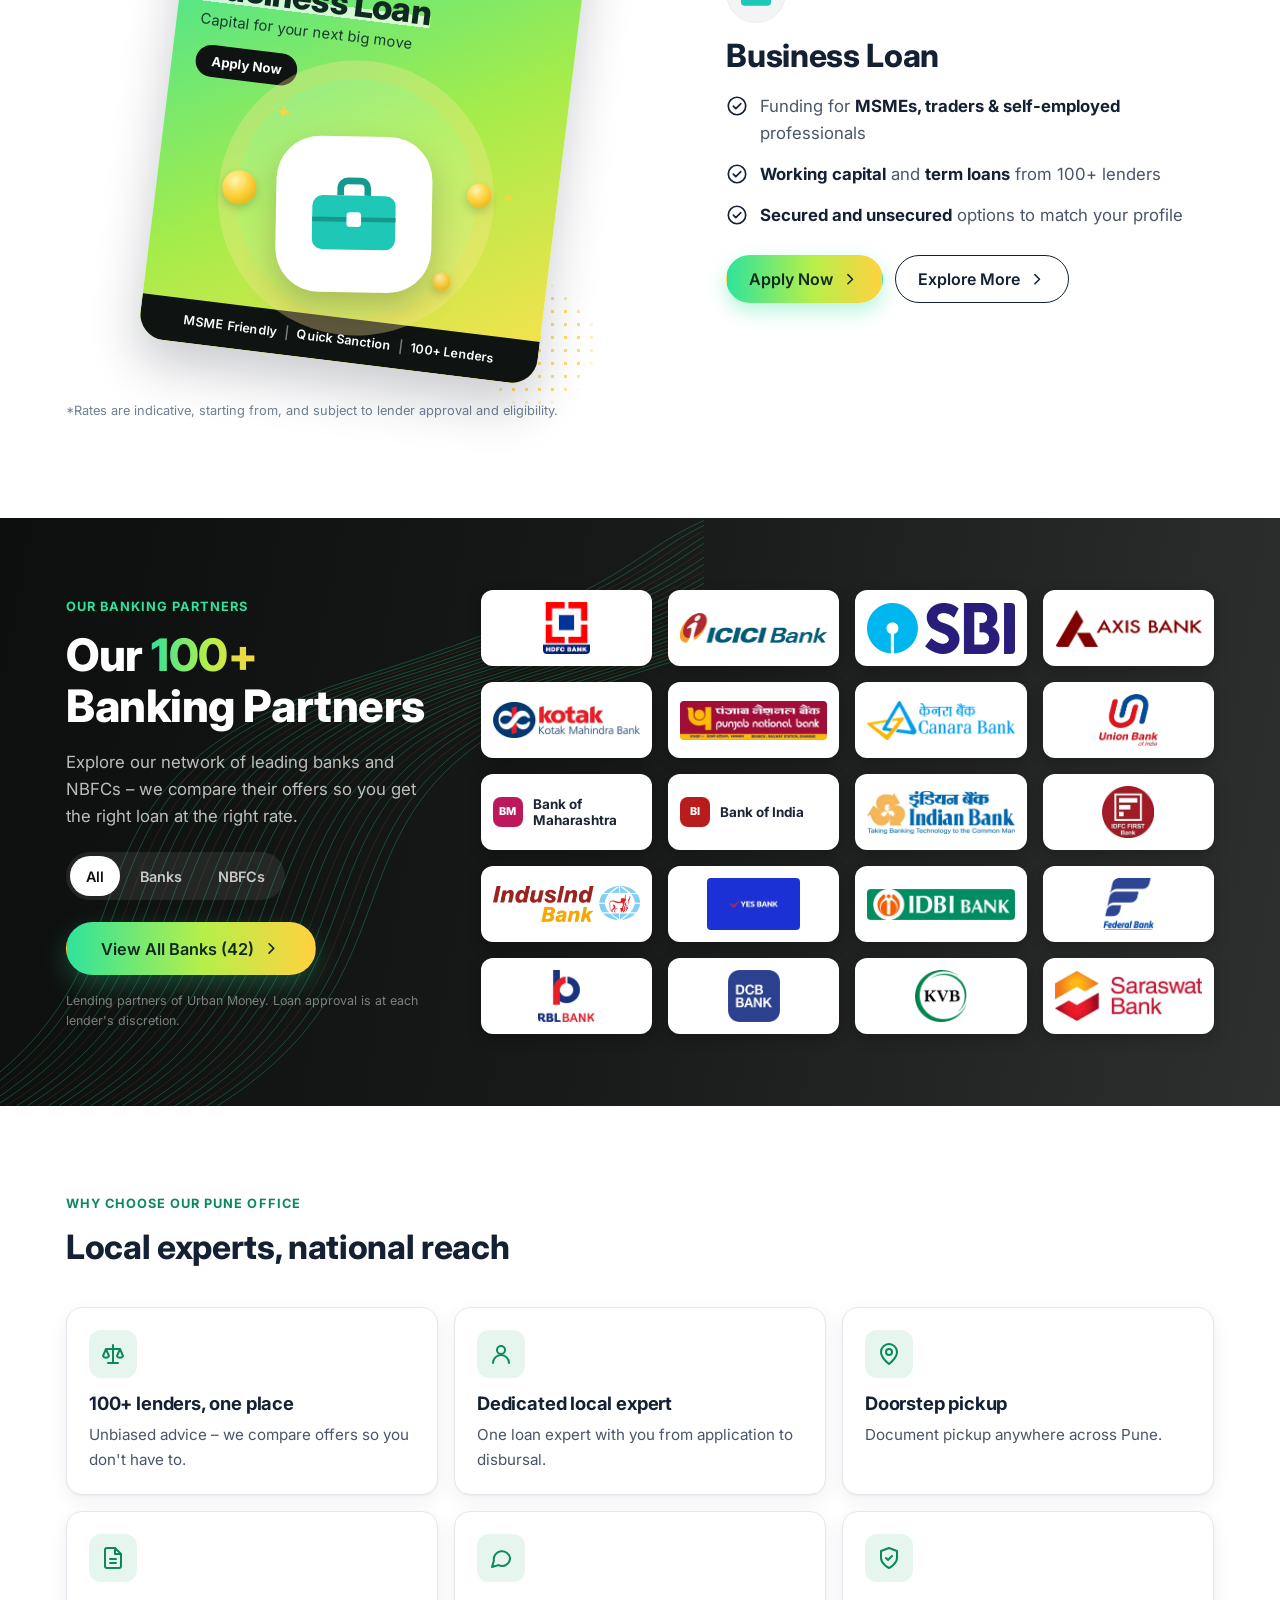
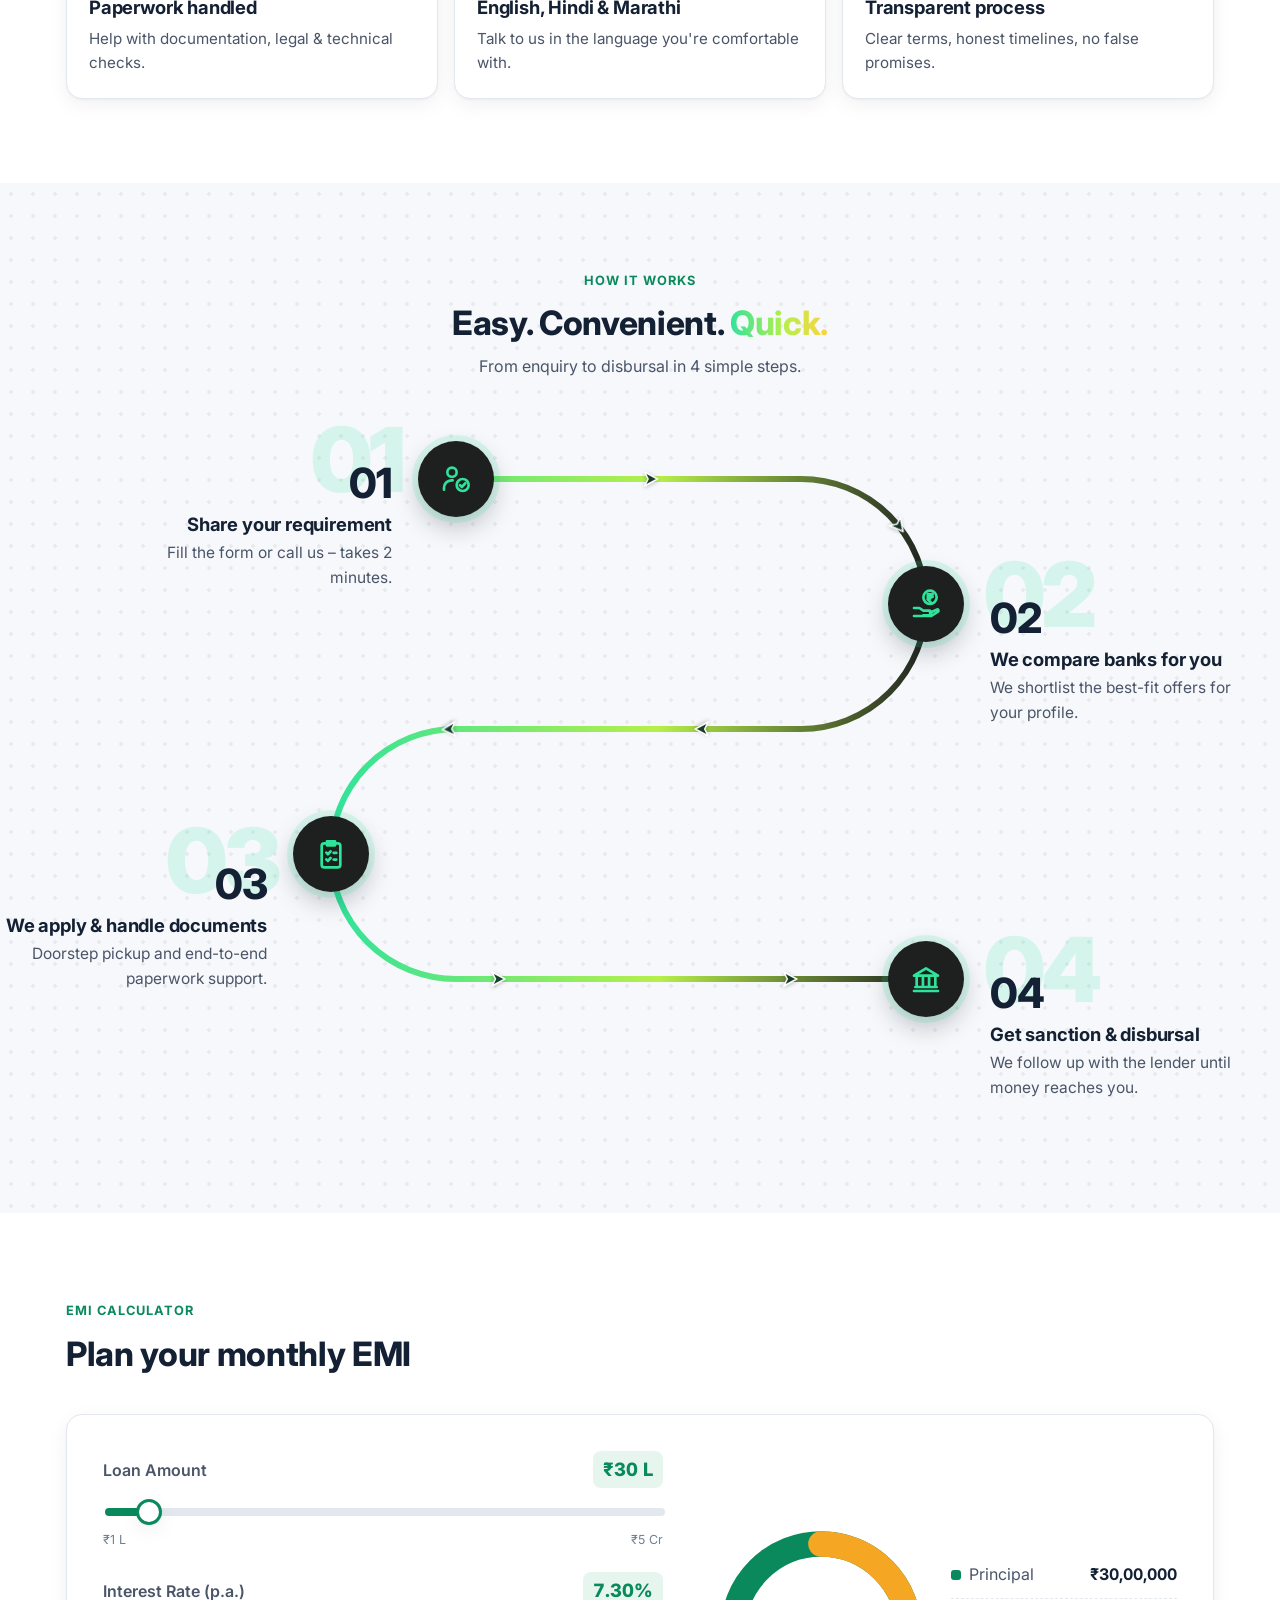
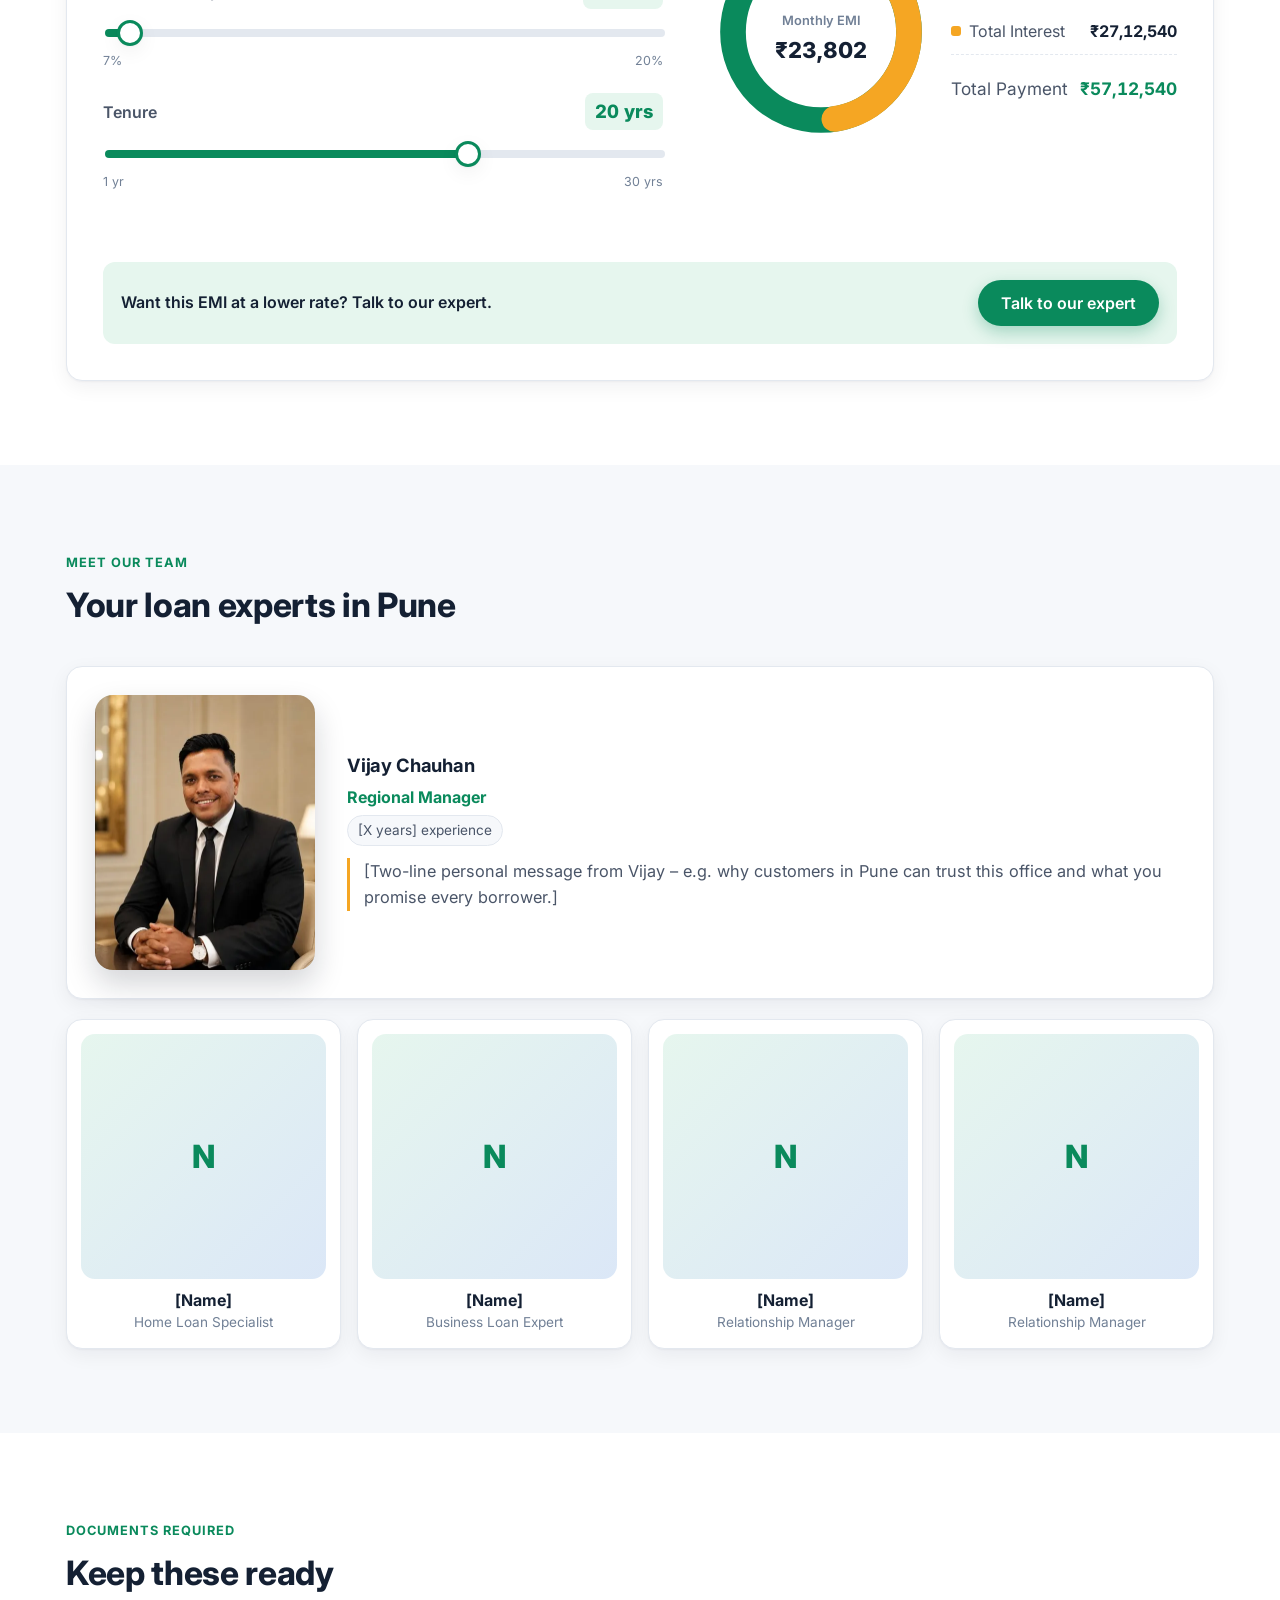
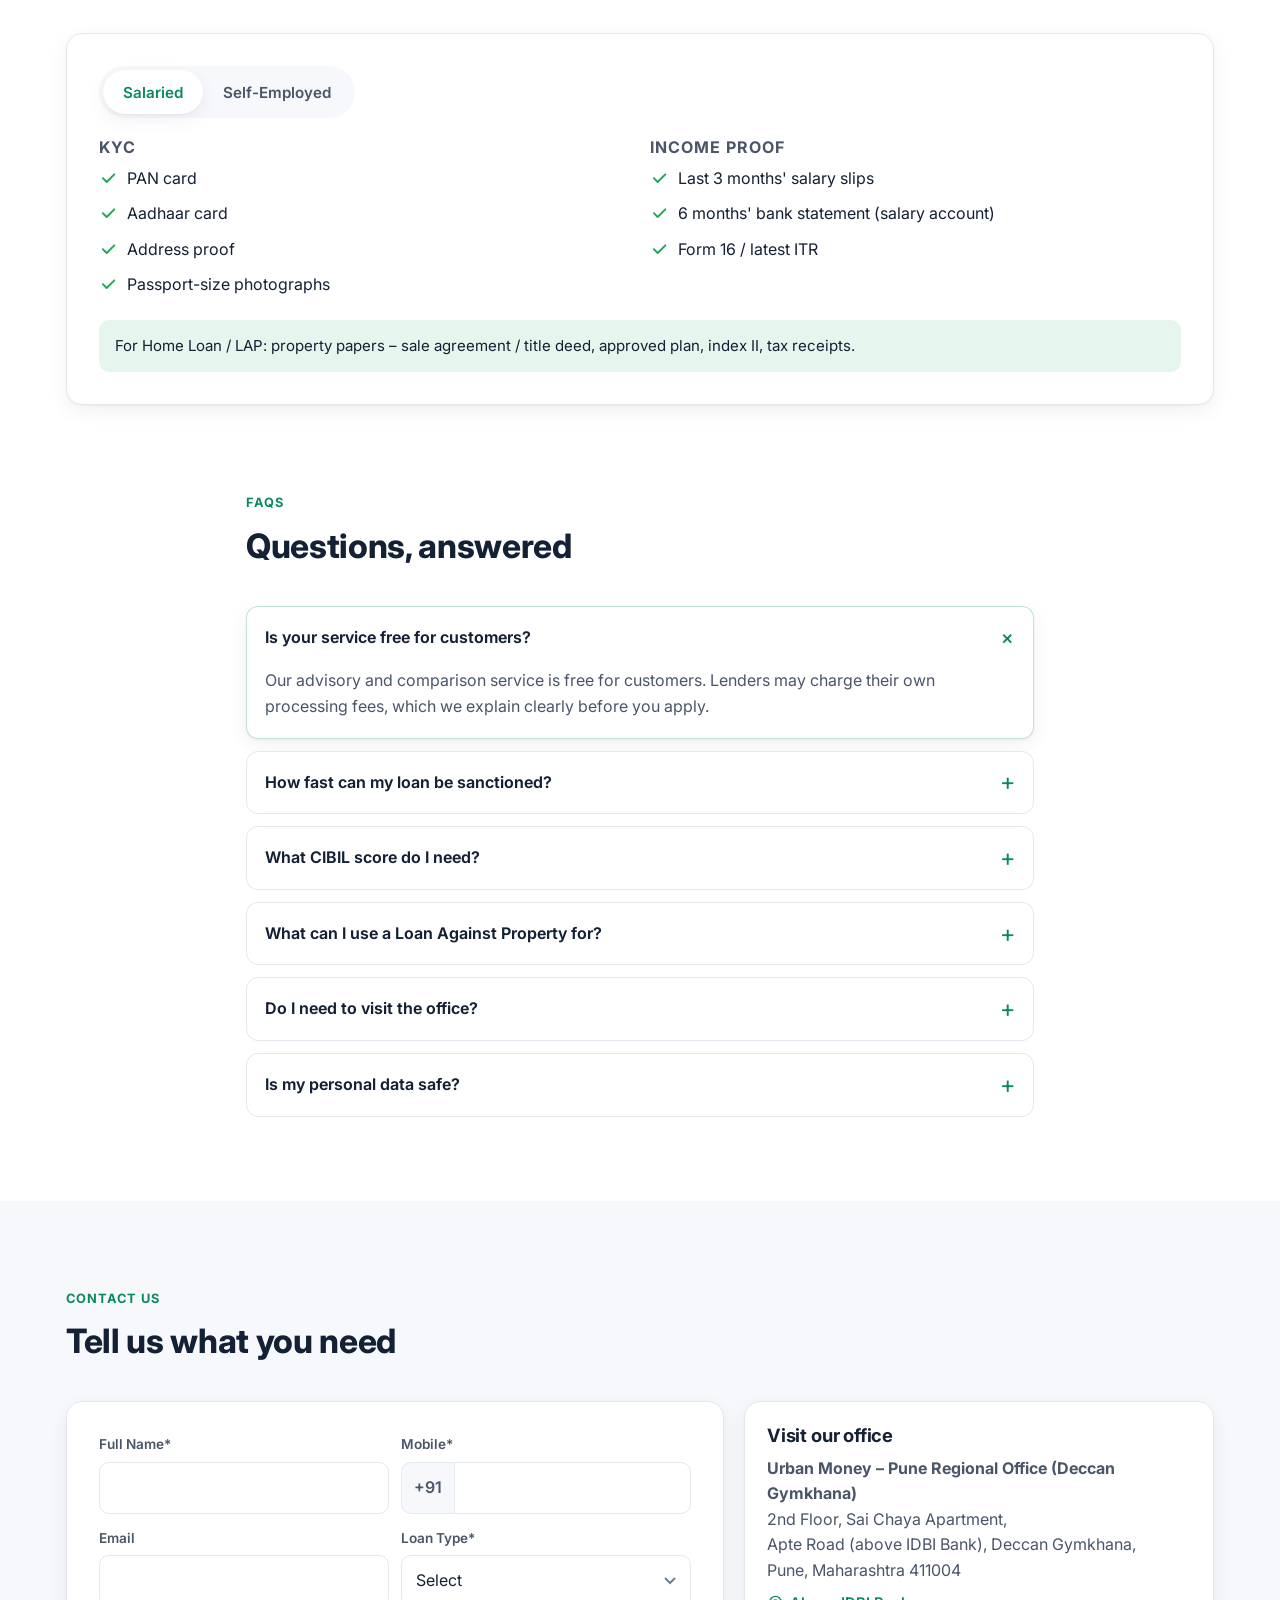
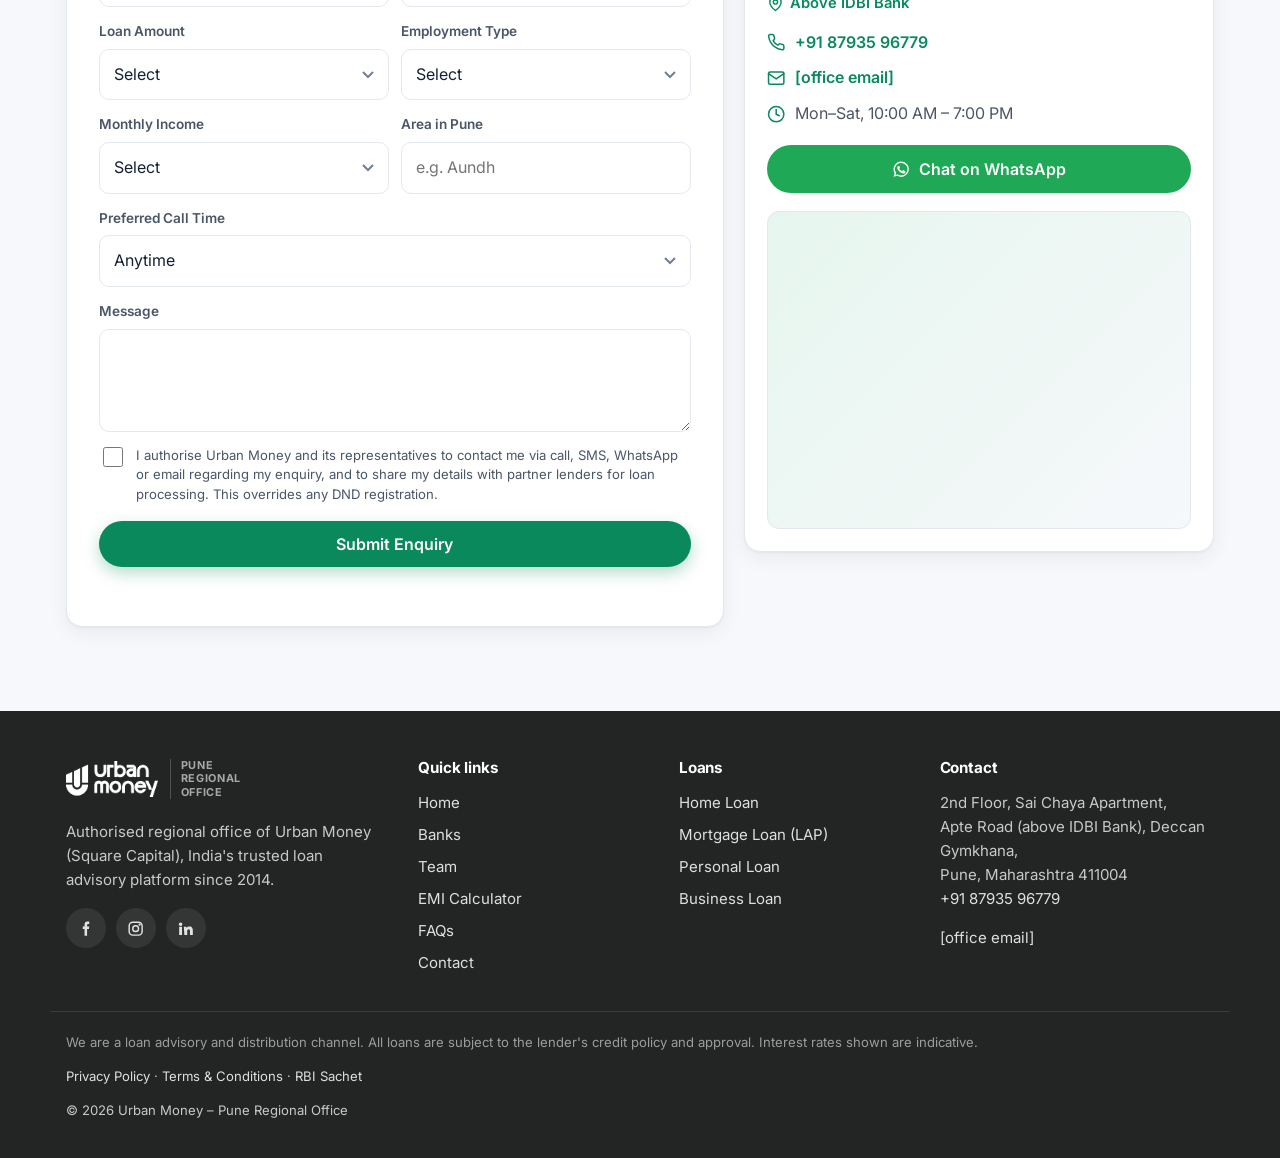
==== commit 16ecd21f: "Update business contact number Co-authored-by: Copilot <223556219+Copilot@users.noreply.github.com>" ====
--- a/index.html
+++ b/index.html
@@ -4,7 +4,7 @@
   <meta charset="utf-8">
   <meta name="viewport" content="width=device-width, initial-scale=1">
   <title>Urban Money Pune | Home Loan, LAP &amp; Business Loan Experts – Deccan Gymkhana</title>
-  <meta name="description" content="Compare loans from 100+ banks with Urban Money's Pune office at Deccan Gymkhana. Home loan, loan against property, business &amp; personal loans. Call 93255 26761.">
+  <meta name="description" content="Compare loans from 100+ banks with Urban Money's Pune office at Deccan Gymkhana. Home loan, loan against property, business &amp; personal loans. Call 87935 96779.">
   <meta name="robots" content="index, follow, max-image-preview:large, max-snippet:-1, max-video-preview:-1">
   <meta name="author" content="Urban Money Pune">
   <meta name="geo.region" content="IN-MH">
@@ -61,7 +61,7 @@
     "image": "https://urbanmoney-two.vercel.app/assets/og-image.jpg",
     "logo": "https://urbanmoney-two.vercel.app/assets/icon-512.png",
     "@id": "https://urbanmoney-two.vercel.app/#organization",
-    "telephone": "+91-93255-26761",
+    "telephone": "+91-87935-96779",
     "priceRange": "Free consultation",
     "address": {
       "@type": "PostalAddress",
@@ -461,6 +461,6 @@
     </defs>
   </svg>
 
-  <script src="js/app.min.js?v=483dd991" defer></script>
+  <script src="js/app.min.js?v=35600ace" defer></script>
 </body>
 </html>
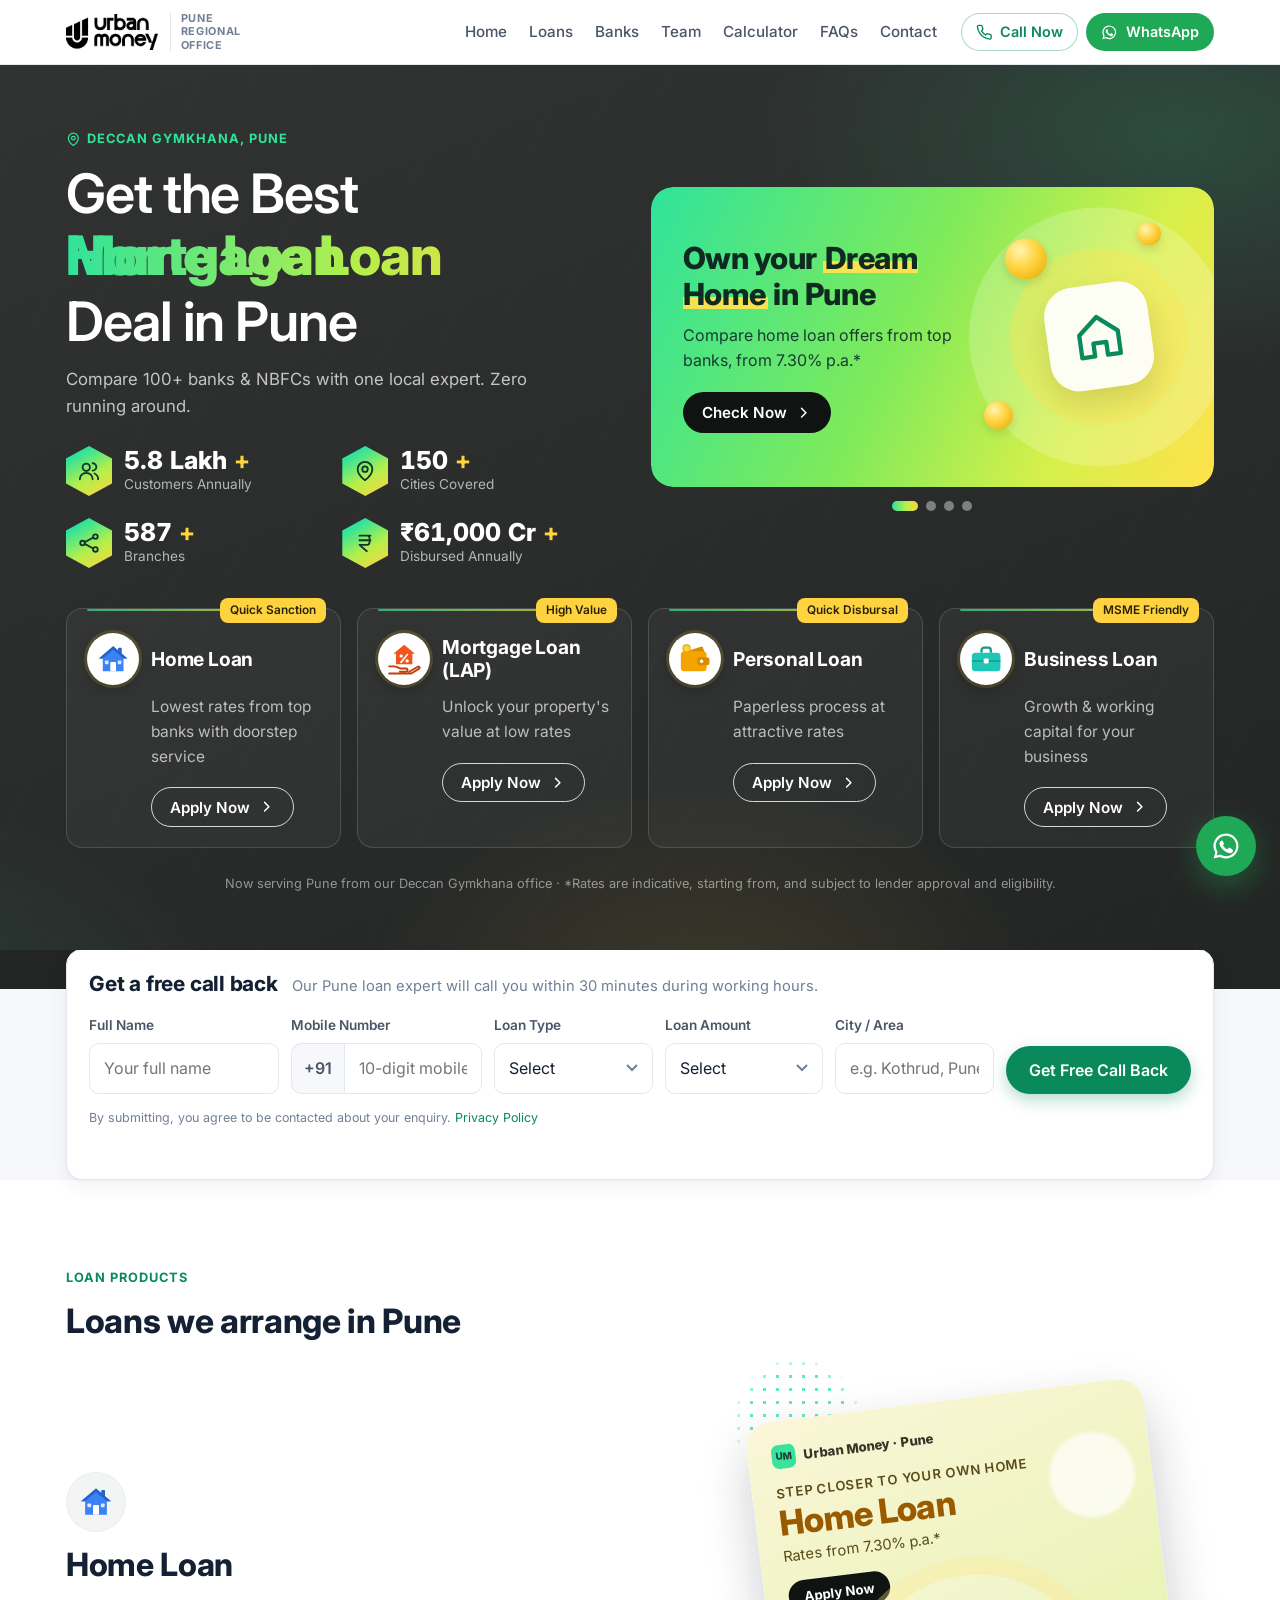
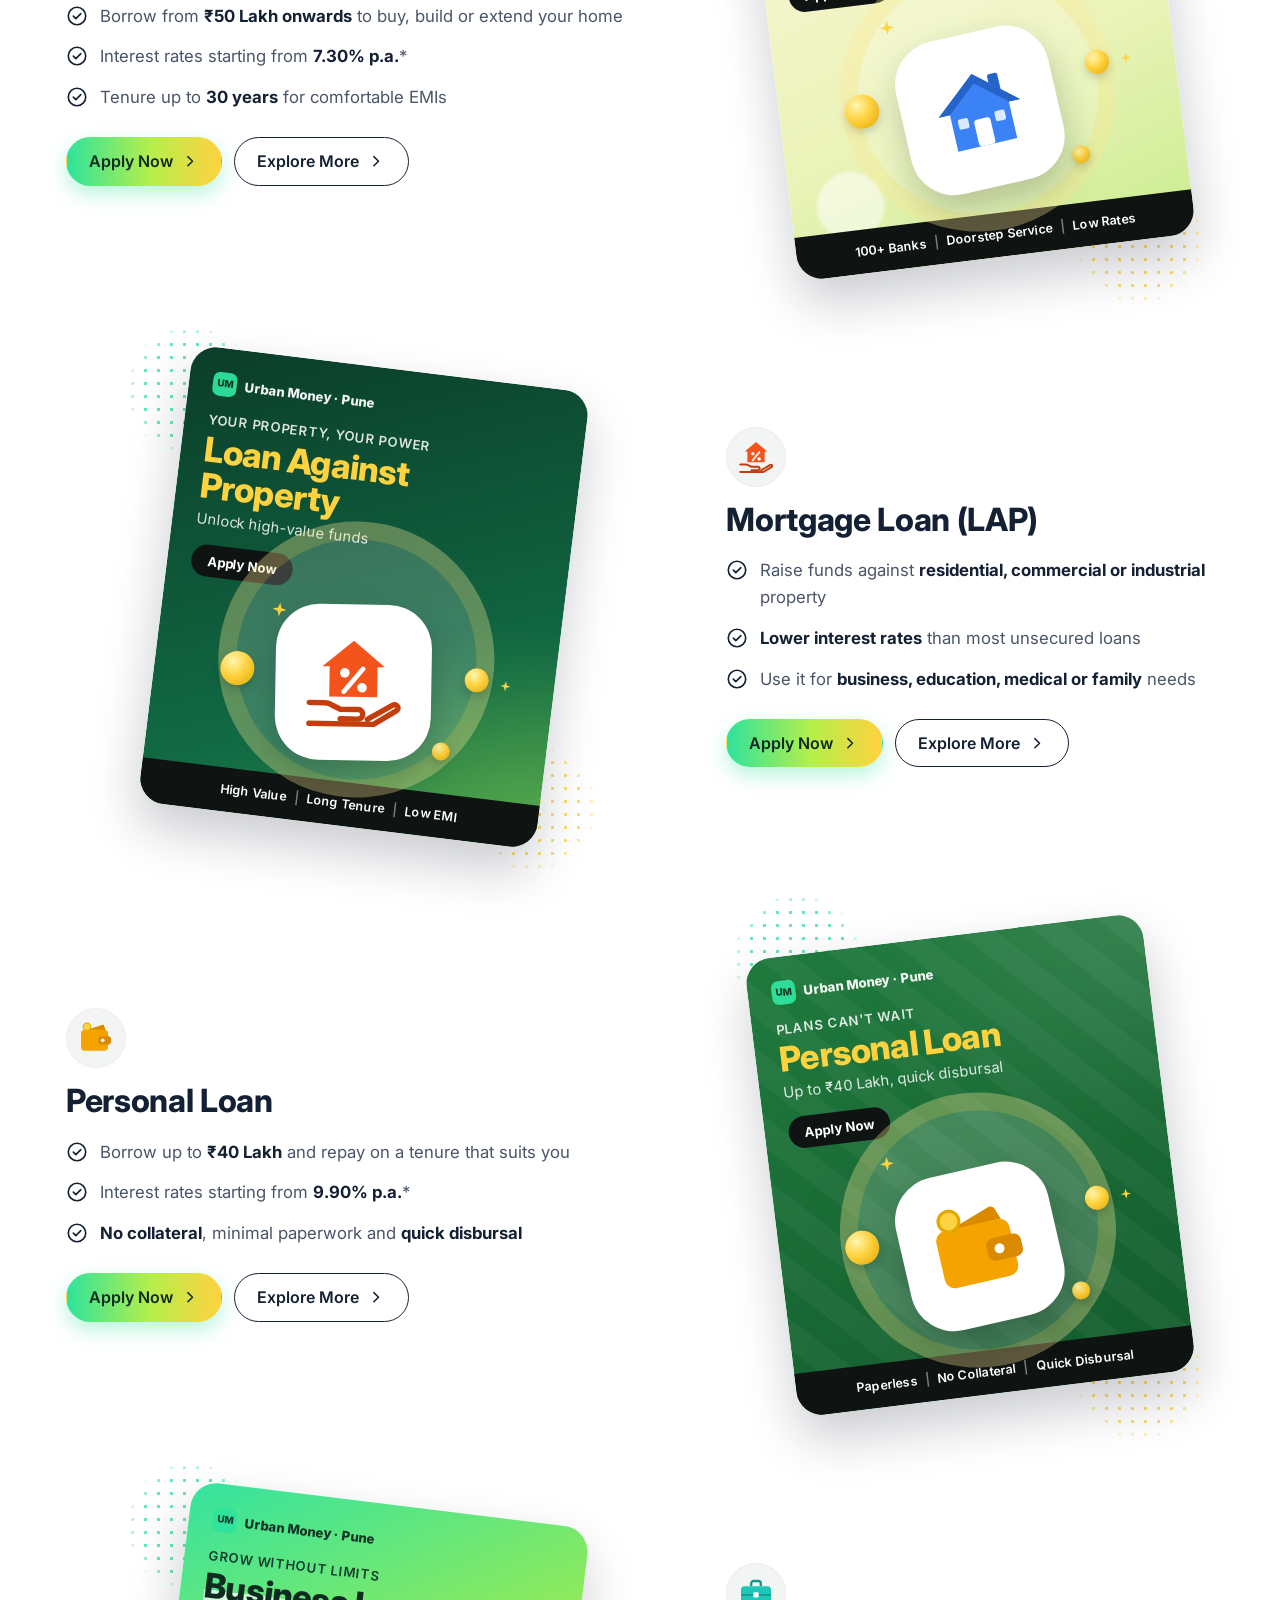
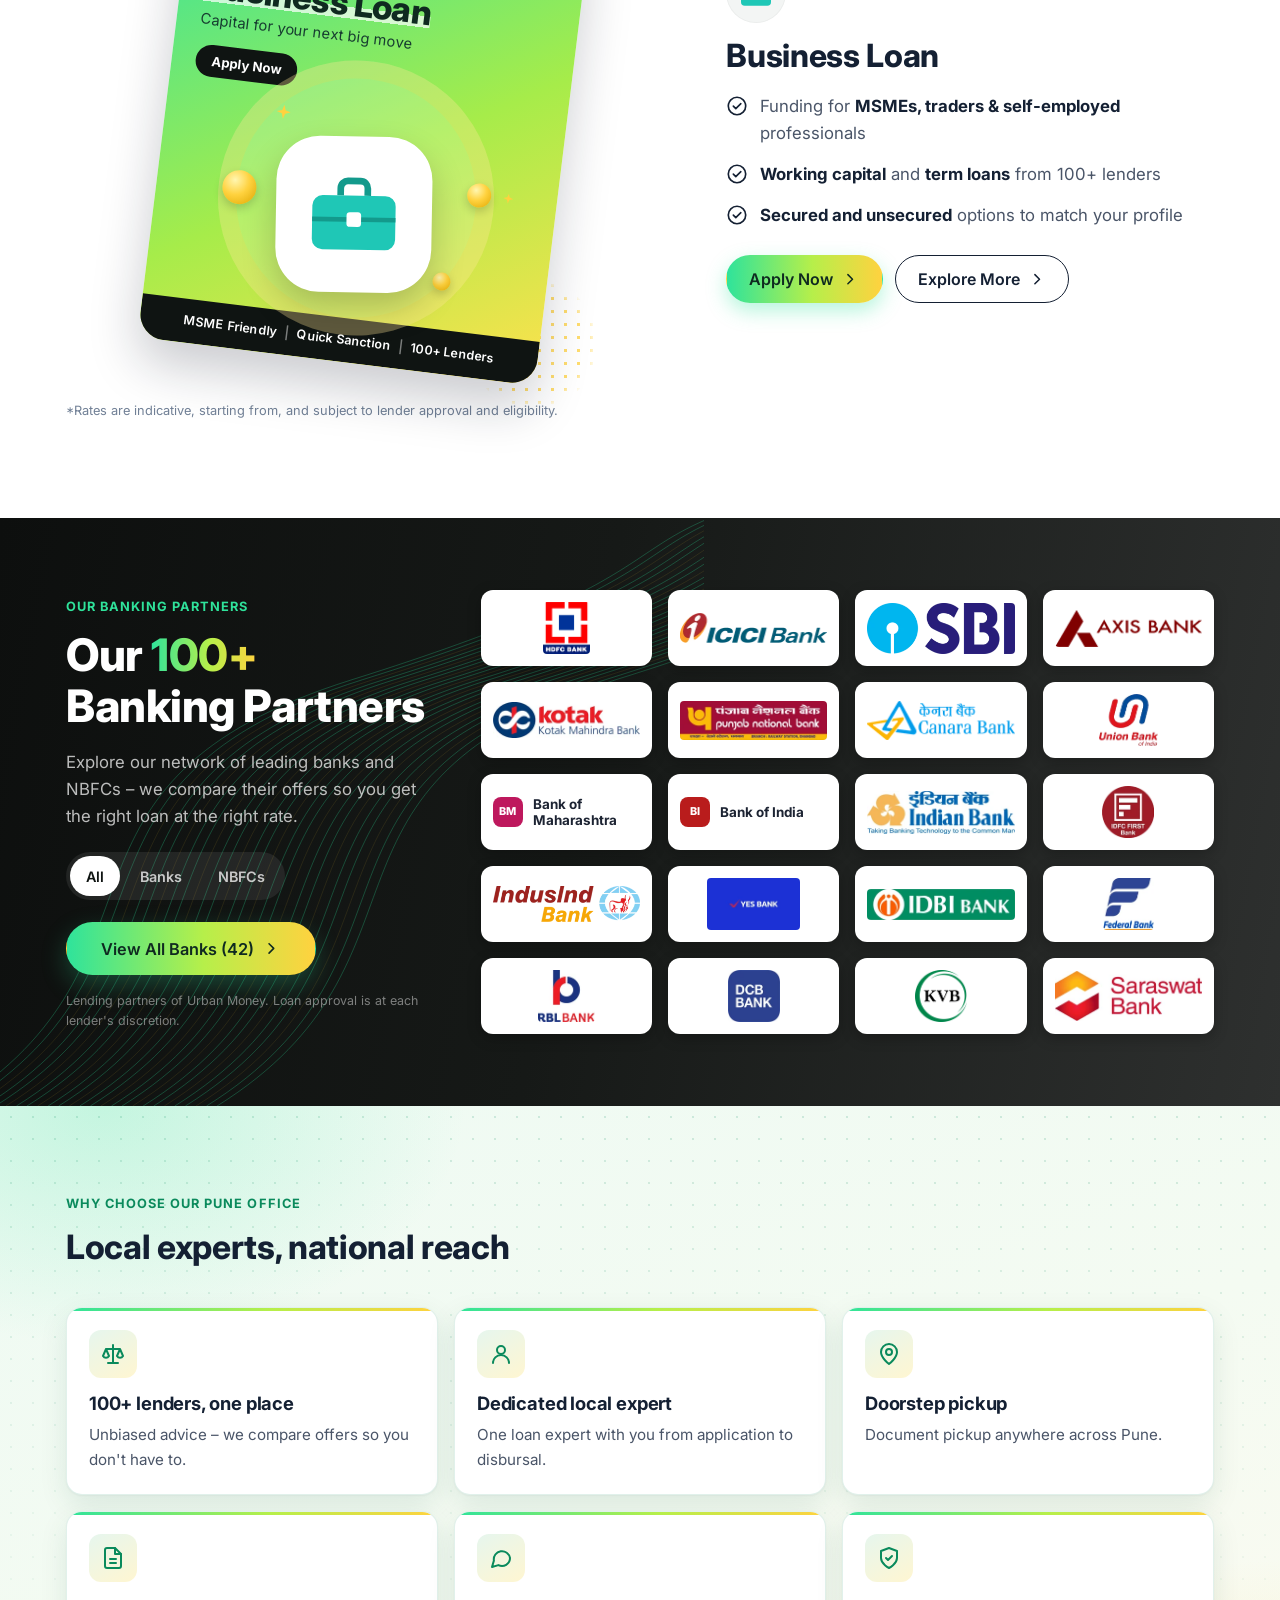
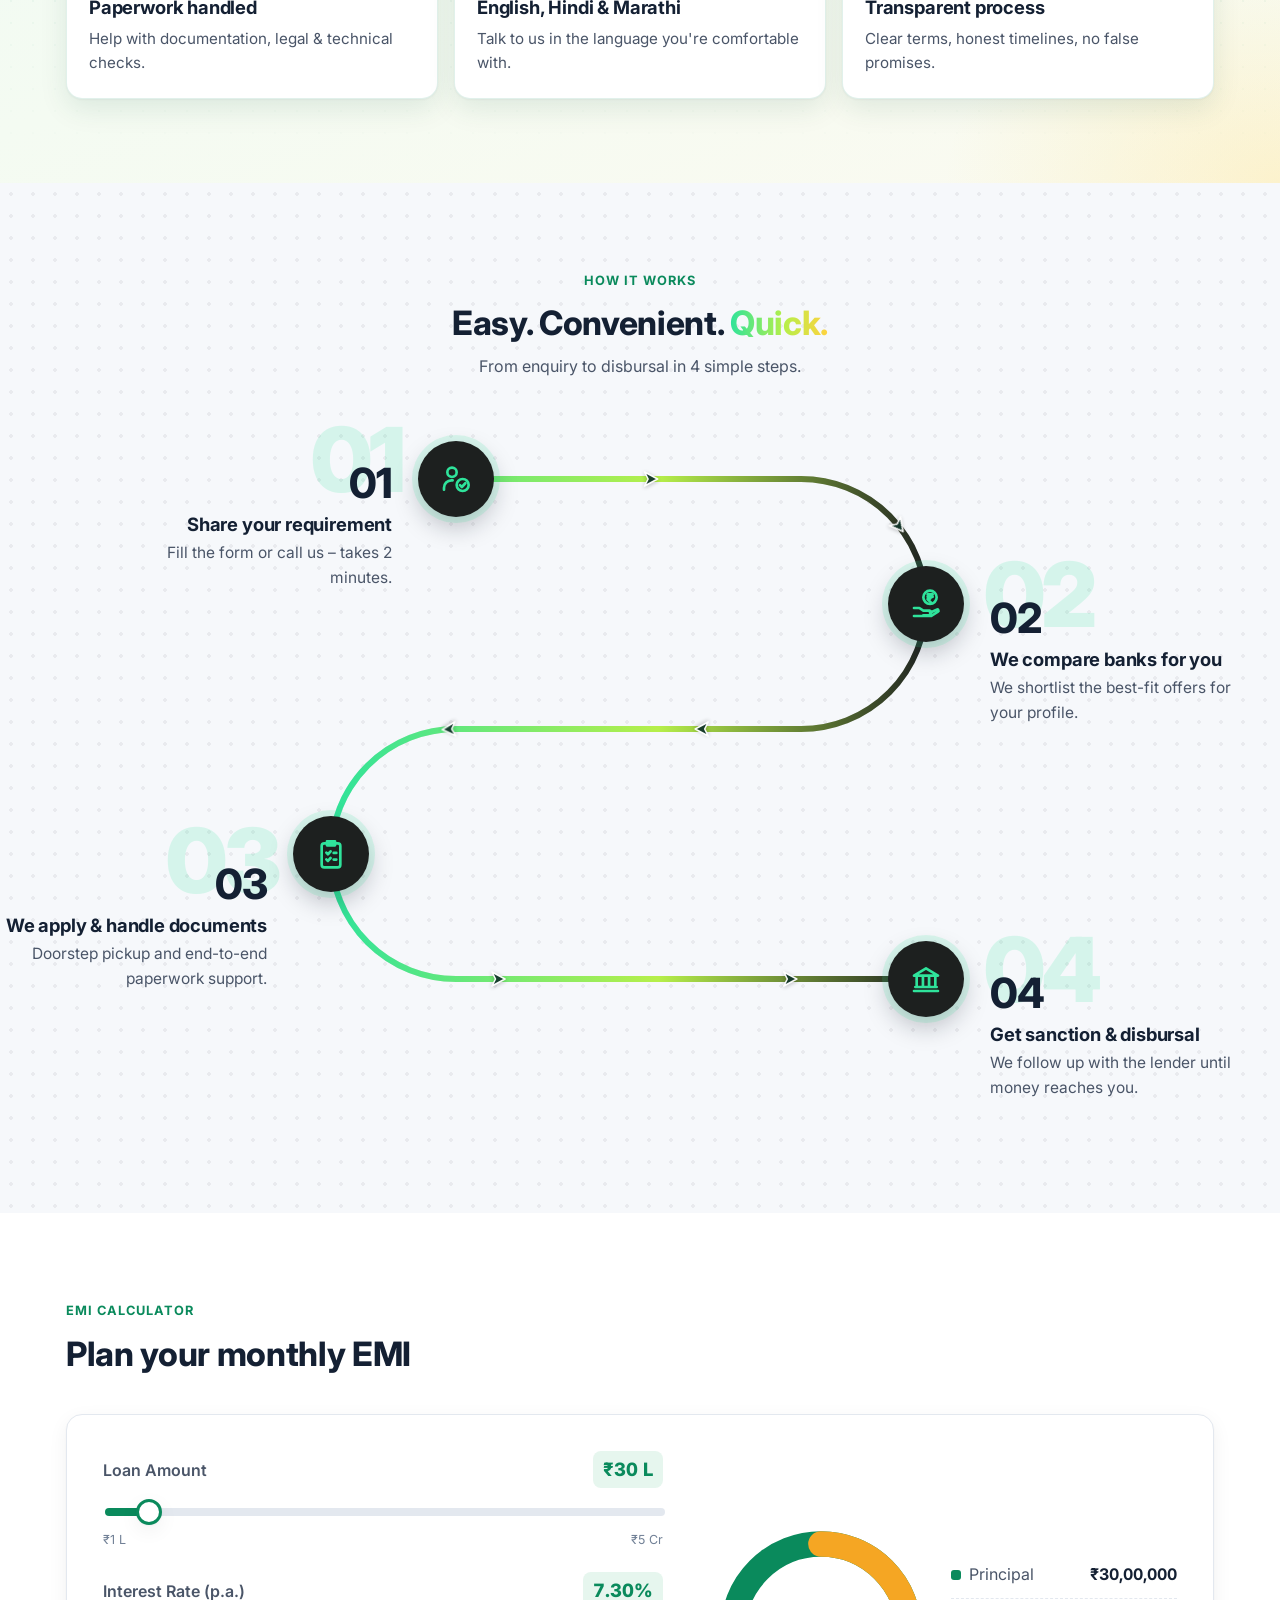
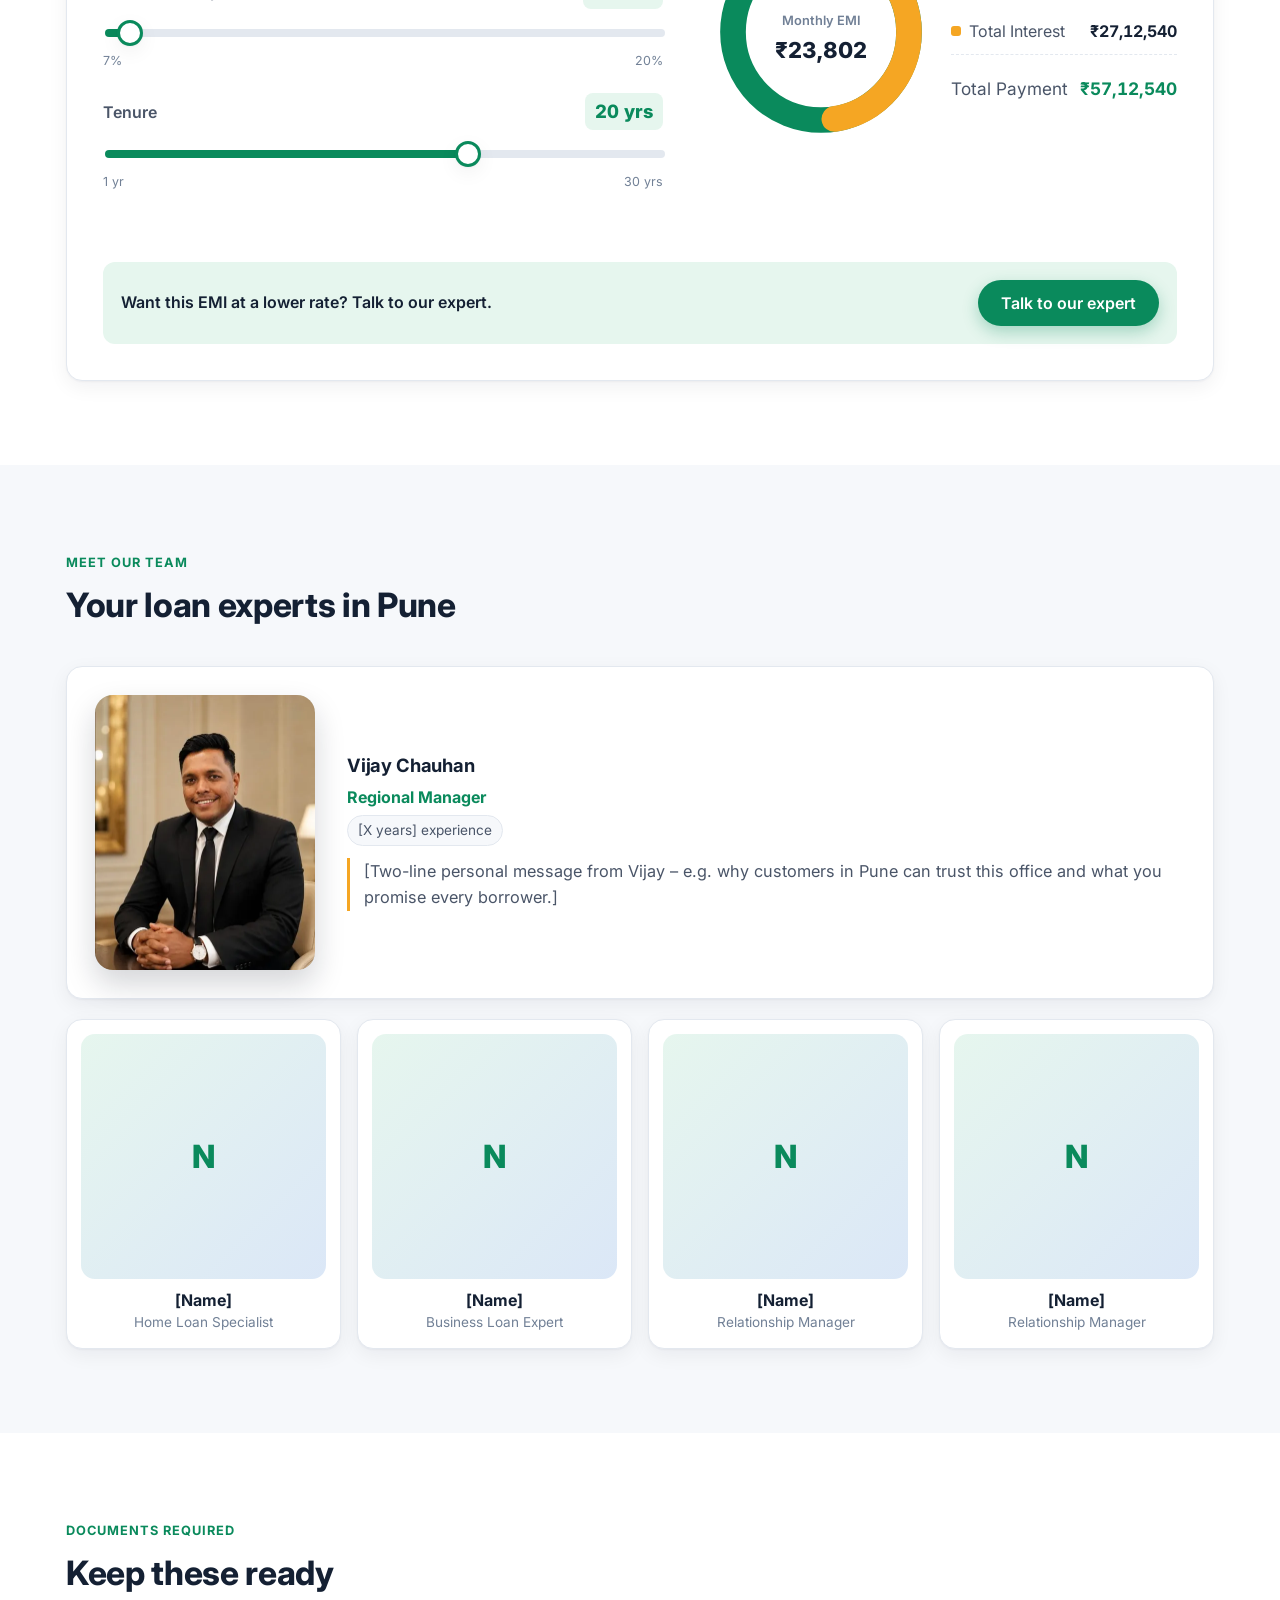
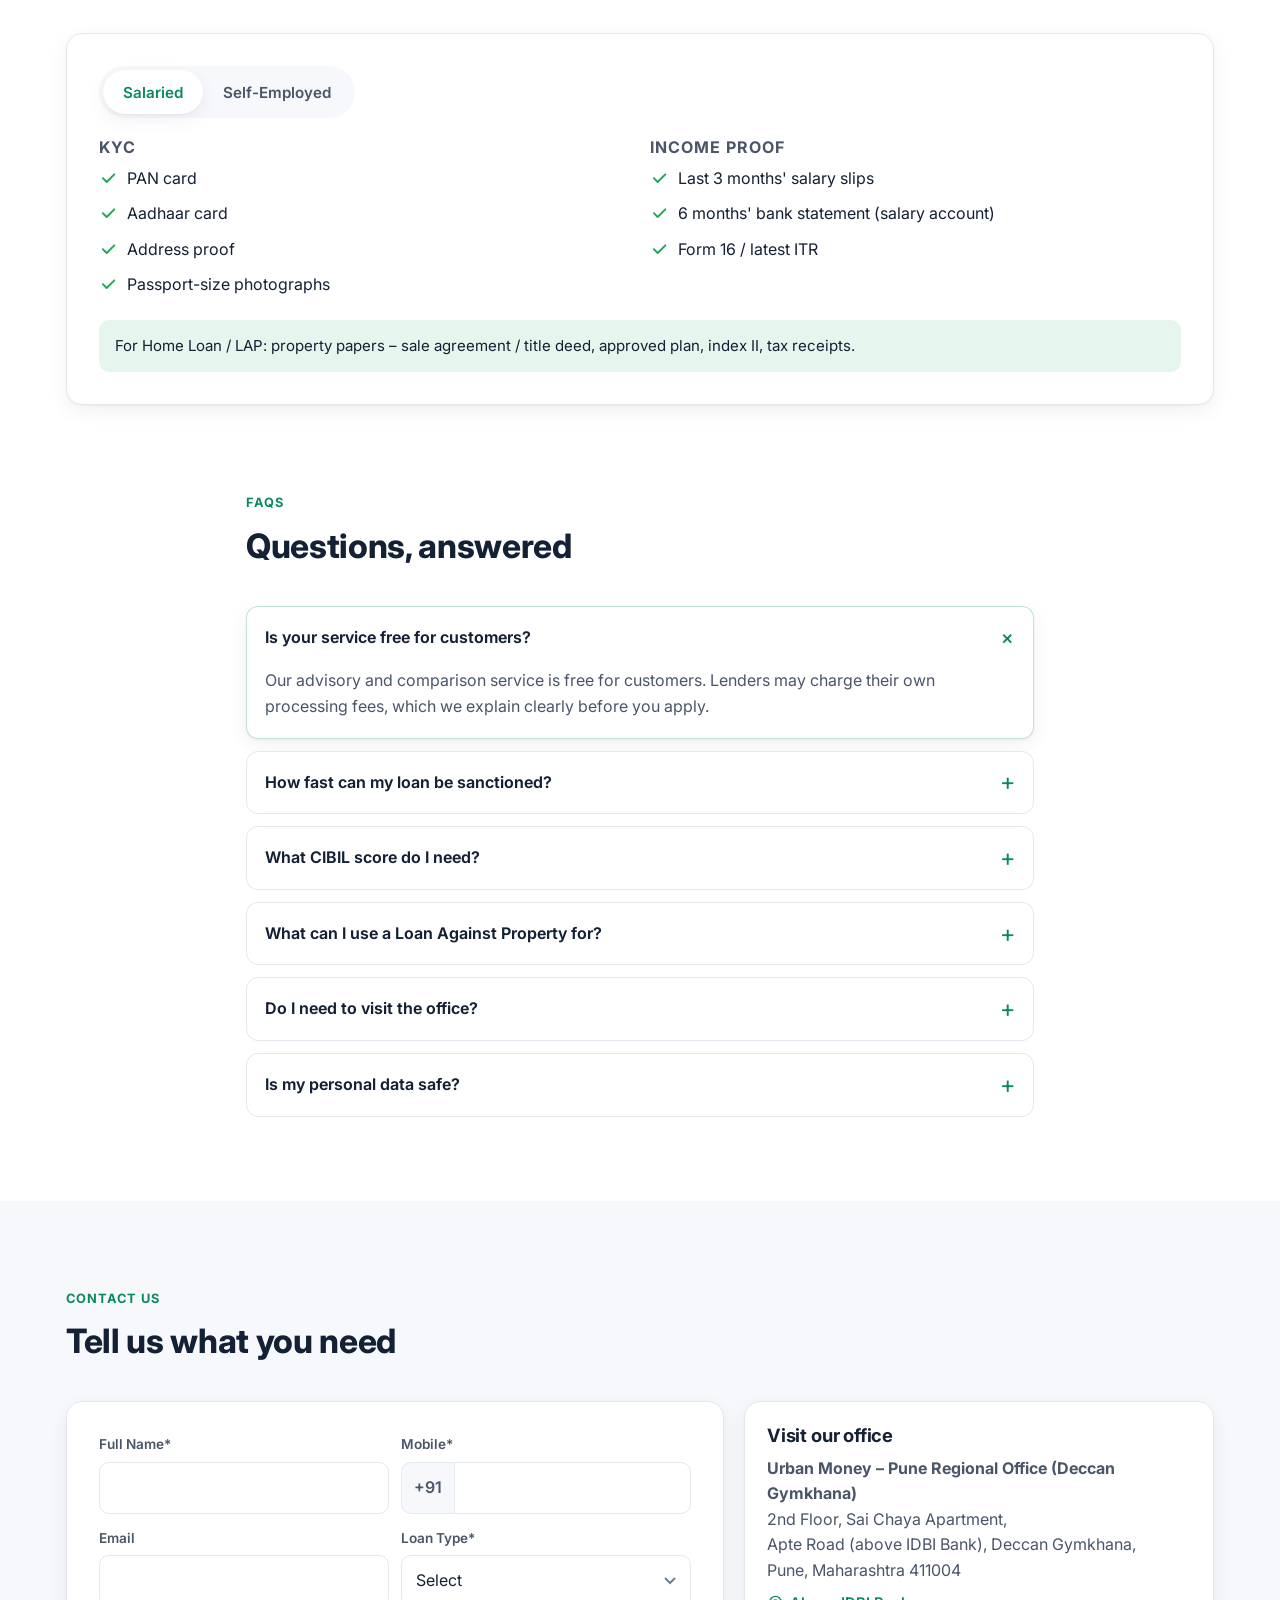
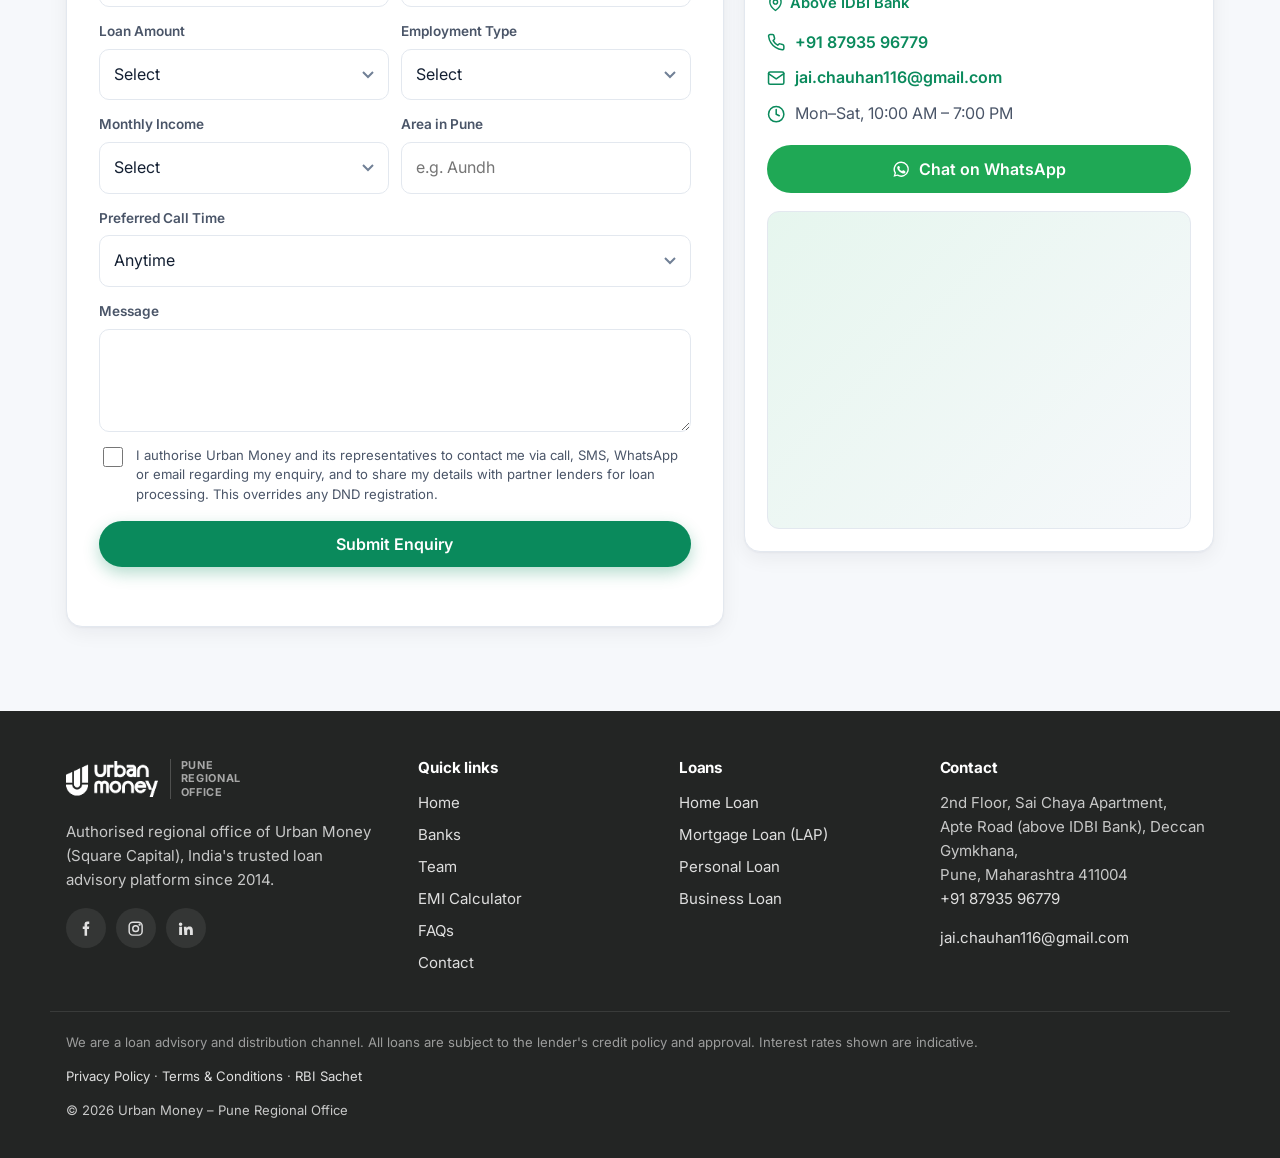
==== commit d36b7305: "Add business email and update section styling Co-authored-by: Copilot <223556219+Copilot@users.norep" ====
--- a/index.html
+++ b/index.html
@@ -47,8 +47,8 @@
   <noscript><link rel="stylesheet" href="https://fonts.googleapis.com/css2?family=Inter:wght@400;500;600;700;800&display=swap"></noscript>
   <!-- critical-css:start (generated by build.py: edit css/styles.css, then run python3 build.py) -->
   <style>:root{--brand:#0a8a5c;--brand-dark:#076b47;--brand-soft:#e6f6ee;--neon:#2fe39b;--dark:#2a2c2b;--dark-2:#343735;--badge:#ffd23f;--sun:#ffd23f;--lime:#b6ef4a;--grad:linear-gradient(90deg,var(--neon),var(--lime) 55%,var(--sun));--accent:#f5a623;--wa:#1fa855;--ink:#142033;--ink-2:#4a5568;--ink-3:#718096;--line:#e3e8ef;--bg:#ffffff;--tint:#f6f8fb;--radius:16px;--radius-sm:10px;--shadow:0 1px 2px rgba(16,24,40,.04),0 6px 20px rgba(16,24,40,.06);--shadow-lg:0 12px 40px rgba(16,24,40,.12);--header-h:64px;--font:"Inter",system-ui,-apple-system,"Segoe UI",Roboto,sans-serif}*,*::before,*::after{box-sizing:border-box}html{scroll-behavior:smooth;scroll-padding-top:calc(var(--header-h) + 12px);-webkit-text-size-adjust:100%}@media (prefers-reduced-motion: reduce){html{scroll-behavior:auto}*,*::before,*::after{animation:none !important;transition:none !important}}body{margin:0;font-family:var(--font);color:var(--ink);background:var(--bg);line-height:1.6;font-size:16px;padding-bottom:64px}@media (min-width: 900px){body{padding-bottom:0}}img{max-width:100%;display:block}a{color:var(--brand);text-decoration:none}h1,h2,h3,h4{line-height:1.2;margin:0 0 .5em;letter-spacing:-.01em}h1{font-size:clamp(1.75rem,5.5vw,3rem);font-weight:800}h2{font-size:clamp(1.4rem,3.6vw,2.1rem);font-weight:750}h3{font-size:1.15rem;font-weight:700}p{margin:0 0 1em}address{font-style:normal}.i{width:1.15em;height:1.15em;flex:none;vertical-align:-.2em}.skip{position:absolute;left:-999px;top:8px;background:var(--brand);color:#fff;padding:8px 14px;border-radius:8px;z-index:100}.skip:focus{left:8px}:focus-visible{outline:3px solid color-mix(in srgb,var(--brand) 45%,transparent);outline-offset:2px}.container{width:100%;max-width:1180px;margin:0 auto;padding:0 16px}.container--narrow{max-width:820px}.center{text-align:center;margin-top:28px}.btn{display:inline-flex;align-items:center;justify-content:center;gap:8px;font:600 1rem/1 var(--font);padding:14px 22px;border-radius:999px;border:1.5px solid transparent;cursor:pointer;transition:transform .15s,background .15s,box-shadow .15s;white-space:nowrap}.btn:active{transform:translateY(1px)}.btn--primary{background:var(--brand);color:#fff;box-shadow:0 6px 16px color-mix(in srgb,var(--brand) 30%,transparent)}.btn--primary:hover{background:var(--brand-dark)}.btn--ghost{background:#fff;color:var(--brand);border-color:color-mix(in srgb,var(--brand) 35%,transparent)}.btn--ghost:hover{background:var(--brand-soft)}.btn--wa{background:var(--wa);color:#fff}.btn--wa:hover{filter:brightness(.95)}.btn--sm{padding:10px 14px;font-size:.9rem}.btn--block{width:100%}.btn[disabled]{opacity:.65;cursor:wait}.icon-btn{width:44px;height:44px;border-radius:50%;border:1px solid var(--line);background:#fff;color:var(--ink);display:grid;place-items:center;cursor:pointer}.icon-btn:hover{border-color:var(--brand);color:var(--brand)}.header{position:sticky;top:0;z-index:50;background:rgba(255,255,255,.92);backdrop-filter:saturate(160%) blur(10px);border-bottom:1px solid var(--line)}.header__inner{height:var(--header-h);display:flex;align-items:center;gap:16px}.brand{display:inline-flex;align-items:center;gap:10px;color:var(--ink);font-weight:800;font-size:1.05rem;line-height:1.1}.brand img{height:36px;width:auto}.brand__mark{width:34px;height:34px;border-radius:10px;background:var(--brand);color:#fff;display:grid;place-items:center;font-size:.95rem;font-weight:800}.brand__sub{display:block;font-size:.7rem;font-weight:600;color:var(--ink-3);letter-spacing:.04em;text-transform:uppercase}.brand--light{color:#fff}.brand--light .brand__sub{color:rgba(255,255,255,.65)}.brand--light .brand__mark{background:var(--neon);color:#12352a}.nav{display:none;gap:22px;margin-left:auto}.nav a{color:var(--ink-2);font-weight:500;font-size:.95rem}.nav a:hover{color:var(--brand)}.header__cta{display:flex;gap:8px;margin-left:auto}.header__cta .btn span{display:none}@media (min-width: 560px){.header__cta .btn span{display:inline}}@media (min-width: 1040px){.nav{display:flex}.header__cta{margin-left:8px}}.sr-only{position:absolute;width:1px;height:1px;overflow:hidden;clip:rect(0 0 0 0);white-space:nowrap}.hero{position:relative;overflow:hidden;color:#fff;padding:36px 0 40px;background:radial-gradient(700px 380px at 92% 8%,rgba(47,227,155,.16),transparent 60%),radial-gradient(600px 400px at -10% 110%,rgba(47,227,155,.10),transparent 60%),radial-gradient(520px 320px at 55% 105%,rgba(255,210,63,.10),transparent 65%),linear-gradient(160deg,#303331 0%,var(--dark) 55%,#232524 100%)}.hero::before{content:"";position:absolute;inset:0;pointer-events:none;opacity:.5;background:repeating-linear-gradient(115deg,transparent 0 46px,rgba(255,255,255,.025) 46px 47px)}.hero > .container{position:relative}.hero__grid{display:grid;gap:32px}.eyebrow{display:inline-flex;align-items:center;gap:6px;color:var(--brand);font-weight:700;font-size:.8rem;letter-spacing:.08em;text-transform:uppercase;margin-bottom:12px}.eyebrow--light{color:var(--neon)}.hero h1{font-weight:600;font-size:clamp(2rem,6.4vw,3.4rem);line-height:1.15;margin-bottom:14px;letter-spacing:-.02em}.hero__line{display:block}.rotator{display:grid;color:var(--neon);font-weight:800;height:1.2em;overflow:hidden}.rotator span{background:var(--grad);-webkit-background-clip:text;background-clip:text;color:transparent;padding-right:.05em;grid-area:1 / 1;opacity:0;transform:translateY(70%);transition:opacity .45s ease,transform .45s ease;white-space:nowrap}.rotator span.is-on{opacity:1;transform:none}.rotator span.is-out{opacity:0;transform:translateY(-70%)}.hero__lead{color:rgba(255,255,255,.72);font-size:1.05rem;max-width:520px;margin-bottom:26px}.hstats{list-style:none;margin:0;padding:0;display:grid;grid-template-columns:1fr 1fr;gap:22px 16px;max-width:560px}.hstat{display:flex;align-items:center;gap:12px}.hex{width:46px;height:50px;flex:none;display:grid;place-items:center;background:linear-gradient(150deg,var(--neon) 20%,var(--lime) 60%,var(--sun));color:#12352a;clip-path:polygon(50% 0,100% 25%,100% 75%,50% 100%,0 75%,0 25%)}.hex .i{width:22px;height:22px}.hstat__num{font-size:clamp(1.02rem,3.6vw,1.55rem);font-weight:800;line-height:1.1;font-variant-numeric:tabular-nums;white-space:nowrap}@media (max-width: 420px){.hstats{gap:18px 10px}.hstat{gap:8px}.hex{width:38px;height:42px}.hex .i{width:18px;height:18px}.hstat__label{font-size:.78rem;line-height:1.3}}.hstat__num b{color:var(--sun)}.hstat__label{font-size:.85rem;color:rgba(255,255,255,.65)}.promo{min-width:0}.promo__track{display:grid;grid-auto-flow:column;grid-auto-columns:100%;overflow-x:auto;scroll-snap-type:x mandatory;border-radius:22px;scrollbar-width:none}.promo__track::-webkit-scrollbar{display:none}.slide{scroll-snap-align:start;position:relative;overflow:hidden;min-height:250px;padding:26px 24px;border-radius:22px;color:#0f2a20;display:flex;flex-direction:column;justify-content:center;--em:#0f2a20;--text:#173d30;--btn-bg:#0f1412;--btn-fg:#fff;--disc:var(--brand);background:linear-gradient(115deg,#2fe39b 0%,#7fea5a 45%,#d6f04a 75%,#ffe14d 100%)}.slide:nth-child(1) em{background:linear-gradient(transparent 58%,rgba(255,225,77,.95) 58% 92%,transparent 92%)}.slide:nth-child(2){background:linear-gradient(110deg,#0b3d2a 0%,#116a44 42%,#5fbf5a 72%,#d9ec5e 100%);color:#fff;--em:var(--sun);--text:rgba(255,255,255,.88);--btn-bg:#fff;--btn-fg:#0f2a20;--disc:#116a44}.slide:nth-child(2) h2{color:#fff}.slide:nth-child(3){background:linear-gradient(110deg,#fffbe3 0%,#f1fbd2 40%,#b9f5b0 75%,#7eeea0 100%);--em:#b87400;--disc:#b87400}.slide:nth-child(4){background:linear-gradient(120deg,#34e3a0 0%,#a6ec4a 55%,#ffe14d 100%)}.slide:nth-child(4) em{background:linear-gradient(transparent 58%,rgba(255,255,255,.75) 58% 92%,transparent 92%)}.slide h2{font-size:clamp(1.35rem,4vw,1.9rem);font-weight:800;max-width:62%;margin-bottom:10px;color:#0f2a20;position:relative;z-index:1}.slide h2 em{font-style:normal;color:var(--em);padding:0 .08em}.slide p{max-width:58%;margin-bottom:18px;color:var(--text);position:relative;z-index:1}.slide .btn{align-self:flex-start;background:var(--btn-bg);color:var(--btn-fg);padding:11px 18px;font-size:.95rem;position:relative;z-index:1}.slide .btn:hover{filter:brightness(.92)}.slide__art{position:absolute;right:-14px;top:50%;transform:translateY(-50%);width:46%;max-width:260px;aspect-ratio:1}.slide__art .ring{position:absolute;inset:0;border-radius:50%;background:rgba(255,255,255,.2)}.slide__art .ring--2{inset:16%;background:rgba(255,225,77,.35)}.slide__art .coin{position:absolute;width:16%;aspect-ratio:1;border-radius:50%;background:radial-gradient(circle at 35% 30%,#fff6b0,#ffd23f 45%,#e0a800);box-shadow:0 4px 10px rgba(0,0,0,.12)}.slide__art .coin--1{top:12%;left:14%}.slide__art .coin--2{bottom:14%;left:6%;width:11%}.slide__art .coin--3{top:6%;right:26%;width:9%}.slide__art .disc{position:absolute;inset:30%;border-radius:28%;background:rgba(255,255,255,.92);display:grid;place-items:center;color:var(--disc);box-shadow:0 14px 30px rgba(0,0,0,.12);transform:rotate(-8deg)}.slide__art .disc .i{width:50%;height:50%}.promo__dots{display:flex;justify-content:center;gap:8px;margin-top:14px}.promo__dots button{width:10px;height:10px;padding:0;border-radius:999px;border:0;background:rgba(255,255,255,.4);cursor:pointer;transition:width .25s,background .25s}.promo__dots button[aria-selected=true]{width:26px;background:var(--grad)}.pcards{display:grid;gap:16px;margin-top:40px}@media (min-width: 600px){.pcards{grid-template-columns:repeat(2,1fr)}}@media (min-width: 1040px){.pcards{grid-template-columns:repeat(4,1fr)}}.pcard::before{content:"";position:absolute;left:20px;right:20px;top:0;height:2px;border-radius:2px;background:var(--grad);opacity:.7}.pcard{position:relative;padding:24px 20px 20px;border-radius:16px;background:rgba(255,255,255,.04);border:1px solid rgba(255,255,255,.14);transition:border-color .2s,background .2s,transform .2s}.pcard:hover{border-color:rgba(255,210,63,.55);background:rgba(255,255,255,.07);transform:translateY(-3px)}.pcard__badge{position:absolute;top:-11px;right:14px;background:var(--badge);color:#2a2200;font-size:.74rem;font-weight:600;padding:3px 10px;border-radius:8px}.pcard__head{display:flex;align-items:center;gap:12px;margin-bottom:10px}.pcard__head .i{width:34px;height:34px;color:var(--neon)}.pcard h3{font-size:1.2rem;margin:0;color:#fff}.pcard p{color:rgba(255,255,255,.68);margin:0 0 18px 46px;font-size:.97rem}.pcard .btn{margin-left:46px;background:transparent;color:#fff;border-color:rgba(255,255,255,.8);padding:10px 18px;font-size:.95rem}.pcard .btn:hover{background:var(--grad);color:#0f2a20;border-color:transparent}.hero__note{margin:26px 0 0;font-size:.8rem;color:rgba(255,255,255,.5);text-align:center}@media (min-width: 900px){.hero{padding:64px 0 56px}.hero__grid{grid-template-columns:1fr 1.05fr;align-items:center;gap:48px}.slide{min-height:300px;padding:34px 32px}}.callback{background:var(--tint);padding:28px 0}.form--band{box-shadow:var(--shadow-lg)}.form--band__fields{display:grid;gap:0 12px}@media (min-width: 600px){.form--band__fields{grid-template-columns:1fr 1fr}}@media (min-width: 1040px){.callback{padding:0;margin-top:-1px;background:linear-gradient(180deg,#232524 0 40px,var(--tint) 40px)}.form--band{padding:24px 28px 18px}.form--band__head{display:flex;align-items:baseline;gap:14px}.form--band__fields{grid-template-columns:1.2fr 1.2fr 1fr 1fr 1fr auto;align-items:end}}.field--btn{justify-content:flex-end}.field--btn .btn{min-height:48px}.card{background:#fff;border:1px solid var(--line);border-radius:var(--radius);box-shadow:var(--shadow)}.form{padding:22px}.form--quick{box-shadow:var(--shadow-lg)}.form__title{font-size:1.3rem;margin-bottom:2px}.form__sub{color:var(--ink-3);font-size:.92rem;margin-bottom:16px}.field{display:flex;flex-direction:column;gap:6px;margin-bottom:14px;min-width:0}.field label{font-size:.85rem;font-weight:600;color:var(--ink-2)}.field input,.field select,.field textarea{font:inherit;font-size:1rem;color:var(--ink);background:#fff;border:1.5px solid var(--line);border-radius:var(--radius-sm);padding:12px 14px;width:100%;min-height:48px;transition:border-color .15s,box-shadow .15s;appearance:none}.field select{background-image:url("data:image/svg+xml,%3Csvg xmlns='http://www.w3.org/2000/svg' width='12' height='8'%3E%3Cpath d='M1 1l5 5 5-5' fill='none' stroke='%23718096' stroke-width='2'/%3E%3C/svg%3E");background-repeat:no-repeat;background-position:right 14px center;padding-right:36px}.field input:focus,.field select:focus,.field textarea:focus{outline:none;border-color:var(--brand);box-shadow:0 0 0 4px color-mix(in srgb,var(--brand) 15%,transparent)}.field .invalid,.field input.invalid,.field select.invalid{border-color:#d64545}.mobile{display:flex;align-items:stretch}.mobile span{display:grid;place-items:center;padding:0 12px;border:1.5px solid var(--line);border-right:0;border-radius:var(--radius-sm) 0 0 var(--radius-sm);background:var(--tint);color:var(--ink-2);font-weight:600}.mobile input{border-radius:0 var(--radius-sm) var(--radius-sm) 0}.field-row{display:grid;gap:0 12px}@media (min-width: 480px){.field-row{grid-template-columns:1fr 1fr}}.hp{position:absolute !important;left:-10000px !important;width:1px;height:1px;opacity:0}.consent{display:flex;gap:10px;align-items:flex-start;font-size:.82rem;color:var(--ink-2);margin:4px 0 16px;line-height:1.5;cursor:pointer}.consent input{width:20px;height:20px;margin-top:1px;accent-color:var(--brand);flex:none}.consent.invalid span{color:#d64545}.consent-mini{font-size:.78rem;color:var(--ink-3);margin:0 0 12px}.form__msg{min-height:1.2em;font-size:.88rem;color:#d64545;margin:10px 0 0;text-align:center}.mbar{position:fixed;left:0;right:0;bottom:0;z-index:60;display:grid;grid-template-columns:1fr 1fr 1.2fr;background:#fff;border-top:1px solid var(--line);box-shadow:0 -6px 20px rgba(16,24,40,.08);padding-bottom:env(safe-area-inset-bottom)}.mbar a{display:flex;align-items:center;justify-content:center;gap:6px;height:60px;font-weight:700;font-size:.95rem;color:var(--ink)}.mbar a:nth-child(2){color:var(--wa);border-left:1px solid var(--line)}.mbar a:first-child{color:var(--brand)}.mbar__apply{background:var(--brand);color:#fff !important}.fab{display:none;position:fixed;right:24px;bottom:24px;z-index:60;width:60px;height:60px;border-radius:50%;background:var(--wa);color:#fff;place-items:center;box-shadow:0 10px 30px rgba(31,168,85,.4);transition:transform .2s}.fab:hover{transform:scale(1.06)}.fab .i{width:30px;height:30px}@media (min-width: 900px){.mbar{display:none}.fab{display:grid}}.thanks{border:0;border-radius:20px;padding:32px 24px 24px;max-width:420px;width:calc(100% - 32px);text-align:center;box-shadow:var(--shadow-lg)}.thanks::backdrop{background:rgba(14,23,38,.55);backdrop-filter:blur(3px)}.thanks__icon{width:64px;height:64px;border-radius:50%;background:#e7f7ee;color:var(--wa);display:grid;place-items:center;margin:0 auto 16px}.thanks__icon .i{width:32px;height:32px}.thanks p{color:var(--ink-2)}.thanks .btn + .btn{margin-top:10px}.reveal{opacity:0;transform:translateY(14px);transition:opacity .5s ease,transform .5s ease}.reveal.is-in{opacity:1;transform:none}.picon{flex:none;width:52px;height:52px;border-radius:50%;background:#f3f5f4;display:grid;place-items:center;box-shadow:inset 0 0 0 1px rgba(0,0,0,.03)}.picon svg{width:60%;height:60%}.picon--lg{width:76px;height:76px;margin-bottom:16px}.pcard .picon{background:#fff;box-shadow:0 4px 14px rgba(0,0,0,.25),0 0 0 3px rgba(255,210,63,.18)}.pcard p,.pcard .btn{margin-left:64px}.pcard__head{gap:12px}.loan .checklist{align-content:start}.pcard .picon svg{width:66%;height:66%}.brand__logo{height:40px;width:auto;display:block}.brand__tag{padding-left:10px;margin-left:2px;border-left:1.5px solid var(--line);font-size:.68rem;font-weight:700;letter-spacing:.06em;text-transform:uppercase;color:var(--ink-3);line-height:1.25;max-width:92px}.brand--light .brand__logo{filter:brightness(0) invert(1)}.brand--light .brand__tag{color:rgba(255,255,255,.6);border-left-color:rgba(255,255,255,.2)}@media (max-width: 380px){.brand__tag{display:none}}</style>
-  <link rel="preload" href="css/styles.min.css?v=114aeaed" as="style" onload="this.onload=null;this.rel='stylesheet'">
-  <noscript><link rel="stylesheet" href="css/styles.min.css?v=114aeaed"></noscript>
+  <link rel="preload" href="css/styles.min.css?v=af57f067" as="style" onload="this.onload=null;this.rel='stylesheet'">
+  <noscript><link rel="stylesheet" href="css/styles.min.css?v=af57f067"></noscript>
   <!-- critical-css:end -->
 
   <!-- LocalBusiness / FinancialService schema — keep in sync with js/config.js -->
@@ -62,6 +62,7 @@
     "logo": "https://urbanmoney-two.vercel.app/assets/icon-512.png",
     "@id": "https://urbanmoney-two.vercel.app/#organization",
     "telephone": "+91-87935-96779",
+    "email": "jai.chauhan116@gmail.com",
     "priceRange": "Free consultation",
     "address": {
       "@type": "PostalAddress",
@@ -195,7 +196,7 @@
     </section>
 
     <!-- ================= 5. WHY ================= -->
-    <section class="section">
+    <section class="section why-sec">
       <div class="container">
         <div class="section__head">
           <p class="eyebrow">Why choose our Pune office</p>
@@ -461,6 +462,6 @@
     </defs>
   </svg>
 
-  <script src="js/app.min.js?v=35600ace" defer></script>
+  <script src="js/app.min.js?v=ea995386" defer></script>
 </body>
 </html>
--- a/css/styles.min.css
+++ b/css/styles.min.css
@@ -1 +1 @@
-.stats{background:var(--brand);color:#fff;padding:32px 0}.stats__grid{display:grid;grid-template-columns:repeat(2,1fr);gap:20px 12px;text-align:center}.stat__num{font-size:clamp(1.5rem,5vw,2.2rem);font-weight:800;letter-spacing:-.02em;font-variant-numeric:tabular-nums}.stat__label{font-size:.85rem;opacity:.8}.stats__grid > :last-child{grid-column:1 / -1}.stats__note{text-align:center;margin:22px 0 0;font-weight:600;opacity:.9}@media (min-width: 760px){.stats__grid{grid-template-columns:repeat(5,1fr)}.stats__grid > :last-child{grid-column:auto}}.section{padding:56px 0}.section--tint{background:var(--tint)}.section__head{margin-bottom:28px;max-width:680px}.section__head--row{display:flex;align-items:flex-end;justify-content:space-between;gap:16px;max-width:none}.section__head h2{margin:0}@media (min-width: 900px){.section{padding:84px 0}.section__head{margin-bottom:40px}}.grid{display:grid;gap:16px}.footnote{font-size:.8rem;color:var(--ink-3);margin-top:20px}.grid--loans{grid-template-columns:1fr}@media (min-width: 560px){.grid--loans{grid-template-columns:repeat(2,1fr)}}@media (min-width: 1000px){.grid--loans{grid-template-columns:repeat(4,1fr)}}.loan{padding:22px;display:flex;flex-direction:column;transition:transform .2s,box-shadow .2s,border-color .2s}.loan:hover{transform:translateY(-3px);box-shadow:var(--shadow-lg);border-color:color-mix(in srgb,var(--brand) 30%,transparent)}.loan__icon,.why__icon{width:48px;height:48px;border-radius:12px;background:var(--brand-soft);color:var(--brand);display:grid;place-items:center;margin-bottom:14px}.loan__icon .i,.why__icon .i{width:24px;height:24px}.loan p{color:var(--ink-2);font-size:.94rem;flex:1}.loan .btn{align-self:flex-start}.loan__rate{font-weight:700;color:var(--ink) !important;flex:0 !important;margin-bottom:10px}.loan .checklist{margin:0 0 18px;font-size:.92rem;color:var(--ink-2);flex:1}.marquee{overflow:hidden;mask-image:linear-gradient(90deg,transparent,#000 8%,#000 92%,transparent);-webkit-mask-image:linear-gradient(90deg,transparent,#000 8%,#000 92%,transparent)}.marquee__track{display:flex;gap:14px;width:max-content;animation:marquee 45s linear infinite;padding:6px 0}.marquee:hover .marquee__track{animation-play-state:paused}.bank{flex:none;background:#fff;border:1px solid var(--line);border-radius:12px;padding:16px 22px;font-weight:700;color:var(--ink-2);box-shadow:var(--shadow);min-width:150px;text-align:center}.bank--more{color:var(--brand);background:var(--brand-soft);border-color:transparent}@keyframes marquee{to{transform:translateX(-50%)}}.grid--why{grid-template-columns:1fr}@media (min-width: 560px){.grid--why{grid-template-columns:repeat(2,1fr)}}@media (min-width: 1000px){.grid--why{grid-template-columns:repeat(3,1fr)}}.why{padding:22px}.why p{color:var(--ink-2);margin:0;font-size:.95rem}.steps{list-style:none;margin:0;padding:0;display:grid;gap:0;counter-reset:s}.step{position:relative;padding:0 0 28px 64px;counter-increment:s}.step::before{content:counter(s);position:absolute;left:0;top:0;width:44px;height:44px;border-radius:50%;background:var(--brand);color:#fff;font-weight:800;display:grid;place-items:center;box-shadow:0 0 0 6px var(--brand-soft)}.step::after{content:"";position:absolute;left:21px;top:50px;bottom:4px;width:2px;background:var(--line)}.step:last-child::after{display:none}.step h3{margin-bottom:4px}.step p{color:var(--ink-2);margin:0;font-size:.95rem}@media (min-width: 860px){.steps{grid-template-columns:repeat(4,1fr);gap:24px}.step{padding:64px 0 0}.step::after{left:56px;right:-18px;top:21px;bottom:auto;width:auto;height:2px}}.emi{padding:22px;display:grid;gap:28px}.range{margin-bottom:22px}.range__top{display:flex;justify-content:space-between;align-items:baseline;gap:12px;margin-bottom:10px}.range__top label{font-weight:600;color:var(--ink-2)}.range__top output{font-weight:800;font-size:1.15rem;color:var(--brand);background:var(--brand-soft);padding:4px 10px;border-radius:8px;font-variant-numeric:tabular-nums}.range__ends{display:flex;justify-content:space-between;font-size:.78rem;color:var(--ink-3);margin-top:6px}input[type=range]{-webkit-appearance:none;appearance:none;width:100%;height:8px;border-radius:999px;background:linear-gradient(90deg,var(--brand) var(--p,50%),var(--line) var(--p,50%));outline:none}input[type=range]::-webkit-slider-thumb{-webkit-appearance:none;width:26px;height:26px;border-radius:50%;background:#fff;border:3px solid var(--brand);box-shadow:var(--shadow);cursor:pointer}input[type=range]::-moz-range-thumb{width:22px;height:22px;border-radius:50%;background:#fff;border:3px solid var(--brand);cursor:pointer}.emi__result{display:grid;gap:20px;align-items:center;justify-items:center}.donut{width:220px;height:220px;transform:rotate(-90deg)}.donut circle{fill:none;stroke-width:14}.donut__principal{stroke:var(--brand)}.donut__interest{stroke:var(--accent);stroke-linecap:round;transition:stroke-dasharray .35s ease}.donut text{transform:rotate(90deg);transform-origin:60px 60px}.donut__label{font-size:7px;fill:var(--ink-3);font-weight:600}.donut__value{font-size:12px;fill:var(--ink);font-weight:800}.emi__figures{width:100%;margin:0;display:grid;gap:10px}.emi__figures div{display:flex;justify-content:space-between;gap:12px;padding:10px 0;border-bottom:1px dashed var(--line)}.emi__figures dt{color:var(--ink-2);display:flex;align-items:center;gap:8px}.emi__figures dd{margin:0;font-weight:700;font-variant-numeric:tabular-nums}.emi__total{border-bottom:0 !important;font-size:1.08rem}.emi__total dd{color:var(--brand)}.dot{width:10px;height:10px;border-radius:3px;display:inline-block}.dot--p{background:var(--brand)}.dot--i{background:var(--accent)}.emi__cta{background:var(--brand-soft);border-radius:12px;padding:18px;display:flex;flex-direction:column;gap:12px;align-items:flex-start}.emi__cta p{margin:0;font-weight:600}@media (min-width: 900px){.emi{grid-template-columns:1.2fr 1fr;padding:36px;gap:48px}.emi__result{grid-template-columns:auto 1fr}.emi__cta{grid-column:1 / -1;flex-direction:row;justify-content:space-between;align-items:center}}.featured{padding:22px;display:grid;gap:20px;margin-bottom:20px;align-items:center}.avatar{width:100%;aspect-ratio:1;border-radius:14px;background:linear-gradient(135deg,var(--brand-soft),#dbe7f7);color:var(--brand);display:grid;place-items:center;font-weight:800;font-size:2rem;overflow:hidden}.avatar img{width:100%;height:100%;object-fit:cover}.featured .avatar{max-width:180px;font-size:3rem}.featured__role{color:var(--brand);font-weight:700;margin-bottom:4px}.featured__exp{display:inline-block;font-size:.85rem;background:var(--tint);border:1px solid var(--line);padding:4px 10px;border-radius:999px;margin-bottom:12px;color:var(--ink-2)}.featured blockquote{margin:0;color:var(--ink-2);font-size:1.02rem;border-left:3px solid var(--accent);padding-left:14px}@media (min-width: 700px){.featured{grid-template-columns:180px 1fr;padding:28px;gap:32px}}.grid--team{grid-template-columns:repeat(2,1fr)}@media (min-width: 900px){.grid--team{grid-template-columns:repeat(4,1fr)}}.member{padding:14px;text-align:center}.member .avatar{margin-bottom:12px}.member h3{font-size:1rem;margin-bottom:2px}.member p{font-size:.85rem;color:var(--ink-3);margin:0}.docs{padding:22px}.tabs{display:inline-flex;background:var(--tint);border-radius:999px;padding:4px;margin-bottom:20px}.tabs button{font:600 .95rem var(--font);border:0;background:transparent;padding:10px 20px;border-radius:999px;color:var(--ink-2);cursor:pointer;min-height:44px}.tabs button[aria-selected=true]{background:#fff;color:var(--brand);box-shadow:var(--shadow)}.docs__panel{display:grid;gap:20px}.docs__panel[hidden]{display:none}@media (min-width: 700px){.docs__panel:not([hidden]){grid-template-columns:1fr 1fr}.docs{padding:32px}}.docs h3{font-size:1rem;color:var(--ink-2);text-transform:uppercase;letter-spacing:.06em}.checklist{list-style:none;padding:0;margin:0;display:grid;gap:10px}.checklist li{display:flex;gap:10px;align-items:flex-start}.checklist .i{color:var(--wa);margin-top:3px}.docs__property{margin:22px 0 0;padding:14px 16px;background:var(--brand-soft);border-radius:10px;font-size:.94rem}#faqs{padding-top:0}.faq{display:grid;gap:12px}.faq details{background:#fff;border:1px solid var(--line);border-radius:12px;padding:0 18px;transition:box-shadow .2s}.faq details[open]{box-shadow:var(--shadow);border-color:color-mix(in srgb,var(--brand) 25%,transparent)}.faq summary{list-style:none;cursor:pointer;padding:18px 32px 18px 0;font-weight:650;position:relative}.faq summary::-webkit-details-marker{display:none}.faq summary::after{content:"+";position:absolute;right:0;top:50%;transform:translateY(-50%);font-size:1.5rem;font-weight:400;color:var(--brand);transition:transform .2s}.faq details[open] summary::after{transform:translateY(-50%) rotate(45deg)}.faq details p{color:var(--ink-2);padding-bottom:18px;margin:0}.contact{display:grid;gap:20px}@media (min-width: 960px){.contact{grid-template-columns:1.4fr 1fr;align-items:start}.contact .form{padding:32px}}.office{padding:22px}.office address{color:var(--ink-2);margin-bottom:8px}.office__landmark{display:flex;gap:6px;align-items:center;font-weight:600;color:var(--brand);font-size:.92rem}.office__list{list-style:none;padding:0;margin:0 0 18px;display:grid;gap:10px}.office__list li{display:flex;gap:10px;align-items:center;color:var(--ink-2)}.office__list .i{color:var(--brand)}.office__list a{font-weight:600;word-break:break-word}.map{margin-top:18px;border-radius:12px;overflow:hidden;aspect-ratio:4/3;background:var(--tint) linear-gradient(135deg,var(--brand-soft),var(--tint));display:grid;place-items:center;border:1px solid var(--line)}.map iframe{width:100%;height:100%;border:0}.map__load{font:600 .95rem var(--font);background:#fff;border:1px solid var(--line);border-radius:999px;padding:10px 18px;cursor:pointer;color:var(--brand)}.footer{background:#232524;color:rgba(255,255,255,.75);padding:48px 0 24px;font-size:.94rem}.footer a{color:rgba(255,255,255,.85)}.footer a:hover{color:#fff}.footer h4{color:#fff;font-size:.95rem;margin-bottom:14px}.footer ul{list-style:none;padding:0;margin:0;display:grid;gap:8px}.footer__grid{display:grid;gap:32px}@media (min-width: 760px){.footer__grid{grid-template-columns:1.4fr 1fr 1fr 1.2fr}}.footer__about{margin:16px 0;max-width:340px}.social{display:flex;gap:10px}.social a{width:40px;height:40px;border-radius:50%;background:rgba(255,255,255,.08);display:grid;place-items:center}.social a:hover{background:var(--brand)}.footer__bottom{border-top:1px solid rgba(255,255,255,.1);margin-top:36px;padding-top:20px;font-size:.82rem}.disclaimer{color:rgba(255,255,255,.55)}.showcase{display:grid;gap:56px}.show{display:grid;gap:36px;align-items:center}.show__text h3{font-size:clamp(1.5rem,3.4vw,2rem);font-weight:750;margin:14px 0 18px}.show__text .picon{width:60px;height:60px}.show__list{list-style:none;padding:0;margin:0 0 26px;display:grid;gap:14px}.show__list li{display:flex;gap:12px;align-items:flex-start;font-size:1.05rem;color:var(--ink-2)}.show__list li .i{width:22px;height:22px;color:var(--ink);margin-top:2px}.show__list strong{color:var(--ink);font-weight:700}.show__list--sm li{font-size:.97rem}.show__more{background:var(--brand-soft);border-radius:14px;padding:16px 18px 2px;margin:-8px 0 24px}.show__more-h{font-weight:700;font-size:.8rem;letter-spacing:.08em;text-transform:uppercase;color:var(--brand);margin-bottom:10px}.show__more .show__list{margin-bottom:14px;gap:10px}.show__cta{display:flex;flex-wrap:wrap;gap:12px}.show__cta .btn--primary{background:var(--grad);color:#0f2a20;box-shadow:0 8px 20px rgba(47,227,155,.35)}.show__cta .btn--primary:hover{filter:brightness(.96)}.btn--outline{background:#fff;color:var(--ink);border-color:var(--ink)}.btn--outline:hover{background:var(--ink);color:#fff}.poster-wrap{position:relative;max-width:400px;width:88%;margin:0 auto;padding:18px 0}.dots{position:absolute;width:130px;height:130px;border-radius:50%;z-index:0;background-image:radial-gradient(var(--neon) 1.6px,transparent 1.8px);background-size:13px 13px;opacity:.75;-webkit-mask-image:radial-gradient(circle,#000 55%,transparent 72%);mask-image:radial-gradient(circle,#000 55%,transparent 72%)}.dots--a{top:-24px;left:-38px}.dots--b{bottom:-28px;right:-34px;background-image:radial-gradient(var(--sun) 1.6px,transparent 1.8px)}.poster{position:relative;z-index:1;aspect-ratio:4 / 4.6;border-radius:26px;overflow:hidden;padding:24px 24px 0;transform:rotate(-7deg);box-shadow:0 24px 50px rgba(16,24,40,.22);transition:transform .4s ease;display:flex;flex-direction:column;--t:#fff;--hl:var(--sun);--sub:rgba(255,255,255,.85)}.show--flip .poster{transform:rotate(7deg)}.show:hover .poster{transform:rotate(0deg) scale(1.02)}.poster--green{background:radial-gradient(120% 80% at 100% 0%,rgba(255,255,255,.12),transparent 60%),repeating-linear-gradient(45deg,rgba(255,255,255,.04) 0 24px,transparent 24px 48px),linear-gradient(160deg,#1f7a3d,#145c2e)}.poster--deep{background:radial-gradient(120% 80% at 100% 100%,rgba(182,239,74,.35),transparent 60%),linear-gradient(160deg,#0b3d2a,#116a44 70%,#2f8f4e)}.poster--cream{background:radial-gradient(circle at 85% 20%,rgba(255,255,255,.7) 0 8%,transparent 9%),radial-gradient(circle at 15% 85%,rgba(255,255,255,.55) 0 6%,transparent 7%),linear-gradient(160deg,#fbf6d8,#eaf3b8 60%,#c9ec8f);--t:#2b2b1f;--hl:#9a5b00;--sub:#5a4a1a}.poster--sun{background:linear-gradient(150deg,#34e3a0 0%,#a6ec4a 55%,#ffe14d 100%);--t:#0f2a20;--hl:#0f2a20;--sub:#173d30}.poster__brand{display:flex;align-items:center;gap:8px;font-weight:800;font-size:.82rem;color:var(--t);opacity:.95;margin-bottom:14px}.poster__mark{width:24px;height:24px;border-radius:7px;background:var(--neon);color:#12352a;display:grid;place-items:center;font-size:.62rem}.poster__kicker{margin:0;font-size:.82rem;font-weight:600;letter-spacing:.06em;text-transform:uppercase;color:var(--sub)}.poster__title{margin:2px 0 4px;font-size:clamp(1.6rem,4.6vw,2.15rem);line-height:1.05;font-weight:800;color:var(--hl);letter-spacing:-.02em}.poster--sun .poster__title{background:linear-gradient(transparent 60%,rgba(255,255,255,.7) 60% 92%,transparent 92%);align-self:flex-start}.poster__sub{margin:0 0 12px;color:var(--sub);font-size:.92rem}.poster__btn{align-self:flex-start;font:700 .82rem var(--font);background:#0f1412;color:#fff;border:0;border-radius:999px;padding:8px 16px;cursor:pointer}.poster__art{position:relative;flex:1;min-height:130px;margin:6px -10px 0}.poster__art .ring{position:absolute;width:74%;aspect-ratio:1;left:13%;bottom:-8%;border-radius:50%;background:rgba(255,255,255,.18);box-shadow:inset 0 0 0 18px rgba(255,210,63,.18)}.poster__disc{position:absolute;left:50%;bottom:12%;width:42%;aspect-ratio:1;transform:translateX(-50%) rotate(-6deg);border-radius:28%;background:#fff;display:grid;place-items:center;box-shadow:0 16px 34px rgba(0,0,0,.2)}.poster__disc svg{width:64%;height:64%}.poster__art .coin{position:absolute;border-radius:50%;background:radial-gradient(circle at 35% 30%,#fff6b0,#ffd23f 45%,#e0a800);box-shadow:0 4px 10px rgba(0,0,0,.18)}.poster__art .coin--1{width:34px;height:34px;left:14%;bottom:46%}.poster__art .coin--2{width:24px;height:24px;right:14%;bottom:58%}.poster__art .coin--3{width:18px;height:18px;right:22%;bottom:18%}.spark{position:absolute;width:14px;height:14px;background:var(--sun);clip-path:polygon(50% 0,62% 38%,100% 50%,62% 62%,50% 100%,38% 62%,0 50%,38% 38%)}.spark--1{left:26%;top:6%}.spark--2{right:8%;top:34%;width:10px;height:10px}.poster__strip{margin:0 -24px;background:#0f1412;color:#fff;font-size:.78rem;font-weight:600;padding:12px 16px;text-align:center;letter-spacing:.02em}.poster__strip i{font-style:normal;opacity:.45;margin:0 8px}@media (min-width: 900px){.showcase{gap:72px}.show{grid-template-columns:1.1fr .9fr;gap:64px}.show--flip .show__text{order:2}.show--flip .poster-wrap{order:1}}@media (prefers-reduced-motion: reduce){.poster,.show--flip .poster,.show:hover .poster{transform:none}}@media (max-width: 520px){.poster{transform:rotate(-4deg);padding:20px 20px 0}.show--flip .poster{transform:rotate(4deg)}.poster__strip{margin:0 -20px;font-size:.7rem;padding:11px 8px;white-space:nowrap}.poster__strip i{margin:0 5px}}.banks{position:relative;overflow:hidden;color:#fff;padding:56px 0;background:linear-gradient(100deg,#0d0f0e 0%,#161917 45%,#2e302f 100%)}.banks__lines{position:absolute;left:0;top:0;width:min(55%,720px);height:100%;pointer-events:none;opacity:.7}.banks__lines path{fill:none;stroke:var(--neon);stroke-width:.8;opacity:.5}.banks__lines path:nth-child(3n){stroke:var(--sun);opacity:.18}.banks__grid{position:relative;display:grid;gap:32px;align-items:center}.banks__intro h2{font-size:clamp(1.9rem,4.6vw,2.8rem);font-weight:800;line-height:1.15;color:#fff;margin-bottom:16px}.grad-text{background:var(--grad);-webkit-background-clip:text;background-clip:text;color:transparent}.banks__intro > p:not(.eyebrow):not(.banks__note){color:rgba(255,255,255,.72);font-size:1.05rem;max-width:480px}.banks__filter{display:inline-flex;gap:4px;padding:4px;background:rgba(255,255,255,.08);border-radius:999px;margin:6px 0 22px}.banks__filter button{font:600 .9rem var(--font);color:rgba(255,255,255,.75);background:transparent;border:0;border-radius:999px;padding:9px 16px;min-height:40px;cursor:pointer}.banks__filter button[aria-pressed=true]{background:#fff;color:#0f1412}.banks__all{display:flex;background:var(--grad);color:#0f2a20;padding:16px 34px;font-size:1.02rem;box-shadow:0 10px 26px rgba(47,227,155,.25)}.banks__all[hidden]{display:none}.banks__note{font-size:.78rem;color:rgba(255,255,255,.45);margin:16px 0 0}.banks__tiles{list-style:none;margin:0;padding:0;display:grid;grid-template-columns:repeat(2,1fr);gap:12px}@media (min-width: 560px){.banks__tiles{grid-template-columns:repeat(3,1fr)}}.btile{background:#fff;border-radius:12px;height:72px;padding:10px 12px;display:flex;align-items:center;justify-content:center;gap:10px;box-shadow:0 4px 14px rgba(0,0,0,.25);transition:transform .2s,box-shadow .2s;animation:tileIn .35s ease both}.btile[hidden]{display:none}.btile:hover{transform:translateY(-3px);box-shadow:0 10px 24px rgba(0,0,0,.35),0 0 0 2px rgba(47,227,155,.6)}.btile img{max-width:100%;max-height:52px;width:auto;height:auto;object-fit:contain;border-radius:4px}.btile:has(img){justify-content:center}.btile__mono{flex:none;min-width:32px;height:32px;padding:0 6px;border-radius:8px;background:var(--c);color:#fff;font-weight:800;font-size:.72rem;letter-spacing:.02em;display:grid;place-items:center}.btile__name{font-weight:700;font-size:.86rem;line-height:1.2;color:#1d2433;overflow:hidden;display:-webkit-box;-webkit-line-clamp:2;-webkit-box-orient:vertical}@keyframes tileIn{from{opacity:0;transform:translateY(6px)}to{opacity:1;transform:none}}@media (min-width: 1000px){.banks{padding:72px 0}.banks__grid{grid-template-columns:.85fr 1.4fr;gap:56px}.banks__tiles{grid-template-columns:repeat(4,1fr);gap:16px}.btile{height:76px}}@media (min-width: 1700px){.banks__tiles{grid-template-columns:repeat(5,1fr)}}.btile{justify-content:flex-start}.btile__mono{min-width:30px;height:30px;font-size:.68rem}.btile__name{font-size:.84rem;word-break:normal}@media (min-width: 1000px){.banks__grid{grid-template-columns:.75fr 1.5fr;gap:48px}}.featured .avatar{aspect-ratio:4 / 5;max-width:220px;border-radius:18px;box-shadow:0 14px 30px rgba(16,24,40,.18)}.featured .avatar img{object-position:center 18%}@media (min-width: 700px){.featured{grid-template-columns:220px 1fr}}.journey-sec{background-color:var(--tint);background-image:radial-gradient(circle,rgba(16,24,40,.06) 1.6px,transparent 1.8px);background-size:22px 22px}.section__head--center{text-align:center;margin-left:auto;margin-right:auto}.section__sub{color:var(--ink-2);margin:10px 0 0}.journey{position:relative}.journey__svg{display:none}.journey__steps{list-style:none;margin:0;padding:0;position:relative;display:grid;gap:0}.jstep{position:relative;display:flex;gap:18px;padding-bottom:34px}.jstep::after{content:"";position:absolute;left:31px;top:66px;bottom:4px;width:3px;border-radius:3px;background:linear-gradient(180deg,var(--neon),var(--lime),#1f2321)}.jstep:last-child::after{display:none}.jstep__node{flex:none;width:64px;height:64px;border-radius:50%;background:#1d201f;color:var(--neon);display:grid;place-items:center;box-shadow:0 0 0 6px rgba(47,227,155,.15),0 10px 24px rgba(16,24,40,.25);position:relative;z-index:2}.jstep__node .i{width:28px;height:28px}.jstep__body{position:relative;padding-top:4px}.jstep__ghost{position:absolute;top:-18px;left:-6px;font-size:4.2rem;font-weight:900;line-height:1;color:var(--neon);opacity:.16;pointer-events:none;letter-spacing:-.04em}.jstep__num{position:relative;display:block;font-size:2rem;font-weight:800;line-height:1;color:var(--ink);margin-bottom:8px;letter-spacing:-.02em}.jstep h3{position:relative;font-size:1.15rem;margin-bottom:6px}.jstep p{position:relative;color:var(--ink-2);margin:0;font-size:.97rem;max-width:320px}@media (min-width: 860px){.journey__svg{display:block;position:absolute;left:0;top:0;width:100%;overflow:visible}.journey__track{fill:none;stroke:rgba(16,24,40,.07);stroke-width:6;stroke-linecap:round}.journey__line{fill:none;stroke-width:6;stroke-linecap:round;transition:stroke-dashoffset 2.2s cubic-bezier(.45,.05,.25,1)}.journey__arrow{fill:#12352a;stroke:#fff;stroke-width:1.6;stroke-linejoin:round;opacity:0;transition:opacity .4s 1.8s;filter:drop-shadow(0 1px 2px rgba(0,0,0,.25))}.journey.is-drawn .journey__arrow{opacity:.95}.journey__steps{position:static;display:block}.jstep{position:absolute;display:block;padding:0;width:0;height:0}.jstep::after{display:none}.jstep__node{position:absolute;left:-38px;top:-38px;width:76px;height:76px;transform:scale(.6);opacity:0;transition:transform .5s cubic-bezier(.3,1.5,.5,1),opacity .4s}.jstep__node .i{width:32px;height:32px}.journey.is-drawn .jstep__node{transform:none;opacity:1}.journey.is-drawn .jstep--1 .jstep__node{transition-delay:.1s}.journey.is-drawn .jstep--2 .jstep__node{transition-delay:.7s}.journey.is-drawn .jstep--3 .jstep__node{transition-delay:1.3s}.journey.is-drawn .jstep--4 .jstep__node{transition-delay:1.9s}.jstep__body{position:absolute;width:270px;top:6px}.jstep__ghost{font-size:5.6rem;top:-44px}.jstep__num{font-size:2.6rem}.jstep--1 .jstep__body,.jstep--3 .jstep__body{right:64px;text-align:right}.jstep--1 .jstep__ghost,.jstep--3 .jstep__ghost{left:auto;right:-10px}.jstep--1 p,.jstep--3 p{margin-left:auto}.jstep--2 .jstep__body,.jstep--4 .jstep__body{left:64px}.jstep--1 .jstep__body{top:-20px}.jstep--2 .jstep__body,.jstep--4 .jstep__body{top:-10px}}@media (prefers-reduced-motion: reduce){.journey__line{transition:none}.jstep__node{transition:none !important}}
+.stats{background:var(--brand);color:#fff;padding:32px 0}.stats__grid{display:grid;grid-template-columns:repeat(2,1fr);gap:20px 12px;text-align:center}.stat__num{font-size:clamp(1.5rem,5vw,2.2rem);font-weight:800;letter-spacing:-.02em;font-variant-numeric:tabular-nums}.stat__label{font-size:.85rem;opacity:.8}.stats__grid > :last-child{grid-column:1 / -1}.stats__note{text-align:center;margin:22px 0 0;font-weight:600;opacity:.9}@media (min-width: 760px){.stats__grid{grid-template-columns:repeat(5,1fr)}.stats__grid > :last-child{grid-column:auto}}.section{padding:56px 0}.section--tint{background:var(--tint)}.section__head{margin-bottom:28px;max-width:680px}.section__head--row{display:flex;align-items:flex-end;justify-content:space-between;gap:16px;max-width:none}.section__head h2{margin:0}@media (min-width: 900px){.section{padding:84px 0}.section__head{margin-bottom:40px}}.grid{display:grid;gap:16px}.footnote{font-size:.8rem;color:var(--ink-3);margin-top:20px}.grid--loans{grid-template-columns:1fr}@media (min-width: 560px){.grid--loans{grid-template-columns:repeat(2,1fr)}}@media (min-width: 1000px){.grid--loans{grid-template-columns:repeat(4,1fr)}}.loan{padding:22px;display:flex;flex-direction:column;transition:transform .2s,box-shadow .2s,border-color .2s}.loan:hover{transform:translateY(-3px);box-shadow:var(--shadow-lg);border-color:color-mix(in srgb,var(--brand) 30%,transparent)}.loan__icon,.why__icon{width:48px;height:48px;border-radius:12px;background:var(--brand-soft);color:var(--brand);display:grid;place-items:center;margin-bottom:14px}.loan__icon .i,.why__icon .i{width:24px;height:24px}.loan p{color:var(--ink-2);font-size:.94rem;flex:1}.loan .btn{align-self:flex-start}.loan__rate{font-weight:700;color:var(--ink) !important;flex:0 !important;margin-bottom:10px}.loan .checklist{margin:0 0 18px;font-size:.92rem;color:var(--ink-2);flex:1}.marquee{overflow:hidden;mask-image:linear-gradient(90deg,transparent,#000 8%,#000 92%,transparent);-webkit-mask-image:linear-gradient(90deg,transparent,#000 8%,#000 92%,transparent)}.marquee__track{display:flex;gap:14px;width:max-content;animation:marquee 45s linear infinite;padding:6px 0}.marquee:hover .marquee__track{animation-play-state:paused}.bank{flex:none;background:#fff;border:1px solid var(--line);border-radius:12px;padding:16px 22px;font-weight:700;color:var(--ink-2);box-shadow:var(--shadow);min-width:150px;text-align:center}.bank--more{color:var(--brand);background:var(--brand-soft);border-color:transparent}@keyframes marquee{to{transform:translateX(-50%)}}.grid--why{grid-template-columns:1fr}@media (min-width: 560px){.grid--why{grid-template-columns:repeat(2,1fr)}}@media (min-width: 1000px){.grid--why{grid-template-columns:repeat(3,1fr)}}.why{padding:22px}.why p{color:var(--ink-2);margin:0;font-size:.95rem}.why-sec{position:relative;overflow:hidden;isolation:isolate;background:radial-gradient(520px 340px at 8% 0%,rgba(47,227,155,.22),transparent 70%),radial-gradient(480px 320px at 100% 100%,rgba(255,210,63,.20),transparent 70%),linear-gradient(160deg,#eefaf3 0%,#f4fbf2 55%,#fbfaf0 100%)}.why-sec::before{content:"";position:absolute;inset:0;z-index:-1;pointer-events:none;background-image:radial-gradient(rgba(10,138,92,.16) 1.2px,transparent 1.4px);background-size:22px 22px;-webkit-mask-image:linear-gradient(180deg,#000 0%,rgba(0,0,0,.35) 60%,transparent 100%);mask-image:linear-gradient(180deg,#000 0%,rgba(0,0,0,.35) 60%,transparent 100%)}.why-sec .why{position:relative;overflow:hidden;border-color:rgba(10,138,92,.12);box-shadow:0 1px 2px rgba(16,24,40,.04),0 10px 28px rgba(10,80,55,.10);transition:transform .2s,box-shadow .2s,border-color .2s}.why-sec .why::before{content:"";position:absolute;left:0;right:0;top:0;height:3px;background:var(--grad)}.why-sec .why:hover{transform:translateY(-4px);border-color:rgba(10,138,92,.35);box-shadow:0 2px 4px rgba(16,24,40,.05),0 18px 40px rgba(10,80,55,.16)}.why-sec .why__icon{background:linear-gradient(150deg,var(--brand-soft),#fff6d1)}.steps{list-style:none;margin:0;padding:0;display:grid;gap:0;counter-reset:s}.step{position:relative;padding:0 0 28px 64px;counter-increment:s}.step::before{content:counter(s);position:absolute;left:0;top:0;width:44px;height:44px;border-radius:50%;background:var(--brand);color:#fff;font-weight:800;display:grid;place-items:center;box-shadow:0 0 0 6px var(--brand-soft)}.step::after{content:"";position:absolute;left:21px;top:50px;bottom:4px;width:2px;background:var(--line)}.step:last-child::after{display:none}.step h3{margin-bottom:4px}.step p{color:var(--ink-2);margin:0;font-size:.95rem}@media (min-width: 860px){.steps{grid-template-columns:repeat(4,1fr);gap:24px}.step{padding:64px 0 0}.step::after{left:56px;right:-18px;top:21px;bottom:auto;width:auto;height:2px}}.emi{padding:22px;display:grid;gap:28px}.range{margin-bottom:22px}.range__top{display:flex;justify-content:space-between;align-items:baseline;gap:12px;margin-bottom:10px}.range__top label{font-weight:600;color:var(--ink-2)}.range__top output{font-weight:800;font-size:1.15rem;color:var(--brand);background:var(--brand-soft);padding:4px 10px;border-radius:8px;font-variant-numeric:tabular-nums}.range__ends{display:flex;justify-content:space-between;font-size:.78rem;color:var(--ink-3);margin-top:6px}input[type=range]{-webkit-appearance:none;appearance:none;width:100%;height:8px;border-radius:999px;background:linear-gradient(90deg,var(--brand) var(--p,50%),var(--line) var(--p,50%));outline:none}input[type=range]::-webkit-slider-thumb{-webkit-appearance:none;width:26px;height:26px;border-radius:50%;background:#fff;border:3px solid var(--brand);box-shadow:var(--shadow);cursor:pointer}input[type=range]::-moz-range-thumb{width:22px;height:22px;border-radius:50%;background:#fff;border:3px solid var(--brand);cursor:pointer}.emi__result{display:grid;gap:20px;align-items:center;justify-items:center}.donut{width:220px;height:220px;transform:rotate(-90deg)}.donut circle{fill:none;stroke-width:14}.donut__principal{stroke:var(--brand)}.donut__interest{stroke:var(--accent);stroke-linecap:round;transition:stroke-dasharray .35s ease}.donut text{transform:rotate(90deg);transform-origin:60px 60px}.donut__label{font-size:7px;fill:var(--ink-3);font-weight:600}.donut__value{font-size:12px;fill:var(--ink);font-weight:800}.emi__figures{width:100%;margin:0;display:grid;gap:10px}.emi__figures div{display:flex;justify-content:space-between;gap:12px;padding:10px 0;border-bottom:1px dashed var(--line)}.emi__figures dt{color:var(--ink-2);display:flex;align-items:center;gap:8px}.emi__figures dd{margin:0;font-weight:700;font-variant-numeric:tabular-nums}.emi__total{border-bottom:0 !important;font-size:1.08rem}.emi__total dd{color:var(--brand)}.dot{width:10px;height:10px;border-radius:3px;display:inline-block}.dot--p{background:var(--brand)}.dot--i{background:var(--accent)}.emi__cta{background:var(--brand-soft);border-radius:12px;padding:18px;display:flex;flex-direction:column;gap:12px;align-items:flex-start}.emi__cta p{margin:0;font-weight:600}@media (min-width: 900px){.emi{grid-template-columns:1.2fr 1fr;padding:36px;gap:48px}.emi__result{grid-template-columns:auto 1fr}.emi__cta{grid-column:1 / -1;flex-direction:row;justify-content:space-between;align-items:center}}.featured{padding:22px;display:grid;gap:20px;margin-bottom:20px;align-items:center}.avatar{width:100%;aspect-ratio:1;border-radius:14px;background:linear-gradient(135deg,var(--brand-soft),#dbe7f7);color:var(--brand);display:grid;place-items:center;font-weight:800;font-size:2rem;overflow:hidden}.avatar img{width:100%;height:100%;object-fit:cover}.featured .avatar{max-width:180px;font-size:3rem}.featured__role{color:var(--brand);font-weight:700;margin-bottom:4px}.featured__exp{display:inline-block;font-size:.85rem;background:var(--tint);border:1px solid var(--line);padding:4px 10px;border-radius:999px;margin-bottom:12px;color:var(--ink-2)}.featured blockquote{margin:0;color:var(--ink-2);font-size:1.02rem;border-left:3px solid var(--accent);padding-left:14px}@media (min-width: 700px){.featured{grid-template-columns:180px 1fr;padding:28px;gap:32px}}.grid--team{grid-template-columns:repeat(2,1fr)}@media (min-width: 900px){.grid--team{grid-template-columns:repeat(4,1fr)}}.member{padding:14px;text-align:center}.member .avatar{margin-bottom:12px}.member h3{font-size:1rem;margin-bottom:2px}.member p{font-size:.85rem;color:var(--ink-3);margin:0}.docs{padding:22px}.tabs{display:inline-flex;background:var(--tint);border-radius:999px;padding:4px;margin-bottom:20px}.tabs button{font:600 .95rem var(--font);border:0;background:transparent;padding:10px 20px;border-radius:999px;color:var(--ink-2);cursor:pointer;min-height:44px}.tabs button[aria-selected=true]{background:#fff;color:var(--brand);box-shadow:var(--shadow)}.docs__panel{display:grid;gap:20px}.docs__panel[hidden]{display:none}@media (min-width: 700px){.docs__panel:not([hidden]){grid-template-columns:1fr 1fr}.docs{padding:32px}}.docs h3{font-size:1rem;color:var(--ink-2);text-transform:uppercase;letter-spacing:.06em}.checklist{list-style:none;padding:0;margin:0;display:grid;gap:10px}.checklist li{display:flex;gap:10px;align-items:flex-start}.checklist .i{color:var(--wa);margin-top:3px}.docs__property{margin:22px 0 0;padding:14px 16px;background:var(--brand-soft);border-radius:10px;font-size:.94rem}#faqs{padding-top:0}.faq{display:grid;gap:12px}.faq details{background:#fff;border:1px solid var(--line);border-radius:12px;padding:0 18px;transition:box-shadow .2s}.faq details[open]{box-shadow:var(--shadow);border-color:color-mix(in srgb,var(--brand) 25%,transparent)}.faq summary{list-style:none;cursor:pointer;padding:18px 32px 18px 0;font-weight:650;position:relative}.faq summary::-webkit-details-marker{display:none}.faq summary::after{content:"+";position:absolute;right:0;top:50%;transform:translateY(-50%);font-size:1.5rem;font-weight:400;color:var(--brand);transition:transform .2s}.faq details[open] summary::after{transform:translateY(-50%) rotate(45deg)}.faq details p{color:var(--ink-2);padding-bottom:18px;margin:0}.contact{display:grid;gap:20px}@media (min-width: 960px){.contact{grid-template-columns:1.4fr 1fr;align-items:start}.contact .form{padding:32px}}.office{padding:22px}.office address{color:var(--ink-2);margin-bottom:8px}.office__landmark{display:flex;gap:6px;align-items:center;font-weight:600;color:var(--brand);font-size:.92rem}.office__list{list-style:none;padding:0;margin:0 0 18px;display:grid;gap:10px}.office__list li{display:flex;gap:10px;align-items:center;color:var(--ink-2)}.office__list .i{color:var(--brand)}.office__list a{font-weight:600;word-break:break-word}.map{margin-top:18px;border-radius:12px;overflow:hidden;aspect-ratio:4/3;background:var(--tint) linear-gradient(135deg,var(--brand-soft),var(--tint));display:grid;place-items:center;border:1px solid var(--line)}.map iframe{width:100%;height:100%;border:0}.map__load{font:600 .95rem var(--font);background:#fff;border:1px solid var(--line);border-radius:999px;padding:10px 18px;cursor:pointer;color:var(--brand)}.footer{background:#232524;color:rgba(255,255,255,.75);padding:48px 0 24px;font-size:.94rem}.footer a{color:rgba(255,255,255,.85)}.footer a:hover{color:#fff}.footer h4{color:#fff;font-size:.95rem;margin-bottom:14px}.footer ul{list-style:none;padding:0;margin:0;display:grid;gap:8px}.footer__grid{display:grid;gap:32px}@media (min-width: 760px){.footer__grid{grid-template-columns:1.4fr 1fr 1fr 1.2fr}}.footer__about{margin:16px 0;max-width:340px}.social{display:flex;gap:10px}.social a{width:40px;height:40px;border-radius:50%;background:rgba(255,255,255,.08);display:grid;place-items:center}.social a:hover{background:var(--brand)}.footer__bottom{border-top:1px solid rgba(255,255,255,.1);margin-top:36px;padding-top:20px;font-size:.82rem}.disclaimer{color:rgba(255,255,255,.55)}.showcase{display:grid;gap:56px}.show{display:grid;gap:36px;align-items:center}.show__text h3{font-size:clamp(1.5rem,3.4vw,2rem);font-weight:750;margin:14px 0 18px}.show__text .picon{width:60px;height:60px}.show__list{list-style:none;padding:0;margin:0 0 26px;display:grid;gap:14px}.show__list li{display:flex;gap:12px;align-items:flex-start;font-size:1.05rem;color:var(--ink-2)}.show__list li .i{width:22px;height:22px;color:var(--ink);margin-top:2px}.show__list strong{color:var(--ink);font-weight:700}.show__list--sm li{font-size:.97rem}.show__more{background:var(--brand-soft);border-radius:14px;padding:16px 18px 2px;margin:-8px 0 24px}.show__more-h{font-weight:700;font-size:.8rem;letter-spacing:.08em;text-transform:uppercase;color:var(--brand);margin-bottom:10px}.show__more .show__list{margin-bottom:14px;gap:10px}.show__cta{display:flex;flex-wrap:wrap;gap:12px}.show__cta .btn--primary{background:var(--grad);color:#0f2a20;box-shadow:0 8px 20px rgba(47,227,155,.35)}.show__cta .btn--primary:hover{filter:brightness(.96)}.btn--outline{background:#fff;color:var(--ink);border-color:var(--ink)}.btn--outline:hover{background:var(--ink);color:#fff}.poster-wrap{position:relative;max-width:400px;width:88%;margin:0 auto;padding:18px 0}.dots{position:absolute;width:130px;height:130px;border-radius:50%;z-index:0;background-image:radial-gradient(var(--neon) 1.6px,transparent 1.8px);background-size:13px 13px;opacity:.75;-webkit-mask-image:radial-gradient(circle,#000 55%,transparent 72%);mask-image:radial-gradient(circle,#000 55%,transparent 72%)}.dots--a{top:-24px;left:-38px}.dots--b{bottom:-28px;right:-34px;background-image:radial-gradient(var(--sun) 1.6px,transparent 1.8px)}.poster{position:relative;z-index:1;aspect-ratio:4 / 4.6;border-radius:26px;overflow:hidden;padding:24px 24px 0;transform:rotate(-7deg);box-shadow:0 24px 50px rgba(16,24,40,.22);transition:transform .4s ease;display:flex;flex-direction:column;--t:#fff;--hl:var(--sun);--sub:rgba(255,255,255,.85)}.show--flip .poster{transform:rotate(7deg)}.show:hover .poster{transform:rotate(0deg) scale(1.02)}.poster--green{background:radial-gradient(120% 80% at 100% 0%,rgba(255,255,255,.12),transparent 60%),repeating-linear-gradient(45deg,rgba(255,255,255,.04) 0 24px,transparent 24px 48px),linear-gradient(160deg,#1f7a3d,#145c2e)}.poster--deep{background:radial-gradient(120% 80% at 100% 100%,rgba(182,239,74,.35),transparent 60%),linear-gradient(160deg,#0b3d2a,#116a44 70%,#2f8f4e)}.poster--cream{background:radial-gradient(circle at 85% 20%,rgba(255,255,255,.7) 0 8%,transparent 9%),radial-gradient(circle at 15% 85%,rgba(255,255,255,.55) 0 6%,transparent 7%),linear-gradient(160deg,#fbf6d8,#eaf3b8 60%,#c9ec8f);--t:#2b2b1f;--hl:#9a5b00;--sub:#5a4a1a}.poster--sun{background:linear-gradient(150deg,#34e3a0 0%,#a6ec4a 55%,#ffe14d 100%);--t:#0f2a20;--hl:#0f2a20;--sub:#173d30}.poster__brand{display:flex;align-items:center;gap:8px;font-weight:800;font-size:.82rem;color:var(--t);opacity:.95;margin-bottom:14px}.poster__mark{width:24px;height:24px;border-radius:7px;background:var(--neon);color:#12352a;display:grid;place-items:center;font-size:.62rem}.poster__kicker{margin:0;font-size:.82rem;font-weight:600;letter-spacing:.06em;text-transform:uppercase;color:var(--sub)}.poster__title{margin:2px 0 4px;font-size:clamp(1.6rem,4.6vw,2.15rem);line-height:1.05;font-weight:800;color:var(--hl);letter-spacing:-.02em}.poster--sun .poster__title{background:linear-gradient(transparent 60%,rgba(255,255,255,.7) 60% 92%,transparent 92%);align-self:flex-start}.poster__sub{margin:0 0 12px;color:var(--sub);font-size:.92rem}.poster__btn{align-self:flex-start;font:700 .82rem var(--font);background:#0f1412;color:#fff;border:0;border-radius:999px;padding:8px 16px;cursor:pointer}.poster__art{position:relative;flex:1;min-height:130px;margin:6px -10px 0}.poster__art .ring{position:absolute;width:74%;aspect-ratio:1;left:13%;bottom:-8%;border-radius:50%;background:rgba(255,255,255,.18);box-shadow:inset 0 0 0 18px rgba(255,210,63,.18)}.poster__disc{position:absolute;left:50%;bottom:12%;width:42%;aspect-ratio:1;transform:translateX(-50%) rotate(-6deg);border-radius:28%;background:#fff;display:grid;place-items:center;box-shadow:0 16px 34px rgba(0,0,0,.2)}.poster__disc svg{width:64%;height:64%}.poster__art .coin{position:absolute;border-radius:50%;background:radial-gradient(circle at 35% 30%,#fff6b0,#ffd23f 45%,#e0a800);box-shadow:0 4px 10px rgba(0,0,0,.18)}.poster__art .coin--1{width:34px;height:34px;left:14%;bottom:46%}.poster__art .coin--2{width:24px;height:24px;right:14%;bottom:58%}.poster__art .coin--3{width:18px;height:18px;right:22%;bottom:18%}.spark{position:absolute;width:14px;height:14px;background:var(--sun);clip-path:polygon(50% 0,62% 38%,100% 50%,62% 62%,50% 100%,38% 62%,0 50%,38% 38%)}.spark--1{left:26%;top:6%}.spark--2{right:8%;top:34%;width:10px;height:10px}.poster__strip{margin:0 -24px;background:#0f1412;color:#fff;font-size:.78rem;font-weight:600;padding:12px 16px;text-align:center;letter-spacing:.02em}.poster__strip i{font-style:normal;opacity:.45;margin:0 8px}@media (min-width: 900px){.showcase{gap:72px}.show{grid-template-columns:1.1fr .9fr;gap:64px}.show--flip .show__text{order:2}.show--flip .poster-wrap{order:1}}@media (prefers-reduced-motion: reduce){.poster,.show--flip .poster,.show:hover .poster{transform:none}}@media (max-width: 520px){.poster{transform:rotate(-4deg);padding:20px 20px 0}.show--flip .poster{transform:rotate(4deg)}.poster__strip{margin:0 -20px;font-size:.7rem;padding:11px 8px;white-space:nowrap}.poster__strip i{margin:0 5px}}.banks{position:relative;overflow:hidden;color:#fff;padding:56px 0;background:linear-gradient(100deg,#0d0f0e 0%,#161917 45%,#2e302f 100%)}.banks__lines{position:absolute;left:0;top:0;width:min(55%,720px);height:100%;pointer-events:none;opacity:.7}.banks__lines path{fill:none;stroke:var(--neon);stroke-width:.8;opacity:.5}.banks__lines path:nth-child(3n){stroke:var(--sun);opacity:.18}.banks__grid{position:relative;display:grid;gap:32px;align-items:center}.banks__intro h2{font-size:clamp(1.9rem,4.6vw,2.8rem);font-weight:800;line-height:1.15;color:#fff;margin-bottom:16px}.grad-text{background:var(--grad);-webkit-background-clip:text;background-clip:text;color:transparent}.banks__intro > p:not(.eyebrow):not(.banks__note){color:rgba(255,255,255,.72);font-size:1.05rem;max-width:480px}.banks__filter{display:inline-flex;gap:4px;padding:4px;background:rgba(255,255,255,.08);border-radius:999px;margin:6px 0 22px}.banks__filter button{font:600 .9rem var(--font);color:rgba(255,255,255,.75);background:transparent;border:0;border-radius:999px;padding:9px 16px;min-height:40px;cursor:pointer}.banks__filter button[aria-pressed=true]{background:#fff;color:#0f1412}.banks__all{display:flex;background:var(--grad);color:#0f2a20;padding:16px 34px;font-size:1.02rem;box-shadow:0 10px 26px rgba(47,227,155,.25)}.banks__all[hidden]{display:none}.banks__note{font-size:.78rem;color:rgba(255,255,255,.45);margin:16px 0 0}.banks__tiles{list-style:none;margin:0;padding:0;display:grid;grid-template-columns:repeat(2,1fr);gap:12px}@media (min-width: 560px){.banks__tiles{grid-template-columns:repeat(3,1fr)}}.btile{background:#fff;border-radius:12px;height:72px;padding:10px 12px;display:flex;align-items:center;justify-content:center;gap:10px;box-shadow:0 4px 14px rgba(0,0,0,.25);transition:transform .2s,box-shadow .2s;animation:tileIn .35s ease both}.btile[hidden]{display:none}.btile:hover{transform:translateY(-3px);box-shadow:0 10px 24px rgba(0,0,0,.35),0 0 0 2px rgba(47,227,155,.6)}.btile img{max-width:100%;max-height:52px;width:auto;height:auto;object-fit:contain;border-radius:4px}.btile:has(img){justify-content:center}.btile__mono{flex:none;min-width:32px;height:32px;padding:0 6px;border-radius:8px;background:var(--c);color:#fff;font-weight:800;font-size:.72rem;letter-spacing:.02em;display:grid;place-items:center}.btile__name{font-weight:700;font-size:.86rem;line-height:1.2;color:#1d2433;overflow:hidden;display:-webkit-box;-webkit-line-clamp:2;-webkit-box-orient:vertical}@keyframes tileIn{from{opacity:0;transform:translateY(6px)}to{opacity:1;transform:none}}@media (min-width: 1000px){.banks{padding:72px 0}.banks__grid{grid-template-columns:.85fr 1.4fr;gap:56px}.banks__tiles{grid-template-columns:repeat(4,1fr);gap:16px}.btile{height:76px}}@media (min-width: 1700px){.banks__tiles{grid-template-columns:repeat(5,1fr)}}.btile{justify-content:flex-start}.btile__mono{min-width:30px;height:30px;font-size:.68rem}.btile__name{font-size:.84rem;word-break:normal}@media (min-width: 1000px){.banks__grid{grid-template-columns:.75fr 1.5fr;gap:48px}}.featured .avatar{aspect-ratio:4 / 5;max-width:220px;border-radius:18px;box-shadow:0 14px 30px rgba(16,24,40,.18)}.featured .avatar img{object-position:center 18%}@media (min-width: 700px){.featured{grid-template-columns:220px 1fr}}.journey-sec{background-color:var(--tint);background-image:radial-gradient(circle,rgba(16,24,40,.06) 1.6px,transparent 1.8px);background-size:22px 22px}.section__head--center{text-align:center;margin-left:auto;margin-right:auto}.section__sub{color:var(--ink-2);margin:10px 0 0}.journey{position:relative}.journey__svg{display:none}.journey__steps{list-style:none;margin:0;padding:0;position:relative;display:grid;gap:0}.jstep{position:relative;display:flex;gap:18px;padding-bottom:34px}.jstep::after{content:"";position:absolute;left:31px;top:66px;bottom:4px;width:3px;border-radius:3px;background:linear-gradient(180deg,var(--neon),var(--lime),#1f2321)}.jstep:last-child::after{display:none}.jstep__node{flex:none;width:64px;height:64px;border-radius:50%;background:#1d201f;color:var(--neon);display:grid;place-items:center;box-shadow:0 0 0 6px rgba(47,227,155,.15),0 10px 24px rgba(16,24,40,.25);position:relative;z-index:2}.jstep__node .i{width:28px;height:28px}.jstep__body{position:relative;padding-top:4px}.jstep__ghost{position:absolute;top:-18px;left:-6px;font-size:4.2rem;font-weight:900;line-height:1;color:var(--neon);opacity:.16;pointer-events:none;letter-spacing:-.04em}.jstep__num{position:relative;display:block;font-size:2rem;font-weight:800;line-height:1;color:var(--ink);margin-bottom:8px;letter-spacing:-.02em}.jstep h3{position:relative;font-size:1.15rem;margin-bottom:6px}.jstep p{position:relative;color:var(--ink-2);margin:0;font-size:.97rem;max-width:320px}@media (min-width: 860px){.journey__svg{display:block;position:absolute;left:0;top:0;width:100%;overflow:visible}.journey__track{fill:none;stroke:rgba(16,24,40,.07);stroke-width:6;stroke-linecap:round}.journey__line{fill:none;stroke-width:6;stroke-linecap:round;transition:stroke-dashoffset 2.2s cubic-bezier(.45,.05,.25,1)}.journey__arrow{fill:#12352a;stroke:#fff;stroke-width:1.6;stroke-linejoin:round;opacity:0;transition:opacity .4s 1.8s;filter:drop-shadow(0 1px 2px rgba(0,0,0,.25))}.journey.is-drawn .journey__arrow{opacity:.95}.journey__steps{position:static;display:block}.jstep{position:absolute;display:block;padding:0;width:0;height:0}.jstep::after{display:none}.jstep__node{position:absolute;left:-38px;top:-38px;width:76px;height:76px;transform:scale(.6);opacity:0;transition:transform .5s cubic-bezier(.3,1.5,.5,1),opacity .4s}.jstep__node .i{width:32px;height:32px}.journey.is-drawn .jstep__node{transform:none;opacity:1}.journey.is-drawn .jstep--1 .jstep__node{transition-delay:.1s}.journey.is-drawn .jstep--2 .jstep__node{transition-delay:.7s}.journey.is-drawn .jstep--3 .jstep__node{transition-delay:1.3s}.journey.is-drawn .jstep--4 .jstep__node{transition-delay:1.9s}.jstep__body{position:absolute;width:270px;top:6px}.jstep__ghost{font-size:5.6rem;top:-44px}.jstep__num{font-size:2.6rem}.jstep--1 .jstep__body,.jstep--3 .jstep__body{right:64px;text-align:right}.jstep--1 .jstep__ghost,.jstep--3 .jstep__ghost{left:auto;right:-10px}.jstep--1 p,.jstep--3 p{margin-left:auto}.jstep--2 .jstep__body,.jstep--4 .jstep__body{left:64px}.jstep--1 .jstep__body{top:-20px}.jstep--2 .jstep__body,.jstep--4 .jstep__body{top:-10px}}@media (prefers-reduced-motion: reduce){.journey__line{transition:none}.jstep__node{transition:none !important}}
--- a/css/styles.min.css
+++ b/css/styles.min.css
@@ -1 +1 @@
-.stats{background:var(--brand);color:#fff;padding:32px 0}.stats__grid{display:grid;grid-template-columns:repeat(2,1fr);gap:20px 12px;text-align:center}.stat__num{font-size:clamp(1.5rem,5vw,2.2rem);font-weight:800;letter-spacing:-.02em;font-variant-numeric:tabular-nums}.stat__label{font-size:.85rem;opacity:.8}.stats__grid > :last-child{grid-column:1 / -1}.stats__note{text-align:center;margin:22px 0 0;font-weight:600;opacity:.9}@media (min-width: 760px){.stats__grid{grid-template-columns:repeat(5,1fr)}.stats__grid > :last-child{grid-column:auto}}.section{padding:56px 0}.section--tint{background:var(--tint)}.section__head{margin-bottom:28px;max-width:680px}.section__head--row{display:flex;align-items:flex-end;justify-content:space-between;gap:16px;max-width:none}.section__head h2{margin:0}@media (min-width: 900px){.section{padding:84px 0}.section__head{margin-bottom:40px}}.grid{display:grid;gap:16px}.footnote{font-size:.8rem;color:var(--ink-3);margin-top:20px}.grid--loans{grid-template-columns:1fr}@media (min-width: 560px){.grid--loans{grid-template-columns:repeat(2,1fr)}}@media (min-width: 1000px){.grid--loans{grid-template-columns:repeat(4,1fr)}}.loan{padding:22px;display:flex;flex-direction:column;transition:transform .2s,box-shadow .2s,border-color .2s}.loan:hover{transform:translateY(-3px);box-shadow:var(--shadow-lg);border-color:color-mix(in srgb,var(--brand) 30%,transparent)}.loan__icon,.why__icon{width:48px;height:48px;border-radius:12px;background:var(--brand-soft);color:var(--brand);display:grid;place-items:center;margin-bottom:14px}.loan__icon .i,.why__icon .i{width:24px;height:24px}.loan p{color:var(--ink-2);font-size:.94rem;flex:1}.loan .btn{align-self:flex-start}.loan__rate{font-weight:700;color:var(--ink) !important;flex:0 !important;margin-bottom:10px}.loan .checklist{margin:0 0 18px;font-size:.92rem;color:var(--ink-2);flex:1}.marquee{overflow:hidden;mask-image:linear-gradient(90deg,transparent,#000 8%,#000 92%,transparent);-webkit-mask-image:linear-gradient(90deg,transparent,#000 8%,#000 92%,transparent)}.marquee__track{display:flex;gap:14px;width:max-content;animation:marquee 45s linear infinite;padding:6px 0}.marquee:hover .marquee__track{animation-play-state:paused}.bank{flex:none;background:#fff;border:1px solid var(--line);border-radius:12px;padding:16px 22px;font-weight:700;color:var(--ink-2);box-shadow:var(--shadow);min-width:150px;text-align:center}.bank--more{color:var(--brand);background:var(--brand-soft);border-color:transparent}@keyframes marquee{to{transform:translateX(-50%)}}.grid--why{grid-template-columns:1fr}@media (min-width: 560px){.grid--why{grid-template-columns:repeat(2,1fr)}}@media (min-width: 1000px){.grid--why{grid-template-columns:repeat(3,1fr)}}.why{padding:22px}.why p{color:var(--ink-2);margin:0;font-size:.95rem}.steps{list-style:none;margin:0;padding:0;display:grid;gap:0;counter-reset:s}.step{position:relative;padding:0 0 28px 64px;counter-increment:s}.step::before{content:counter(s);position:absolute;left:0;top:0;width:44px;height:44px;border-radius:50%;background:var(--brand);color:#fff;font-weight:800;display:grid;place-items:center;box-shadow:0 0 0 6px var(--brand-soft)}.step::after{content:"";position:absolute;left:21px;top:50px;bottom:4px;width:2px;background:var(--line)}.step:last-child::after{display:none}.step h3{margin-bottom:4px}.step p{color:var(--ink-2);margin:0;font-size:.95rem}@media (min-width: 860px){.steps{grid-template-columns:repeat(4,1fr);gap:24px}.step{padding:64px 0 0}.step::after{left:56px;right:-18px;top:21px;bottom:auto;width:auto;height:2px}}.emi{padding:22px;display:grid;gap:28px}.range{margin-bottom:22px}.range__top{display:flex;justify-content:space-between;align-items:baseline;gap:12px;margin-bottom:10px}.range__top label{font-weight:600;color:var(--ink-2)}.range__top output{font-weight:800;font-size:1.15rem;color:var(--brand);background:var(--brand-soft);padding:4px 10px;border-radius:8px;font-variant-numeric:tabular-nums}.range__ends{display:flex;justify-content:space-between;font-size:.78rem;color:var(--ink-3);margin-top:6px}input[type=range]{-webkit-appearance:none;appearance:none;width:100%;height:8px;border-radius:999px;background:linear-gradient(90deg,var(--brand) var(--p,50%),var(--line) var(--p,50%));outline:none}input[type=range]::-webkit-slider-thumb{-webkit-appearance:none;width:26px;height:26px;border-radius:50%;background:#fff;border:3px solid var(--brand);box-shadow:var(--shadow);cursor:pointer}input[type=range]::-moz-range-thumb{width:22px;height:22px;border-radius:50%;background:#fff;border:3px solid var(--brand);cursor:pointer}.emi__result{display:grid;gap:20px;align-items:center;justify-items:center}.donut{width:220px;height:220px;transform:rotate(-90deg)}.donut circle{fill:none;stroke-width:14}.donut__principal{stroke:var(--brand)}.donut__interest{stroke:var(--accent);stroke-linecap:round;transition:stroke-dasharray .35s ease}.donut text{transform:rotate(90deg);transform-origin:60px 60px}.donut__label{font-size:7px;fill:var(--ink-3);font-weight:600}.donut__value{font-size:12px;fill:var(--ink);font-weight:800}.emi__figures{width:100%;margin:0;display:grid;gap:10px}.emi__figures div{display:flex;justify-content:space-between;gap:12px;padding:10px 0;border-bottom:1px dashed var(--line)}.emi__figures dt{color:var(--ink-2);display:flex;align-items:center;gap:8px}.emi__figures dd{margin:0;font-weight:700;font-variant-numeric:tabular-nums}.emi__total{border-bottom:0 !important;font-size:1.08rem}.emi__total dd{color:var(--brand)}.dot{width:10px;height:10px;border-radius:3px;display:inline-block}.dot--p{background:var(--brand)}.dot--i{background:var(--accent)}.emi__cta{background:var(--brand-soft);border-radius:12px;padding:18px;display:flex;flex-direction:column;gap:12px;align-items:flex-start}.emi__cta p{margin:0;font-weight:600}@media (min-width: 900px){.emi{grid-template-columns:1.2fr 1fr;padding:36px;gap:48px}.emi__result{grid-template-columns:auto 1fr}.emi__cta{grid-column:1 / -1;flex-direction:row;justify-content:space-between;align-items:center}}.featured{padding:22px;display:grid;gap:20px;margin-bottom:20px;align-items:center}.avatar{width:100%;aspect-ratio:1;border-radius:14px;background:linear-gradient(135deg,var(--brand-soft),#dbe7f7);color:var(--brand);display:grid;place-items:center;font-weight:800;font-size:2rem;overflow:hidden}.avatar img{width:100%;height:100%;object-fit:cover}.featured .avatar{max-width:180px;font-size:3rem}.featured__role{color:var(--brand);font-weight:700;margin-bottom:4px}.featured__exp{display:inline-block;font-size:.85rem;background:var(--tint);border:1px solid var(--line);padding:4px 10px;border-radius:999px;margin-bottom:12px;color:var(--ink-2)}.featured blockquote{margin:0;color:var(--ink-2);font-size:1.02rem;border-left:3px solid var(--accent);padding-left:14px}@media (min-width: 700px){.featured{grid-template-columns:180px 1fr;padding:28px;gap:32px}}.grid--team{grid-template-columns:repeat(2,1fr)}@media (min-width: 900px){.grid--team{grid-template-columns:repeat(4,1fr)}}.member{padding:14px;text-align:center}.member .avatar{margin-bottom:12px}.member h3{font-size:1rem;margin-bottom:2px}.member p{font-size:.85rem;color:var(--ink-3);margin:0}.docs{padding:22px}.tabs{display:inline-flex;background:var(--tint);border-radius:999px;padding:4px;margin-bottom:20px}.tabs button{font:600 .95rem var(--font);border:0;background:transparent;padding:10px 20px;border-radius:999px;color:var(--ink-2);cursor:pointer;min-height:44px}.tabs button[aria-selected=true]{background:#fff;color:var(--brand);box-shadow:var(--shadow)}.docs__panel{display:grid;gap:20px}.docs__panel[hidden]{display:none}@media (min-width: 700px){.docs__panel:not([hidden]){grid-template-columns:1fr 1fr}.docs{padding:32px}}.docs h3{font-size:1rem;color:var(--ink-2);text-transform:uppercase;letter-spacing:.06em}.checklist{list-style:none;padding:0;margin:0;display:grid;gap:10px}.checklist li{display:flex;gap:10px;align-items:flex-start}.checklist .i{color:var(--wa);margin-top:3px}.docs__property{margin:22px 0 0;padding:14px 16px;background:var(--brand-soft);border-radius:10px;font-size:.94rem}#faqs{padding-top:0}.faq{display:grid;gap:12px}.faq details{background:#fff;border:1px solid var(--line);border-radius:12px;padding:0 18px;transition:box-shadow .2s}.faq details[open]{box-shadow:var(--shadow);border-color:color-mix(in srgb,var(--brand) 25%,transparent)}.faq summary{list-style:none;cursor:pointer;padding:18px 32px 18px 0;font-weight:650;position:relative}.faq summary::-webkit-details-marker{display:none}.faq summary::after{content:"+";position:absolute;right:0;top:50%;transform:translateY(-50%);font-size:1.5rem;font-weight:400;color:var(--brand);transition:transform .2s}.faq details[open] summary::after{transform:translateY(-50%) rotate(45deg)}.faq details p{color:var(--ink-2);padding-bottom:18px;margin:0}.contact{display:grid;gap:20px}@media (min-width: 960px){.contact{grid-template-columns:1.4fr 1fr;align-items:start}.contact .form{padding:32px}}.office{padding:22px}.office address{color:var(--ink-2);margin-bottom:8px}.office__landmark{display:flex;gap:6px;align-items:center;font-weight:600;color:var(--brand);font-size:.92rem}.office__list{list-style:none;padding:0;margin:0 0 18px;display:grid;gap:10px}.office__list li{display:flex;gap:10px;align-items:center;color:var(--ink-2)}.office__list .i{color:var(--brand)}.office__list a{font-weight:600;word-break:break-word}.map{margin-top:18px;border-radius:12px;overflow:hidden;aspect-ratio:4/3;background:var(--tint) linear-gradient(135deg,var(--brand-soft),var(--tint));display:grid;place-items:center;border:1px solid var(--line)}.map iframe{width:100%;height:100%;border:0}.map__load{font:600 .95rem var(--font);background:#fff;border:1px solid var(--line);border-radius:999px;padding:10px 18px;cursor:pointer;color:var(--brand)}.footer{background:#232524;color:rgba(255,255,255,.75);padding:48px 0 24px;font-size:.94rem}.footer a{color:rgba(255,255,255,.85)}.footer a:hover{color:#fff}.footer h4{color:#fff;font-size:.95rem;margin-bottom:14px}.footer ul{list-style:none;padding:0;margin:0;display:grid;gap:8px}.footer__grid{display:grid;gap:32px}@media (min-width: 760px){.footer__grid{grid-template-columns:1.4fr 1fr 1fr 1.2fr}}.footer__about{margin:16px 0;max-width:340px}.social{display:flex;gap:10px}.social a{width:40px;height:40px;border-radius:50%;background:rgba(255,255,255,.08);display:grid;place-items:center}.social a:hover{background:var(--brand)}.footer__bottom{border-top:1px solid rgba(255,255,255,.1);margin-top:36px;padding-top:20px;font-size:.82rem}.disclaimer{color:rgba(255,255,255,.55)}.showcase{display:grid;gap:56px}.show{display:grid;gap:36px;align-items:center}.show__text h3{font-size:clamp(1.5rem,3.4vw,2rem);font-weight:750;margin:14px 0 18px}.show__text .picon{width:60px;height:60px}.show__list{list-style:none;padding:0;margin:0 0 26px;display:grid;gap:14px}.show__list li{display:flex;gap:12px;align-items:flex-start;font-size:1.05rem;color:var(--ink-2)}.show__list li .i{width:22px;height:22px;color:var(--ink);margin-top:2px}.show__list strong{color:var(--ink);font-weight:700}.show__list--sm li{font-size:.97rem}.show__more{background:var(--brand-soft);border-radius:14px;padding:16px 18px 2px;margin:-8px 0 24px}.show__more-h{font-weight:700;font-size:.8rem;letter-spacing:.08em;text-transform:uppercase;color:var(--brand);margin-bottom:10px}.show__more .show__list{margin-bottom:14px;gap:10px}.show__cta{display:flex;flex-wrap:wrap;gap:12px}.show__cta .btn--primary{background:var(--grad);color:#0f2a20;box-shadow:0 8px 20px rgba(47,227,155,.35)}.show__cta .btn--primary:hover{filter:brightness(.96)}.btn--outline{background:#fff;color:var(--ink);border-color:var(--ink)}.btn--outline:hover{background:var(--ink);color:#fff}.poster-wrap{position:relative;max-width:400px;width:88%;margin:0 auto;padding:18px 0}.dots{position:absolute;width:130px;height:130px;border-radius:50%;z-index:0;background-image:radial-gradient(var(--neon) 1.6px,transparent 1.8px);background-size:13px 13px;opacity:.75;-webkit-mask-image:radial-gradient(circle,#000 55%,transparent 72%);mask-image:radial-gradient(circle,#000 55%,transparent 72%)}.dots--a{top:-24px;left:-38px}.dots--b{bottom:-28px;right:-34px;background-image:radial-gradient(var(--sun) 1.6px,transparent 1.8px)}.poster{position:relative;z-index:1;aspect-ratio:4 / 4.6;border-radius:26px;overflow:hidden;padding:24px 24px 0;transform:rotate(-7deg);box-shadow:0 24px 50px rgba(16,24,40,.22);transition:transform .4s ease;display:flex;flex-direction:column;--t:#fff;--hl:var(--sun);--sub:rgba(255,255,255,.85)}.show--flip .poster{transform:rotate(7deg)}.show:hover .poster{transform:rotate(0deg) scale(1.02)}.poster--green{background:radial-gradient(120% 80% at 100% 0%,rgba(255,255,255,.12),transparent 60%),repeating-linear-gradient(45deg,rgba(255,255,255,.04) 0 24px,transparent 24px 48px),linear-gradient(160deg,#1f7a3d,#145c2e)}.poster--deep{background:radial-gradient(120% 80% at 100% 100%,rgba(182,239,74,.35),transparent 60%),linear-gradient(160deg,#0b3d2a,#116a44 70%,#2f8f4e)}.poster--cream{background:radial-gradient(circle at 85% 20%,rgba(255,255,255,.7) 0 8%,transparent 9%),radial-gradient(circle at 15% 85%,rgba(255,255,255,.55) 0 6%,transparent 7%),linear-gradient(160deg,#fbf6d8,#eaf3b8 60%,#c9ec8f);--t:#2b2b1f;--hl:#9a5b00;--sub:#5a4a1a}.poster--sun{background:linear-gradient(150deg,#34e3a0 0%,#a6ec4a 55%,#ffe14d 100%);--t:#0f2a20;--hl:#0f2a20;--sub:#173d30}.poster__brand{display:flex;align-items:center;gap:8px;font-weight:800;font-size:.82rem;color:var(--t);opacity:.95;margin-bottom:14px}.poster__mark{width:24px;height:24px;border-radius:7px;background:var(--neon);color:#12352a;display:grid;place-items:center;font-size:.62rem}.poster__kicker{margin:0;font-size:.82rem;font-weight:600;letter-spacing:.06em;text-transform:uppercase;color:var(--sub)}.poster__title{margin:2px 0 4px;font-size:clamp(1.6rem,4.6vw,2.15rem);line-height:1.05;font-weight:800;color:var(--hl);letter-spacing:-.02em}.poster--sun .poster__title{background:linear-gradient(transparent 60%,rgba(255,255,255,.7) 60% 92%,transparent 92%);align-self:flex-start}.poster__sub{margin:0 0 12px;color:var(--sub);font-size:.92rem}.poster__btn{align-self:flex-start;font:700 .82rem var(--font);background:#0f1412;color:#fff;border:0;border-radius:999px;padding:8px 16px;cursor:pointer}.poster__art{position:relative;flex:1;min-height:130px;margin:6px -10px 0}.poster__art .ring{position:absolute;width:74%;aspect-ratio:1;left:13%;bottom:-8%;border-radius:50%;background:rgba(255,255,255,.18);box-shadow:inset 0 0 0 18px rgba(255,210,63,.18)}.poster__disc{position:absolute;left:50%;bottom:12%;width:42%;aspect-ratio:1;transform:translateX(-50%) rotate(-6deg);border-radius:28%;background:#fff;display:grid;place-items:center;box-shadow:0 16px 34px rgba(0,0,0,.2)}.poster__disc svg{width:64%;height:64%}.poster__art .coin{position:absolute;border-radius:50%;background:radial-gradient(circle at 35% 30%,#fff6b0,#ffd23f 45%,#e0a800);box-shadow:0 4px 10px rgba(0,0,0,.18)}.poster__art .coin--1{width:34px;height:34px;left:14%;bottom:46%}.poster__art .coin--2{width:24px;height:24px;right:14%;bottom:58%}.poster__art .coin--3{width:18px;height:18px;right:22%;bottom:18%}.spark{position:absolute;width:14px;height:14px;background:var(--sun);clip-path:polygon(50% 0,62% 38%,100% 50%,62% 62%,50% 100%,38% 62%,0 50%,38% 38%)}.spark--1{left:26%;top:6%}.spark--2{right:8%;top:34%;width:10px;height:10px}.poster__strip{margin:0 -24px;background:#0f1412;color:#fff;font-size:.78rem;font-weight:600;padding:12px 16px;text-align:center;letter-spacing:.02em}.poster__strip i{font-style:normal;opacity:.45;margin:0 8px}@media (min-width: 900px){.showcase{gap:72px}.show{grid-template-columns:1.1fr .9fr;gap:64px}.show--flip .show__text{order:2}.show--flip .poster-wrap{order:1}}@media (prefers-reduced-motion: reduce){.poster,.show--flip .poster,.show:hover .poster{transform:none}}@media (max-width: 520px){.poster{transform:rotate(-4deg);padding:20px 20px 0}.show--flip .poster{transform:rotate(4deg)}.poster__strip{margin:0 -20px;font-size:.7rem;padding:11px 8px;white-space:nowrap}.poster__strip i{margin:0 5px}}.banks{position:relative;overflow:hidden;color:#fff;padding:56px 0;background:linear-gradient(100deg,#0d0f0e 0%,#161917 45%,#2e302f 100%)}.banks__lines{position:absolute;left:0;top:0;width:min(55%,720px);height:100%;pointer-events:none;opacity:.7}.banks__lines path{fill:none;stroke:var(--neon);stroke-width:.8;opacity:.5}.banks__lines path:nth-child(3n){stroke:var(--sun);opacity:.18}.banks__grid{position:relative;display:grid;gap:32px;align-items:center}.banks__intro h2{font-size:clamp(1.9rem,4.6vw,2.8rem);font-weight:800;line-height:1.15;color:#fff;margin-bottom:16px}.grad-text{background:var(--grad);-webkit-background-clip:text;background-clip:text;color:transparent}.banks__intro > p:not(.eyebrow):not(.banks__note){color:rgba(255,255,255,.72);font-size:1.05rem;max-width:480px}.banks__filter{display:inline-flex;gap:4px;padding:4px;background:rgba(255,255,255,.08);border-radius:999px;margin:6px 0 22px}.banks__filter button{font:600 .9rem var(--font);color:rgba(255,255,255,.75);background:transparent;border:0;border-radius:999px;padding:9px 16px;min-height:40px;cursor:pointer}.banks__filter button[aria-pressed=true]{background:#fff;color:#0f1412}.banks__all{display:flex;background:var(--grad);color:#0f2a20;padding:16px 34px;font-size:1.02rem;box-shadow:0 10px 26px rgba(47,227,155,.25)}.banks__all[hidden]{display:none}.banks__note{font-size:.78rem;color:rgba(255,255,255,.45);margin:16px 0 0}.banks__tiles{list-style:none;margin:0;padding:0;display:grid;grid-template-columns:repeat(2,1fr);gap:12px}@media (min-width: 560px){.banks__tiles{grid-template-columns:repeat(3,1fr)}}.btile{background:#fff;border-radius:12px;height:72px;padding:10px 12px;display:flex;align-items:center;justify-content:center;gap:10px;box-shadow:0 4px 14px rgba(0,0,0,.25);transition:transform .2s,box-shadow .2s;animation:tileIn .35s ease both}.btile[hidden]{display:none}.btile:hover{transform:translateY(-3px);box-shadow:0 10px 24px rgba(0,0,0,.35),0 0 0 2px rgba(47,227,155,.6)}.btile img{max-width:100%;max-height:52px;width:auto;height:auto;object-fit:contain;border-radius:4px}.btile:has(img){justify-content:center}.btile__mono{flex:none;min-width:32px;height:32px;padding:0 6px;border-radius:8px;background:var(--c);color:#fff;font-weight:800;font-size:.72rem;letter-spacing:.02em;display:grid;place-items:center}.btile__name{font-weight:700;font-size:.86rem;line-height:1.2;color:#1d2433;overflow:hidden;display:-webkit-box;-webkit-line-clamp:2;-webkit-box-orient:vertical}@keyframes tileIn{from{opacity:0;transform:translateY(6px)}to{opacity:1;transform:none}}@media (min-width: 1000px){.banks{padding:72px 0}.banks__grid{grid-template-columns:.85fr 1.4fr;gap:56px}.banks__tiles{grid-template-columns:repeat(4,1fr);gap:16px}.btile{height:76px}}@media (min-width: 1700px){.banks__tiles{grid-template-columns:repeat(5,1fr)}}.btile{justify-content:flex-start}.btile__mono{min-width:30px;height:30px;font-size:.68rem}.btile__name{font-size:.84rem;word-break:normal}@media (min-width: 1000px){.banks__grid{grid-template-columns:.75fr 1.5fr;gap:48px}}.featured .avatar{aspect-ratio:4 / 5;max-width:220px;border-radius:18px;box-shadow:0 14px 30px rgba(16,24,40,.18)}.featured .avatar img{object-position:center 18%}@media (min-width: 700px){.featured{grid-template-columns:220px 1fr}}.journey-sec{background-color:var(--tint);background-image:radial-gradient(circle,rgba(16,24,40,.06) 1.6px,transparent 1.8px);background-size:22px 22px}.section__head--center{text-align:center;margin-left:auto;margin-right:auto}.section__sub{color:var(--ink-2);margin:10px 0 0}.journey{position:relative}.journey__svg{display:none}.journey__steps{list-style:none;margin:0;padding:0;position:relative;display:grid;gap:0}.jstep{position:relative;display:flex;gap:18px;padding-bottom:34px}.jstep::after{content:"";position:absolute;left:31px;top:66px;bottom:4px;width:3px;border-radius:3px;background:linear-gradient(180deg,var(--neon),var(--lime),#1f2321)}.jstep:last-child::after{display:none}.jstep__node{flex:none;width:64px;height:64px;border-radius:50%;background:#1d201f;color:var(--neon);display:grid;place-items:center;box-shadow:0 0 0 6px rgba(47,227,155,.15),0 10px 24px rgba(16,24,40,.25);position:relative;z-index:2}.jstep__node .i{width:28px;height:28px}.jstep__body{position:relative;padding-top:4px}.jstep__ghost{position:absolute;top:-18px;left:-6px;font-size:4.2rem;font-weight:900;line-height:1;color:var(--neon);opacity:.16;pointer-events:none;letter-spacing:-.04em}.jstep__num{position:relative;display:block;font-size:2rem;font-weight:800;line-height:1;color:var(--ink);margin-bottom:8px;letter-spacing:-.02em}.jstep h3{position:relative;font-size:1.15rem;margin-bottom:6px}.jstep p{position:relative;color:var(--ink-2);margin:0;font-size:.97rem;max-width:320px}@media (min-width: 860px){.journey__svg{display:block;position:absolute;left:0;top:0;width:100%;overflow:visible}.journey__track{fill:none;stroke:rgba(16,24,40,.07);stroke-width:6;stroke-linecap:round}.journey__line{fill:none;stroke-width:6;stroke-linecap:round;transition:stroke-dashoffset 2.2s cubic-bezier(.45,.05,.25,1)}.journey__arrow{fill:#12352a;stroke:#fff;stroke-width:1.6;stroke-linejoin:round;opacity:0;transition:opacity .4s 1.8s;filter:drop-shadow(0 1px 2px rgba(0,0,0,.25))}.journey.is-drawn .journey__arrow{opacity:.95}.journey__steps{position:static;display:block}.jstep{position:absolute;display:block;padding:0;width:0;height:0}.jstep::after{display:none}.jstep__node{position:absolute;left:-38px;top:-38px;width:76px;height:76px;transform:scale(.6);opacity:0;transition:transform .5s cubic-bezier(.3,1.5,.5,1),opacity .4s}.jstep__node .i{width:32px;height:32px}.journey.is-drawn .jstep__node{transform:none;opacity:1}.journey.is-drawn .jstep--1 .jstep__node{transition-delay:.1s}.journey.is-drawn .jstep--2 .jstep__node{transition-delay:.7s}.journey.is-drawn .jstep--3 .jstep__node{transition-delay:1.3s}.journey.is-drawn .jstep--4 .jstep__node{transition-delay:1.9s}.jstep__body{position:absolute;width:270px;top:6px}.jstep__ghost{font-size:5.6rem;top:-44px}.jstep__num{font-size:2.6rem}.jstep--1 .jstep__body,.jstep--3 .jstep__body{right:64px;text-align:right}.jstep--1 .jstep__ghost,.jstep--3 .jstep__ghost{left:auto;right:-10px}.jstep--1 p,.jstep--3 p{margin-left:auto}.jstep--2 .jstep__body,.jstep--4 .jstep__body{left:64px}.jstep--1 .jstep__body{top:-20px}.jstep--2 .jstep__body,.jstep--4 .jstep__body{top:-10px}}@media (prefers-reduced-motion: reduce){.journey__line{transition:none}.jstep__node{transition:none !important}}
+.stats{background:var(--brand);color:#fff;padding:32px 0}.stats__grid{display:grid;grid-template-columns:repeat(2,1fr);gap:20px 12px;text-align:center}.stat__num{font-size:clamp(1.5rem,5vw,2.2rem);font-weight:800;letter-spacing:-.02em;font-variant-numeric:tabular-nums}.stat__label{font-size:.85rem;opacity:.8}.stats__grid > :last-child{grid-column:1 / -1}.stats__note{text-align:center;margin:22px 0 0;font-weight:600;opacity:.9}@media (min-width: 760px){.stats__grid{grid-template-columns:repeat(5,1fr)}.stats__grid > :last-child{grid-column:auto}}.section{padding:56px 0}.section--tint{background:var(--tint)}.section__head{margin-bottom:28px;max-width:680px}.section__head--row{display:flex;align-items:flex-end;justify-content:space-between;gap:16px;max-width:none}.section__head h2{margin:0}@media (min-width: 900px){.section{padding:84px 0}.section__head{margin-bottom:40px}}.grid{display:grid;gap:16px}.footnote{font-size:.8rem;color:var(--ink-3);margin-top:20px}.grid--loans{grid-template-columns:1fr}@media (min-width: 560px){.grid--loans{grid-template-columns:repeat(2,1fr)}}@media (min-width: 1000px){.grid--loans{grid-template-columns:repeat(4,1fr)}}.loan{padding:22px;display:flex;flex-direction:column;transition:transform .2s,box-shadow .2s,border-color .2s}.loan:hover{transform:translateY(-3px);box-shadow:var(--shadow-lg);border-color:color-mix(in srgb,var(--brand) 30%,transparent)}.loan__icon,.why__icon{width:48px;height:48px;border-radius:12px;background:var(--brand-soft);color:var(--brand);display:grid;place-items:center;margin-bottom:14px}.loan__icon .i,.why__icon .i{width:24px;height:24px}.loan p{color:var(--ink-2);font-size:.94rem;flex:1}.loan .btn{align-self:flex-start}.loan__rate{font-weight:700;color:var(--ink) !important;flex:0 !important;margin-bottom:10px}.loan .checklist{margin:0 0 18px;font-size:.92rem;color:var(--ink-2);flex:1}.marquee{overflow:hidden;mask-image:linear-gradient(90deg,transparent,#000 8%,#000 92%,transparent);-webkit-mask-image:linear-gradient(90deg,transparent,#000 8%,#000 92%,transparent)}.marquee__track{display:flex;gap:14px;width:max-content;animation:marquee 45s linear infinite;padding:6px 0}.marquee:hover .marquee__track{animation-play-state:paused}.bank{flex:none;background:#fff;border:1px solid var(--line);border-radius:12px;padding:16px 22px;font-weight:700;color:var(--ink-2);box-shadow:var(--shadow);min-width:150px;text-align:center}.bank--more{color:var(--brand);background:var(--brand-soft);border-color:transparent}@keyframes marquee{to{transform:translateX(-50%)}}.grid--why{grid-template-columns:1fr}@media (min-width: 560px){.grid--why{grid-template-columns:repeat(2,1fr)}}@media (min-width: 1000px){.grid--why{grid-template-columns:repeat(3,1fr)}}.why{padding:22px}.why p{color:var(--ink-2);margin:0;font-size:.95rem}.why-sec{position:relative;overflow:hidden;isolation:isolate;background:radial-gradient(520px 340px at 8% 0%,rgba(47,227,155,.22),transparent 70%),radial-gradient(480px 320px at 100% 100%,rgba(255,210,63,.20),transparent 70%),linear-gradient(160deg,#eefaf3 0%,#f4fbf2 55%,#fbfaf0 100%)}.why-sec::before{content:"";position:absolute;inset:0;z-index:-1;pointer-events:none;background-image:radial-gradient(rgba(10,138,92,.16) 1.2px,transparent 1.4px);background-size:22px 22px;-webkit-mask-image:linear-gradient(180deg,#000 0%,rgba(0,0,0,.35) 60%,transparent 100%);mask-image:linear-gradient(180deg,#000 0%,rgba(0,0,0,.35) 60%,transparent 100%)}.why-sec .why{position:relative;overflow:hidden;border-color:rgba(10,138,92,.12);box-shadow:0 1px 2px rgba(16,24,40,.04),0 10px 28px rgba(10,80,55,.10);transition:transform .2s,box-shadow .2s,border-color .2s}.why-sec .why::before{content:"";position:absolute;left:0;right:0;top:0;height:3px;background:var(--grad)}.why-sec .why:hover{transform:translateY(-4px);border-color:rgba(10,138,92,.35);box-shadow:0 2px 4px rgba(16,24,40,.05),0 18px 40px rgba(10,80,55,.16)}.why-sec .why__icon{background:linear-gradient(150deg,var(--brand-soft),#fff6d1)}.steps{list-style:none;margin:0;padding:0;display:grid;gap:0;counter-reset:s}.step{position:relative;padding:0 0 28px 64px;counter-increment:s}.step::before{content:counter(s);position:absolute;left:0;top:0;width:44px;height:44px;border-radius:50%;background:var(--brand);color:#fff;font-weight:800;display:grid;place-items:center;box-shadow:0 0 0 6px var(--brand-soft)}.step::after{content:"";position:absolute;left:21px;top:50px;bottom:4px;width:2px;background:var(--line)}.step:last-child::after{display:none}.step h3{margin-bottom:4px}.step p{color:var(--ink-2);margin:0;font-size:.95rem}@media (min-width: 860px){.steps{grid-template-columns:repeat(4,1fr);gap:24px}.step{padding:64px 0 0}.step::after{left:56px;right:-18px;top:21px;bottom:auto;width:auto;height:2px}}.emi{padding:22px;display:grid;gap:28px}.range{margin-bottom:22px}.range__top{display:flex;justify-content:space-between;align-items:baseline;gap:12px;margin-bottom:10px}.range__top label{font-weight:600;color:var(--ink-2)}.range__top output{font-weight:800;font-size:1.15rem;color:var(--brand);background:var(--brand-soft);padding:4px 10px;border-radius:8px;font-variant-numeric:tabular-nums}.range__ends{display:flex;justify-content:space-between;font-size:.78rem;color:var(--ink-3);margin-top:6px}input[type=range]{-webkit-appearance:none;appearance:none;width:100%;height:8px;border-radius:999px;background:linear-gradient(90deg,var(--brand) var(--p,50%),var(--line) var(--p,50%));outline:none}input[type=range]::-webkit-slider-thumb{-webkit-appearance:none;width:26px;height:26px;border-radius:50%;background:#fff;border:3px solid var(--brand);box-shadow:var(--shadow);cursor:pointer}input[type=range]::-moz-range-thumb{width:22px;height:22px;border-radius:50%;background:#fff;border:3px solid var(--brand);cursor:pointer}.emi__result{display:grid;gap:20px;align-items:center;justify-items:center}.donut{width:220px;height:220px;transform:rotate(-90deg)}.donut circle{fill:none;stroke-width:14}.donut__principal{stroke:var(--brand)}.donut__interest{stroke:var(--accent);stroke-linecap:round;transition:stroke-dasharray .35s ease}.donut text{transform:rotate(90deg);transform-origin:60px 60px}.donut__label{font-size:7px;fill:var(--ink-3);font-weight:600}.donut__value{font-size:12px;fill:var(--ink);font-weight:800}.emi__figures{width:100%;margin:0;display:grid;gap:10px}.emi__figures div{display:flex;justify-content:space-between;gap:12px;padding:10px 0;border-bottom:1px dashed var(--line)}.emi__figures dt{color:var(--ink-2);display:flex;align-items:center;gap:8px}.emi__figures dd{margin:0;font-weight:700;font-variant-numeric:tabular-nums}.emi__total{border-bottom:0 !important;font-size:1.08rem}.emi__total dd{color:var(--brand)}.dot{width:10px;height:10px;border-radius:3px;display:inline-block}.dot--p{background:var(--brand)}.dot--i{background:var(--accent)}.emi__cta{background:var(--brand-soft);border-radius:12px;padding:18px;display:flex;flex-direction:column;gap:12px;align-items:flex-start}.emi__cta p{margin:0;font-weight:600}@media (min-width: 900px){.emi{grid-template-columns:1.2fr 1fr;padding:36px;gap:48px}.emi__result{grid-template-columns:auto 1fr}.emi__cta{grid-column:1 / -1;flex-direction:row;justify-content:space-between;align-items:center}}.featured{padding:22px;display:grid;gap:20px;margin-bottom:20px;align-items:center}.avatar{width:100%;aspect-ratio:1;border-radius:14px;background:linear-gradient(135deg,var(--brand-soft),#dbe7f7);color:var(--brand);display:grid;place-items:center;font-weight:800;font-size:2rem;overflow:hidden}.avatar img{width:100%;height:100%;object-fit:cover}.featured .avatar{max-width:180px;font-size:3rem}.featured__role{color:var(--brand);font-weight:700;margin-bottom:4px}.featured__exp{display:inline-block;font-size:.85rem;background:var(--tint);border:1px solid var(--line);padding:4px 10px;border-radius:999px;margin-bottom:12px;color:var(--ink-2)}.featured blockquote{margin:0;color:var(--ink-2);font-size:1.02rem;border-left:3px solid var(--accent);padding-left:14px}@media (min-width: 700px){.featured{grid-template-columns:180px 1fr;padding:28px;gap:32px}}.grid--team{grid-template-columns:repeat(2,1fr)}@media (min-width: 900px){.grid--team{grid-template-columns:repeat(4,1fr)}}.member{padding:14px;text-align:center}.member .avatar{margin-bottom:12px}.member h3{font-size:1rem;margin-bottom:2px}.member p{font-size:.85rem;color:var(--ink-3);margin:0}.docs{padding:22px}.tabs{display:inline-flex;background:var(--tint);border-radius:999px;padding:4px;margin-bottom:20px}.tabs button{font:600 .95rem var(--font);border:0;background:transparent;padding:10px 20px;border-radius:999px;color:var(--ink-2);cursor:pointer;min-height:44px}.tabs button[aria-selected=true]{background:#fff;color:var(--brand);box-shadow:var(--shadow)}.docs__panel{display:grid;gap:20px}.docs__panel[hidden]{display:none}@media (min-width: 700px){.docs__panel:not([hidden]){grid-template-columns:1fr 1fr}.docs{padding:32px}}.docs h3{font-size:1rem;color:var(--ink-2);text-transform:uppercase;letter-spacing:.06em}.checklist{list-style:none;padding:0;margin:0;display:grid;gap:10px}.checklist li{display:flex;gap:10px;align-items:flex-start}.checklist .i{color:var(--wa);margin-top:3px}.docs__property{margin:22px 0 0;padding:14px 16px;background:var(--brand-soft);border-radius:10px;font-size:.94rem}#faqs{padding-top:0}.faq{display:grid;gap:12px}.faq details{background:#fff;border:1px solid var(--line);border-radius:12px;padding:0 18px;transition:box-shadow .2s}.faq details[open]{box-shadow:var(--shadow);border-color:color-mix(in srgb,var(--brand) 25%,transparent)}.faq summary{list-style:none;cursor:pointer;padding:18px 32px 18px 0;font-weight:650;position:relative}.faq summary::-webkit-details-marker{display:none}.faq summary::after{content:"+";position:absolute;right:0;top:50%;transform:translateY(-50%);font-size:1.5rem;font-weight:400;color:var(--brand);transition:transform .2s}.faq details[open] summary::after{transform:translateY(-50%) rotate(45deg)}.faq details p{color:var(--ink-2);padding-bottom:18px;margin:0}.contact{display:grid;gap:20px}@media (min-width: 960px){.contact{grid-template-columns:1.4fr 1fr;align-items:start}.contact .form{padding:32px}}.office{padding:22px}.office address{color:var(--ink-2);margin-bottom:8px}.office__landmark{display:flex;gap:6px;align-items:center;font-weight:600;color:var(--brand);font-size:.92rem}.office__list{list-style:none;padding:0;margin:0 0 18px;display:grid;gap:10px}.office__list li{display:flex;gap:10px;align-items:center;color:var(--ink-2)}.office__list .i{color:var(--brand)}.office__list a{font-weight:600;word-break:break-word}.map{margin-top:18px;border-radius:12px;overflow:hidden;aspect-ratio:4/3;background:var(--tint) linear-gradient(135deg,var(--brand-soft),var(--tint));display:grid;place-items:center;border:1px solid var(--line)}.map iframe{width:100%;height:100%;border:0}.map__load{font:600 .95rem var(--font);background:#fff;border:1px solid var(--line);border-radius:999px;padding:10px 18px;cursor:pointer;color:var(--brand)}.footer{background:#232524;color:rgba(255,255,255,.75);padding:48px 0 24px;font-size:.94rem}.footer a{color:rgba(255,255,255,.85)}.footer a:hover{color:#fff}.footer h4{color:#fff;font-size:.95rem;margin-bottom:14px}.footer ul{list-style:none;padding:0;margin:0;display:grid;gap:8px}.footer__grid{display:grid;gap:32px}@media (min-width: 760px){.footer__grid{grid-template-columns:1.4fr 1fr 1fr 1.2fr}}.footer__about{margin:16px 0;max-width:340px}.social{display:flex;gap:10px}.social a{width:40px;height:40px;border-radius:50%;background:rgba(255,255,255,.08);display:grid;place-items:center}.social a:hover{background:var(--brand)}.footer__bottom{border-top:1px solid rgba(255,255,255,.1);margin-top:36px;padding-top:20px;font-size:.82rem}.disclaimer{color:rgba(255,255,255,.55)}.showcase{display:grid;gap:56px}.show{display:grid;gap:36px;align-items:center}.show__text h3{font-size:clamp(1.5rem,3.4vw,2rem);font-weight:750;margin:14px 0 18px}.show__text .picon{width:60px;height:60px}.show__list{list-style:none;padding:0;margin:0 0 26px;display:grid;gap:14px}.show__list li{display:flex;gap:12px;align-items:flex-start;font-size:1.05rem;color:var(--ink-2)}.show__list li .i{width:22px;height:22px;color:var(--ink);margin-top:2px}.show__list strong{color:var(--ink);font-weight:700}.show__list--sm li{font-size:.97rem}.show__more{background:var(--brand-soft);border-radius:14px;padding:16px 18px 2px;margin:-8px 0 24px}.show__more-h{font-weight:700;font-size:.8rem;letter-spacing:.08em;text-transform:uppercase;color:var(--brand);margin-bottom:10px}.show__more .show__list{margin-bottom:14px;gap:10px}.show__cta{display:flex;flex-wrap:wrap;gap:12px}.show__cta .btn--primary{background:var(--grad);color:#0f2a20;box-shadow:0 8px 20px rgba(47,227,155,.35)}.show__cta .btn--primary:hover{filter:brightness(.96)}.btn--outline{background:#fff;color:var(--ink);border-color:var(--ink)}.btn--outline:hover{background:var(--ink);color:#fff}.poster-wrap{position:relative;max-width:400px;width:88%;margin:0 auto;padding:18px 0}.dots{position:absolute;width:130px;height:130px;border-radius:50%;z-index:0;background-image:radial-gradient(var(--neon) 1.6px,transparent 1.8px);background-size:13px 13px;opacity:.75;-webkit-mask-image:radial-gradient(circle,#000 55%,transparent 72%);mask-image:radial-gradient(circle,#000 55%,transparent 72%)}.dots--a{top:-24px;left:-38px}.dots--b{bottom:-28px;right:-34px;background-image:radial-gradient(var(--sun) 1.6px,transparent 1.8px)}.poster{position:relative;z-index:1;aspect-ratio:4 / 4.6;border-radius:26px;overflow:hidden;padding:24px 24px 0;transform:rotate(-7deg);box-shadow:0 24px 50px rgba(16,24,40,.22);transition:transform .4s ease;display:flex;flex-direction:column;--t:#fff;--hl:var(--sun);--sub:rgba(255,255,255,.85)}.show--flip .poster{transform:rotate(7deg)}.show:hover .poster{transform:rotate(0deg) scale(1.02)}.poster--green{background:radial-gradient(120% 80% at 100% 0%,rgba(255,255,255,.12),transparent 60%),repeating-linear-gradient(45deg,rgba(255,255,255,.04) 0 24px,transparent 24px 48px),linear-gradient(160deg,#1f7a3d,#145c2e)}.poster--deep{background:radial-gradient(120% 80% at 100% 100%,rgba(182,239,74,.35),transparent 60%),linear-gradient(160deg,#0b3d2a,#116a44 70%,#2f8f4e)}.poster--cream{background:radial-gradient(circle at 85% 20%,rgba(255,255,255,.7) 0 8%,transparent 9%),radial-gradient(circle at 15% 85%,rgba(255,255,255,.55) 0 6%,transparent 7%),linear-gradient(160deg,#fbf6d8,#eaf3b8 60%,#c9ec8f);--t:#2b2b1f;--hl:#9a5b00;--sub:#5a4a1a}.poster--sun{background:linear-gradient(150deg,#34e3a0 0%,#a6ec4a 55%,#ffe14d 100%);--t:#0f2a20;--hl:#0f2a20;--sub:#173d30}.poster__brand{display:flex;align-items:center;gap:8px;font-weight:800;font-size:.82rem;color:var(--t);opacity:.95;margin-bottom:14px}.poster__mark{width:24px;height:24px;border-radius:7px;background:var(--neon);color:#12352a;display:grid;place-items:center;font-size:.62rem}.poster__kicker{margin:0;font-size:.82rem;font-weight:600;letter-spacing:.06em;text-transform:uppercase;color:var(--sub)}.poster__title{margin:2px 0 4px;font-size:clamp(1.6rem,4.6vw,2.15rem);line-height:1.05;font-weight:800;color:var(--hl);letter-spacing:-.02em}.poster--sun .poster__title{background:linear-gradient(transparent 60%,rgba(255,255,255,.7) 60% 92%,transparent 92%);align-self:flex-start}.poster__sub{margin:0 0 12px;color:var(--sub);font-size:.92rem}.poster__btn{align-self:flex-start;font:700 .82rem var(--font);background:#0f1412;color:#fff;border:0;border-radius:999px;padding:8px 16px;cursor:pointer}.poster__art{position:relative;flex:1;min-height:130px;margin:6px -10px 0}.poster__art .ring{position:absolute;width:74%;aspect-ratio:1;left:13%;bottom:-8%;border-radius:50%;background:rgba(255,255,255,.18);box-shadow:inset 0 0 0 18px rgba(255,210,63,.18)}.poster__disc{position:absolute;left:50%;bottom:12%;width:42%;aspect-ratio:1;transform:translateX(-50%) rotate(-6deg);border-radius:28%;background:#fff;display:grid;place-items:center;box-shadow:0 16px 34px rgba(0,0,0,.2)}.poster__disc svg{width:64%;height:64%}.poster__art .coin{position:absolute;border-radius:50%;background:radial-gradient(circle at 35% 30%,#fff6b0,#ffd23f 45%,#e0a800);box-shadow:0 4px 10px rgba(0,0,0,.18)}.poster__art .coin--1{width:34px;height:34px;left:14%;bottom:46%}.poster__art .coin--2{width:24px;height:24px;right:14%;bottom:58%}.poster__art .coin--3{width:18px;height:18px;right:22%;bottom:18%}.spark{position:absolute;width:14px;height:14px;background:var(--sun);clip-path:polygon(50% 0,62% 38%,100% 50%,62% 62%,50% 100%,38% 62%,0 50%,38% 38%)}.spark--1{left:26%;top:6%}.spark--2{right:8%;top:34%;width:10px;height:10px}.poster__strip{margin:0 -24px;background:#0f1412;color:#fff;font-size:.78rem;font-weight:600;padding:12px 16px;text-align:center;letter-spacing:.02em}.poster__strip i{font-style:normal;opacity:.45;margin:0 8px}@media (min-width: 900px){.showcase{gap:72px}.show{grid-template-columns:1.1fr .9fr;gap:64px}.show--flip .show__text{order:2}.show--flip .poster-wrap{order:1}}@media (prefers-reduced-motion: reduce){.poster,.show--flip .poster,.show:hover .poster{transform:none}}@media (max-width: 520px){.poster{transform:rotate(-4deg);padding:20px 20px 0}.show--flip .poster{transform:rotate(4deg)}.poster__strip{margin:0 -20px;font-size:.7rem;padding:11px 8px;white-space:nowrap}.poster__strip i{margin:0 5px}}.banks{position:relative;overflow:hidden;color:#fff;padding:56px 0;background:linear-gradient(100deg,#0d0f0e 0%,#161917 45%,#2e302f 100%)}.banks__lines{position:absolute;left:0;top:0;width:min(55%,720px);height:100%;pointer-events:none;opacity:.7}.banks__lines path{fill:none;stroke:var(--neon);stroke-width:.8;opacity:.5}.banks__lines path:nth-child(3n){stroke:var(--sun);opacity:.18}.banks__grid{position:relative;display:grid;gap:32px;align-items:center}.banks__intro h2{font-size:clamp(1.9rem,4.6vw,2.8rem);font-weight:800;line-height:1.15;color:#fff;margin-bottom:16px}.grad-text{background:var(--grad);-webkit-background-clip:text;background-clip:text;color:transparent}.banks__intro > p:not(.eyebrow):not(.banks__note){color:rgba(255,255,255,.72);font-size:1.05rem;max-width:480px}.banks__filter{display:inline-flex;gap:4px;padding:4px;background:rgba(255,255,255,.08);border-radius:999px;margin:6px 0 22px}.banks__filter button{font:600 .9rem var(--font);color:rgba(255,255,255,.75);background:transparent;border:0;border-radius:999px;padding:9px 16px;min-height:40px;cursor:pointer}.banks__filter button[aria-pressed=true]{background:#fff;color:#0f1412}.banks__all{display:flex;background:var(--grad);color:#0f2a20;padding:16px 34px;font-size:1.02rem;box-shadow:0 10px 26px rgba(47,227,155,.25)}.banks__all[hidden]{display:none}.banks__note{font-size:.78rem;color:rgba(255,255,255,.45);margin:16px 0 0}.banks__tiles{list-style:none;margin:0;padding:0;display:grid;grid-template-columns:repeat(2,1fr);gap:12px}@media (min-width: 560px){.banks__tiles{grid-template-columns:repeat(3,1fr)}}.btile{background:#fff;border-radius:12px;height:72px;padding:10px 12px;display:flex;align-items:center;justify-content:center;gap:10px;box-shadow:0 4px 14px rgba(0,0,0,.25);transition:transform .2s,box-shadow .2s;animation:tileIn .35s ease both}.btile[hidden]{display:none}.btile:hover{transform:translateY(-3px);box-shadow:0 10px 24px rgba(0,0,0,.35),0 0 0 2px rgba(47,227,155,.6)}.btile img{max-width:100%;max-height:52px;width:auto;height:auto;object-fit:contain;border-radius:4px}.btile:has(img){justify-content:center}.btile__mono{flex:none;min-width:32px;height:32px;padding:0 6px;border-radius:8px;background:var(--c);color:#fff;font-weight:800;font-size:.72rem;letter-spacing:.02em;display:grid;place-items:center}.btile__name{font-weight:700;font-size:.86rem;line-height:1.2;color:#1d2433;overflow:hidden;display:-webkit-box;-webkit-line-clamp:2;-webkit-box-orient:vertical}@keyframes tileIn{from{opacity:0;transform:translateY(6px)}to{opacity:1;transform:none}}@media (min-width: 1000px){.banks{padding:72px 0}.banks__grid{grid-template-columns:.85fr 1.4fr;gap:56px}.banks__tiles{grid-template-columns:repeat(4,1fr);gap:16px}.btile{height:76px}}@media (min-width: 1700px){.banks__tiles{grid-template-columns:repeat(5,1fr)}}.btile{justify-content:flex-start}.btile__mono{min-width:30px;height:30px;font-size:.68rem}.btile__name{font-size:.84rem;word-break:normal}@media (min-width: 1000px){.banks__grid{grid-template-columns:.75fr 1.5fr;gap:48px}}.featured .avatar{aspect-ratio:4 / 5;max-width:220px;border-radius:18px;box-shadow:0 14px 30px rgba(16,24,40,.18)}.featured .avatar img{object-position:center 18%}@media (min-width: 700px){.featured{grid-template-columns:220px 1fr}}.journey-sec{background-color:var(--tint);background-image:radial-gradient(circle,rgba(16,24,40,.06) 1.6px,transparent 1.8px);background-size:22px 22px}.section__head--center{text-align:center;margin-left:auto;margin-right:auto}.section__sub{color:var(--ink-2);margin:10px 0 0}.journey{position:relative}.journey__svg{display:none}.journey__steps{list-style:none;margin:0;padding:0;position:relative;display:grid;gap:0}.jstep{position:relative;display:flex;gap:18px;padding-bottom:34px}.jstep::after{content:"";position:absolute;left:31px;top:66px;bottom:4px;width:3px;border-radius:3px;background:linear-gradient(180deg,var(--neon),var(--lime),#1f2321)}.jstep:last-child::after{display:none}.jstep__node{flex:none;width:64px;height:64px;border-radius:50%;background:#1d201f;color:var(--neon);display:grid;place-items:center;box-shadow:0 0 0 6px rgba(47,227,155,.15),0 10px 24px rgba(16,24,40,.25);position:relative;z-index:2}.jstep__node .i{width:28px;height:28px}.jstep__body{position:relative;padding-top:4px}.jstep__ghost{position:absolute;top:-18px;left:-6px;font-size:4.2rem;font-weight:900;line-height:1;color:var(--neon);opacity:.16;pointer-events:none;letter-spacing:-.04em}.jstep__num{position:relative;display:block;font-size:2rem;font-weight:800;line-height:1;color:var(--ink);margin-bottom:8px;letter-spacing:-.02em}.jstep h3{position:relative;font-size:1.15rem;margin-bottom:6px}.jstep p{position:relative;color:var(--ink-2);margin:0;font-size:.97rem;max-width:320px}@media (min-width: 860px){.journey__svg{display:block;position:absolute;left:0;top:0;width:100%;overflow:visible}.journey__track{fill:none;stroke:rgba(16,24,40,.07);stroke-width:6;stroke-linecap:round}.journey__line{fill:none;stroke-width:6;stroke-linecap:round;transition:stroke-dashoffset 2.2s cubic-bezier(.45,.05,.25,1)}.journey__arrow{fill:#12352a;stroke:#fff;stroke-width:1.6;stroke-linejoin:round;opacity:0;transition:opacity .4s 1.8s;filter:drop-shadow(0 1px 2px rgba(0,0,0,.25))}.journey.is-drawn .journey__arrow{opacity:.95}.journey__steps{position:static;display:block}.jstep{position:absolute;display:block;padding:0;width:0;height:0}.jstep::after{display:none}.jstep__node{position:absolute;left:-38px;top:-38px;width:76px;height:76px;transform:scale(.6);opacity:0;transition:transform .5s cubic-bezier(.3,1.5,.5,1),opacity .4s}.jstep__node .i{width:32px;height:32px}.journey.is-drawn .jstep__node{transform:none;opacity:1}.journey.is-drawn .jstep--1 .jstep__node{transition-delay:.1s}.journey.is-drawn .jstep--2 .jstep__node{transition-delay:.7s}.journey.is-drawn .jstep--3 .jstep__node{transition-delay:1.3s}.journey.is-drawn .jstep--4 .jstep__node{transition-delay:1.9s}.jstep__body{position:absolute;width:270px;top:6px}.jstep__ghost{font-size:5.6rem;top:-44px}.jstep__num{font-size:2.6rem}.jstep--1 .jstep__body,.jstep--3 .jstep__body{right:64px;text-align:right}.jstep--1 .jstep__ghost,.jstep--3 .jstep__ghost{left:auto;right:-10px}.jstep--1 p,.jstep--3 p{margin-left:auto}.jstep--2 .jstep__body,.jstep--4 .jstep__body{left:64px}.jstep--1 .jstep__body{top:-20px}.jstep--2 .jstep__body,.jstep--4 .jstep__body{top:-10px}}@media (prefers-reduced-motion: reduce){.journey__line{transition:none}.jstep__node{transition:none !important}}
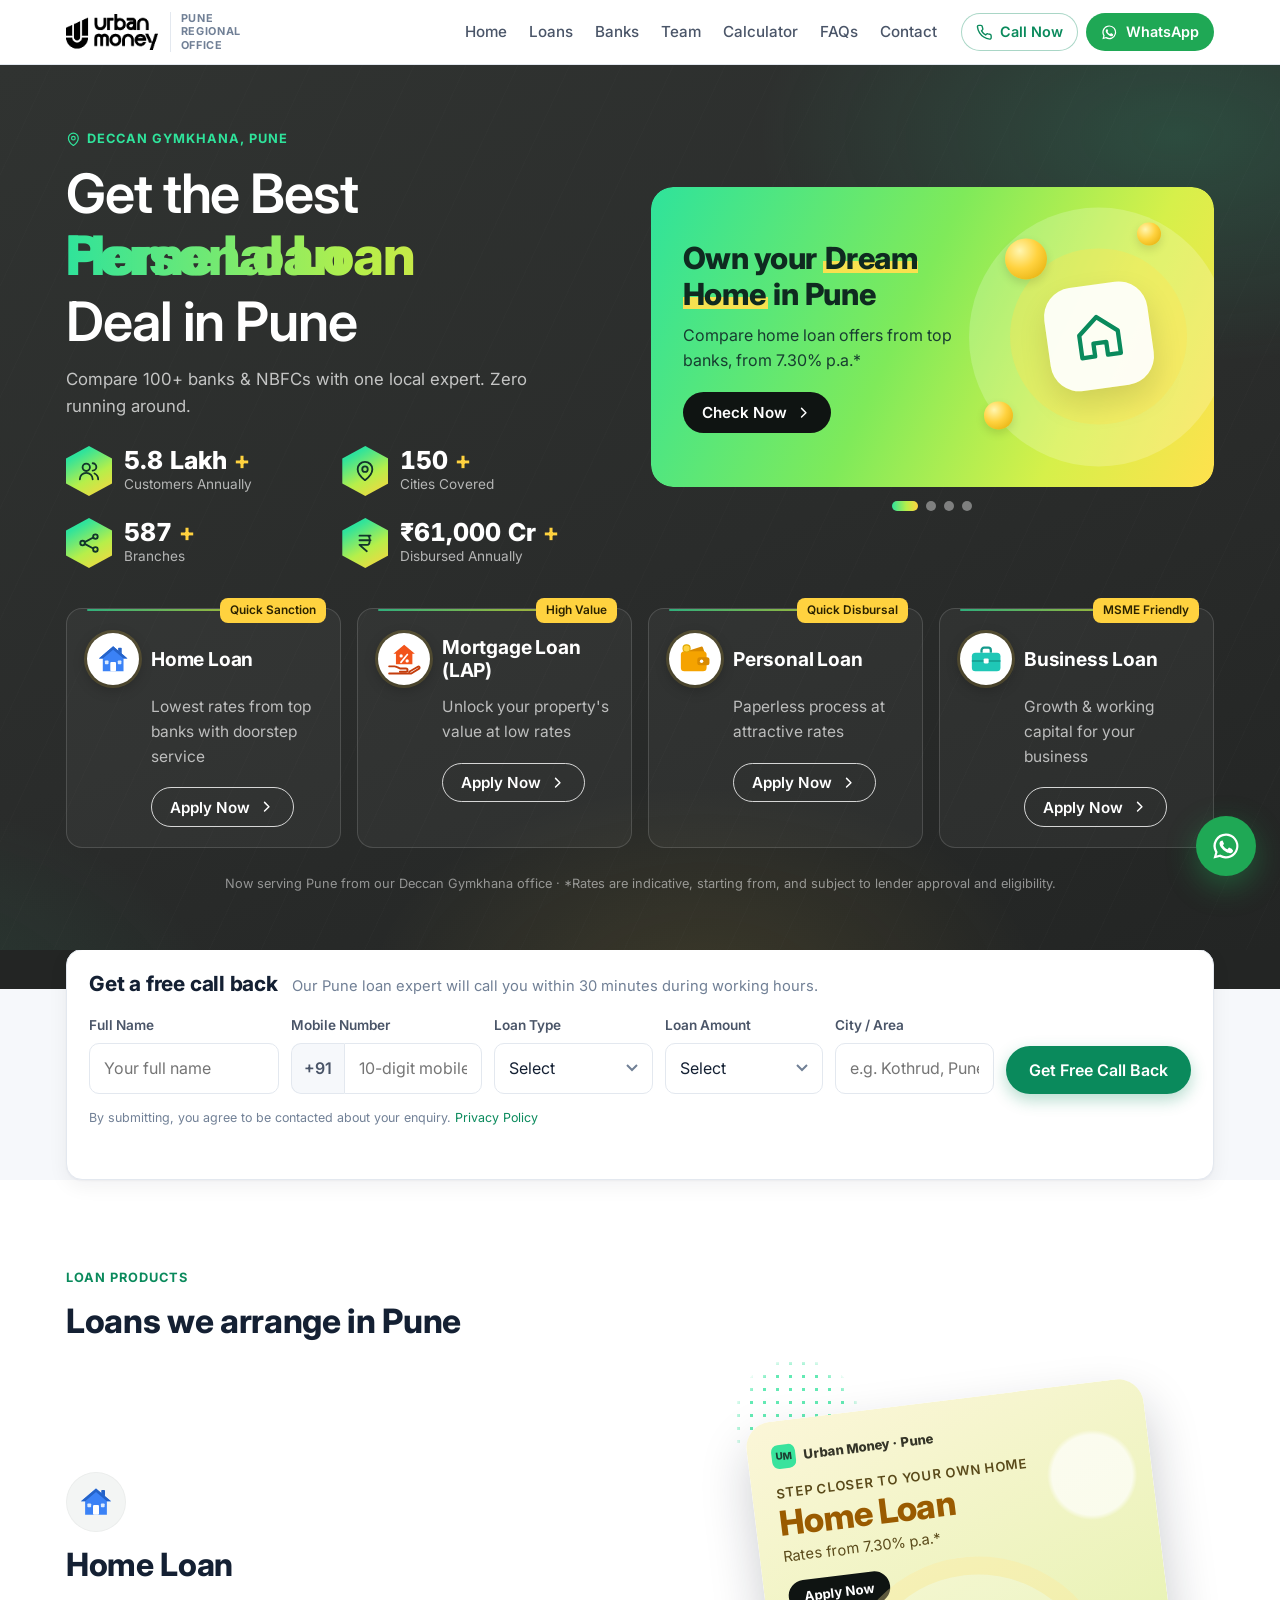
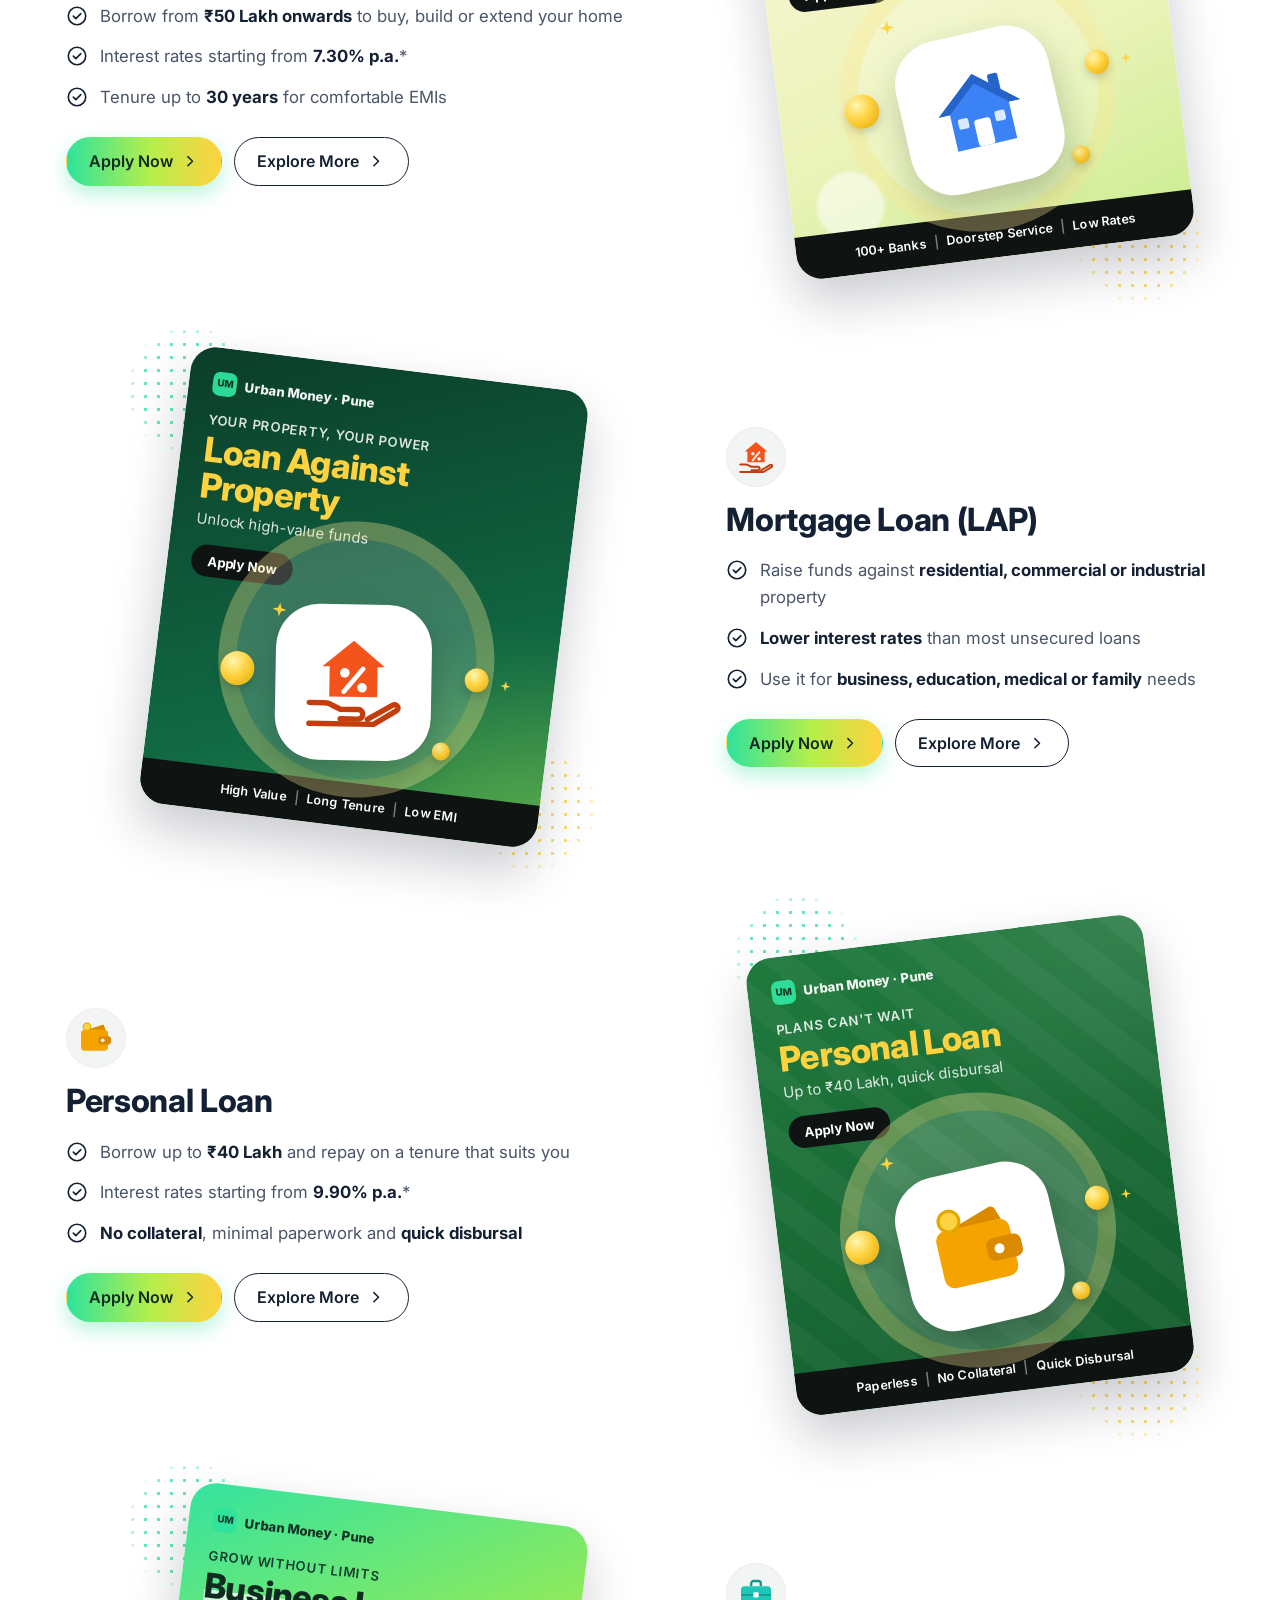
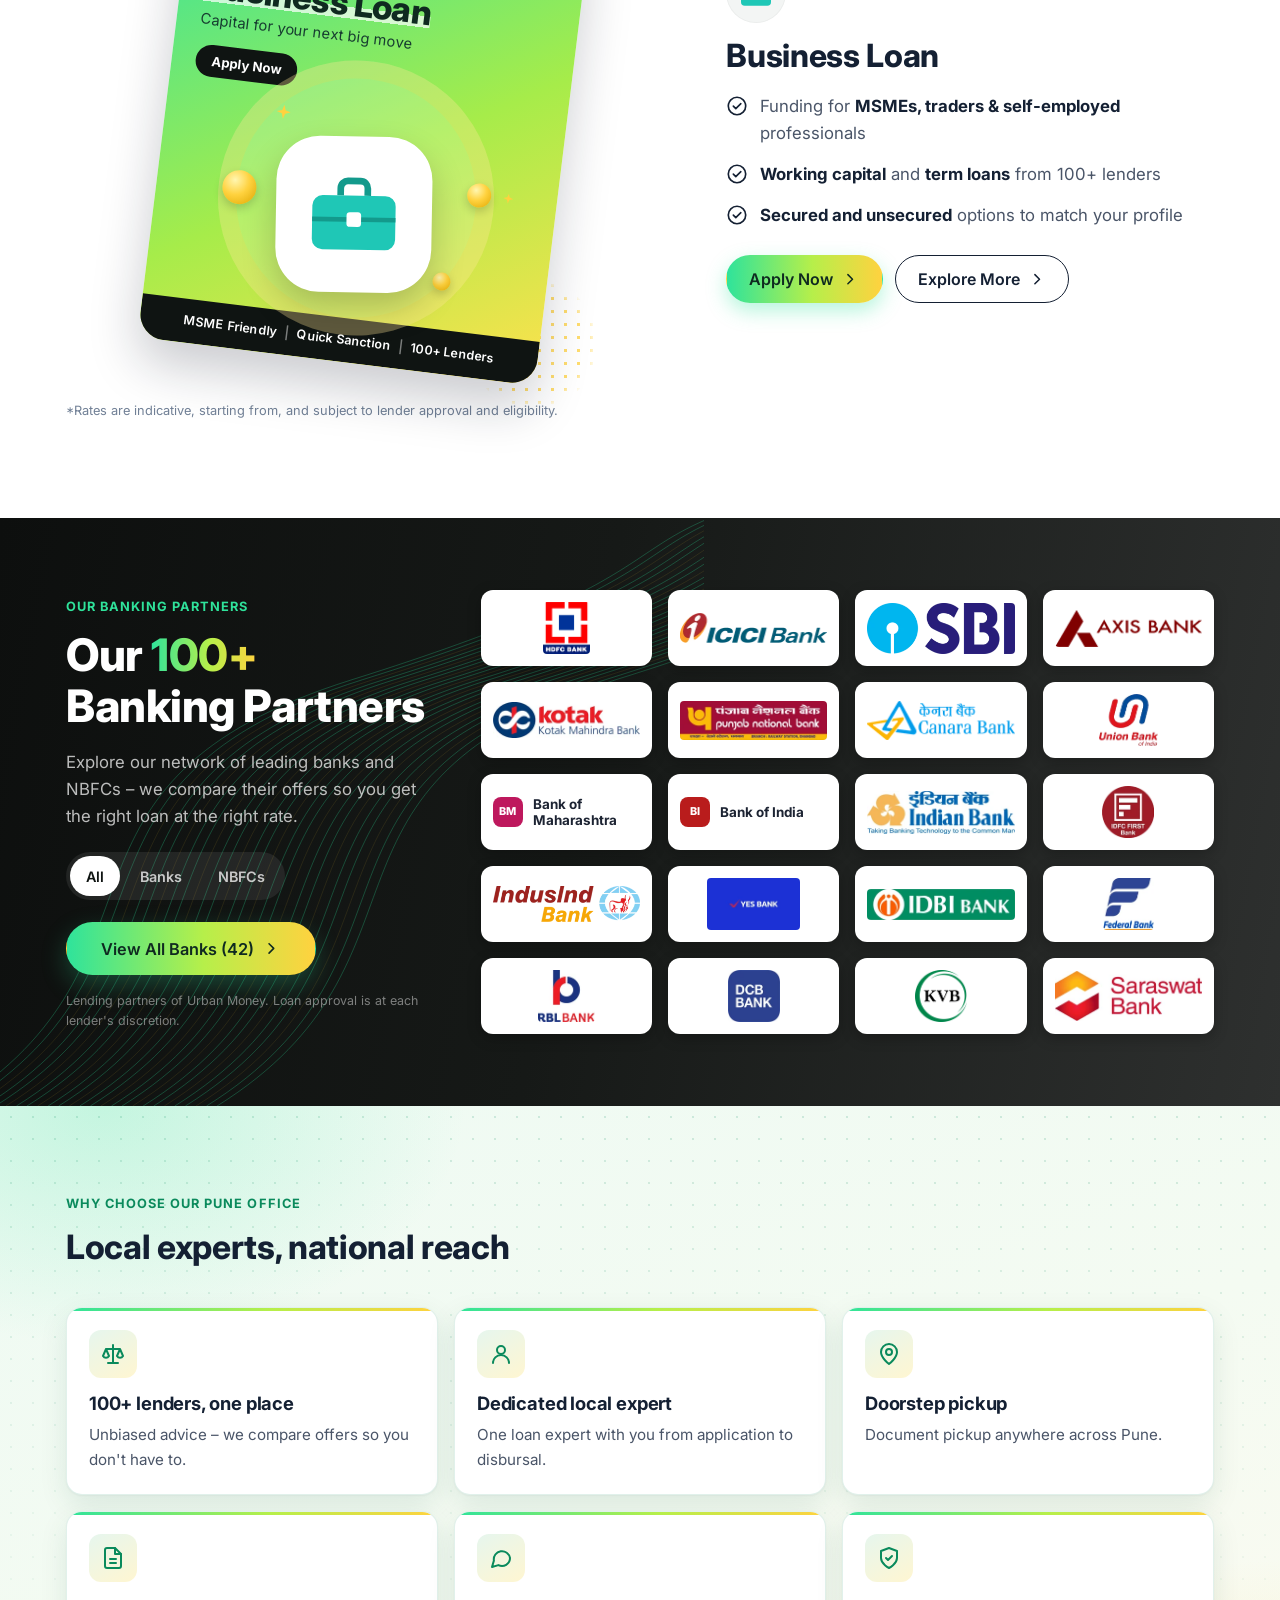
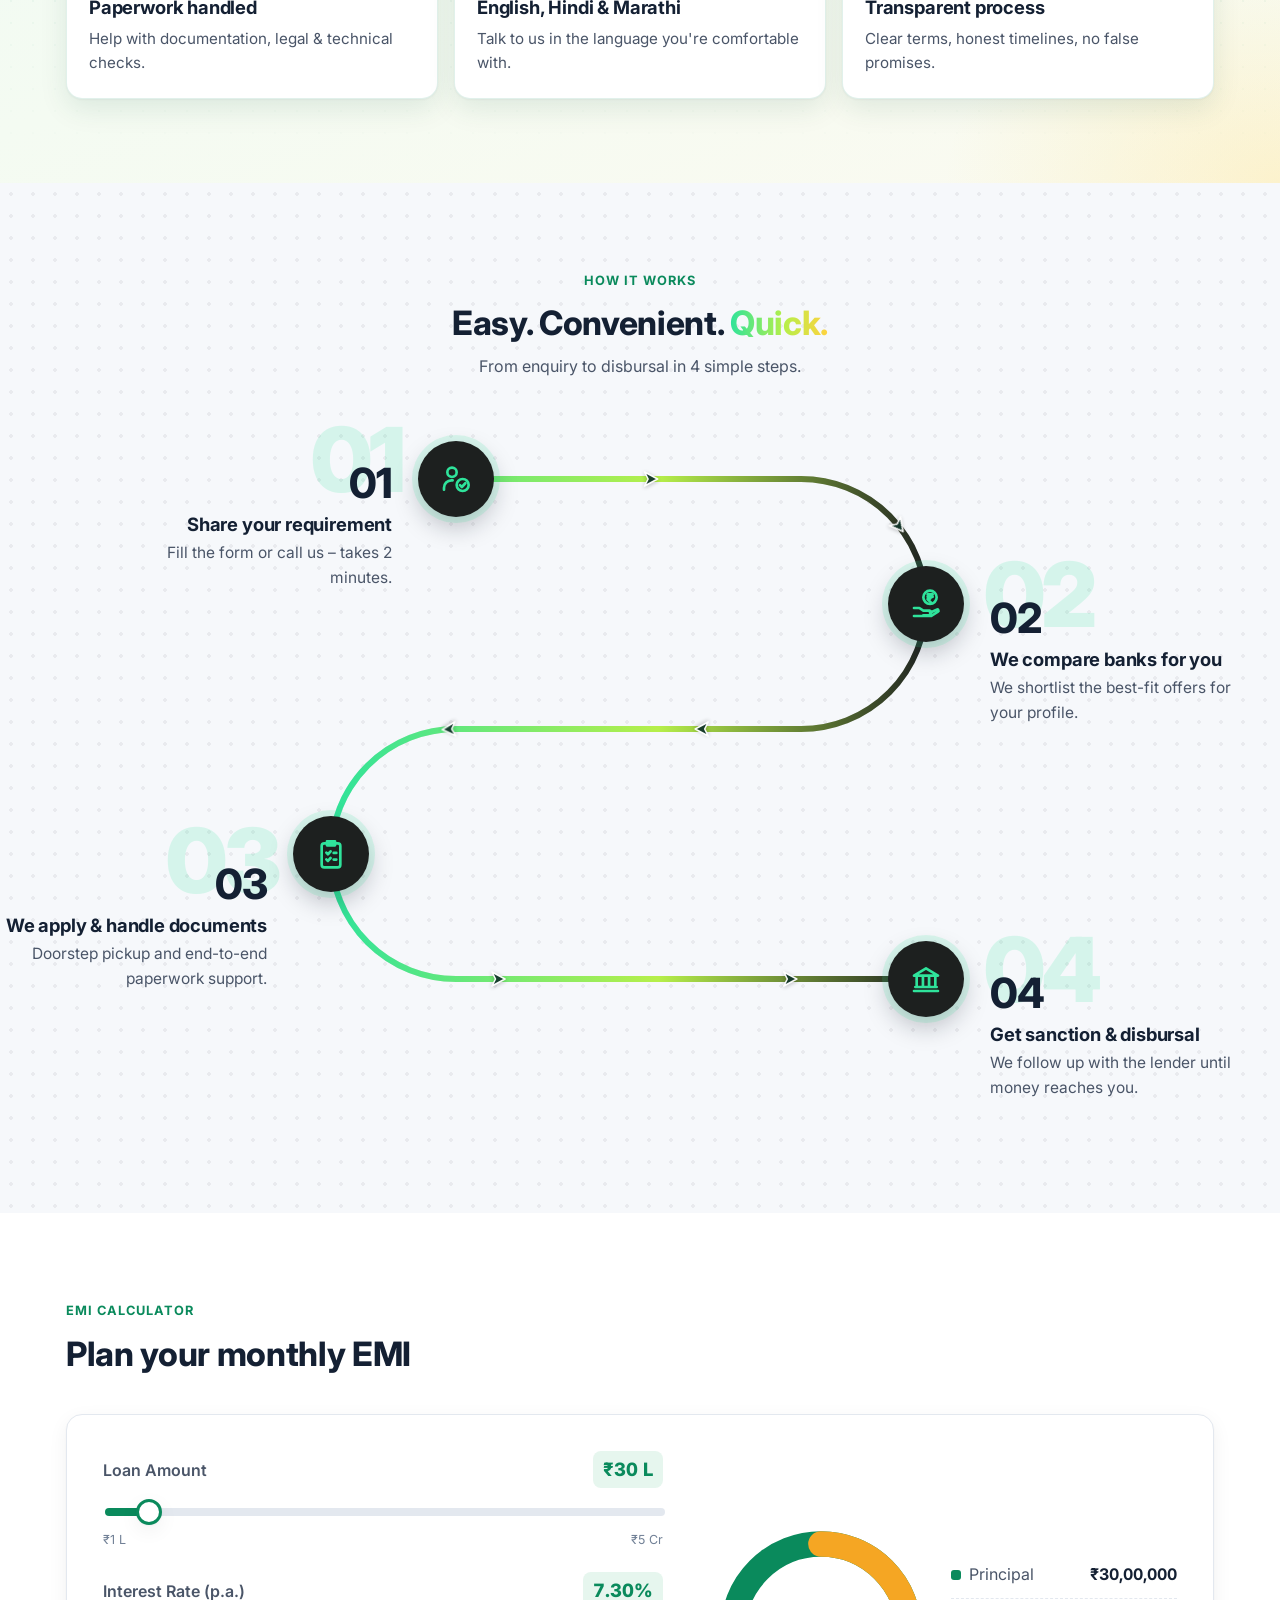
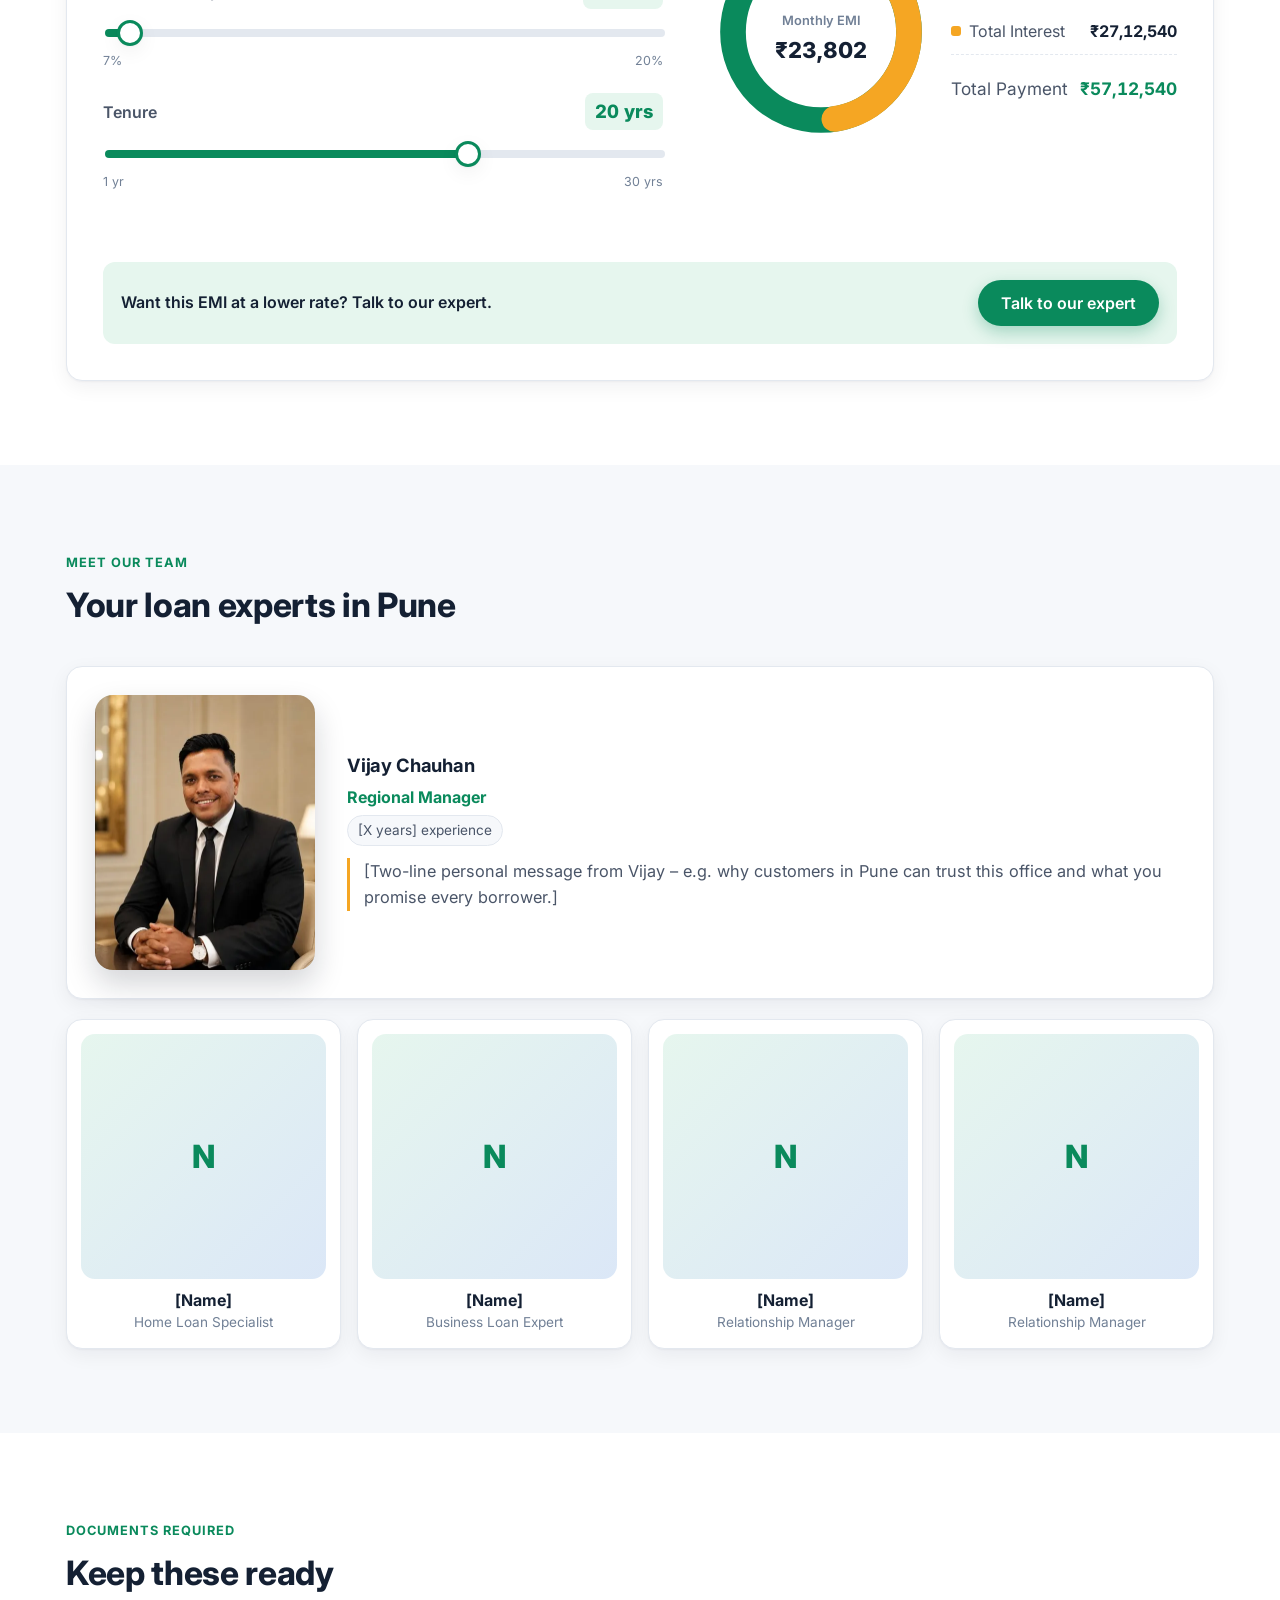
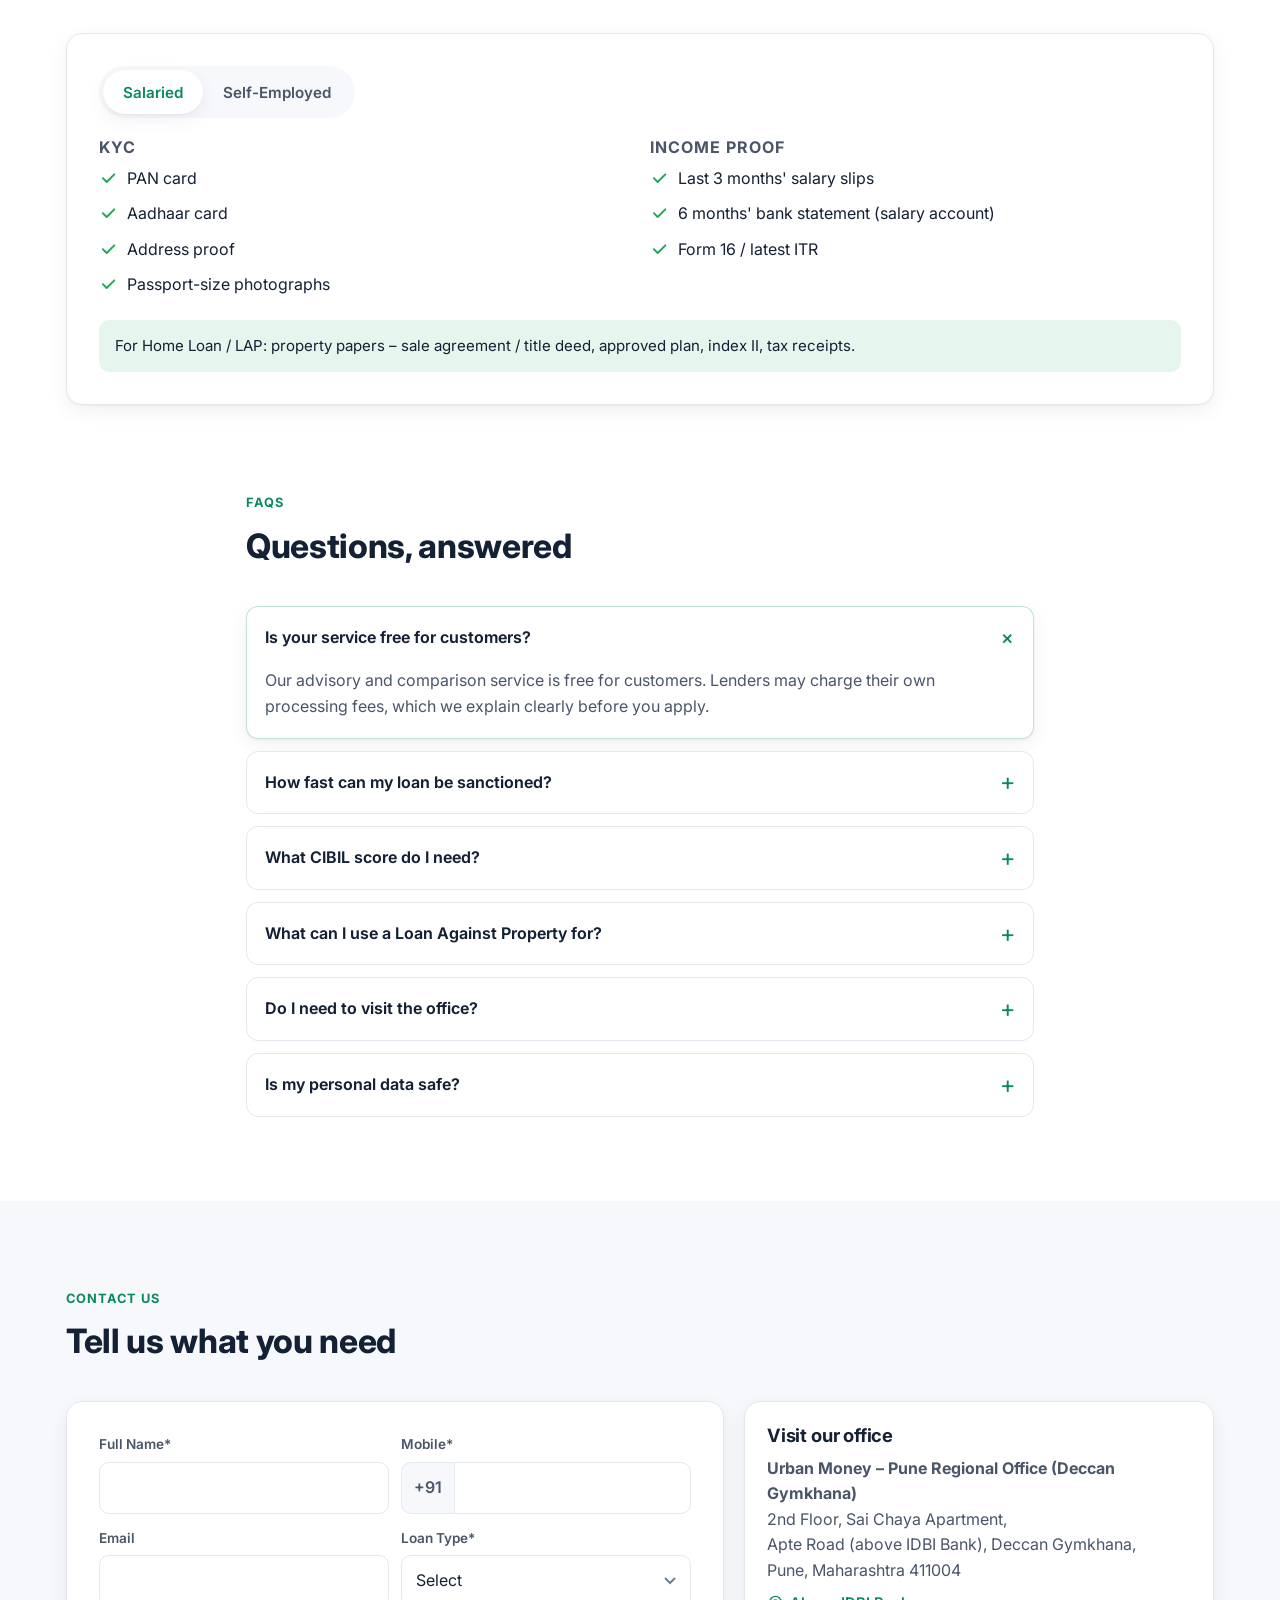
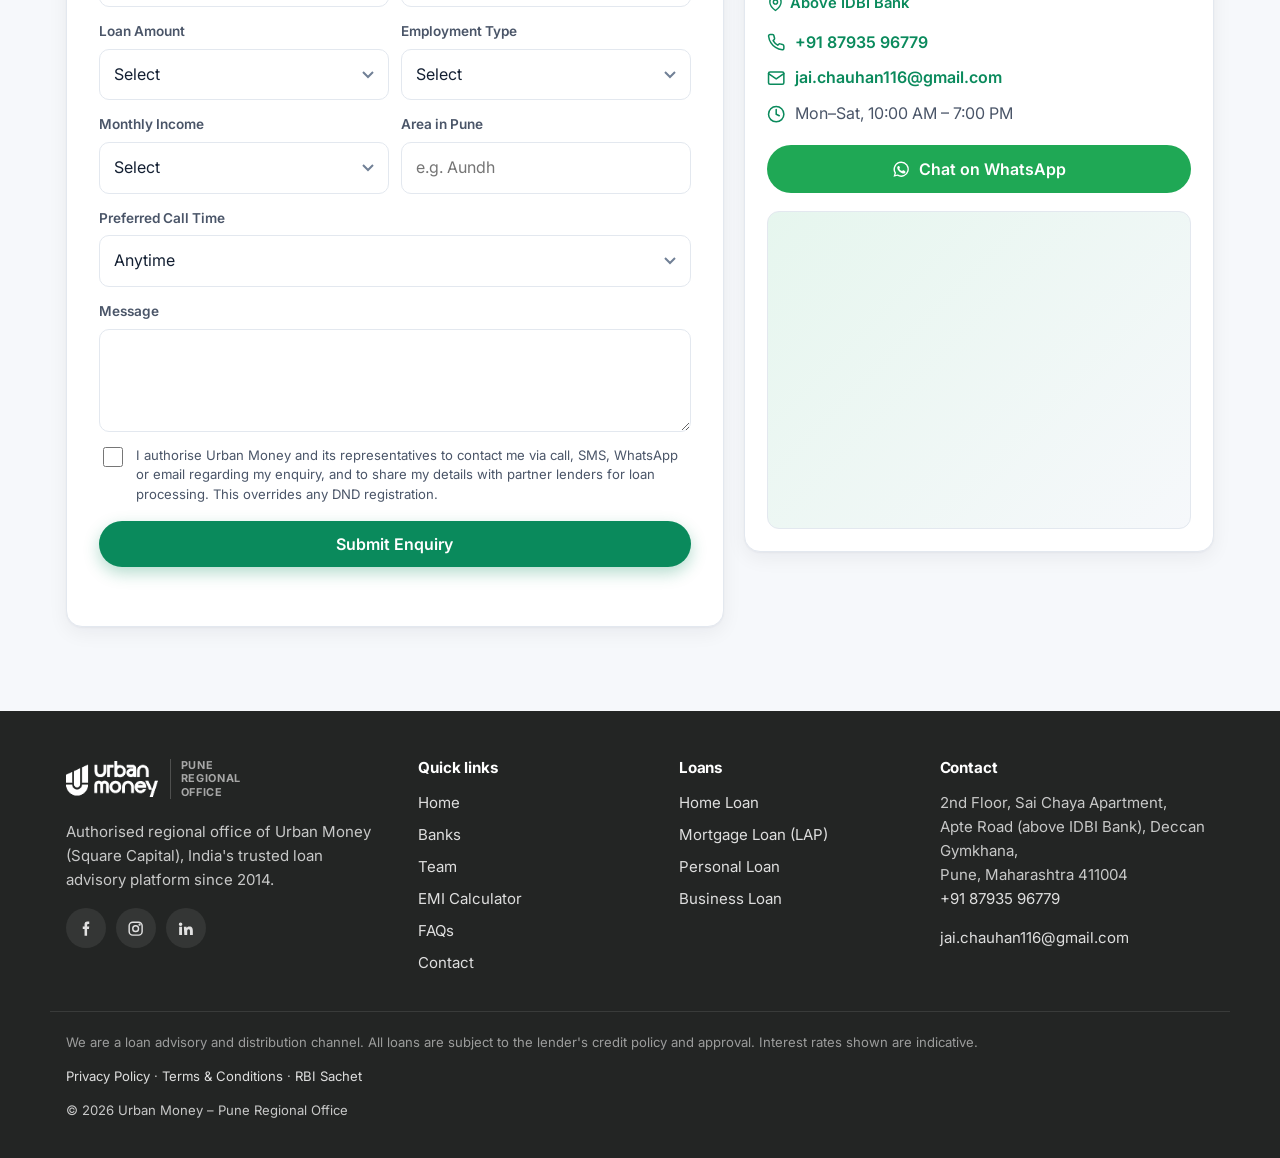
==== commit 548ff481: "Update lead form webhook endpoint Co-authored-by: Copilot <223556219+Copilot@users.noreply.github.co" ====
--- a/index.html
+++ b/index.html
@@ -462,6 +462,6 @@
     </defs>
   </svg>
 
-  <script src="js/app.min.js?v=ea995386" defer></script>
+  <script src="js/app.min.js?v=3e7f744b" defer></script>
 </body>
 </html>
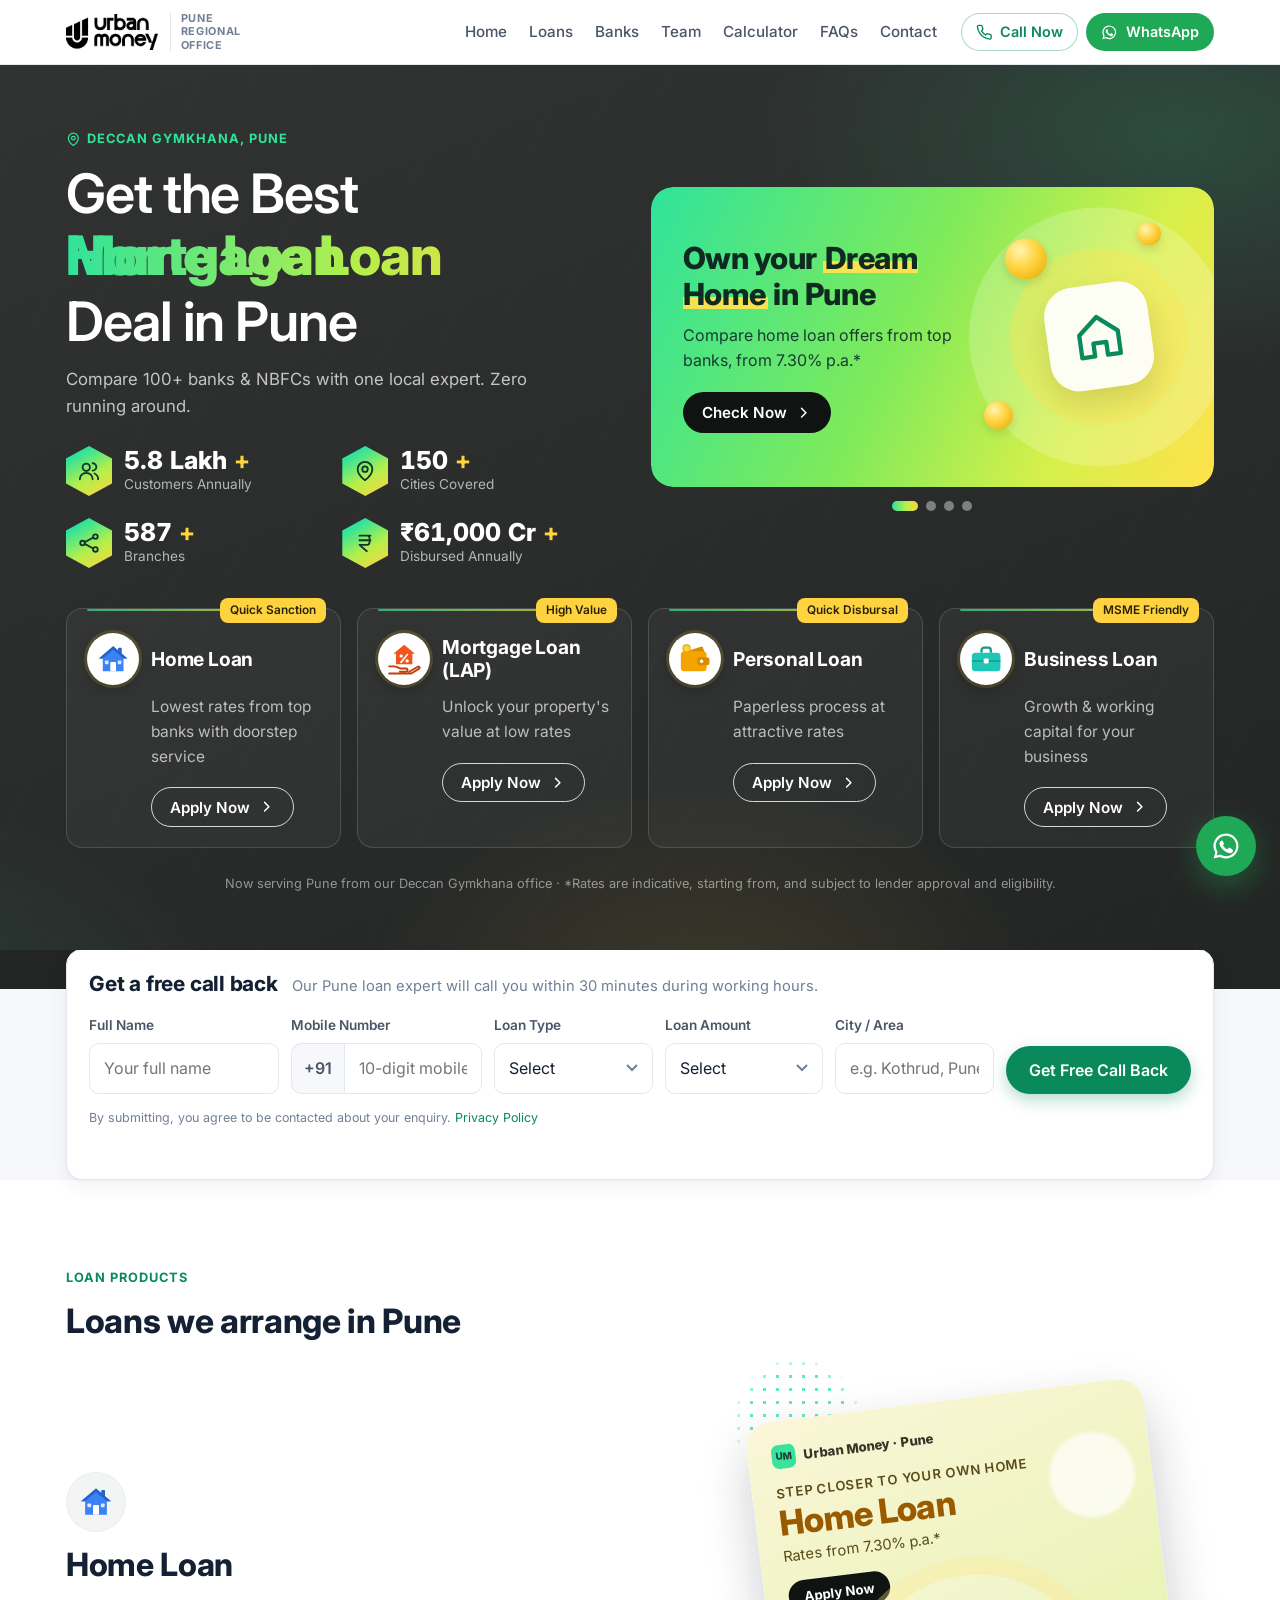
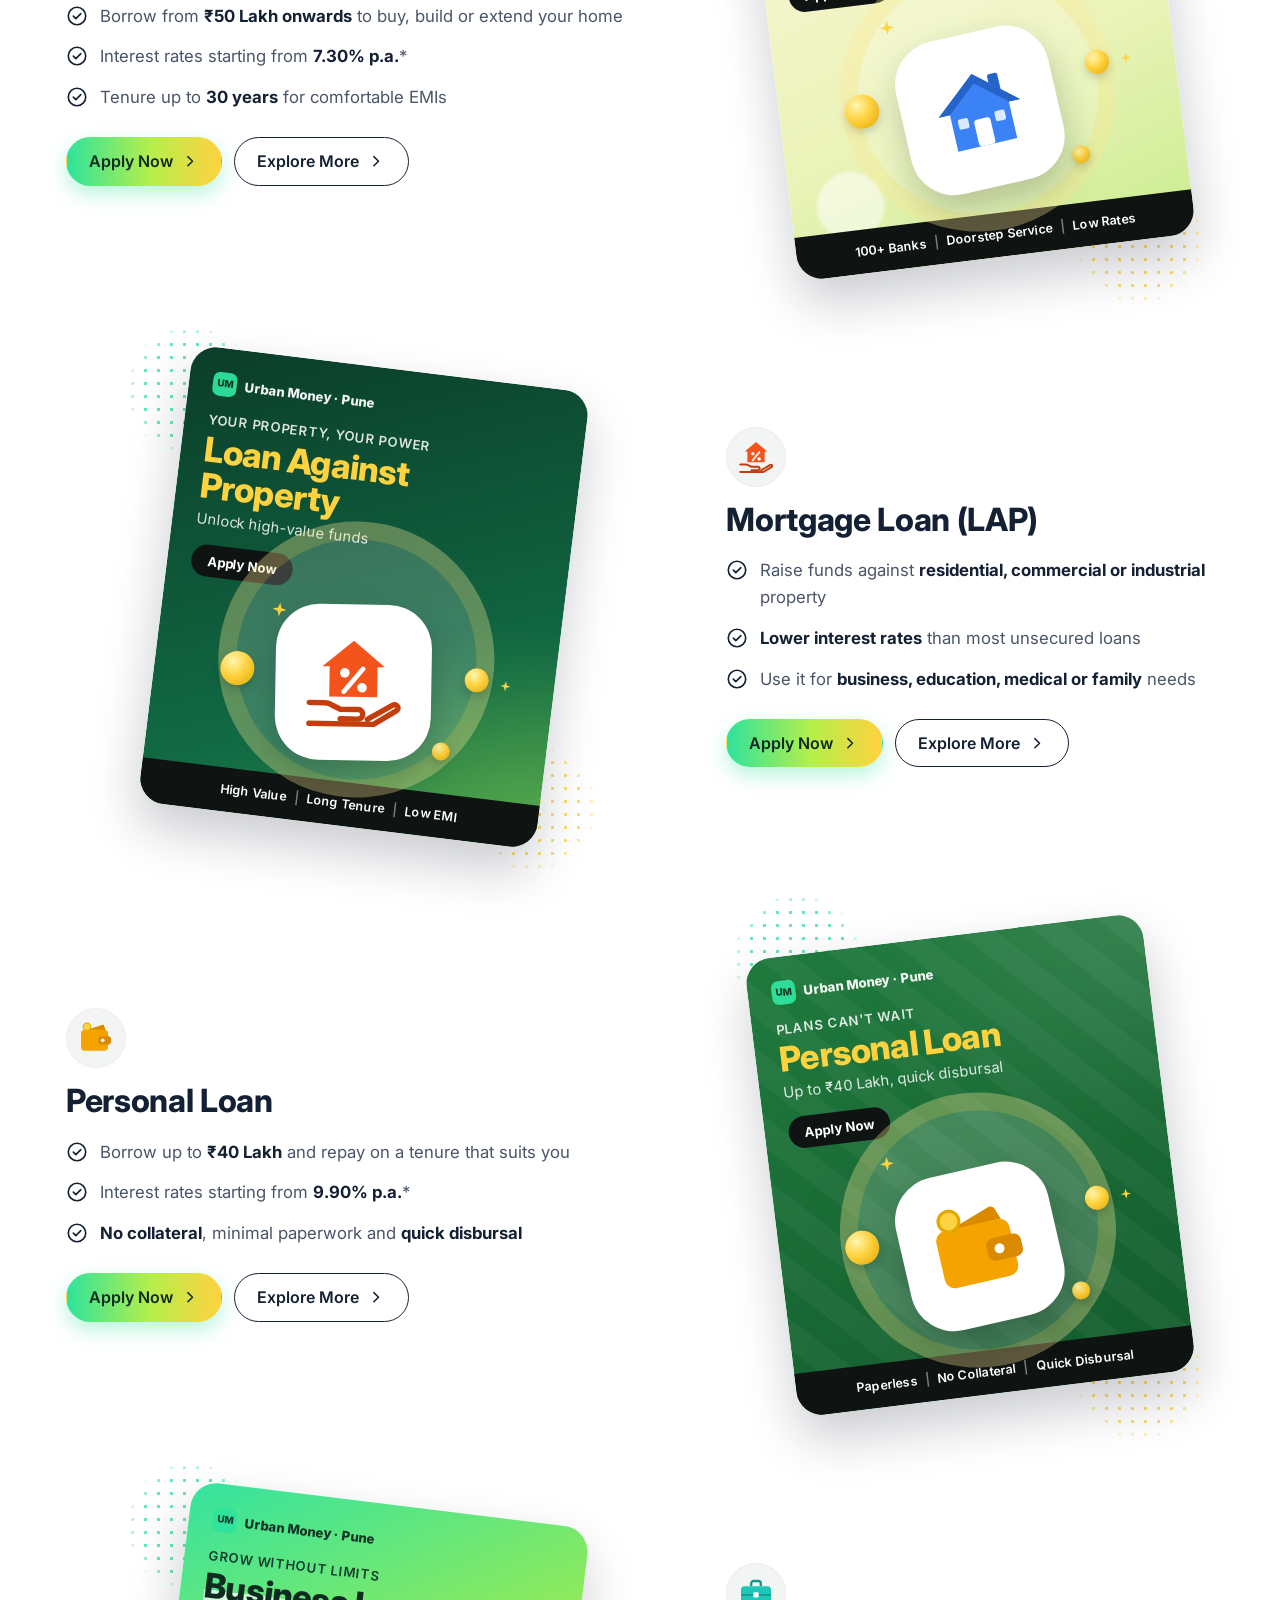
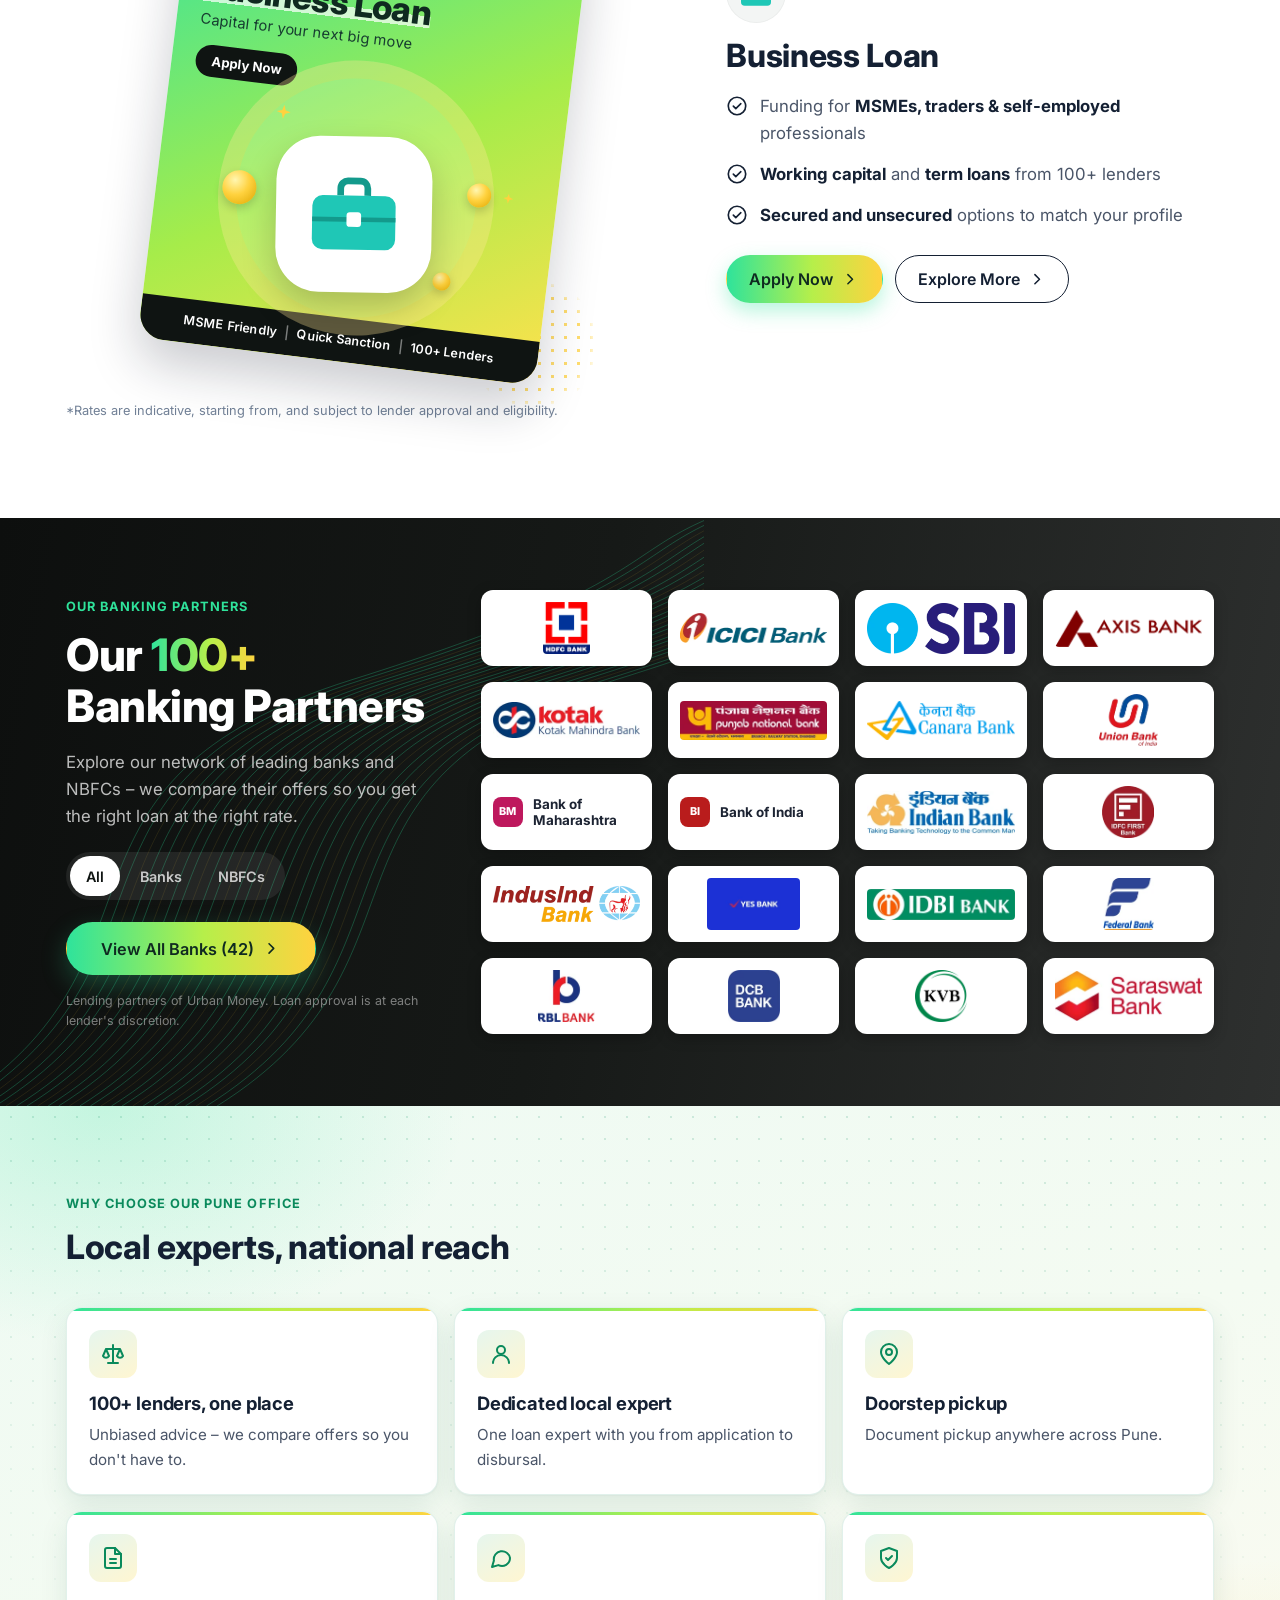
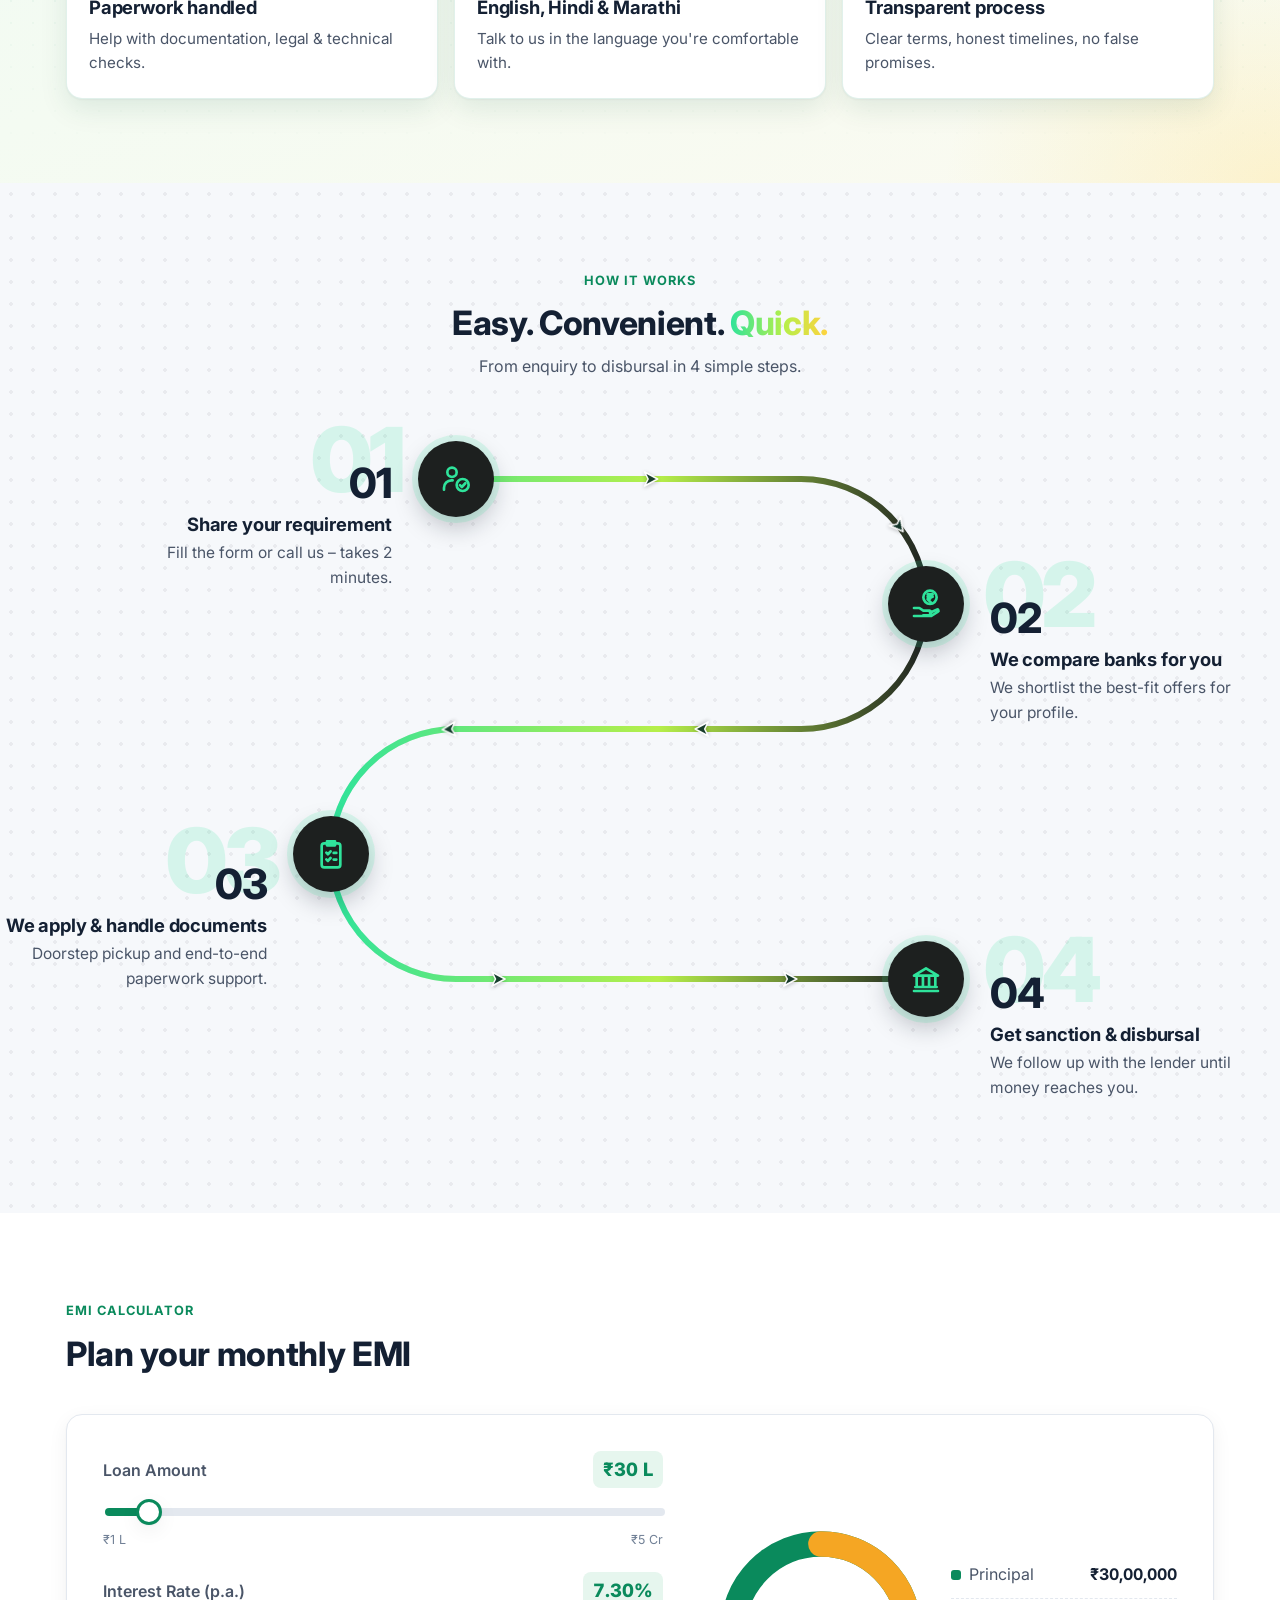
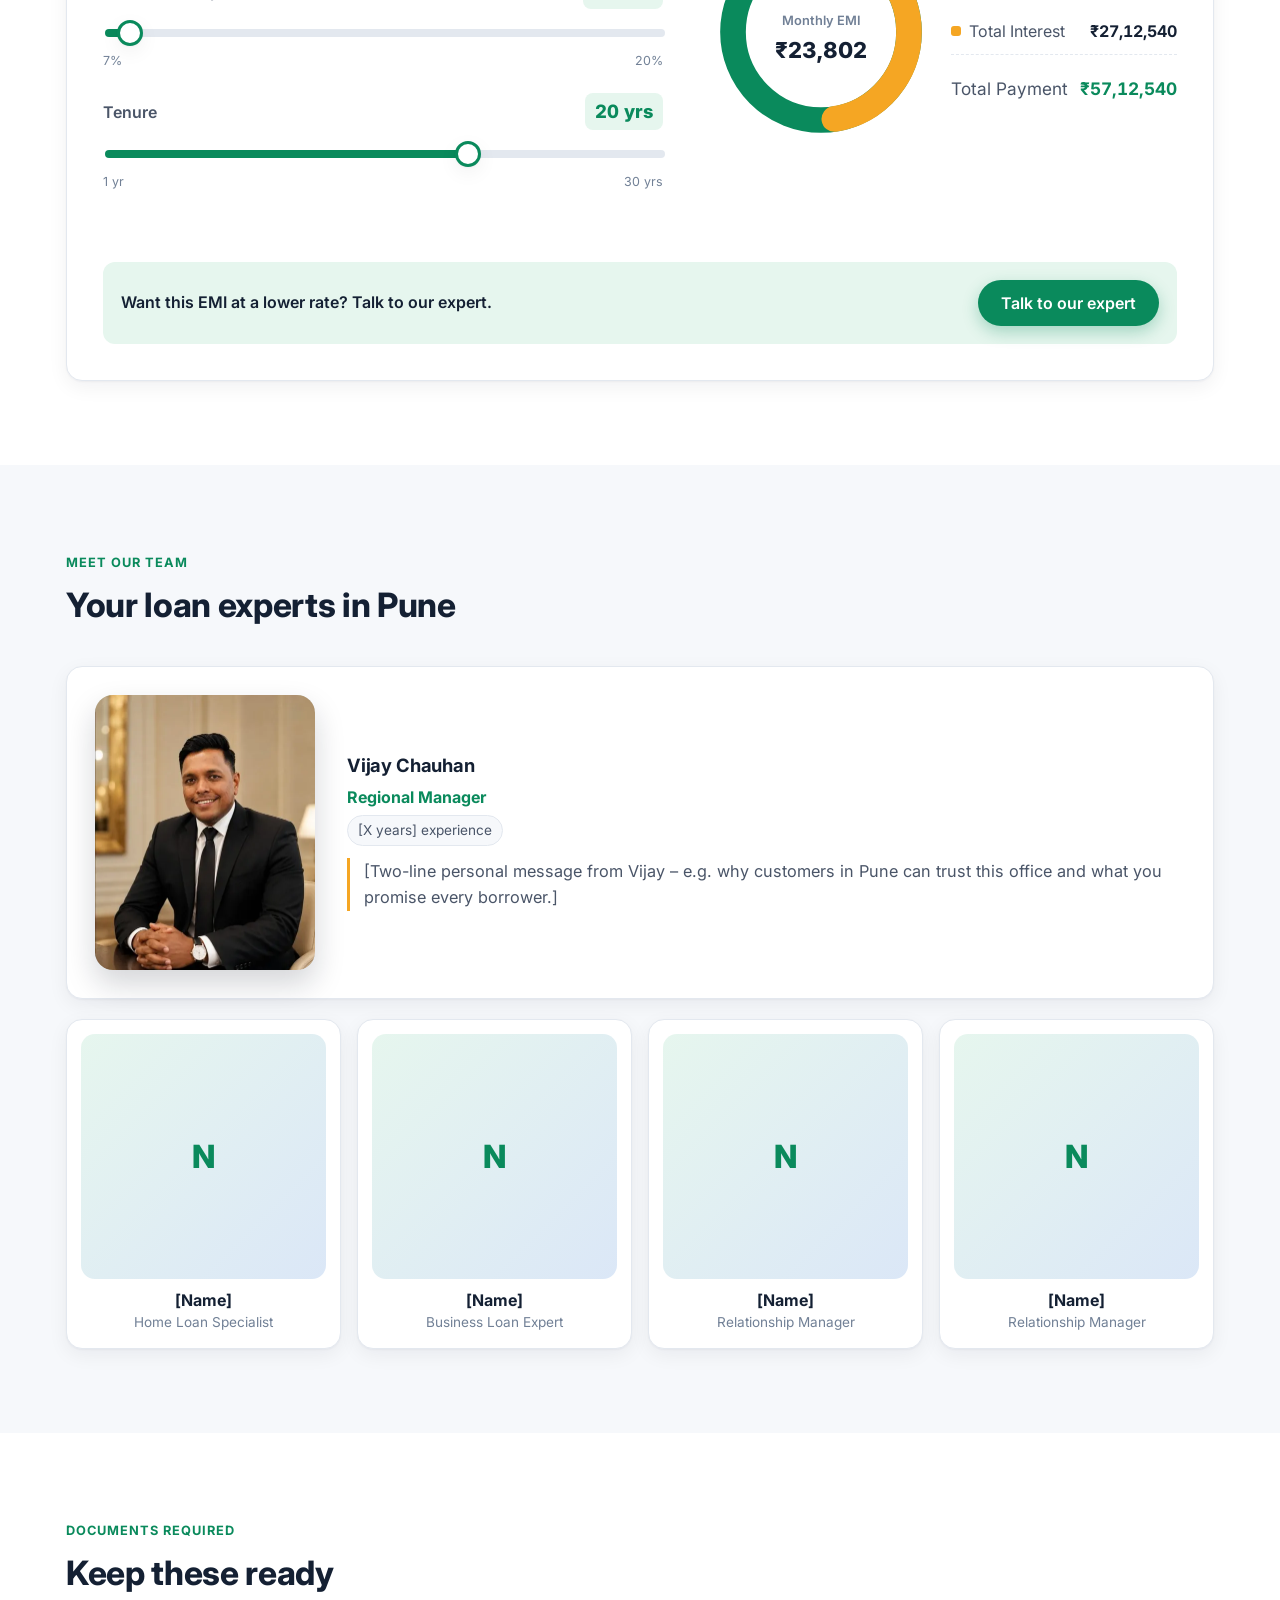
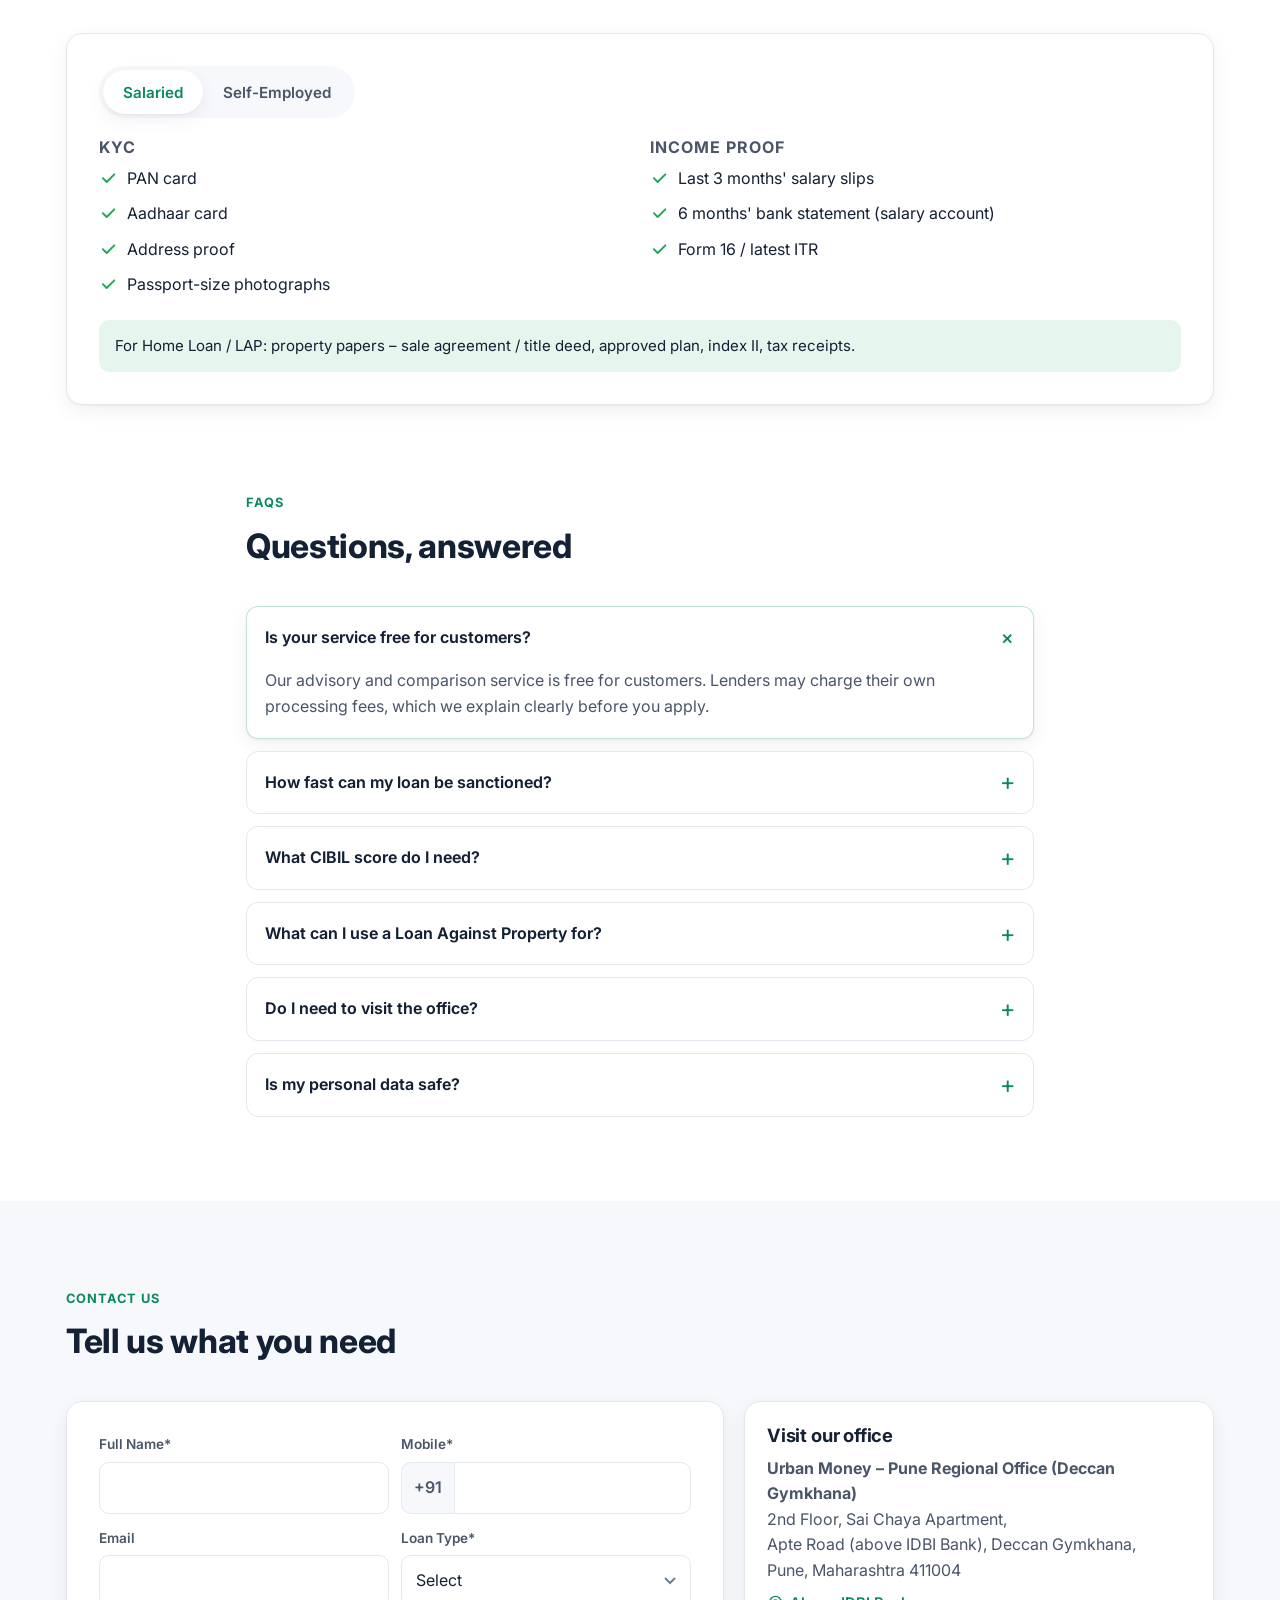
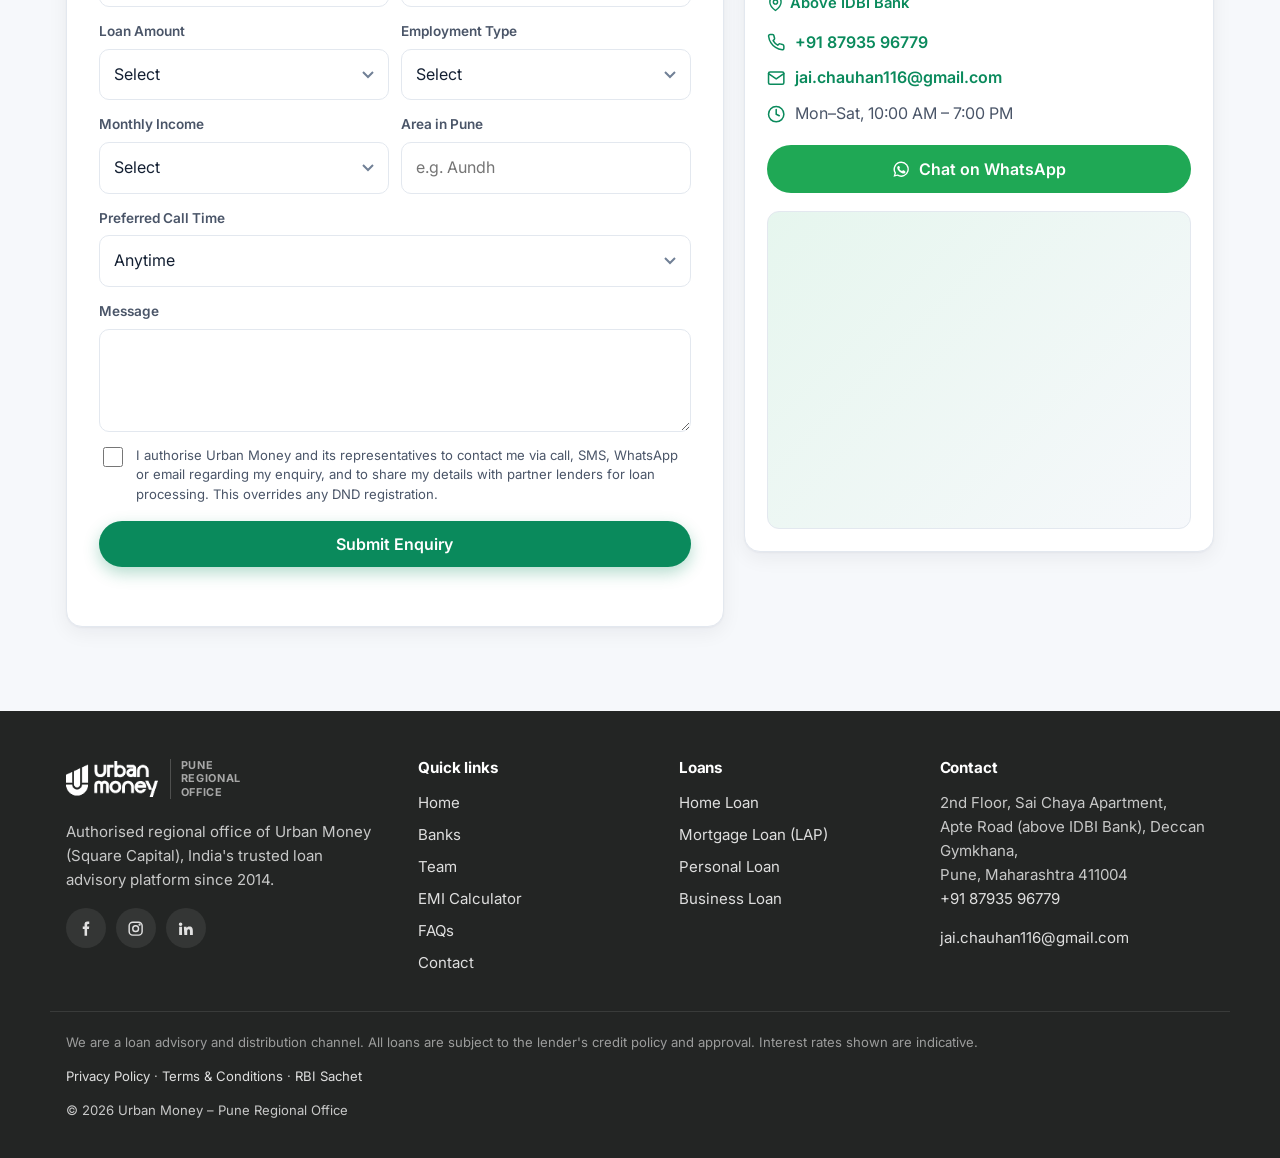
==== commit 63f6bc45: "Update lead form webhook configuration Co-authored-by: Copilot <223556219+Copilot@users.noreply.gith" ====
--- a/index.html
+++ b/index.html
@@ -462,6 +462,6 @@
     </defs>
   </svg>
 
-  <script src="js/app.min.js?v=3e7f744b" defer></script>
+  <script src="js/app.min.js?v=3970890f" defer></script>
 </body>
 </html>
